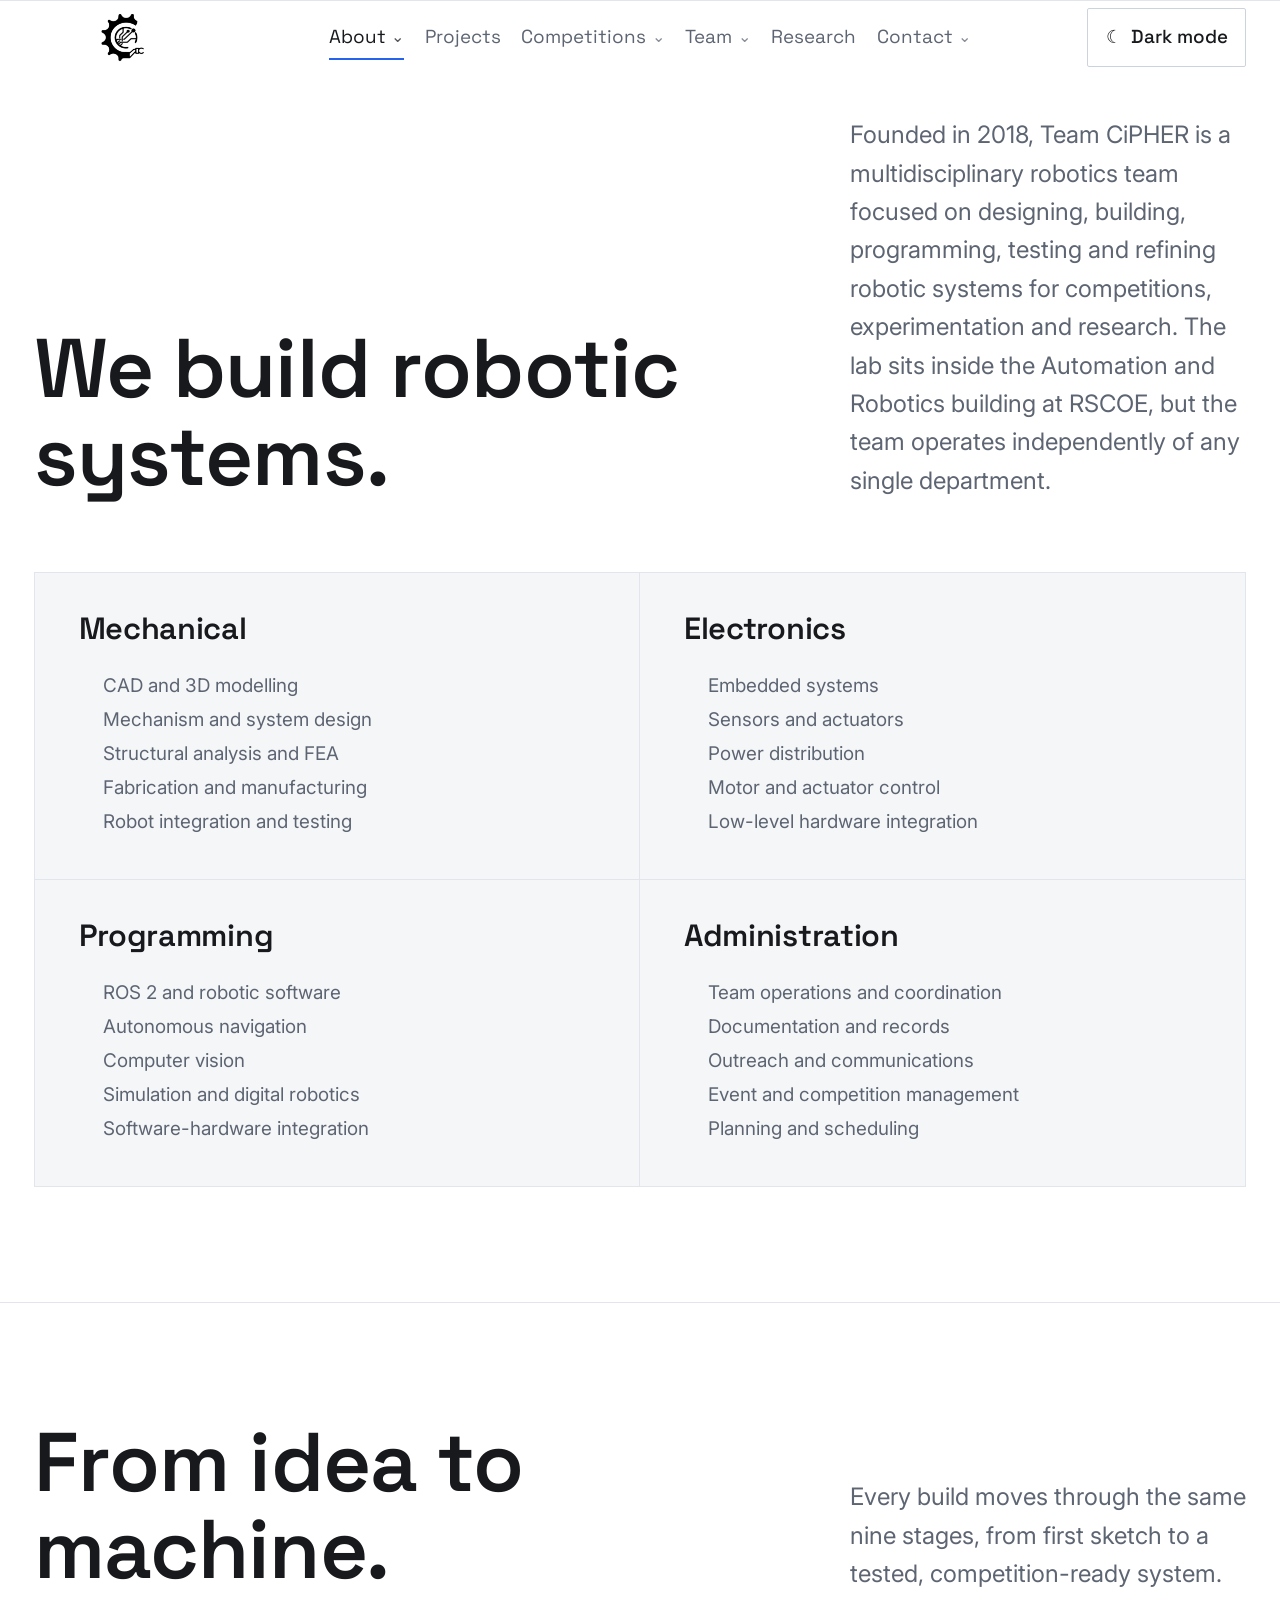
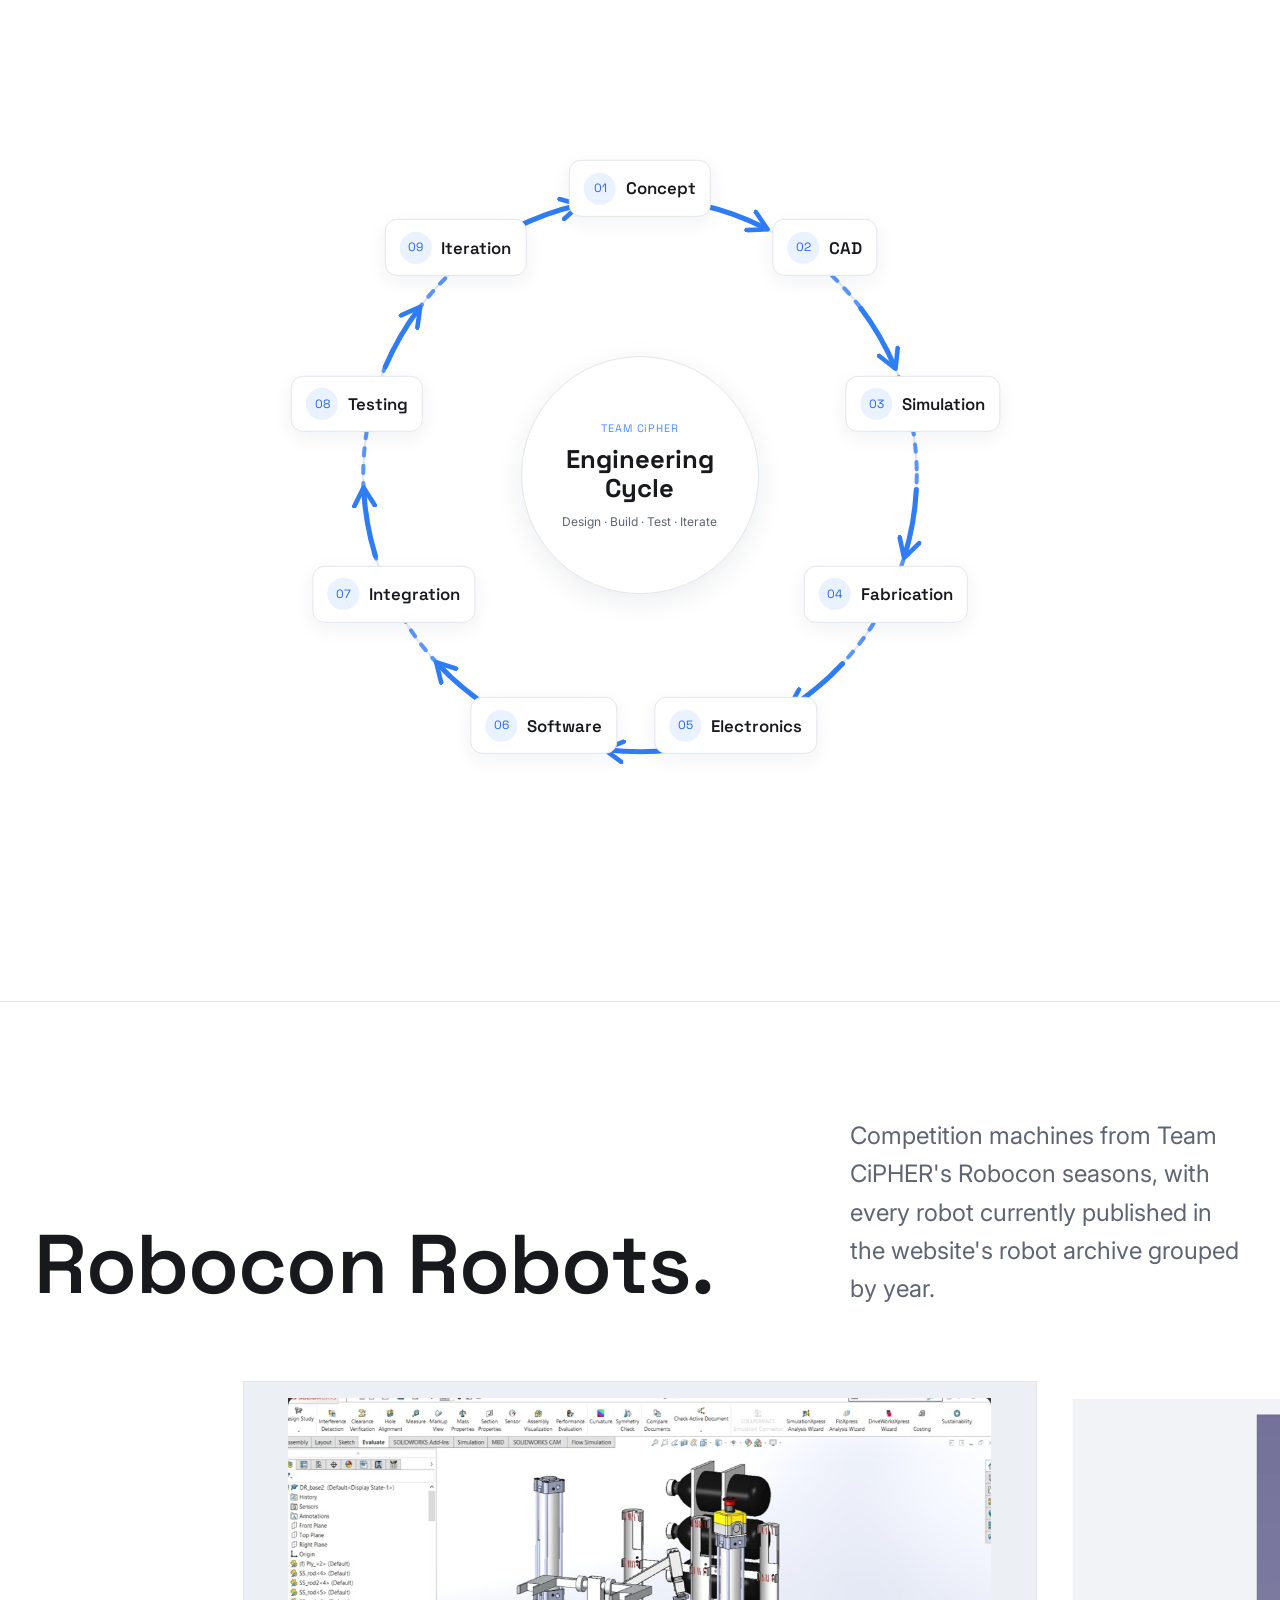
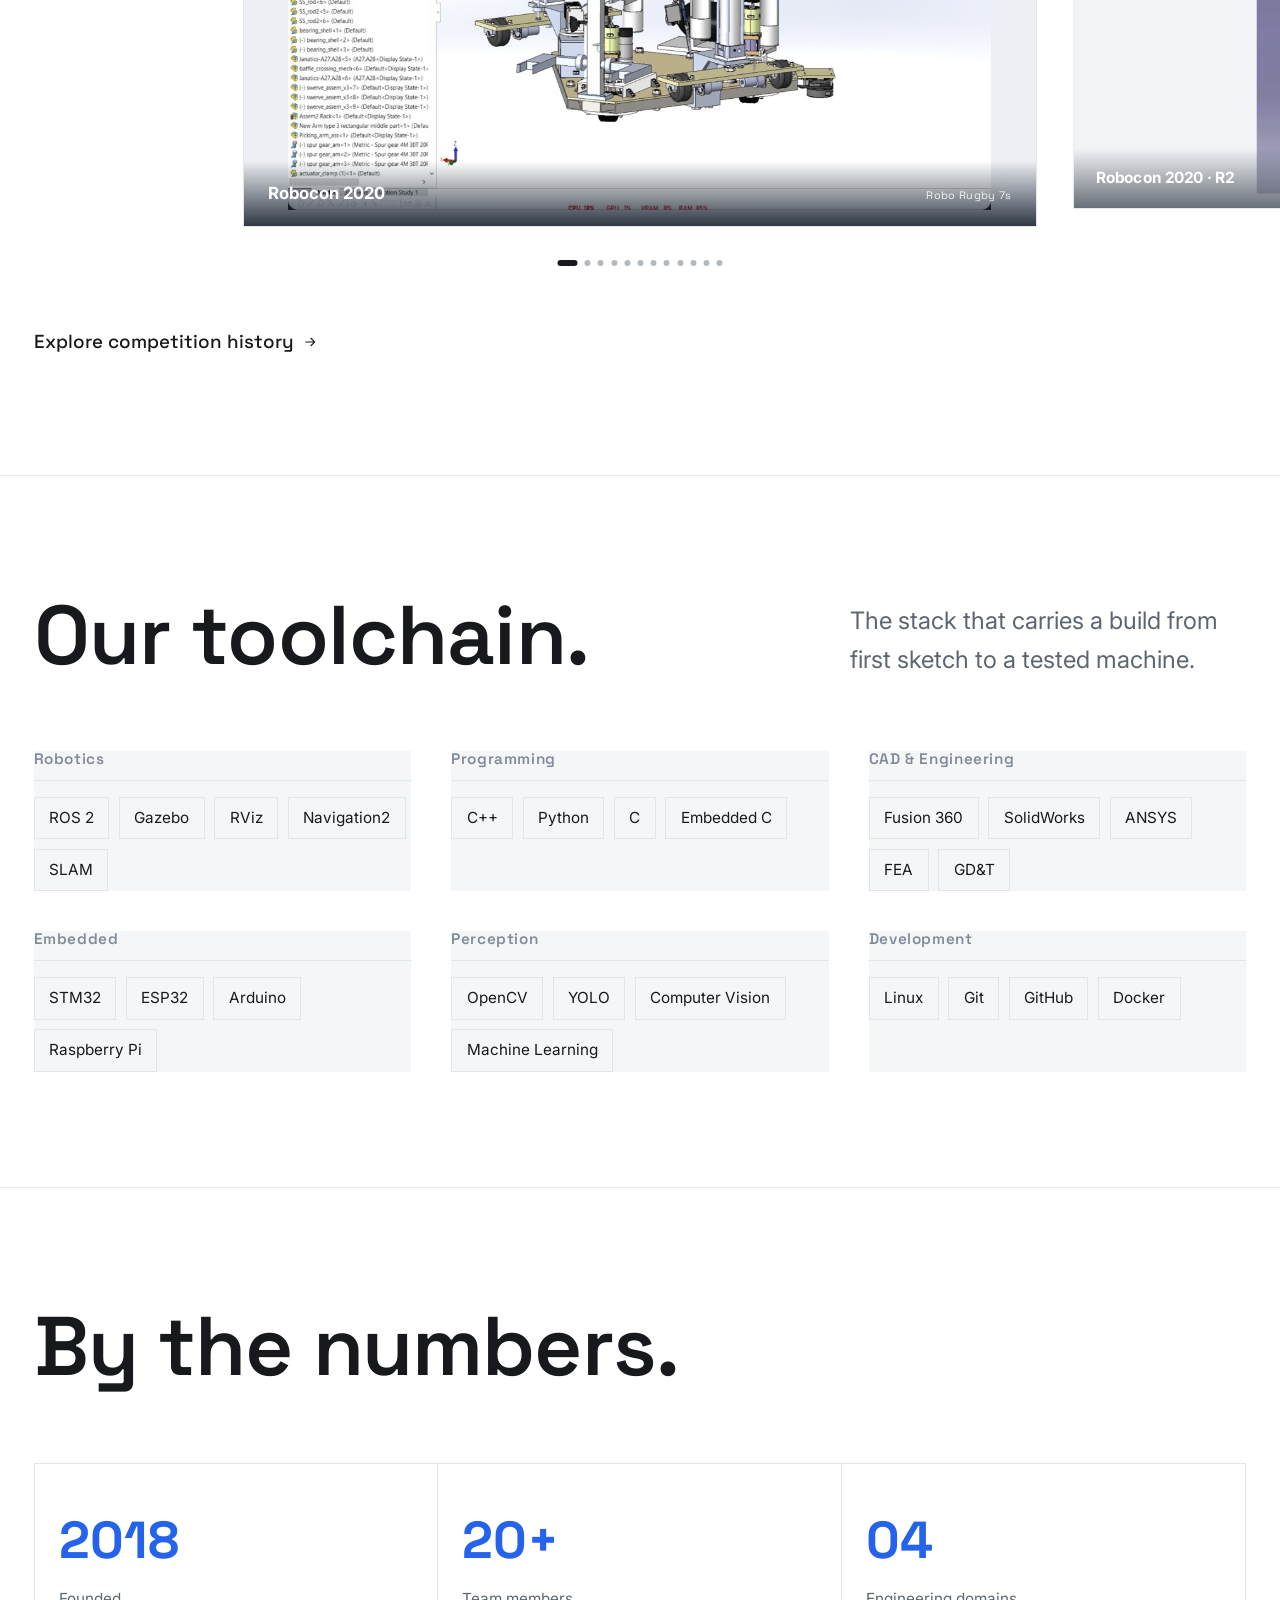
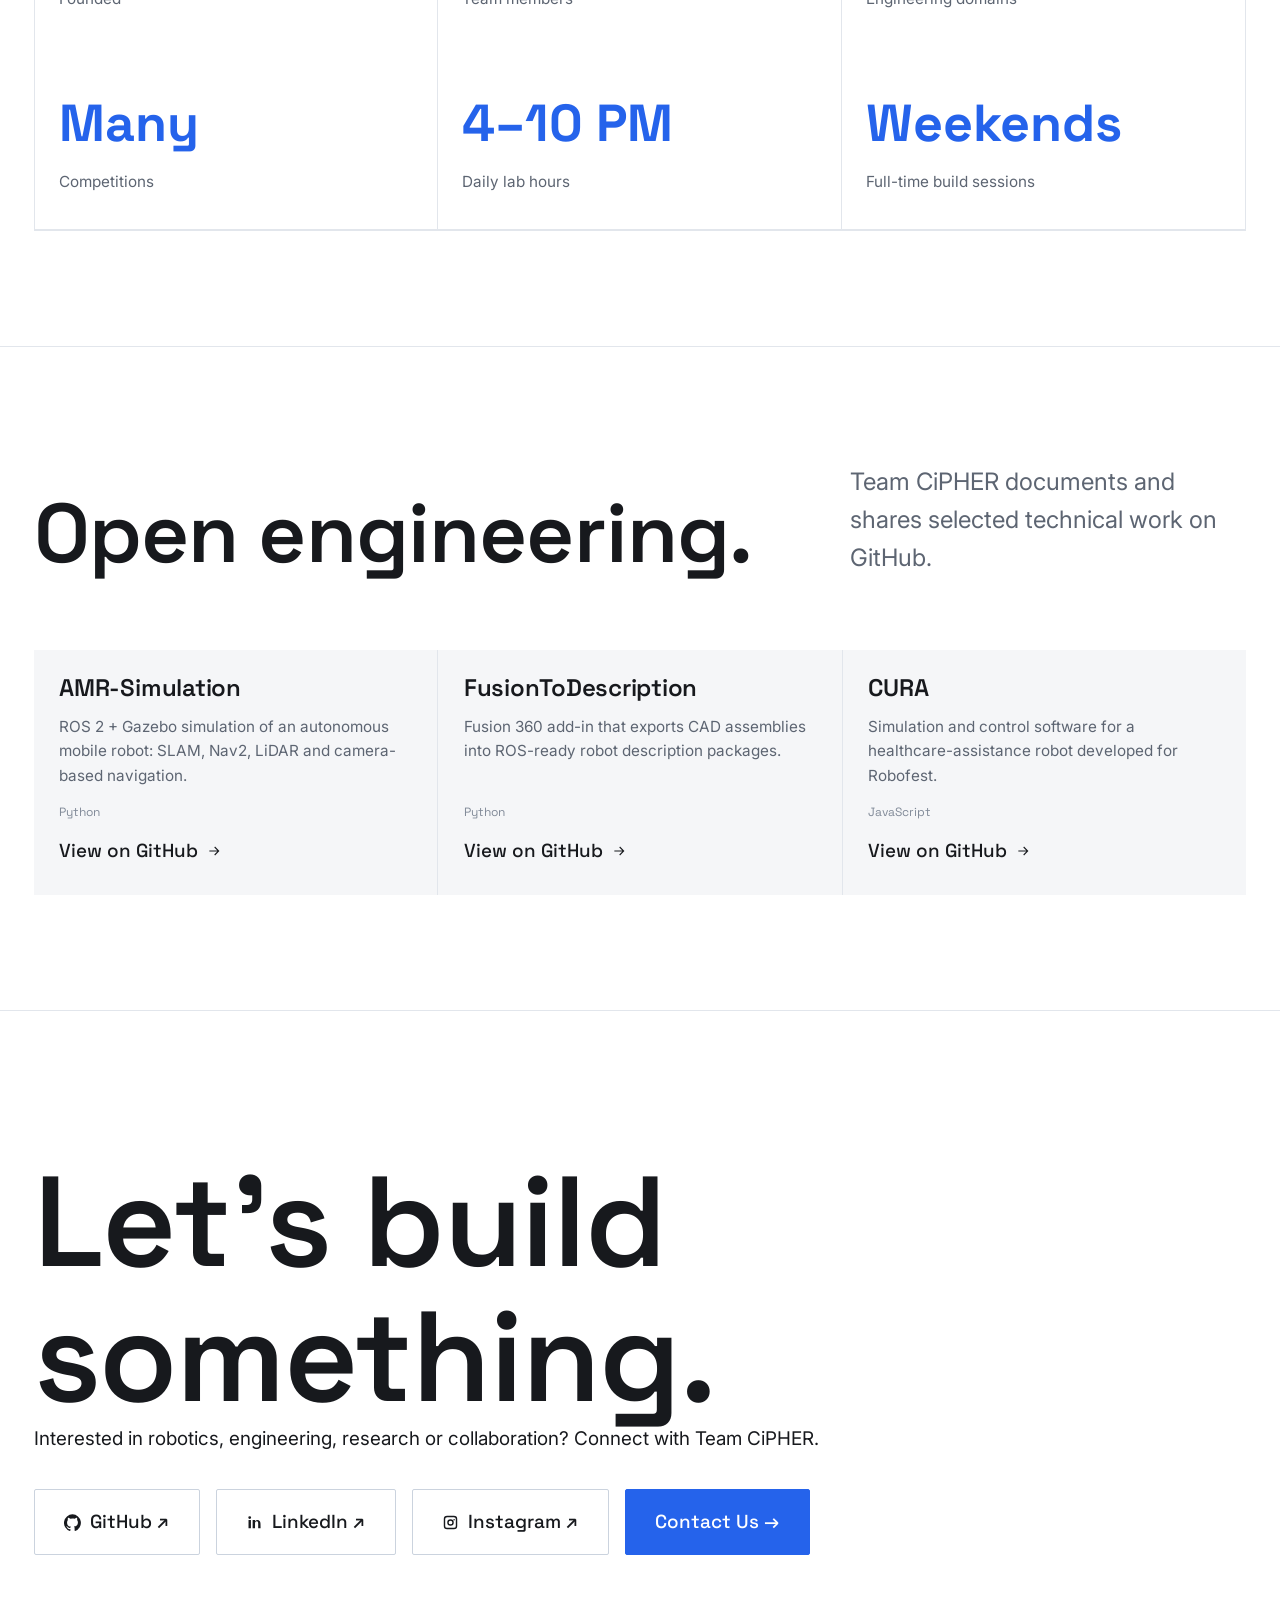
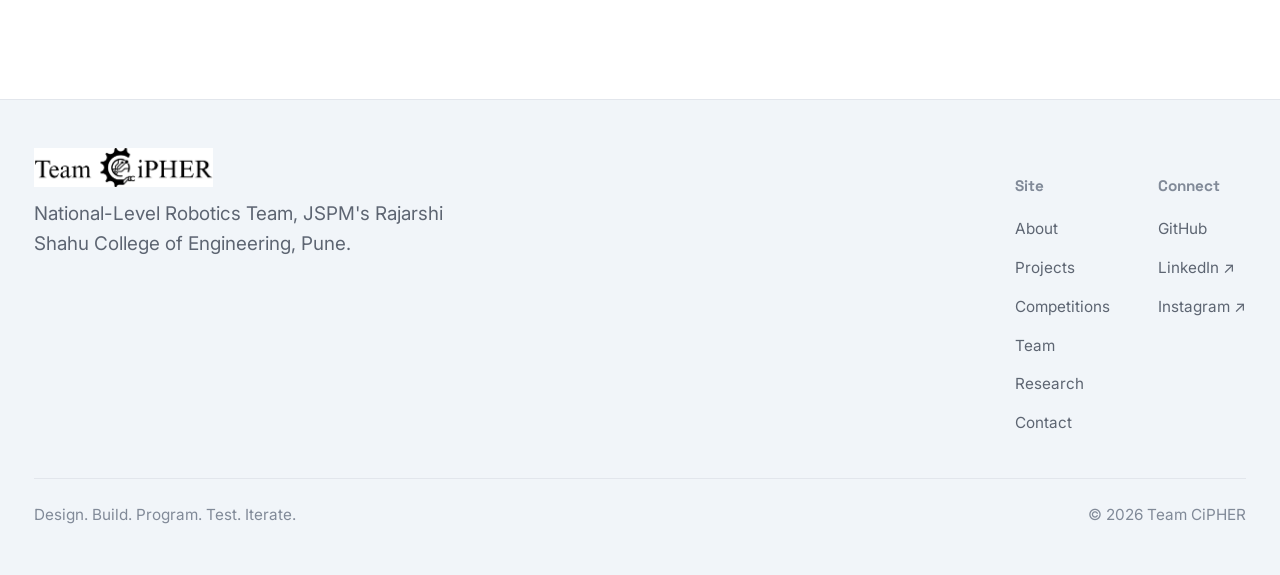
==== about.html @ 73e4c15d "Keep GitHub link alongside mobile theme toggle" ====
<!DOCTYPE html>
<html lang="en">
<head>
<meta charset="UTF-8">
<meta name="viewport" content="width=device-width, initial-scale=1.0">
<title>About | Team CiPHER</title>
<meta name="description" content="Team CiPHER is a national-level robotics team from JSPM's Rajarshi Shahu College of Engineering, Pune, working across mechanical engineering, electronics, programming, autonomous robotics, simulation and competitive robotics.">
<meta name="theme-color" content="#080808">
<link rel="canonical" href="https://roboconteamcipher.github.io/Team-CiPHER/about.html">
<meta property="og:type" content="website">
<meta property="og:title" content="Team CiPHER | Robotics Team | JSPM RSCOE Pune">
<meta property="og:description" content="Founded in 2018, Team CiPHER is a student robotics team engineering autonomous systems across mechanical, electronics, programming and research.">
<meta property="og:image" content="assets/images/robots/robocon2025.jpeg">
<meta name="twitter:card" content="summary_large_image">
<meta name="twitter:title" content="Team CiPHER | Robotics Team | JSPM RSCOE Pune">
<meta name="twitter:description" content="A national-level student robotics team engineering autonomous systems across mechanical, electronics, programming and research.">
<link rel="icon" type="image/png" sizes="32x32" href="assets/images/logos/CiPHER%20Logo%20Tab.png?v=3">
<link rel="shortcut icon" type="image/png" href="assets/images/logos/CiPHER%20Logo%20Tab.png?v=2">
<link rel="stylesheet" href="css/style.css?v=nav-fix-2">
<link rel="stylesheet" href="css/animations.css?v=nav-fix-2">
<link rel="stylesheet" href="css/responsive.css?v=nav-fix-2">
</head>
<body>

<div class="loader" aria-hidden="true">
  <div class="loader-line">INITIALIZING SYSTEM...</div>
  <div class="loader-line">LOADING ROBOTICS DATA...</div>
  <div class="loader-line">SYSTEM READY.</div>
</div>

<a class="skip-link" href="#main">Skip to content</a>

<header class="nav">
  <div class="wrap">
    <a href="index.html" class="nav-logo"><img src="assets/logos/CiPHER%20Logo%20Black.png" alt="CiPHER" class="nav-logo-image"></a>
    <nav class="nav-links" aria-label="Primary">
      <div class="nav-item nav-item-about"><a href="about.html" data-nav="about">About <span class="nav-chevron">⌄</span></a><div class="nav-popover about-popover"><strong>Explore Team CiPHER</strong><a href="about.html#about">Who We Are</a><a href="about.html#pipeline">Our Workflow</a><a href="about.html#competition-robots">Robots & Builds</a><a href="about.html#toolchain">Engineering Toolchain</a></div></div>
      <a href="projects.html" data-nav="projects">Projects</a>
      <div class="nav-item nav-item-competitions"><a href="competitions.html" data-nav="competitions">Competitions <span class="nav-chevron">⌄</span></a><div class="nav-popover competitions-popover"><div class="popover-heading"><span>COMPETITIONS</span><a href="competitions.html">All competitions ↗</a></div><div class="competition-popover-grid"><a class="competition-popover-card" href="competitions.html#robocon-2025"><img class="competition-popover-robocon-logo" src="assets/images/competitions/Robocon%202026%20Logo.png" alt="Robocon 2026 competition logo"><span>DD Robocon</span><small>National robotics competition</small></a><a class="competition-popover-card" href="projects.html"><img src="assets/images/competitions/Robofest%20Logo.png" alt="Robofest competition logo"><span>Robofest</span><small>Applied robotics projects</small></a><a class="competition-popover-card" href="competitions.html"><img src="assets/images/competitions/MindSpark%20Logo.png" alt="MindSpark competition logo"><span>MindSpark</span><small>Technical festival</small></a></div></div></div>
      <div class="nav-item nav-item-team"><a href="team.html" data-nav="team">Team <span class="nav-chevron">⌄</span></a><div class="nav-popover team-popover"><strong>Our domains</strong><a href="team.html#mechanical">Mechanical <span>CAD · Design · Analysis</span></a><a href="team.html#electronics">Electronics <span>Embedded · Sensors · Control</span></a><a href="team.html#programming">Programming <span>ROS 2 · Vision · Autonomy</span></a><a href="team.html#administration">Admin <span>Operations · Outreach</span></a></div></div>
      <a href="research.html" data-nav="research">Research</a>
      <div class="nav-item nav-item-contact"><a href="contact.html" data-nav="contact">Contact <span class="nav-chevron">⌄</span></a><div class="nav-popover contact-popover"><strong>Connect with us</strong><a href="https://linkedin.com/company/team-cipher" target="_blank" rel="noopener">LinkedIn ↗</a><a href="https://www.instagram.com/team_cipher_/" target="_blank" rel="noopener">Instagram ↗</a><a href="mailto:roboconteamcipher@gmail.com">Email us ↗</a></div></div>
    </nav>
    <button class="nav-theme-toggle btn" type="button" aria-label="Switch to dark mode" title="Switch to dark mode"><span class="theme-toggle-icon" aria-hidden="true">☾</span><span class="theme-toggle-label">Dark mode</span></button>
    <button class="nav-toggle" aria-label="Open menu" aria-expanded="false"><span></span><span></span><span></span></button>
  </div>
</header>

<div class="mobile-menu" aria-hidden="true">
  <button class="mobile-close" aria-label="Close menu">Close ✕</button>
  <ul>
    <li><a href="about.html">About</a></li><li><a href="projects.html">Projects</a></li><li><a href="competitions.html">Competitions</a></li><li><a href="team.html">Team</a></li><li><a href="research.html">Research</a></li><li><a href="contact.html">Contact</a></li><li class="mobile-theme-item"><button class="mobile-theme-toggle" type="button" aria-label="Switch to dark mode"><span class="theme-toggle-icon" aria-hidden="true">☾</span><span class="theme-toggle-label">Dark mode</span></button></li><li><a href="https://github.com/RoboconTeamCiPHER" target="_blank" rel="noopener">GitHub ↗</a></li>
  </ul>
</div>

<main id="main">

  <!-- HERO: TEAM + ROBOTICS TOOL ECOSYSTEM -->
  

  <!-- INTRO / DOMAINS -->
  <section class="section" id="about">
    <div class="wrap">
      <div class="section-head">
        <h2 data-reveal>We build robotic systems.</h2>
        <p class="lede" data-reveal>Founded in 2018, Team CiPHER is a multidisciplinary robotics team focused on designing, building, programming, testing and refining robotic systems for competitions, experimentation and research. The lab sits inside the Automation and Robotics building at RSCOE, but the team operates independently of any single department.</p>
      </div>
      <div class="domains domain-grid" data-reveal-group>
        <article class="domain-card" data-reveal>
          <div class="domain-card-head"><h3>Mechanical</h3></div>
          <ul>
            <li>CAD and 3D modelling</li>
            <li>Mechanism and system design</li>
            <li>Structural analysis and FEA</li>
            <li>Fabrication and manufacturing</li>
            <li>Robot integration and testing</li>
          </ul>
        </article>
        <article class="domain-card" data-reveal>
          <div class="domain-card-head"><h3>Electronics</h3></div>
          <ul>
            <li>Embedded systems</li>
            <li>Sensors and actuators</li>
            <li>Power distribution</li>
            <li>Motor and actuator control</li>
            <li>Low-level hardware integration</li>
          </ul>
        </article>
        <article class="domain-card" data-reveal>
          <div class="domain-card-head"><h3>Programming</h3></div>
          <ul>
            <li>ROS 2 and robotic software</li>
            <li>Autonomous navigation</li>
            <li>Computer vision</li>
            <li>Simulation and digital robotics</li>
            <li>Software-hardware integration</li>
          </ul>
        </article>
        <article class="domain-card" data-reveal>
          <div class="domain-card-head"><h3>Administration</h3></div>
          <ul>
            <li>Team operations and coordination</li>
            <li>Documentation and records</li>
            <li>Outreach and communications</li>
            <li>Event and competition management</li>
            <li>Planning and scheduling</li>
          </ul>
        </article>
      </div>
    </div>
  </section>

  <!-- PIPELINE -->
  <section class="section" id="pipeline">
    <div class="wrap">
      <div class="section-head">
        <h2 data-reveal>From idea to machine.</h2>
        <p class="lede" data-reveal>Every build moves through the same nine stages, from first sketch to a tested, competition-ready system.</p>
      </div>
      <div class="pipeline-cycle" aria-label="Nine-stage engineering cycle">
        <svg class="pipeline-cycle-ring" viewBox="0 0 800 800" aria-hidden="true">
          <defs>
            <marker id="pipeline-arrow" markerWidth="24" markerHeight="24" refX="18" refY="12" orient="auto" markerUnits="userSpaceOnUse">
              <path d="M2,2 L20,12 L2,22" fill="none" stroke="#2f7df6" stroke-width="4.5" stroke-linecap="round" stroke-linejoin="round"></path>
            </marker>
          </defs>
          <circle class="pipeline-ring-base" cx="400" cy="400" r="270"></circle>
          <circle class="pipeline-ring-dots" cx="400" cy="400" r="270"></circle>
          <path class="pipeline-direction-arrow" d="M 460.7 136.9 A 270 270 0 0 1 522.6 159.4" marker-end="url(#pipeline-arrow)"></path>
          <path class="pipeline-direction-arrow" d="M 615.6 237.5 A 270 270 0 0 1 648.5 294.5" marker-end="url(#pipeline-arrow)"></path>
          <path class="pipeline-direction-arrow" d="M 669.6 414.1 A 270 270 0 0 1 658.2 478.9" marker-end="url(#pipeline-arrow)"></path>
          <path class="pipeline-direction-arrow" d="M 597.5 584.1 A 270 270 0 0 1 547.1 626.4" marker-end="url(#pipeline-arrow)"></path>
          <path class="pipeline-direction-arrow" d="M 432.9 668.0 A 270 270 0 0 1 367.1 668.0" marker-end="url(#pipeline-arrow)"></path>
          <path class="pipeline-direction-arrow" d="M 252.9 626.4 A 270 270 0 0 1 202.5 584.1" marker-end="url(#pipeline-arrow)"></path>
          <path class="pipeline-direction-arrow" d="M 141.8 478.9 A 270 270 0 0 1 130.4 414.1" marker-end="url(#pipeline-arrow)"></path>
          <path class="pipeline-direction-arrow" d="M 151.5 294.5 A 270 270 0 0 1 184.4 237.5" marker-end="url(#pipeline-arrow)"></path>
          <path class="pipeline-direction-arrow" d="M 277.4 159.4 A 270 270 0 0 1 339.3 136.9" marker-end="url(#pipeline-arrow)"></path>
        </svg>
        <div class="pipeline-cycle-center"><span>TEAM CiPHER</span><strong>Engineering<br>Cycle</strong><small>Design · Build · Test · Iterate</small></div>
        <div class="pipeline-cycle-stage stage-1" data-reveal><span class="pipeline-num">01</span><strong>Concept</strong></div>
        <div class="pipeline-cycle-stage stage-2" data-reveal><span class="pipeline-num">02</span><strong>CAD</strong></div>
        <div class="pipeline-cycle-stage stage-3" data-reveal><span class="pipeline-num">03</span><strong>Simulation</strong></div>
        <div class="pipeline-cycle-stage stage-4" data-reveal><span class="pipeline-num">04</span><strong>Fabrication</strong></div>
        <div class="pipeline-cycle-stage stage-5" data-reveal><span class="pipeline-num">05</span><strong>Electronics</strong></div>
        <div class="pipeline-cycle-stage stage-6" data-reveal><span class="pipeline-num">06</span><strong>Software</strong></div>
        <div class="pipeline-cycle-stage stage-7" data-reveal><span class="pipeline-num">07</span><strong>Integration</strong></div>
        <div class="pipeline-cycle-stage stage-8" data-reveal><span class="pipeline-num">08</span><strong>Testing</strong></div>
        <div class="pipeline-cycle-stage stage-9" data-reveal><span class="pipeline-num">09</span><strong>Iteration</strong></div>
      </div>
    </div>
  </section>

  <!-- COMPETITION ROBOTS -->
  <section class="section" id="competition-robots">
    <div class="wrap">
      <div class="section-head">
        <h2 data-reveal>Robocon Robots.</h2>
        <p class="lede" data-reveal>Competition machines from Team CiPHER's Robocon seasons, with every robot currently published in the website's robot archive grouped by year.</p>
      </div>

      <div class="robocon-carousel mt-lg" data-robocon-slider aria-label="Robocon robot carousel">
        <div class="robocon-carousel-viewport">
          <div class="robocon-carousel-track">
            <article class="robocon-carousel-slide is-active">
              <a class="robocon-carousel-image-link" href="competitions.html#robocon-2020" aria-label="View Team CiPHER Robocon 2020 robot design in Competitions"><img src="assets/images/robots/Robocon%202020%20Design.jpg" alt="Team CiPHER Robocon 2020 robot design"></a>
              <div class="robocon-carousel-caption"><strong>Robocon 2020</strong><span>Robo Rugby 7s</span></div>
            </article>
            <article class="robocon-carousel-slide">
              <a class="robocon-carousel-image-link" href="competitions.html#robocon-2020" aria-label="View Team CiPHER Robocon 2020 Robot 2 design in Competitions"><img src="assets/images/robots/Robocon%202020%20Design%20R2.jpg" alt="Team CiPHER Robocon 2020 Robot 2 design"></a>
              <div class="robocon-carousel-caption"><strong>Robocon 2020 · R2</strong><span>Robo Rugby 7s</span></div>
            </article>
            <article class="robocon-carousel-slide">
              <a class="robocon-carousel-image-link" href="competitions.html#robocon-2021" aria-label="View Team CiPHER Robocon 2021 Robot 1 in Competitions"><img src="assets/images/robots/Robocon%202021%20Robot%201.jpg" alt="Team CiPHER Robocon 2021 Robot 1"></a>
              <div class="robocon-carousel-caption"><strong>Robocon 2021 · R1</strong><span>Throwing Arrows into Pots</span></div>
            </article>
            <article class="robocon-carousel-slide">
              <a class="robocon-carousel-image-link" href="competitions.html#robocon-2021" aria-label="View Team CiPHER Robocon 2021 Robot 2 in Competitions"><img src="assets/images/robots/Robocon%202021%20Robot%202.jpg" alt="Team CiPHER Robocon 2021 Robot 2"></a>
              <div class="robocon-carousel-caption"><strong>Robocon 2021 · R2</strong><span>Throwing Arrows into Pots</span></div>
            </article>
            <article class="robocon-carousel-slide">
              <a class="robocon-carousel-image-link" href="competitions.html#robocon-2022" aria-label="View Team CiPHER Robocon 2022 main robot in Competitions"><img src="assets/images/robots/Robocon%202022%20Robot.jpg" alt="Team CiPHER Robocon 2022 main robot"></a>
              <div class="robocon-carousel-caption"><strong>Robocon 2022</strong><span>Lagori</span></div>
            </article>
            <article class="robocon-carousel-slide">
              <a class="robocon-carousel-image-link" href="competitions.html#robocon-2022" aria-label="View Team CiPHER Robocon 2022 throwing robot in Competitions"><img src="assets/images/robots/Robocon%202022%20Throwing%20Robot.jpg" alt="Team CiPHER Robocon 2022 throwing robot"></a>
              <div class="robocon-carousel-caption"><strong>Robocon 2022 · Throwing Robot</strong><span>Lagori</span></div>
            </article>
            <article class="robocon-carousel-slide">
              <a class="robocon-carousel-image-link" href="competitions.html#robocon-2023" aria-label="View Team CiPHER Robocon 2023 Elephant Robot in Competitions"><img src="assets/images/robots/Robocon%202023%20Elephant%20Robot.png" alt="Team CiPHER Robocon 2023 Elephant Robot"></a>
              <div class="robocon-carousel-caption"><strong>Robocon 2023</strong><span>Casting Flowers over Angkor Wat</span></div>
            </article>
            <article class="robocon-carousel-slide">
              <a class="robocon-carousel-image-link" href="competitions.html#robocon-2024" aria-label="View Team CiPHER Robocon 2024 Robot 1 in Competitions"><img src="assets/images/robots/Robocon%202024%20R1.png" alt="Team CiPHER Robocon 2024 Robot 1"></a>
              <div class="robocon-carousel-caption"><strong>Robocon 2024 · R1</strong><span>Harvest Day</span></div>
            </article>
            <article class="robocon-carousel-slide">
              <a class="robocon-carousel-image-link" href="competitions.html#robocon-2024" aria-label="View Team CiPHER Robocon 2024 Robot 2 in Competitions"><img src="assets/images/robots/Robocon%202024%20R2.png" alt="Team CiPHER Robocon 2024 Robot 2"></a>
              <div class="robocon-carousel-caption"><strong>Robocon 2024 · R2</strong><span>Harvest Day</span></div>
            </article>
            <article class="robocon-carousel-slide">
              <a class="robocon-carousel-image-link" href="competitions.html#robocon-2025" aria-label="View Team CiPHER Robocon 2025 Robot 1 in Competitions"><img src="assets/images/robots/Robocon%202025%20R1.png" alt="Team CiPHER Robocon 2025 Robot 1"></a>
              <div class="robocon-carousel-caption"><strong>Robocon 2025 · R1</strong><span>Robot Basketball</span></div>
            </article>
            <article class="robocon-carousel-slide">
              <a class="robocon-carousel-image-link" href="competitions.html#robocon-2025" aria-label="View Team CiPHER Robocon 2025 Robot 2 in Competitions"><img src="assets/images/robots/Robocon%202025%20R2.png" alt="Team CiPHER Robocon 2025 Robot 2"></a>
              <div class="robocon-carousel-caption"><strong>Robocon 2025 · R2</strong><span>Robot Basketball</span></div>
            </article>
            <article class="robocon-carousel-slide">
              <a class="robocon-carousel-image-link" href="competitions.html#robocon-2026" aria-label="View Team CiPHER Robocon 2026 Robot 2 in Competitions"><img src="assets/images/robots/Robocon%202026%20R2.png" alt="Team CiPHER Robocon 2026 Robot 2"></a>
              <div class="robocon-carousel-caption"><strong>Robocon 2026 · R2</strong><span>Kung Fu Quest</span></div>
            </article>
          </div>
        </div>
        <div class="robocon-carousel-dots" role="tablist" aria-label="Robocon robot slides"></div>
      </div>

      <p class="mt-lg"><a class="link-arrow" href="competitions.html">Explore competition history <svg viewBox="0 0 24 24" fill="none" stroke="currentColor" stroke-width="1.6"><path d="M5 12h14M13 6l6 6-6 6"/></svg></a></p>
    </div>
  </section>

  <!-- TOOLCHAIN -->
  <section class="section" id="toolchain">
    <div class="wrap">
      <div class="section-head">
        <h2 data-reveal>Our toolchain.</h2>
        <p class="lede" data-reveal>The stack that carries a build from first sketch to a tested machine.</p>
      </div>
      <div class="stack-grid">
        <div class="stack-group" data-reveal>
          <h4>Robotics</h4>
          <ul><li>ROS 2</li><li>Gazebo</li><li>RViz</li><li>Navigation2</li><li>SLAM</li></ul>
        </div>
        <div class="stack-group" data-reveal>
          <h4>Programming</h4>
          <ul><li>C++</li><li>Python</li><li>C</li><li>Embedded C</li></ul>
        </div>
        <div class="stack-group" data-reveal>
          <h4>CAD &amp; Engineering</h4>
          <ul><li>Fusion 360</li><li>SolidWorks</li><li>ANSYS</li><li>FEA</li><li>GD&amp;T</li></ul>
        </div>
        <div class="stack-group" data-reveal>
          <h4>Embedded</h4>
          <ul><li>STM32</li><li>ESP32</li><li>Arduino</li><li>Raspberry Pi</li></ul>
        </div>
        <div class="stack-group" data-reveal>
          <h4>Perception</h4>
          <ul><li>OpenCV</li><li>YOLO</li><li>Computer Vision</li><li>Machine Learning</li></ul>
        </div>
        <div class="stack-group" data-reveal>
          <h4>Development</h4>
          <ul><li>Linux</li><li>Git</li><li>GitHub</li><li>Docker</li></ul>
        </div>
      </div>
    </div>
  </section>

  <!-- ACHIEVEMENTS -->
  <section class="section" id="stats">
    <div class="wrap">
      <div class="section-head">
        <h2 data-reveal>By the numbers.</h2>
      </div>
      <div class="stats-grid">
        <div class="stat" data-reveal><div class="num">2018</div><div class="label">Founded</div></div>
        <div class="stat" data-reveal><div class="num">20+</div><div class="label">Team members</div></div>
        <div class="stat" data-reveal><div class="num">04</div><div class="label">Engineering domains</div></div>
        <div class="stat" data-reveal><div class="num">Many</div><div class="label">Competitions</div></div>
        <div class="stat" data-reveal><div class="num">4–10 PM</div><div class="label">Daily lab hours</div></div>
        <div class="stat" data-reveal><div class="num">Weekends</div><div class="label">Full-time build sessions</div></div>
      </div>
    </div>
  </section>

  <!-- OPEN SOURCE -->
  <section class="section" id="open-source">
    <div class="wrap">
      <div class="section-head">
        <h2 data-reveal>Open engineering.</h2>
        <p class="lede" data-reveal>Team CiPHER documents and shares selected technical work on GitHub.</p>
      </div>
      <div class="repo-grid" data-repo-grid></div>
    </div>
  </section>

  <!-- CTA -->
  <section class="section cta">
    <div class="wrap">
      <h2 data-reveal>Let's build something.</h2>
      <p class="lede" data-reveal>Interested in robotics, engineering, research or collaboration? Connect with Team CiPHER.</p>
      <div class="cta-buttons" data-reveal>
        <a class="btn social-btn" href="https://github.com/RoboconTeamCiPHER" target="_blank" rel="noopener" aria-label="Team CiPHER on GitHub">
          <svg class="social-icon" viewBox="0 0 24 24" aria-hidden="true"><path fill="currentColor" d="M12 .5a12 12 0 0 0-3.79 23.39c.6.11.82-.26.82-.58v-2.04c-3.34.73-4.04-1.61-4.04-1.61-.55-1.4-1.34-1.77-1.34-1.77-1.09-.75.08-.74.08-.74 1.2.09 1.83 1.23 1.83 1.23 1.07 1.83 2.8 1.3 3.48 1 .11-.78.42-1.3.76-1.6-2.67-.3-5.47-1.34-5.47-5.95 0-1.31.47-2.38 1.23-3.22-.12-.3-.53-1.52.12-3.18 0 0 1-.32 3.3 1.23A11.4 11.4 0 0 1 12 6.22c1.02 0 2.05.14 3.01.42 2.29-1.55 3.29-1.23 3.29-1.23.65 1.66.24 2.88.12 3.18.77.84 1.23 1.91 1.23 3.22 0 4.62-2.81 5.64-5.49 5.94.43.37.81 1.1.81 2.22v3.29c0 .32.22.69.83.57A12 12 0 0 0 12 .5Z"/></svg><span>GitHub ↗</span>
        </a>
        <a class="btn social-btn" href="https://linkedin.com/company/team-cipher" target="_blank" rel="noopener" aria-label="Team CiPHER on LinkedIn">
          <svg class="social-icon" viewBox="0 0 24 24" aria-hidden="true"><path fill="currentColor" d="M6.94 8.5H3.56V20h3.38V8.5ZM5.25 3A2 2 0 1 0 5.25 7 2 2 0 0 0 5.25 3ZM20.44 13.41c0-3.47-1.85-5.09-4.32-5.09-1.99 0-2.88 1.09-3.38 1.85V8.5H9.36V20h3.38v-6.4c0-1.69.32-3.32 2.4-3.32 2.04 0 2.07 1.93 2.07 3.43V20h3.38l-.15-6.59Z"/></svg><span>LinkedIn ↗</span>
        </a>
        <a class="btn social-btn" href="https://www.instagram.com/team_cipher_/" target="_blank" rel="noopener" aria-label="Team CiPHER on Instagram">
          <svg class="social-icon" viewBox="0 0 24 24" aria-hidden="true"><path fill="currentColor" d="M7.2 2.5h9.6A4.7 4.7 0 0 1 21.5 7.2v9.6a4.7 4.7 0 0 1-4.7 4.7H7.2a4.7 4.7 0 0 1-4.7-4.7V7.2a4.7 4.7 0 0 1 4.7-4.7Zm0 2A2.7 2.7 0 0 0 4.5 7.2v9.6a2.7 2.7 0 0 0 2.7 2.7h9.6a2.7 2.7 0 0 0 2.7-2.7V7.2a2.7 2.7 0 0 0-2.7-2.7H7.2Zm4.8 2.9A4.6 4.6 0 1 1 7.4 12a4.6 4.6 0 0 1 4.6-4.6Zm0 2A2.6 2.6 0 1 0 14.6 12a2.6 2.6 0 0 0-2.6-2.6Zm5.1-2.45a1.08 1.08 0 1 1 0 2.16 1.08 1.08 0 0 1 0-2.16Z"/></svg><span>Instagram ↗</span>
        </a>
        <a class="btn btn-solid" href="contact.html">Contact Us →</a>
      </div>
    </div>
  </section>

</main>

<footer class="site-footer">
  <div class="wrap">
    <div class="footer-top">
      <div>
        <div class="nav-logo"><img src="assets/logos/Team%20CiPHER%20Logo.png" alt="Team CiPHER" class="nav-logo-image"></div>
        <p class="footer-description">National-Level Robotics Team, JSPM's Rajarshi Shahu College of Engineering, Pune.</p>
      </div>
      <div class="footer-cols">
        <div>
          <h5>Site</h5>
          <ul>
            <li><a href="about.html">About</a></li>
            <li><a href="projects.html">Projects</a></li>
            <li><a href="competitions.html">Competitions</a></li>
            <li><a href="team.html">Team</a></li>
            <li><a href="research.html">Research</a></li>
            <li><a href="contact.html">Contact</a></li>
          </ul>
        </div>
        <div>
          <h5>Connect</h5>
          <ul>
            <li><a href="https://github.com/RoboconTeamCiPHER" target="_blank" rel="noopener">GitHub</a></li>
            <li><a href="https://linkedin.com/company/team-cipher" target="_blank" rel="noopener">LinkedIn ↗</a></li>
            <li><a href="https://www.instagram.com/team_cipher_/" target="_blank" rel="noopener">Instagram ↗</a></li>
          </ul>
        </div>
      </div>
    </div>
    <div class="footer-bottom">
      <span>Design. Build. Program. Test. Iterate.</span>
      <span>© <span data-year>2026</span> Team CiPHER</span>
    </div>
  </div>
</footer>

<div class="lightbox" role="dialog" aria-modal="true" aria-label="Image preview">
  <button class="lightbox-close" aria-label="Close preview">Close ✕</button>
  <img src="" alt="">
</div>

<script src="js/main.js"></script>
<script src="js/navigation.js"></script>
<script src="js/animations.js?v=orbit-logo-only-5"></script>
</body>
</html>
---- css/style.css ----
/* ==========================================================================
   TEAM CiPHER — Core Stylesheet
   Design tokens, reset, typography, layout primitives, shared components.
   ========================================================================== */

@import url('https://fonts.googleapis.com/css2?family=Space+Grotesk:wght@400;500;600;700&family=Inter:wght@400;500;600&display=swap');

:root {
  /* ---- Color tokens ---- */
  --bg: #080808;
  --surface: #111111;
  --surface-2: #181818;
  --text: #f5f5f5;
  --text-dim: #9a9a9a;
  --text-faint: #5c5c5c;
  --red: #e31b23;
  --red-dim: #7a0f13;
  --border: #2a2a2a;
  --border-bright: #3d3d3d;

  /* ---- Type ---- */
  --font-display: 'Space Grotesk', 'IBM Plex Sans', sans-serif;
  --font-body: 'Inter', 'IBM Plex Sans', sans-serif;
  --font-mono: 'Space Grotesk', monospace;

  /* ---- Scale (Elements of Typographic Style-ish, ~1.25 ratio) ---- */
  --step--1: clamp(0.9rem, 0.86rem + 0.12vw, 1rem);
  --step-0: clamp(1.1rem, 1.04rem + 0.22vw, 1.18rem);
  --step-1: clamp(1.32rem, 1.2rem + 0.45vw, 1.5rem);
  --step-2: clamp(1.78rem, 1.55rem + 1vw, 2.15rem);
  --step-3: clamp(2.45rem, 2rem + 2vw, 3.25rem);
  --step-4: clamp(3.3rem, 2.45rem + 4vw, 5.2rem);
  --step-5: clamp(4.4rem, 2.9rem + 6.6vw, 8rem);

  /* ---- Layout ---- */
  --gutter: clamp(1.25rem, 2vw + 0.5rem, 3rem);
  --content-max: 1400px;
  --measure: 62ch;
  --nav-h: 76px;

  /* ---- Motion ---- */
  --ease-out: cubic-bezier(0.16, 1, 0.3, 1);
  --dur-fast: 180ms;
  --dur-med: 420ms;
  --dur-slow: 900ms;
}

/* ---- Reset ---- */
*, *::before, *::after { box-sizing: border-box; }
html { scroll-behavior: smooth; }
@media (prefers-reduced-motion: reduce) {
  html { scroll-behavior: auto; }
  *, *::before, *::after {
    animation-duration: 0.01ms !important;
    animation-iteration-count: 1 !important;
    transition-duration: 0.01ms !important;
    scroll-behavior: auto !important;
  }
}

body {
  margin: 0;
  background: var(--bg);
  color: var(--text);
  font-family: var(--font-body);
  font-size: var(--step-0);
  line-height: 1.6;
  -webkit-font-smoothing: antialiased;
}

img { max-width: 100%; display: block; }
a { color: inherit; text-decoration: none; }
ul { margin: 0; padding: 0; list-style: none; }
button { font: inherit; color: inherit; background: none; border: none; cursor: pointer; }
input, textarea { font: inherit; color: inherit; }

h1, h2, h3, h4 {
  font-family: var(--font-display);
  font-weight: 600;
  line-height: 1.05;
  margin: 0;
  letter-spacing: -0.01em;
}

p { margin: 0; }

:focus-visible {
  outline: 2px solid var(--red);
  outline-offset: 3px;
}

/* ---- Layout primitives ---- */
.wrap {
  max-width: var(--content-max);
  margin-inline: auto;
  padding-inline: var(--gutter);
}

.section {
  padding-block: clamp(4rem, 9vw, 8rem);
  border-top: 1px solid var(--border);
}

.section-head {
  display: grid;
  grid-template-columns: 1fr;
  gap: 1.5rem;
  margin-bottom: clamp(2.5rem, 6vw, 4.5rem);
}

@media (min-width: 900px) {
  .section-head {
    grid-template-columns: 2fr 1fr;
    align-items: end;
  }
}

.section-head h2 {
  font-size: var(--step-4);
}

.section-head .lede {
  color: var(--text-dim);
  max-width: 40ch;
  font-size: var(--step-1);
}

.index-mark {
  font-family: var(--font-mono);
  font-size: var(--step--1);
  color: var(--text-faint);
  letter-spacing: 0.06em;
}

/* ---- Buttons / links ---- */
.btn {
  display: inline-flex;
  align-items: center;
  gap: 0.7rem;
  padding: 1.05rem 1.85rem;
  border: 1px solid var(--border-bright);
  border-radius: 2px;
  font-family: var(--font-display);
  font-size: var(--step--1);
  font-weight: 500;
  transition: border-color var(--dur-fast) var(--ease-out), background var(--dur-fast) var(--ease-out);
}
.btn:hover { border-color: var(--red); background: rgba(227,27,35,0.06); }

.btn-solid {
  background: var(--red);
  border-color: var(--red);
  color: #fff;
}
.btn-solid:hover { background: #c81219; border-color: #c81219; }

.link-arrow {
  display: inline-flex;
  align-items: center;
  gap: 0.5rem;
  font-family: var(--font-display);
  font-size: var(--step--1);
  font-weight: 500;
  border-bottom: 1px solid transparent;
  padding-bottom: 2px;
}
.link-arrow svg { transition: transform var(--dur-fast) var(--ease-out); width: 16px; height: 16px; }
.link-arrow:hover svg { transform: translateX(4px); }
.link-arrow:hover { border-color: var(--red); }

/* ---- Nav ---- */
.nav {
  position: fixed;
  inset: 0 0 auto 0;
  height: var(--nav-h);
  z-index: 100;
  display: flex;
  align-items: center;
  border-bottom: 1px solid transparent;
  transition: background var(--dur-med) var(--ease-out), border-color var(--dur-med) var(--ease-out);
}
.nav.is-scrolled {
  background: rgba(8,8,8,0.85);
  backdrop-filter: blur(10px);
  -webkit-backdrop-filter: blur(10px);
  border-bottom-color: var(--border);
}
.nav .wrap {
  width: 100%;
  display: flex;
  align-items: center;
  justify-content: space-between;
}
.nav-logo {
  font-family: var(--font-display);
  font-weight: 700;
  font-size: 1.15rem;
  display: flex;
  align-items: center;
  gap: 0.55rem;
}
.nav-logo .mark {
  width: 10px; height: 10px;
  background: var(--red);
  display: inline-block;
}
.nav-links {
  display: none;
  align-items: center;
  gap: clamp(1.2rem, 2vw, 2.2rem);
  font-size: var(--step--1);
  font-family: var(--font-display);
}
.nav-links a {
  position: relative;
  padding-block: 4px;
  color: var(--text-dim);
  transition: color var(--dur-fast) var(--ease-out);
}
.nav-links a:hover, .nav-links a[aria-current="page"] { color: var(--text); }
.nav-links a[aria-current="page"]::after {
  content: '';
  position: absolute;
  left: 0; right: 0; bottom: -3px;
  height: 2px;
  background: var(--red);
}
.nav-gh {
  display: none;
}
@media (min-width: 880px) {
  .nav-links { display: flex; }
  .nav-gh { display: inline-flex; }
}

.nav-toggle {
  display: flex;
  flex-direction: column;
  gap: 5px;
  padding: 8px;
}
.nav-toggle span {
  width: 22px; height: 1px;
  background: var(--text);
  transition: transform var(--dur-fast) var(--ease-out), opacity var(--dur-fast) var(--ease-out);
}
@media (min-width: 880px) { .nav-toggle { display: none; } }

.mobile-menu {
  position: fixed;
  inset: 0;
  background: var(--bg);
  z-index: 99;
  display: flex;
  flex-direction: column;
  justify-content: center;
  padding: var(--gutter);
  transform: translateY(-100%);
  transition: transform var(--dur-med) var(--ease-out);
}
.mobile-menu.is-open { transform: translateY(0); }
.mobile-menu ul { display: flex; flex-direction: column; gap: 1.4rem; }
.mobile-menu a { font-family: var(--font-display); font-size: var(--step-3); }
.mobile-menu .mobile-close {
  position: absolute; top: 22px; right: var(--gutter);
}

/* ---- Loading screen ---- */
.loader {
  position: fixed; inset: 0; z-index: 999;
  background: var(--bg);
  display: flex; flex-direction: column;
  align-items: flex-start; justify-content: flex-end;
  padding: var(--gutter);
  font-family: var(--font-mono);
  font-size: var(--step--1);
  color: var(--text-dim);
  gap: 0.4rem;
  transition: opacity var(--dur-slow) var(--ease-out), visibility var(--dur-slow);
}
.loader.is-hidden { opacity: 0; visibility: hidden; pointer-events: none; }
.loader-line { opacity: 0; transform: translateY(6px); transition: opacity var(--dur-med) var(--ease-out), transform var(--dur-med) var(--ease-out); }
.loader-line.is-visible { opacity: 1; transform: translateY(0); }

/* ---- Hero ---- */
.hero {
  position: relative;
  min-height: 100svh;
  display: flex;
  flex-direction: column;
  justify-content: flex-end;
  overflow: hidden;
  border-bottom: 1px solid var(--border);
}
.hero-bg {
  position: absolute; inset: 0;
  background: radial-gradient(circle at 50% 30%, #161616 0%, #080808 70%);
  z-index: -2;
}
.hero-bg::before {
  content: '';
  position: absolute; inset: 0;
  background-image:
    linear-gradient(var(--border) 1px, transparent 1px),
    linear-gradient(90deg, var(--border) 1px, transparent 1px);
  background-size: 64px 64px;
  opacity: 0.35;
  mask-image: radial-gradient(circle at 50% 40%, black, transparent 75%);
}
.hero-content {
  padding: calc(var(--nav-h) + 3rem) var(--gutter) 3.5rem;
  max-width: var(--content-max);
  margin-inline: auto;
  width: 100%;
}
.hero-eyebrow {
  font-family: var(--font-mono);
  font-size: var(--step--1);
  color: var(--text-dim);
  letter-spacing: 0.04em;
  margin-bottom: 1.2rem;
}
.hero-title {
  font-size: var(--step-5);
  font-weight: 700;
  letter-spacing: -0.02em;
}
.hero-title span { display: block; }
.hero-title .accent { color: var(--red); }
.hero-sub {
  margin-top: 1.6rem;
  max-width: 42ch;
  color: var(--text-dim);
  font-size: var(--step-1);
}
.hero-meta {
  margin-top: 2.6rem;
  display: flex;
  flex-wrap: wrap;
  gap: 1rem 1.5rem;
  align-items: center;
}
.hero-scroll {
  position: absolute;
  right: var(--gutter);
  bottom: 2rem;
  writing-mode: vertical-rl;
  font-family: var(--font-mono);
  font-size: var(--step--1);
  color: var(--text-faint);
  display: flex;
  align-items: center;
  gap: 0.6rem;
}
.hero-scroll::after {
  content: '';
  width: 1px; height: 40px;
  background: var(--text-faint);
}

/* reveal-on-load elements */
[data-reveal] {
  opacity: 0;
  transform: translateY(18px);
  transition: opacity var(--dur-slow) var(--ease-out), transform var(--dur-slow) var(--ease-out);
}
[data-reveal].is-visible { opacity: 1; transform: translateY(0); }

/* ---- Intro / domains ---- */
.domains {
  display: grid;
  grid-template-columns: 1fr;
  border: 1px solid var(--border);
}
.domain {
  display: grid;
  grid-template-columns: 1fr;
  gap: 0;
  padding: 1.8rem clamp(1rem, 3vw, 2rem);
  border-top: 1px solid var(--border);
  transition: background var(--dur-fast) var(--ease-out);
}
.domain:first-child { border-top: none; }
.domain:hover { background: var(--surface); }
.domain-num {
  font-family: var(--font-mono);
  color: var(--text-faint);
  font-size: var(--step-1);
  transition: color var(--dur-fast) var(--ease-out);
}
.domain-body h3 {
  font-size: var(--step-2);
  margin-bottom: 0.5rem;
}
.domain-body p {
  color: var(--text-dim);
  max-width: 55ch;
}
@media (min-width: 720px) {
}

/* ---- Pipeline ---- */
.pipeline {
  display: flex;
  flex-direction: column;
  border-left: 1px solid var(--border);
  margin-left: 6px;
}
.pipeline-stage {
  position: relative;
  padding: 1.4rem 0 1.4rem 2.2rem;
  display: flex;
  gap: 1.2rem;
  align-items: baseline;
}
.pipeline-stage::before {
  content: '';
  position: absolute; left: -6px; top: 1.6rem;
  width: 11px; height: 11px;
  background: var(--bg);
  border: 1px solid var(--border-bright);
}
.pipeline-stage.is-active::before { background: var(--red); border-color: var(--red); }
.pipeline-num { font-family: var(--font-mono); color: var(--text-faint); font-size: var(--step--1); min-width: 2.4ch; }
.pipeline-name { font-family: var(--font-display); font-size: var(--step-1); font-weight: 500; }

@media (min-width: 900px) {
  .pipeline { flex-direction: row; border-left: none; border-top: 1px solid var(--border); margin: 0; overflow-x: auto; }
  .pipeline-stage { flex-direction: column; align-items: flex-start; padding: 2rem 1.6rem; gap: 0.6rem; flex: 1 0 auto; min-width: 140px; border-right: 1px solid var(--border); }
  .pipeline-stage::before { left: 1.6rem; top: -6px; }
}

/* ---- Project cards ---- */
.projects-grid {
  display: grid;
  grid-template-columns: 1fr;
  gap: 1px;
  background: var(--border);
}
@media (min-width: 760px) { .projects-grid { grid-template-columns: 1fr 1fr; } }

.project-card {
  background: var(--bg);
  transition: background-color var(--dur-med) var(--ease-out), color var(--dur-med) var(--ease-out), transform var(--dur-med) var(--ease-out);
  padding: clamp(1.6rem, 3vw, 2.6rem);
  display: flex;
  flex-direction: column;
  min-height: 340px;
  position: relative;
  overflow: hidden;
}
.project-card .thumb {
  height: 190px;
  background: linear-gradient(135deg, var(--surface) 0%, var(--surface-2) 100%);
  border: 1px dashed var(--border-bright);
  display: flex; align-items: center; justify-content: center;
  color: var(--text-faint);
  font-family: var(--font-mono);
  font-size: var(--step--1);
  margin-bottom: 1.4rem;
  transition: transform var(--dur-med) var(--ease-out);
  overflow: hidden;
}
.project-card:hover .thumb { transform: scale(1.02); }
.project-card .thumb img { width: 100%; height: 100%; object-fit: cover; }
.project-tag {
  font-family: var(--font-mono);
  font-size: var(--step--1);
  color: var(--red);
  margin-bottom: 0.5rem;
}
.project-card h3 { font-size: var(--step-2); margin-bottom: 0.6rem; }
.project-card p { color: var(--text-dim); margin-bottom: 1.4rem; flex-grow: 1; }
.project-tech {
  display: flex; flex-wrap: wrap; gap: 0.5rem;
  margin-bottom: 1.4rem;
}
.project-tech span {
  font-family: var(--font-mono);
  font-size: 0.72rem;
  color: var(--text-dim);
  border: 1px solid var(--border);
  padding: 0.25rem 0.55rem;
}

/* ---- Tech stack ---- */
.stack-grid {
  display: grid;
  grid-template-columns: 1fr;
  gap: 2.5rem;
}
@media (min-width: 700px) { .stack-grid { grid-template-columns: repeat(2, 1fr); } }
@media (min-width: 1100px) { .stack-grid { grid-template-columns: repeat(3, 1fr); } }
.stack-group h4 {
  font-family: var(--font-mono);
  color: var(--text-faint);
  font-size: var(--step--1);
  letter-spacing: 0.04em;
  margin-bottom: 1rem;
  padding-bottom: 0.8rem;
  border-bottom: 1px solid var(--border);
}
.stack-group ul { display: flex; flex-wrap: wrap; gap: 0.6rem; }
.stack-group li {
  font-size: var(--step--1);
  padding: 0.5rem 0.9rem;
  border: 1px solid var(--border);
  transition: border-color var(--dur-fast) var(--ease-out), color var(--dur-fast) var(--ease-out);
}
.stack-group li:hover { border-color: var(--red); color: var(--text); }

/* ---- Research ---- */
.research-list {
  display: grid;
  grid-template-columns: 1fr;
  gap: 0;
  border-top: 1px solid var(--border);
}
@media (min-width: 700px) { .research-list { grid-template-columns: 1fr 1fr; } }
.research-item {
  padding: 1.5rem 0.5rem;
  border-bottom: 1px solid var(--border);
  display: flex; justify-content: space-between; align-items: center; gap: 1rem;
}
.research-item .status {
  font-family: var(--font-mono);
  font-size: var(--step--1);
  color: var(--red);
  white-space: nowrap;
}

/* ---- Gallery ---- */
.gallery {
  display: grid;
  grid-template-columns: repeat(2, 1fr);
  gap: 0.6rem;
}
@media (min-width: 700px) { .gallery { grid-template-columns: repeat(4, 1fr); } }
.gallery .g-item {
  aspect-ratio: 4/5;
  background: var(--surface);
  border: 1px dashed var(--border-bright);
  display: flex; align-items: center; justify-content: center;
  color: var(--text-faint);
  font-family: var(--font-mono);
  font-size: 0.7rem;
  text-align: center;
  padding: 0.5rem;
  overflow: hidden;
  cursor: zoom-in;
}
.gallery .g-item img { width: 100%; height: 100%; object-fit: cover; }
.gallery .g-item:nth-child(3n+1) { grid-row: span 2; }

/* ---- Stats ---- */
.stats-grid {
  display: grid;
  grid-template-columns: repeat(2, 1fr);
  border: 1px solid var(--border);
}
@media (min-width: 700px) { .stats-grid { grid-template-columns: repeat(3, 1fr); } }
.stat {
  padding: 2.2rem 1.5rem;
  border-right: 1px solid var(--border);
  border-bottom: 1px solid var(--border);
}
.stat .num {
  font-family: var(--font-display);
  font-size: var(--step-3);
  font-weight: 700;
  color: var(--red);
}
.stat .label {
  color: var(--text-dim);
  font-size: var(--step--1);
  margin-top: 0.3rem;
}

/* ---- Timeline (competitions) ---- */
.timeline { border-top: 1px solid var(--border); }
.timeline-item {
  display: grid;
  grid-template-columns: 100px 1fr;
  gap: 1.5rem;
  padding: 1.8rem 0;
  border-bottom: 1px solid var(--border);
}
.timeline-item .year { font-family: var(--font-mono); color: var(--text-faint); }
.timeline-item h3 { font-size: var(--step-2); margin-bottom: 0.4rem; }
.timeline-item p { color: var(--text-dim); max-width: 60ch; }

/* ---- Team cards ---- */
.team-grid {
  display: grid;
  grid-template-columns: repeat(2, 1fr);
  gap: 1.4rem;
}
@media (min-width: 700px) { .team-grid { grid-template-columns: repeat(4, 1fr); } }
.member-card { border: 1px solid var(--border); }
.member-photo {
  aspect-ratio: 3/4;
  background: var(--surface);
  border-bottom: 1px solid var(--border);
  display: flex; align-items: center; justify-content: center;
  color: var(--text-faint);
  font-family: var(--font-mono);
  font-size: 0.7rem;
  overflow: hidden;
}
.member-photo img { width: 100%; height: 100%; object-fit: cover; }
.member-info { padding: 0.9rem 1rem 1.1rem; }
.member-info .name { font-family: var(--font-display); font-weight: 500; }
.member-info .role { color: var(--text-dim); font-size: var(--step--1); margin-top: 0.15rem; }
.member-links { display: flex; gap: 0.7rem; margin-top: 0.7rem; }
.member-links a { color: var(--text-faint); transition: color var(--dur-fast) var(--ease-out); }
.member-links a:hover { color: var(--red); }

/* ---- Repo cards ---- */
.repo-grid { display: grid; grid-template-columns: 1fr; gap: 1px; background: var(--border); }
@media (min-width: 760px) { .repo-grid { grid-template-columns: repeat(3, 1fr); } }
.repo-card { background: var(--bg); padding: 1.6rem; display: flex; flex-direction: column; gap: 0.9rem; }
.repo-card h4 { font-size: var(--step-1); }
.repo-card p { color: var(--text-dim); font-size: var(--step--1); flex-grow: 1; }
.repo-meta { display: flex; gap: 1rem; font-family: var(--font-mono); font-size: 0.75rem; color: var(--text-faint); }

/* ---- CTA ---- */
.cta {
  text-align: left;
  padding-block: clamp(5rem, 12vw, 9rem);
}
.cta h2 { font-size: var(--step-5); }
.cta-buttons { display: flex; flex-wrap: wrap; gap: 1rem; margin-top: 2.2rem; }

/* ---- Footer ---- */
.site-footer {
  border-top: 1px solid var(--border);
  padding-block: 3rem;
}
.footer-top {
  display: flex; flex-direction: column; gap: 2.5rem;
  padding-bottom: 2.5rem;
  border-bottom: 1px solid var(--border);
}
@media (min-width: 800px) {
  .footer-top { flex-direction: row; justify-content: space-between; }
}
.footer-cols { display: flex; flex-wrap: wrap; gap: 3rem; }
.footer-cols h5 {
  font-family: var(--font-mono); font-size: var(--step--1); color: var(--text-faint);
  margin-bottom: 0.9rem;
}
.footer-cols ul { display: flex; flex-direction: column; gap: 0.55rem; }
.footer-cols a { color: var(--text-dim); font-size: var(--step--1); transition: color var(--dur-fast) var(--ease-out); }
.footer-cols a:hover { color: var(--text); }
.footer-bottom {
  display: flex; flex-direction: column; gap: 0.7rem;
  padding-top: 1.5rem;
  font-size: var(--step--1); color: var(--text-faint);
}
@media (min-width: 800px) { .footer-bottom { flex-direction: row; justify-content: space-between; } }

/* ---- Utility ---- */
.mt-lg { margin-top: clamp(2rem, 5vw, 3.5rem); }
.mt-xl { margin-top: var(--space-xl); }
.center { text-align: center; }
.placeholder-note {
  font-family: var(--font-mono);
  font-size: 0.72rem;
  color: var(--text-faint);
  border: 1px dashed var(--border-bright);
  padding: 0.6rem 0.9rem;
  display: inline-block;
}

/* ---- Page hero (inner pages) ---- */
.page-hero {
  padding: calc(var(--nav-h) + 3.5rem) var(--gutter) 3rem;
  border-bottom: 1px solid var(--border);
}
.page-hero .kicker {
  font-family: var(--font-mono);
  color: var(--text-faint);
  font-size: var(--step--1);
  margin-bottom: 1rem;
}
.page-hero h1 { font-size: var(--step-4); max-width: 16ch; }
.page-hero .sub { margin-top: 1.2rem; color: var(--text-dim); max-width: 55ch; font-size: var(--step-1); }

/* ---- Contact form ---- */
.contact-grid {
  display: grid;
  grid-template-columns: 1fr;
  gap: 3rem;
  padding: 2.5rem;
  border: 1px solid var(--border);
  background: var(--surface);
  transition: background-color var(--dur-med) var(--ease-out), border-color var(--dur-med) var(--ease-out), transform var(--dur-med) var(--ease-out);
}
.contact-grid:hover {
  background: #dff3ff;
  border-color: #b8dff2;
}
.contact-grid:hover .field label,
.contact-grid:hover .contact-info dt {
  color: #52637a;
}
.contact-grid:hover .contact-info-title,
.contact-grid:hover .contact-info dd,
.contact-grid:hover .contact-info dd a {
  color: #111827;
}
@media (min-width: 900px) { .contact-grid { grid-template-columns: 1fr 1fr; } }
.field { margin-bottom: 1.4rem; }
.field label { display: block; font-family: var(--font-mono); font-size: var(--step--1); color: var(--text-dim); margin-bottom: 0.5rem; }
.field input, .field textarea, .field select {
  width: 100%;
  background: var(--surface);
  border: 1px solid var(--border);
  color: var(--text);
  padding: 0.85rem 1rem;
  transition: border-color var(--dur-fast) var(--ease-out);
}
.field input:focus, .field textarea:focus, .field select:focus { border-color: var(--red); }
.field textarea { min-height: 140px; resize: vertical; }
.contact-info dl { display: grid; grid-template-columns: auto 1fr; gap: 0.8rem 1.5rem; }
.contact-info dt { color: var(--text-faint); font-family: var(--font-mono); font-size: var(--step--1); }
.contact-info dd { margin: 0; }


/* Team CiPHER real media assets */
.nav-logo-image{display:block;width:clamp(150px,14vw,210px);height:auto;max-height:48px;object-fit:contain}
.hero-bg{background-image:linear-gradient(90deg,rgba(8,8,8,.84) 0%,rgba(8,8,8,.58) 45%,rgba(8,8,8,.22) 100%),url("../assets/images/robots/robocon2025.jpeg");background-size:cover;background-position:center}
.project-card .thumb img,.gallery .g-item img{width:100%;height:100%;object-fit:cover;display:block;transition:transform var(--dur-med) var(--ease-out),filter var(--dur-med) var(--ease-out)}
.project-card:hover .thumb img,.gallery .g-item:hover img{transform:scale(1.05);filter:brightness(.92)}
.project-visual{display:flex;align-items:center;justify-content:center;min-height:100%;background:linear-gradient(135deg,rgba(227,27,35,.14),transparent 55%),repeating-linear-gradient(90deg,transparent 0 24px,rgba(255,255,255,.035) 24px 25px);position:relative;overflow:hidden}
.project-visual::after{content:"";position:absolute;inset:12%;border:1px solid rgba(227,27,35,.2);transform:skewX(-12deg)}
.project-visual span{position:relative;z-index:1;font-family:var(--font-mono);font-size:clamp(.8rem,1.3vw,1rem);letter-spacing:.12em;color:var(--text-dim);text-align:center}
.gallery .g-item{position:relative;padding:0;border:1px solid var(--border)}
.gallery .g-item::after{content:"";position:absolute;inset:0;background:linear-gradient(180deg,transparent 60%,rgba(0,0,0,.28));pointer-events:none}

/* ---- Robocon history: photo + information layout ---- */
.robocon-history { display: grid; gap: var(--space-xl); }
.robocon-entry { border-top: 1px solid var(--border); padding-top: var(--space-lg); }
.robocon-year { font-family: var(--font-display); font-size: var(--step-3); font-weight: 700; color: var(--red); letter-spacing: .04em; margin-bottom: 1rem; }
.robocon-layout { display: grid; grid-template-columns: minmax(0, 1fr) minmax(0, 1fr); gap: clamp(1.5rem, 4vw, 4rem); align-items: start; }
.robocon-photo { width: 100%; }
.robocon-photo .g-item { aspect-ratio: 16 / 10; width: 100%; }
.robocon-info h2 { margin-top: .55rem; font-size: var(--step-4); }
.robocon-info > p { color: var(--text-dim); max-width: 65ch; margin-top: 1rem; }
.robocon-info .timeline { margin-top: 1.5rem; }
.robocon-info .timeline-item { padding: 1.1rem 0; }
.robocon-info .timeline-item .year { color: var(--red); }
@media (max-width: 767px) {
  .robocon-layout { grid-template-columns: 1fr; gap: 1.5rem; }
  .robocon-photo .g-item { aspect-ratio: 16 / 10; }
}

/* ---- About page: structured introduction ---- */
.about-intro-head { margin-bottom: clamp(1.5rem, 4vw, 3rem); }
.about-intro-copy { color: var(--text-dim); max-width: 38ch; font-size: var(--step-1); line-height: 1.65; }
.about-intro-copy p + p { margin-top: 1rem; }
.about-story { max-width: 72ch; padding-top: clamp(1.5rem, 4vw, 2.5rem); border-top: 1px solid var(--border); color: var(--text-dim); font-size: var(--step-1); line-height: 1.7; }
.about-story p + p { margin-top: 1rem; }
@media (min-width: 900px) {
  .about-intro-head { grid-template-columns: 1.2fr 1fr; align-items: center; }
  .about-story { margin-left: 33.333%; }
}

/* ---- Team history ---- */
.team-year-nav { display:flex; flex-wrap:wrap; gap:.6rem; margin-bottom:clamp(2rem,5vw,4rem); padding-bottom:1rem; border-bottom:1px solid var(--border); }
.team-year-nav a { border:1px solid var(--border-bright); padding:.65rem .9rem; font-family:var(--font-mono); font-size:.72rem; color:var(--text-dim); }
.team-year-nav a:hover { border-color:var(--red); color:var(--text); }
.team-history-list { display:grid; gap:clamp(2.5rem,6vw,5rem); }
.team-season { border:1px solid var(--border); padding:clamp(1.25rem,3vw,2.5rem); background:var(--surface); scroll-margin-top:6rem; }
.team-season.team-current { border-color:var(--red); }
.team-season-head { display:grid; grid-template-columns:auto 1fr auto; gap:1rem; align-items:center; padding-bottom:1.2rem; margin-bottom:1.5rem; border-bottom:1px solid var(--border); }
.team-season-year { font-family:var(--font-mono); color:var(--red); font-size:.78rem; letter-spacing:.08em; }
.team-season-head h3 { font-size:var(--step-2); }
.current-badge { font-family:var(--font-mono); font-size:.68rem; padding:.35rem .55rem; border:1px solid var(--red); color:var(--red); }
.team-role-block + .team-role-block { margin-top:2rem; padding-top:1.5rem; border-top:1px solid var(--border); }
.team-role-block h4 { font-family:var(--font-mono); font-size:.72rem; letter-spacing:.08em; color:var(--text-faint); margin-bottom:1rem; }
.leadership-grid { display:grid; grid-template-columns:repeat(2,minmax(0,1fr)); gap:1rem; }
.lead-card { border:1px solid var(--border-bright); padding:1.2rem; min-height:130px; }
.lead-card .lead-label { display:block; font-family:var(--font-mono); font-size:.68rem; color:var(--red); letter-spacing:.06em; margin-bottom:.65rem; }
.lead-card h5 { font-size:var(--step-1); margin:0; }
.lead-card p { color:var(--text-dim); font-size:var(--step--1); margin-top:.45rem; }
.lead-card.pending { opacity:.65; }
@media (max-width:700px) {
  .team-season-head { grid-template-columns:1fr; align-items:start; }
  .current-badge { justify-self:start; }
  .leadership-grid { grid-template-columns:1fr; }
}


.team-member-groups { display:grid; gap:1rem; grid-template-columns:repeat(3,minmax(0,1fr)); }
.member-group { border:1px solid var(--border-bright); padding:1.2rem; }
.member-group h5 { display:flex; justify-content:space-between; gap:.75rem; align-items:baseline; font-size:var(--step-0); margin:0 0 1rem; }
.member-group h5 span { flex:0 0 auto; font-family:var(--font-mono); font-size:.65rem; color:var(--text-faint); font-weight:400; }
.member-group ul { list-style:none; display:grid; gap:.5rem; margin:0; padding:0; }
.member-group li { color:var(--text-dim); font-size:var(--step--1); border-top:1px solid var(--border); padding-top:.5rem; display:flex; flex-direction:column; gap:.18rem; }
.member-name { color:var(--text); font-weight:500; }
.member-meta { color:var(--text-faint); font-family:var(--font-mono); font-size:.62rem; line-height:1.45; }
@media (max-width:900px) {
  .team-member-groups { grid-template-columns:1fr 1fr; }
}
@media (max-width:700px) {
  .team-member-groups { grid-template-columns:1fr; }
}


/* ---- Team roster refinement ---- */
@media (min-width:1100px) {
  .team-member-groups { grid-template-columns:repeat(4,minmax(0,1fr)); }
}
.team-season.team-current { box-shadow: inset 3px 0 0 var(--red); }
.team-season.team-current .team-season-head { border-bottom-color: var(--border-bright); }




/* ==========================================================================
   STRUCTURAL REFINEMENTS
   Consistent spacing, section hierarchy, project details and responsive layout.
   ========================================================================== */

:root {
  --space-xs: 0.5rem;
  --space-sm: 0.8rem;
  --space-md: 1.25rem;
  --space-lg: clamp(2rem, 4vw, 3.5rem);
  --space-xl: clamp(3rem, 7vw, 6rem);
  --space-2xl: clamp(4rem, 10vw, 8rem);
}

html { scroll-padding-top: var(--nav-h); }

.page-hero {
  min-height: clamp(340px, 48vh, 560px);
  display: flex;
  flex-direction: column;
  justify-content: flex-end;
  padding-block: calc(var(--nav-h) + 3rem) clamp(3rem, 7vw, 5rem);
}
.page-hero > * {
  width: min(100%, var(--content-max));
  margin-inline: auto;
}
.page-hero h1 { max-width: 16ch; }
.page-hero .sub { max-width: 55ch; }

.section-first { border-top: none; }

.section-subhead {
  display: flex;
  flex-direction: column;
  gap: 0.55rem;
}
.section-subhead h2,
.section-subhead h3 {
  font-size: var(--step-3);
}
.section-subhead .kicker { margin: 0; }

.project-detail-grid {
  display: grid;
  grid-template-columns: repeat(2, minmax(0, 1fr));
  gap: 1px;
  background: var(--border);
}
.project-detail-grid > * { background: var(--bg); }

.project-detail-wide {
  border: 1px solid var(--border);
  padding: clamp(1.25rem, 3vw, 2rem);
  background: var(--surface);
}
.project-detail-wide h4 {
  font-family: var(--font-mono);
  color: var(--red);
  font-size: var(--step--1);
  letter-spacing: 0.06em;
  margin-bottom: 0.75rem;
}
.project-detail-wide p { color: var(--text-dim); max-width: 80ch; }
.project-detail-grid > div { padding: clamp(1.25rem, 3vw, 2rem); }
.project-detail-grid h4 { font-family: var(--font-mono); color: var(--red); font-size: var(--step--1); letter-spacing: .06em; margin-bottom: .75rem; }
.project-detail-grid p { color: var(--text-dim); }

.project-detail-title {
  font-size: var(--step-4);
  margin-top: var(--space-lg);
  max-width: 18ch;
}

.schedule-grid {
  grid-template-columns: repeat(2, minmax(0, 1fr));
  margin-bottom: var(--space-xl);
}

.footer-description {
  color: var(--text-dim);
  margin-top: 0.8rem;
  max-width: 36ch;
}

.timeline-item {
  min-width: 0;
}
.timeline-item > div:last-child { min-width: 0; }

.stats-grid .stat:last-child { border-right: none; }
@media (min-width: 700px) {
  .stats-grid .stat:nth-child(3n) { border-right: none; }
  .stats-grid .stat:nth-child(-n+3) { border-bottom: none; }
}

.contact-info dd { min-width: 0; }
.contact-info .link-arrow { overflow-wrap: anywhere; }

@media (max-width: 899px) {
  .page-hero { min-height: 360px; }
}

@media (max-width: 700px) {
  .project-detail-grid { grid-template-columns: 1fr; }
  .schedule-grid { grid-template-columns: 1fr; }
  .timeline-item { grid-template-columns: 1fr; gap: 0.4rem; }
  .contact-info dl { grid-template-columns: 1fr; gap: 0.3rem; }
  .contact-info dd { margin-bottom: 0.8rem; }
  .section-subhead h2,
  .section-subhead h3 { font-size: var(--step-2); }
}

@media (max-width: 479px) {
  .page-hero { min-height: 330px; }
  .page-hero h1 { max-width: 100%; }
  .hero-content { padding-bottom: 2.5rem; }
  .hero-scroll { display: none; }
}


.skip-link {
  position: absolute;
  left: -9999px;
  top: 0;
  z-index: 1000;
  background: var(--red);
  color: #fff;
  padding: 0.8rem 1.2rem;
}
.skip-link:focus { left: 1rem; top: 1rem; }

.robocon-full-width { grid-column: 1 / -1; }
.competition-constraints-grid { grid-template-columns: repeat(2, minmax(0, 1fr)); }
@media (max-width: 700px) { .competition-constraints-grid { grid-template-columns: 1fr; } }

.form-status {
  margin-top: 1rem;
  color: var(--text-dim);
  font-size: var(--step--1);
  min-height: 1.6em;
}
.contact-info-title {
  font-size: var(--step-2);
  margin-bottom: 1.4rem;
}
.contact-grid {
  align-items: start;
}
.contact-grid > * {
  min-width: 0;
}
@media (min-width: 900px) {
  .contact-grid {
    gap: clamp(3rem, 7vw, 7rem);
  }
}


.error-page {
  min-height: 100svh;
  display: grid;
  place-content: center;
  justify-items: start;
  gap: 1.25rem;
  padding: var(--gutter);
  max-width: 760px;
  margin-inline: auto;
}
.error-code {
  font-family: var(--font-mono);
  color: var(--red);
  font-size: var(--step--1);
  letter-spacing: .12em;
}
.error-page h1 { font-size: var(--step-4); }
.error-page p { color: var(--text-dim); max-width: 50ch; }


/* ==========================================================================
   LIGHT THEME
   Clean, technical visual language inspired by the DD Robocon 2026 reference.
   ========================================================================== */

:root {
  --bg: #f8fafc;
  --surface: #ffffff;
  --surface-2: #f1f5f9;
  --text: #111827;
  --text-dim: #52637a;
  --text-faint: #64748b;
  --red: #2563eb;
  --red-dim: #1d4ed8;
  --border: #dbe3ee;
  --border-bright: #c7d2e0;
}

body {
  background: var(--bg);
  color: var(--text);
}

::selection {
  background: rgba(37, 99, 235, 0.16);
  color: var(--text);
}

.nav.is-scrolled {
  background: rgba(255, 255, 255, 0.9);
  border-bottom-color: var(--border);
  box-shadow: 0 1px 12px rgba(15, 23, 42, 0.04);
}

.nav-links a:hover,
.nav-links a[aria-current="page"] {
  color: var(--text);
}

.nav-logo .mark {
  background: var(--red);
}

.nav-toggle span {
  background: var(--text);
}

.mobile-menu {
  background: rgba(248, 250, 252, 0.98);
}

.hero-bg {
  background-color: var(--bg);
  background-image:
    linear-gradient(rgba(203, 213, 225, 0.42) 1px, transparent 1px),
    linear-gradient(90deg, rgba(203, 213, 225, 0.42) 1px, transparent 1px);
  background-size: 48px 48px;
}

.hero-bg::before {
  background-image: radial-gradient(circle at 50% 40%, rgba(37, 99, 235, 0.08), transparent 62%);
  opacity: 1;
  mask-image: none;
}

.hero-eyebrow,
.page-hero .kicker,
.index-mark {
  color: var(--text-faint);
}

.project-card,
.repo-card,
.project-detail-grid > *,
.team-season {
  background: var(--surface);
}

.project-card:hover {
  background: #dff3ff;
  color: #111827;
}

.project-card:hover p,
.project-card:hover .project-tech span {
  color: #334155;
}

.project-card:hover .project-tech span {
  border-color: #b8dff2;
}

.project-card .thumb {
  background: linear-gradient(135deg, var(--surface-2), #ffffff);
}

.project-visual {
  background:
    linear-gradient(135deg, rgba(37, 99, 235, 0.08), transparent 55%),
    repeating-linear-gradient(90deg, transparent 0 24px, rgba(37, 99, 235, 0.035) 24px 25px);
}

.project-visual::after {
  border-color: rgba(37, 99, 235, 0.16);
}

.gallery .g-item {
  background: var(--surface-2);
}

.gallery .g-item::after {
  background: linear-gradient(180deg, transparent 60%, rgba(15, 23, 42, 0.12));
}

.team-season.team-current {
  background: var(--surface);
}

.field input,
.field textarea,
.field select {
  background: var(--surface);
  color: var(--text);
}

.site-footer {
  background: #f1f5f9;
}

.btn:hover {
  background: rgba(37, 99, 235, 0.06);
}

.btn-solid {
  color: #fff;
}

.btn-solid:hover {
  background: #1d4ed8;
  border-color: #1d4ed8;
}

.placeholder-note {
  background: var(--surface);
}

.skip-link {
  background: var(--red);
}


/* ---- Robocon robot archive ---- */
.robocon-robot-grid { display:grid; grid-template-columns:repeat(2,minmax(0,1fr)); gap:1px; background:var(--border); }
.robocon-robot-card { background:var(--surface); padding:clamp(1.25rem,3vw,2rem); min-width:0; }
.robocon-robot-year { font-family:var(--font-mono); color:var(--red); font-size:.78rem; letter-spacing:.08em; margin-bottom:1rem; }
.robocon-robot-images { display:grid; gap:.6rem; margin-bottom:1.4rem; }
.robocon-robot-images.two { grid-template-columns:1fr 1fr; }
.robocon-robot-images.one { grid-template-columns:1fr; }
.robocon-robot-image { aspect-ratio:4/3; overflow:hidden; border:1px solid var(--border); background:var(--surface-2); }
.robocon-robot-image img { width:100%; height:100%; object-fit:cover; display:block; transition:transform var(--dur-med) var(--ease-out); }
.robocon-robot-image:hover img { transform:scale(1.04); }
.robocon-robot-card h3 { font-size:var(--step-1); margin-bottom:.6rem; }
.robocon-robot-card p { color:var(--text-dim); margin-bottom:1rem; font-size:var(--step--1); }
.robocon-robot-gallery { display:grid; gap:.6rem; }
.robocon-robot-gallery.two { grid-template-columns:1fr 1fr; }
.robocon-robot-gallery.one { grid-template-columns:1fr; }
.robocon-robot-gallery .robocon-robot-image { aspect-ratio:4/3; }
.robocon-theme { margin-top:1.5rem; padding:1rem 0; border-block:1px solid var(--border); display:flex; flex-direction:column; gap:.3rem; }
.robocon-theme span { font-family:var(--font-mono); color:var(--text-faint); font-size:.7rem; letter-spacing:.08em; }
.robocon-theme strong { font-family:var(--font-display); font-size:var(--step-1); }
@media (max-width:760px) {
  .robocon-robot-grid { grid-template-columns:1fr; }
}
@media (max-width:560px) {
  .robocon-robot-images.two, .robocon-robot-gallery.two { grid-template-columns:1fr; }
}

/* ---- Robocon archive refinement ---- */
.robocon-robot-image { background: #ffffff; }
.robocon-robot-image img { object-fit: contain; padding: .4rem; }
.robocon-theme-label { margin: -.15rem 0 .8rem; color: var(--text-dim); font-family: var(--font-mono); font-size: var(--step--1); }
.robocon-theme-label strong { color: var(--text); font-family: var(--font-display); font-weight: 600; }
.robocon-robot-card h3 { margin-bottom: .3rem; }

/* ---- Historical team photos ---- */
.team-photo-archive { display:grid; grid-template-columns:repeat(2,minmax(0,1fr)); gap:1px; background:var(--border); }
.team-photo-card { background:var(--surface); padding:clamp(1.25rem,3vw,2rem); }
.team-photo-frame {
  aspect-ratio:16/10;
  border:1px dashed var(--border-bright);
  background:var(--surface-2);
  display:flex;
  align-items:center;
  justify-content:center;
  color:var(--text-faint);
  font-family:var(--font-mono);
  font-size:var(--step--1);
  overflow:hidden;
}
.team-photo-frame img { width:100%; height:100%; object-fit:cover; display:block; }
.team-photo-caption { margin-top:1rem; font-family:var(--font-display); font-size:var(--step-1); font-weight:600; }
@media (max-width:700px) { .team-photo-archive { grid-template-columns:1fr; } }

/* Member education metadata */
.member-meta {
  display:block;
  margin-top:.25rem;
  color:var(--text-faint);
  font-family:var(--font-mono);
  font-size:.68rem;
  line-height:1.5;
  letter-spacing:.01em;
}
.lead-card .member-meta {
  margin-top:.4rem;
}

/* ---- Homepage hero branding ---- */
.hero-title {
  display: flex;
  flex-direction: column;
  align-items: flex-start;
  gap: 0.35rem;
}

.hero-brand-logo {
  display: block;
  width: auto;
  height: 380px;
  max-width: min(95vw, 1200px);
  margin-left: -42px;
  object-fit: contain;
}

.hero-title .hero-tagline {
  display: block;
  font-size: 105px;
  line-height: 1.04;
  font-weight: 700;
  letter-spacing: -0.01em;
}

@media (max-width: 600px) {
  .hero-brand-logo {
    height: 250px;
    max-width: 98vw;
    margin-left: -22px;
  }

  .hero-title .hero-tagline {
    font-size: 68px;
  }
}

.hero-brand-name {
  display: block;
  font-family: var(--font-sans);
  font-size: 120px;
  line-height: 1;
  font-weight: 700;
  letter-spacing: -0.045em;
  color: var(--text);
}

@media (max-width: 600px) {
  .hero-brand-name {
    font-size: 82px;
  }
}

/* ---- Contact CTA social buttons ---- */
.contact-cta {
  border-top: 1px solid var(--border);
}

.contact-cta .lede {
  max-width: 70ch;
}

.social-btn {
  display: inline-flex;
  align-items: center;
  gap: .55rem;
}

.social-icon {
  width: 17px;
  height: 17px;
  flex: 0 0 17px;
  display: block;
}

/* ---- Domain 2x2 grid ---- */
.domain-grid {
  display:grid;
  grid-template-columns:repeat(2,minmax(0,1fr));
  gap:0;
  margin-top:2.5rem;
  border:1px solid var(--border);
}

.domain-grid .domain-card {
  min-height:280px;
  padding:2.5rem 2.75rem;
  border:0;
  border-right:1px solid var(--border);
  border-bottom:1px solid var(--border);
  background:var(--surface);
  color:var(--text);
  transition:background-color var(--dur-med) var(--ease-out), transform var(--dur-med) var(--ease-out);
}

.domain-grid .domain-card:nth-child(2n) { border-right:0; }
.domain-grid .domain-card:nth-child(n+3) { border-bottom:0; }
.domain-grid .domain-card:hover { background:#dff3ff; }

.domain-card-head {
  display:flex;
  align-items:center;
  gap:1.5rem;
  margin-bottom:1.5rem;
}

.domain-card-head .domain-num {
  color:var(--red);
  font-family:var(--font-mono);
  font-size:.85rem;
  letter-spacing:.04em;
}

.domain-card-head h3 {
  margin:0;
  font-size:clamp(1.65rem,2.4vw,2.25rem);
}

.domain-grid .domain-card ul {
  margin:0;
  padding-left:1.25rem;
  color:var(--text-dim);
  line-height:1.8;
}

.domain-grid .domain-card li { padding-left:.25rem; }

@media (max-width:767px) {
  .domain-grid { grid-template-columns:1fr; }
  .domain-grid .domain-card,
  .domain-grid .domain-card:nth-child(n) {
    border-right:0;
    border-bottom:1px solid var(--border);
    min-height:auto;
    padding:2rem 1.5rem;
  }
  .domain-grid .domain-card:last-child { border-bottom:0; }
}

/* ---- Robocon centered carousel ---- */
.robocon-carousel {
  position:relative;
  width:100vw;
  margin-left:calc(50% - 50vw);
  overflow:hidden;
  padding:0 0 2.75rem;
}

.robocon-carousel-viewport {
  overflow:hidden;
}

.robocon-carousel-track {
  display:flex;
  align-items:stretch;
  gap:4px;
  will-change:transform;
  transition:transform .65s cubic-bezier(.22,.61,.36,1);
}

.robocon-carousel-slide {
  position:relative;
  flex:0 0 min(62vw, 920px);
  aspect-ratio:16 / 9;
  overflow:hidden;
  background:var(--surface-2);
  border:1px solid var(--border);
  transform:scale(.92);
  opacity:.72;
  transition:transform .65s cubic-bezier(.22,.61,.36,1), opacity .65s ease;
}

.robocon-carousel-slide.is-active {
  transform:scale(1);
  opacity:1;
}

.robocon-carousel-slide img {
  width:100%;
  height:100%;
  display:block;
  object-fit:contain;
  padding:1rem;
  background:var(--surface-2);
}

.robocon-carousel-caption {
  position:absolute;
  left:0;
  right:0;
  bottom:0;
  display:flex;
  align-items:baseline;
  justify-content:space-between;
  gap:1rem;
  padding:1.2rem 1.5rem;
  color:#fff;
  background:linear-gradient(to top,rgba(5,15,30,.82),rgba(5,15,30,0));
  pointer-events:none;
}

.robocon-carousel-caption strong {
  font-size:1.05rem;
}

.robocon-carousel-caption span {
  font-family:var(--font-mono);
  font-size:.68rem;
  letter-spacing:.03em;
  opacity:.88;
}

.robocon-carousel-dots {
  position:absolute;
  bottom:.35rem;
  left:50%;
  display:flex;
  align-items:center;
  gap:.45rem;
  transform:translateX(-50%);
}

.robocon-carousel-dots button {
  width:6px;
  height:6px;
  padding:0;
  border:0;
  border-radius:50%;
  background:var(--text-faint);
  opacity:.6;
  cursor:pointer;
  transition:all .2s ease;
}

.robocon-carousel-dots button.is-active {
  width:20px;
  border-radius:4px;
  background:var(--text);
  opacity:1;
}

@media (max-width:767px) {
  .robocon-slides,
  .robocon-slide { min-height:0; }

  .robocon-slide.is-active {
    display:flex;
    flex-direction:column;
  }

  .robocon-slide-images {
    min-height:300px;
    height:300px;
  }

  .robocon-slide .robocon-robot-image,
  .robocon-slide .robocon-robot-image img {
    min-height:300px;
  }

  .robocon-slide-info {
    padding:2.25rem 1.5rem 3.5rem;
  }

  .robocon-slider-prev,
  .robocon-slider-next {
    width:40px;
    height:40px;
  }
}

@media (max-width:767px) {
  .robocon-carousel-slide {
    flex-basis:82vw;
    aspect-ratio:4 / 3;
  }

  .robocon-carousel-slide img {
    padding:.5rem;
  }

  .robocon-carousel-caption {
    flex-direction:column;
    align-items:flex-start;
    gap:.2rem;
    padding:1rem;
  }

  .robocon-carousel-caption span {
    font-size:.62rem;
  }
}

.robocon-carousel-image-link {
  display:block;
  width:100%;
  height:100%;
  cursor:pointer;
}

.robocon-carousel-image-link img {
  transition:transform .45s ease;
}

.robocon-carousel-image-link:hover img {
  transform:scale(1.025);
}

/* ---- Global readability refinement ---- */
.nav-links a,
.mobile-menu a {
  font-size: var(--step-0);
}

.btn {
  font-size: var(--step-0);
  min-height: 3.1rem;
}

.link-arrow {
  font-size: var(--step-0);
}

input,
textarea,
select {
  font-size: var(--step-0);
}


/* ==========================================================================
   HOMEPAGE ORBIT HERO — centered Team CiPHER with surrounding tool ecosystem
   ========================================================================== */
.hero-orbit {
  min-height: min(920px, calc(100svh - var(--nav-h)));
  min-height: max(720px, calc(100svh - var(--nav-h)));
  justify-content: center;
  background: #fbfcfe;
  color: #111827;
  isolation: isolate;
}
.hero-orbit .hero-bg {
  z-index:-3;
  background:
    radial-gradient(ellipse at 50% 48%, rgba(59,130,246,.12), transparent 32%),
    linear-gradient(180deg,#fff 0%,#f8fafc 100%);
}
.hero-orbit .hero-bg::before {
  background-image:linear-gradient(rgba(148,163,184,.12) 1px,transparent 1px),linear-gradient(90deg,rgba(148,163,184,.12) 1px,transparent 1px);
  background-size:48px 48px;
  opacity:.55;
  mask-image:radial-gradient(ellipse at center,#000 20%,transparent 78%);
}
.orbit-stage {
  width:min(1260px,100%);
  min-height:clamp(640px,78svh,850px);
  margin:0 auto;
  padding:calc(var(--nav-h) + 1rem) var(--gutter) 3rem;
  display:grid;
  place-items:center;
  position:relative;
}
.orbit-center {
  position:relative;
  z-index:2;
  width:min(590px,100%);
  text-align:center;
  padding:2.5rem 2rem;
  border:1px solid rgba(203,213,225,.72);
  border-radius:28px;
  background:rgba(255,255,255,.82);
  box-shadow:0 24px 90px rgba(15,23,42,.08);
  backdrop-filter:blur(10px);
}
.orbit-center .hero-eyebrow {
  color:#64748b;
  font-size:.78rem;
  letter-spacing:.09em;
  margin-bottom:1.25rem;
}
.orbit-center .hero-brand-logo {
  display:block;
  width:min(390px,90%);
  max-height:145px;
  object-fit:contain;
  margin:0 auto .65rem;
}
.orbit-tagline {
  font-family:var(--font-display);
  color:#2563eb;
  font-size:clamp(1.35rem,2.4vw,2rem);
  font-weight:700;
  letter-spacing:-.035em;
  white-space:nowrap;
}
.orbit-tagline span { color:#94a3b8; padding:0 .08em; }
.orbit-center .hero-sub {
  max-width:44ch;
  margin:1rem auto 0;
  color:#52637a;
  font-size:1rem;
  line-height:1.65;
}
.orbit-center .hero-meta {
  justify-content:center;
  margin-top:1.65rem;
  gap:.75rem;
}
.orbit-center .btn {
  font-size:.95rem;
  padding:.9rem 1.25rem;
}
.orbit-lines {
  position:absolute;
  inset:0;
  display:grid;
  place-items:center;
  pointer-events:none;
  overflow:hidden;
}
.orbit-lines span {
  position:absolute;
  width:min(92vw,940px);
  aspect-ratio:1;
  border:1px solid rgba(148,163,184,.22);
  border-radius:50%;
}
.orbit-lines span:nth-child(2) { width:min(76vw,770px); }
.orbit-lines span:nth-child(3) { width:min(60vw,600px); }
.orbit-lines span:nth-child(4) { width:min(44vw,440px); }
.orbit-tools {
  position:absolute;
  inset:0;
  pointer-events:none;
}
.orbit-tool {
  position:absolute;
  display:flex;
  align-items:center;
  gap:.65rem;
  padding:.7rem .9rem;
  min-height:52px;
  border:1px solid rgba(203,213,225,.88);
  border-radius:16px;
  background:rgba(255,255,255,.94);
  box-shadow:0 8px 26px rgba(15,23,42,.08);
  color:#334155;
  font-family:var(--font-display);
  font-size:.82rem;
  font-weight:600;
  white-space:nowrap;
  animation:orbitFloat 6s ease-in-out infinite;
}
.tool-mark {
  width:30px;
  height:30px;
  display:grid;
  place-items:center;
  flex:0 0 30px;
  border-radius:9px;
  background:#eff6ff;
  color:#2563eb;
  font-size:.9rem;
  font-weight:700;
}
.orbit-tool-fusion { top:15%; left:13%; }
.orbit-tool-github { top:10%; right:17%; animation-delay:-1.3s; }
.orbit-tool-solidworks { top:42%; left:3%; animation-delay:-2.1s; }
.orbit-tool-opencv { top:42%; right:3%; animation-delay:-.8s; }
.orbit-tool-kicad { bottom:18%; left:13%; animation-delay:-3s; }
.orbit-tool-arduino { bottom:12%; right:16%; animation-delay:-1.7s; }
.orbit-tool-esp { top:23%; left:28%; animation-delay:-2.6s; }
.orbit-tool-pi { top:24%; right:28%; animation-delay:-.5s; }
.orbit-tool-ros { bottom:27%; left:25%; animation-delay:-3.6s; }
.orbit-tool-gazebo { bottom:25%; right:25%; animation-delay:-2.2s; }
.orbit-tool-python { top:63%; left:8%; animation-delay:-4s; }
.orbit-tool-nvidia { top:63%; right:8%; animation-delay:-1s; }
.orbit-tool-solidworks .tool-mark { background:#fff1f2;color:#dc2626; }
.orbit-tool-opencv .tool-mark { background:#fff7ed;color:#ea580c; }
.orbit-tool-kicad .tool-mark { background:#fef2f2;color:#b91c1c; }
.orbit-tool-arduino .tool-mark { background:#ecfdf5;color:#059669; }
.orbit-tool-esp .tool-mark { background:#fef3c7;color:#92400e; }
.orbit-tool-pi .tool-mark { background:#fdf2f8;color:#be185d; }
.orbit-tool-ros .tool-mark,.orbit-tool-gazebo .tool-mark { background:#f1f5f9;color:#475569; }
.orbit-tool-python .tool-mark { background:#fef9c3;color:#a16207; }
.orbit-tool-nvidia .tool-mark { background:#ecfccb;color:#3f6212; }
@keyframes orbitFloat {
  0%,100% { transform:translateY(0); }
  50% { transform:translateY(-7px); }
}
.hero-orbit .hero-scroll { color:#64748b; }
@media (max-width:900px) {
  .orbit-stage { min-height:760px; }
  .orbit-center { width:min(540px,86%); }
  .orbit-tool { padding:.55rem .65rem; font-size:.72rem; min-height:44px; gap:.45rem; }
  .tool-mark { width:26px;height:26px;flex-basis:26px; }
  .orbit-tool-esp { left:12%; top:22%; }
  .orbit-tool-pi { right:12%; top:22%; }
  .orbit-tool-ros { left:12%; bottom:20%; }
  .orbit-tool-gazebo { right:12%; bottom:20%; }
  .orbit-tool-python { left:4%; top:57%; }
  .orbit-tool-nvidia { right:4%; top:57%; }
}
@media (max-width:600px) {
  .hero-orbit { min-height:auto; }
  .orbit-stage { min-height:850px; padding:calc(var(--nav-h) + 1.5rem) 1rem 3rem; }
  .orbit-center { width:100%; padding:2rem 1.15rem; border-radius:22px; }
  .orbit-center .hero-brand-logo { width:min(300px,90%); }
  .orbit-tagline { font-size:clamp(1.05rem,4.5vw,1.5rem); }
  .orbit-center .hero-sub { font-size:.94rem; }
  .orbit-center .hero-meta { flex-direction:column; align-items:stretch; }
  .orbit-center .hero-meta .btn { justify-content:center; }
  .orbit-tool { min-height:38px; padding:.4rem .5rem; border-radius:12px; font-size:.64rem; gap:.35rem; }
  .tool-mark { width:22px;height:22px;flex-basis:22px;font-size:.72rem; }
  .orbit-tool-fusion { top:8%;left:3%; }
  .orbit-tool-github { top:8%;right:3%; }
  .orbit-tool-solidworks { top:27%;left:0; }
  .orbit-tool-opencv { top:27%;right:0; }
  .orbit-tool-esp { top:18%;left:50%;transform:translateX(-50%); }
  .orbit-tool-pi { top:38%;right:1%; }
  .orbit-tool-kicad { bottom:17%;left:2%; }
  .orbit-tool-arduino { bottom:17%;right:2%; }
  .orbit-tool-ros { bottom:8%;left:8%; }
  .orbit-tool-gazebo { bottom:8%;right:8%; }
  .orbit-tool-python { top:46%;left:0; }
  .orbit-tool-nvidia { top:46%;right:0; }
  .orbit-lines span { width:115vw; }
  .orbit-lines span:nth-child(2) { width:95vw; }
  .orbit-lines span:nth-child(3) { width:75vw; }
  .orbit-lines span:nth-child(4) { width:55vw; }
  .hero-orbit .hero-scroll { display:none; }
}
@media (prefers-reduced-motion:reduce) {
  .orbit-tool { animation:none; }
}



/* OrbitingCircles-style continuous orbital motion */
.hero-orbit .orbit-stage {
  width: min(1440px, 100%);
  min-height: clamp(700px, 86svh, 900px);
  overflow: hidden;
}
.hero-orbit .orbit-lines span {
  width: min(94vw, 1120px);
}
.hero-orbit .orbit-lines span:nth-child(2) { width: min(78vw, 900px); }
.hero-orbit .orbit-lines span:nth-child(3) { width: min(62vw, 700px); }
.hero-orbit .orbit-lines span:nth-child(4) { width: min(46vw, 520px); }

.hero-orbit .orbit-tools {
  position: absolute;
  inset: 0;
  z-index: 1;
  pointer-events: none;
}
.hero-orbit .orbit-tool {
  top: 50%;
  left: 50%;
  right: auto;
  bottom: auto;
  transform-origin: center;
  animation-name: cipherOrbit;
  animation-timing-function: linear;
  animation-iteration-count: infinite;
  animation-duration: var(--orbit-duration, 30s);
  animation-delay: var(--orbit-delay, 0s);
  will-change: transform;
  pointer-events: auto;
  z-index: 1;
}
@keyframes cipherOrbit {
  from { transform: rotate(0deg) translateX(var(--orbit-radius, 340px)) rotate(0deg); }
  to   { transform: rotate(360deg) translateX(var(--orbit-radius, 340px)) rotate(-360deg); }
}
.hero-orbit .orbit-tool-fusion { --orbit-radius: 360px; --orbit-delay: -1s; --orbit-duration: 34s; }
.hero-orbit .orbit-tool-github { --orbit-radius: 360px; --orbit-delay: -9s; --orbit-duration: 34s; }
.hero-orbit .orbit-tool-solidworks { --orbit-radius: 360px; --orbit-delay: -17s; --orbit-duration: 34s; }
.hero-orbit .orbit-tool-opencv { --orbit-radius: 360px; --orbit-delay: -25s; --orbit-duration: 34s; }
.hero-orbit .orbit-tool-kicad { --orbit-radius: 270px; --orbit-delay: -2s; --orbit-duration: 27s; }
.hero-orbit .orbit-tool-arduino { --orbit-radius: 270px; --orbit-delay: -8.75s; --orbit-duration: 27s; }
.hero-orbit .orbit-tool-esp { --orbit-radius: 270px; --orbit-delay: -15.5s; --orbit-duration: 27s; }
.hero-orbit .orbit-tool-pi { --orbit-radius: 270px; --orbit-delay: -22.25s; --orbit-duration: 27s; }
.hero-orbit .orbit-tool-ros { --orbit-radius: 440px; --orbit-delay: -3s; --orbit-duration: 42s; }
.hero-orbit .orbit-tool-gazebo { --orbit-radius: 440px; --orbit-delay: -13.5s; --orbit-duration: 42s; }
.hero-orbit .orbit-tool-python { --orbit-radius: 440px; --orbit-delay: -24s; --orbit-duration: 42s; }
.hero-orbit .orbit-tool-nvidia { --orbit-radius: 440px; --orbit-delay: -34.5s; --orbit-duration: 42s; }

@media (max-width: 1100px) {
  .hero-orbit .orbit-stage { min-height: 820px; }
  .hero-orbit .orbit-tool { gap:.4rem; padding:.5rem .6rem; font-size:.72rem; }
  .hero-orbit .orbit-tool-ros,
  .hero-orbit .orbit-tool-gazebo,
  .hero-orbit .orbit-tool-python,
  .hero-orbit .orbit-tool-nvidia { --orbit-radius: 390px; }
  .hero-orbit .orbit-tool-fusion,
  .hero-orbit .orbit-tool-github,
  .hero-orbit .orbit-tool-solidworks,
  .hero-orbit .orbit-tool-opencv { --orbit-radius: 305px; }
  .hero-orbit .orbit-tool-kicad,
  .hero-orbit .orbit-tool-arduino,
  .hero-orbit .orbit-tool-esp,
  .hero-orbit .orbit-tool-pi { --orbit-radius: 220px; }
}
@media (max-width: 700px) {
  .hero-orbit .orbit-stage { min-height: 850px; padding-inline:.5rem; }
  .hero-orbit .orbit-center { width: min(100%, 460px); padding:1.6rem .9rem; }
  .hero-orbit .orbit-tool { min-height:34px; padding:.32rem .42rem; border-radius:10px; font-size:.58rem; gap:.28rem; }
  .hero-orbit .tool-mark { width:20px; height:20px; flex-basis:20px; border-radius:6px; font-size:.65rem; }
  .hero-orbit .orbit-tool-ros,
  .hero-orbit .orbit-tool-gazebo,
  .hero-orbit .orbit-tool-python,
  .hero-orbit .orbit-tool-nvidia { --orbit-radius: 340px; }
  .hero-orbit .orbit-tool-fusion,
  .hero-orbit .orbit-tool-github,
  .hero-orbit .orbit-tool-solidworks,
  .hero-orbit .orbit-tool-opencv { --orbit-radius: 265px; }
  .hero-orbit .orbit-tool-kicad,
  .hero-orbit .orbit-tool-arduino,
  .hero-orbit .orbit-tool-esp,
  .hero-orbit .orbit-tool-pi { --orbit-radius: 185px; }
}
@media (prefers-reduced-motion: reduce) {
  .hero-orbit .orbit-tool { animation: none; }
}


/* Correct orbit tracks: each badge follows a circular path around the centered brand. */
.hero-orbit .orbit-stage {
  min-height: clamp(740px, 88svh, 920px);
  overflow: hidden;
}
.hero-orbit .orbit-tools {
  position:absolute;
  inset:0;
  z-index:1;
  pointer-events:none;
}
.hero-orbit .orbit-ring {
  --orbit-size: 680px;
  position:absolute;
  width:min(var(--orbit-size), 94vw);
  height:min(var(--orbit-size), 94vw);
  top:50%;
  left:50%;
  translate:-50% -50%;
  border:1px solid rgba(148,163,184,.24);
  border-radius:50%;
  pointer-events:none;
}
.hero-orbit .orbit-ring-middle { --orbit-size: 500px; }
.hero-orbit .orbit-ring-inner { --orbit-size: 340px; }
.hero-orbit .orbit-tool {
  position:absolute;
  top:50%;
  left:50%;
  right:auto;
  bottom:auto;
  offset-path:circle(calc(min(var(--orbit-size), 94vw) / 2) at 50% 50%);
  offset-distance:var(--orbit-start, 0%);
  offset-rotate:0deg;
  animation:orbitPath var(--orbit-duration, 32s) linear infinite;
  animation-delay:var(--orbit-delay, 0s);
  transform:none;
  translate:-50% -50%;
  z-index:2;
  pointer-events:auto;
  cursor:default;
  transition:scale .22s ease, box-shadow .22s ease, border-color .22s ease, background-color .22s ease;
}
@keyframes orbitPath {
  from { offset-distance:var(--orbit-start, 0%); }
  to { offset-distance:calc(var(--orbit-start, 0%) + 100%); }
}
.hero-orbit .orbit-tool:hover {
  scale:1.12;
  z-index:10;
  background:#e0f2fe;
  border-color:#38bdf8;
  box-shadow:0 12px 32px rgba(14,165,233,.25);
  animation-play-state:paused;
}
.hero-orbit .orbit-tool:hover .tool-mark {
  background:#bae6fd;
  color:#075985;
}
.hero-orbit .orbit-tool-fusion { --orbit-start:0%; --orbit-duration:34s; --orbit-delay:-2s; }
.hero-orbit .orbit-tool-github { --orbit-start:25%; --orbit-duration:34s; --orbit-delay:-2s; }
.hero-orbit .orbit-tool-solidworks { --orbit-start:50%; --orbit-duration:34s; --orbit-delay:-2s; }
.hero-orbit .orbit-tool-opencv { --orbit-start:75%; --orbit-duration:34s; --orbit-delay:-2s; }
.hero-orbit .orbit-tool-kicad { --orbit-start:0%; --orbit-duration:27s; --orbit-delay:-1s; }
.hero-orbit .orbit-tool-arduino { --orbit-start:25%; --orbit-duration:27s; --orbit-delay:-1s; }
.hero-orbit .orbit-tool-esp { --orbit-start:50%; --orbit-duration:27s; --orbit-delay:-1s; }
.hero-orbit .orbit-tool-pi { --orbit-start:75%; --orbit-duration:27s; --orbit-delay:-1s; }
.hero-orbit .orbit-tool-ros { --orbit-start:0%; --orbit-duration:22s; --orbit-delay:-3s; }
.hero-orbit .orbit-tool-gazebo { --orbit-start:25%; --orbit-duration:22s; --orbit-delay:-3s; }
.hero-orbit .orbit-tool-python { --orbit-start:50%; --orbit-duration:22s; --orbit-delay:-3s; }
.hero-orbit .orbit-tool-nvidia { --orbit-start:75%; --orbit-duration:22s; --orbit-delay:-3s; }
@media (max-width:1100px) {
  .hero-orbit .orbit-stage { min-height:820px; }
  .hero-orbit .orbit-ring { --orbit-size:600px; }
  .hero-orbit .orbit-ring-middle { --orbit-size:430px; }
  .hero-orbit .orbit-ring-inner { --orbit-size:280px; }
  .hero-orbit .orbit-tool { padding:.5rem .6rem; gap:.4rem; font-size:.72rem; }
}
@media (max-width:700px) {
  .hero-orbit .orbit-stage { min-height:780px; padding-inline:.5rem; }
  .hero-orbit .orbit-center { width:min(100%,430px); padding:1.5rem .8rem; }
  .hero-orbit .orbit-ring { --orbit-size:500px; }
  .hero-orbit .orbit-ring-middle { --orbit-size:360px; }
  .hero-orbit .orbit-ring-inner { --orbit-size:230px; }
  .hero-orbit .orbit-tool { min-height:34px; padding:.3rem .42rem; gap:.28rem; border-radius:10px; font-size:.58rem; }
  .hero-orbit .tool-mark { width:20px; height:20px; flex-basis:20px; font-size:.65rem; }
}
@media (prefers-reduced-motion:reduce) {
  .hero-orbit .orbit-tool { animation:none; }
}


/* Hero refinement: plain centered content; orbit begins after the copy is ready. */
.hero-orbit .orbit-center {
  width:min(640px, 100%);
  padding:1.25rem 1.5rem;
  border:0;
  border-radius:0;
  background:transparent;
  box-shadow:none;
  backdrop-filter:none;
}
.hero-orbit .orbit-center .hero-eyebrow { margin-bottom:1.1rem; }
.hero-orbit .orbit-center .hero-brand-logo { width:min(390px,88%); }
.hero-orbit .orbit-tools,
.hero-orbit .orbit-lines {
  opacity:0;
  visibility:hidden;
}
.hero-orbit.orbit-ready .orbit-tools,
.hero-orbit.orbit-ready .orbit-lines {
  opacity:1;
  visibility:visible;
  transition:opacity .8s ease;
}
.hero-orbit .orbit-tool { animation-play-state:paused; }
.hero-orbit.orbit-ready .orbit-tool { animation-play-state:running; }
.hero-orbit .orbit-ring { opacity:0; }
.hero-orbit.orbit-ready .orbit-ring { opacity:1; transition:opacity .7s ease; }
@media (max-width:700px) {
  .hero-orbit .orbit-center { padding:1rem .5rem; }
}
@media (prefers-reduced-motion:reduce) {
  .hero-orbit.orbit-ready .orbit-tools,
  .hero-orbit.orbit-ready .orbit-lines { transition:none; }
}


/* Final hero hierarchy: keep branding minimal and orbit badges outside the copy. */
.hero-orbit .orbit-stage {
  min-height: clamp(740px, 88svh, 920px);
}
.hero-orbit .orbit-center {
  z-index: 4;
  width: min(560px, 94%);
  padding: 0;
  margin: 0;
  background: transparent;
  border: 0;
  border-radius: 0;
  box-shadow: none;
  backdrop-filter: none;
}
.hero-orbit .orbit-center .hero-eyebrow,
.hero-orbit .orbit-center .orbit-tagline,
.hero-orbit .orbit-center .hero-sub,
.hero-orbit .orbit-center .hero-meta {
  display: none !important;
}
.hero-orbit .orbit-center .hero-brand-logo {
  width: min(420px, 76%);
  max-height: 180px;
  margin: 0 auto;
}
.hero-orbit .orbit-ring-outer { --orbit-size: min(900px, 92vw); }
.hero-orbit .orbit-ring-middle { --orbit-size: min(720px, 76vw); }
.hero-orbit .orbit-ring-inner { --orbit-size: min(540px, 58vw); }
.hero-orbit .orbit-tool {
  z-index: 2;
}
.hero-orbit .orbit-tool:hover {
  z-index: 8;
}
@media (max-width: 1100px) {
  .hero-orbit .orbit-ring-outer { --orbit-size: min(820px, 96vw); }
  .hero-orbit .orbit-ring-middle { --orbit-size: min(640px, 78vw); }
  .hero-orbit .orbit-ring-inner { --orbit-size: min(460px, 60vw); }
}
@media (max-width: 700px) {
  .hero-orbit .orbit-stage { min-height: 700px; }
  .hero-orbit .orbit-center .hero-brand-logo { width: min(310px, 72%); }
  .hero-orbit .orbit-ring-outer { --orbit-size: 94vw; }
  .hero-orbit .orbit-ring-middle { --orbit-size: 76vw; }
  .hero-orbit .orbit-ring-inner { --orbit-size: 58vw; }
}


/* Final hero composition: only the brand and motto in the center; orbit tracks stay outside. */
.hero-orbit .orbit-stage {
  min-height:clamp(700px, 88svh, 900px);
  padding:calc(var(--nav-h) + 1rem) var(--gutter) 2rem;
}
.hero-orbit .orbit-center {
  position:relative;
  z-index:3;
  width:min(460px, 78vw);
  padding:0;
  margin:0;
  display:flex;
  flex-direction:column;
  align-items:center;
  gap:1rem;
  pointer-events:none;
}
.hero-orbit .orbit-center .hero-brand-logo {
  width:min(350px, 100%);
  max-height:130px;
  margin:0 auto;
  object-fit:contain;
}
.hero-orbit .orbit-tagline {
  font-size:clamp(1.1rem, 2.2vw, 1.65rem);
  line-height:1.2;
  white-space:nowrap;
}
.hero-orbit .orbit-lines { z-index:0; }
.hero-orbit .orbit-tools { z-index:2; }
.hero-orbit .orbit-ring {
  --orbit-size:820px;
  z-index:1;
  border-color:rgba(148,163,184,.2);
}
.hero-orbit .orbit-ring-middle { --orbit-size:650px; }
.hero-orbit .orbit-ring-inner { --orbit-size:500px; }
.hero-orbit .orbit-tool { z-index:2; }
.hero-orbit .orbit-tool:hover { z-index:8; }
@media (max-width:1100px) {
  .hero-orbit .orbit-ring { --orbit-size:740px; }
  .hero-orbit .orbit-ring-middle { --orbit-size:570px; }
  .hero-orbit .orbit-ring-inner { --orbit-size:430px; }
  .hero-orbit .orbit-center { width:min(390px, 70vw); }
  .hero-orbit .orbit-center .hero-brand-logo { width:min(310px, 100%); }
}
@media (max-width:700px) {
  .hero-orbit .orbit-stage { min-height:720px; padding-inline:.5rem; }
  .hero-orbit .orbit-center { width:min(300px, 72vw); gap:.75rem; }
  .hero-orbit .orbit-center .hero-brand-logo { width:100%; max-height:100px; }
  .hero-orbit .orbit-tagline { font-size:clamp(.85rem, 3.5vw, 1.1rem); }
  .hero-orbit .orbit-ring { --orbit-size:520px; }
  .hero-orbit .orbit-ring-middle { --orbit-size:400px; }
  .hero-orbit .orbit-ring-inner { --orbit-size:300px; }
}


/* Four widely spaced orbit domains: mechanical, electronics, programming, administration. */
.hero-orbit .orbit-stage { min-height:clamp(760px, 96svh, 1000px); }
.hero-orbit .orbit-ring {
  --orbit-size:900px;
  border-color:rgba(148,163,184,.22);
}
.hero-orbit .orbit-ring-mechanical { --orbit-size:900px; }
.hero-orbit .orbit-ring-electronics { --orbit-size:740px; }
.hero-orbit .orbit-ring-programming { --orbit-size:580px; }
.hero-orbit .orbit-ring-administration { --orbit-size:420px; }
.hero-orbit .orbit-tool {
  min-height:42px;
  padding:.55rem .8rem;
  gap:.5rem;
  font-size:.72rem;
  box-shadow:0 5px 16px rgba(15,23,42,.08);
}
.hero-orbit .orbit-tool-fusion { --orbit-start:0%; --orbit-duration:46s; --orbit-delay:-4s; }
.hero-orbit .orbit-tool-solidworks { --orbit-start:25%; --orbit-duration:46s; --orbit-delay:-4s; }
.hero-orbit .orbit-tool-ansys { --orbit-start:50%; --orbit-duration:46s; --orbit-delay:-4s; }
.hero-orbit .orbit-tool-gdt { --orbit-start:75%; --orbit-duration:46s; --orbit-delay:-4s; }

.hero-orbit .orbit-tool-kicad { --orbit-start:0%; --orbit-duration:39s; --orbit-delay:-7s; }
.hero-orbit .orbit-tool-arduino { --orbit-start:25%; --orbit-duration:39s; --orbit-delay:-7s; }
.hero-orbit .orbit-tool-esp { --orbit-start:50%; --orbit-duration:39s; --orbit-delay:-7s; }
.hero-orbit .orbit-tool-stm { --orbit-start:75%; --orbit-duration:39s; --orbit-delay:-7s; }

.hero-orbit .orbit-tool-ros { --orbit-start:0%; --orbit-duration:32s; --orbit-delay:-3s; }
.hero-orbit .orbit-tool-gazebo { --orbit-start:25%; --orbit-duration:32s; --orbit-delay:-3s; }
.hero-orbit .orbit-tool-python { --orbit-start:50%; --orbit-duration:32s; --orbit-delay:-3s; }
.hero-orbit .orbit-tool-opencv { --orbit-start:75%; --orbit-duration:32s; --orbit-delay:-3s; }

.hero-orbit .orbit-tool-canva { --orbit-start:0%; --orbit-duration:26s; --orbit-delay:-6s; }
.hero-orbit .orbit-tool-notion { --orbit-start:25%; --orbit-duration:26s; --orbit-delay:-6s; }
.hero-orbit .orbit-tool-freedcamp { --orbit-start:50%; --orbit-duration:26s; --orbit-delay:-6s; }
.hero-orbit .orbit-tool-office { --orbit-start:75%; --orbit-duration:26s; --orbit-delay:-6s; }

@media (max-width:1100px) {
  .hero-orbit .orbit-ring-mechanical { --orbit-size:820px; }
  .hero-orbit .orbit-ring-electronics { --orbit-size:670px; }
  .hero-orbit .orbit-ring-programming { --orbit-size:520px; }
  .hero-orbit .orbit-ring-administration { --orbit-size:380px; }
}
@media (max-width:700px) {
  .hero-orbit .orbit-stage { min-height:720px; }
  .hero-orbit .orbit-ring-mechanical { --orbit-size:650px; }
  .hero-orbit .orbit-ring-electronics { --orbit-size:530px; }
  .hero-orbit .orbit-ring-programming { --orbit-size:420px; }
  .hero-orbit .orbit-ring-administration { --orbit-size:320px; }
  .hero-orbit .orbit-tool { min-height:32px; padding:.3rem .42rem; gap:.28rem; font-size:.56rem; }
  .hero-orbit .tool-mark { width:20px; height:20px; flex-basis:20px; font-size:.62rem; }
}


/* Prevent orbit badge collisions by evenly distributing each domain's tools. */
.hero-orbit .orbit-ring { overflow:visible; }
.hero-orbit .orbit-tool {
  width:max-content;
  max-width:clamp(92px, 11vw, 132px);
  white-space:nowrap;
  animation-timing-function:linear;
  will-change:offset-distance;
}
.hero-orbit .orbit-tool > span:last-child {
  overflow:hidden;
  text-overflow:ellipsis;
}
.hero-orbit .orbit-tool-fusion { --orbit-start:0%; }
.hero-orbit .orbit-tool-solidworks { --orbit-start:25%; }
.hero-orbit .orbit-tool-ansys { --orbit-start:50%; }
.hero-orbit .orbit-tool-gdt { --orbit-start:75%; }

.hero-orbit .orbit-tool-kicad { --orbit-start:0%; }
.hero-orbit .orbit-tool-arduino { --orbit-start:25%; }
.hero-orbit .orbit-tool-esp { --orbit-start:50%; }
.hero-orbit .orbit-tool-stm { --orbit-start:75%; }

.hero-orbit .orbit-tool-ros { --orbit-start:0%; }
.hero-orbit .orbit-tool-gazebo { --orbit-start:25%; }
.hero-orbit .orbit-tool-python { --orbit-start:50%; }
.hero-orbit .orbit-tool-opencv { --orbit-start:75%; }

.hero-orbit .orbit-tool-canva { --orbit-start:0%; }
.hero-orbit .orbit-tool-notion { --orbit-start:25%; }
.hero-orbit .orbit-tool-freedcamp { --orbit-start:50%; }
.hero-orbit .orbit-tool-office { --orbit-start:75%; }

.hero-orbit .orbit-center {
  display:flex;
  flex-direction:column;
  align-items:center;
  justify-content:center;
  gap:1.1rem;
}
.hero-orbit .orbit-center .hero-brand-logo {
  display:block;
  width:min(350px, 72vw);
  max-height:125px;
  object-fit:contain;
}
.hero-orbit .orbit-tagline {
  display:block;
  margin:0;
  text-align:center;
  font-size:clamp(1rem, 2vw, 1.45rem);
  font-weight:700;
  line-height:1.25;
  letter-spacing:-.025em;
  color:var(--blue, #2563eb);
  white-space:nowrap;
}
@media (max-width:1100px) {
  .hero-orbit .orbit-tool { max-width:105px; padding:.45rem .55rem; font-size:.65rem; }
}
@media (max-width:700px) {
  .hero-orbit .orbit-tool { max-width:86px; min-height:30px; padding:.25rem .35rem; font-size:.52rem; }
  .hero-orbit .orbit-center { gap:.8rem; }
  .hero-orbit .orbit-center .hero-brand-logo { width:min(280px, 68vw); max-height:95px; }
  .hero-orbit .orbit-tagline { font-size:clamp(.8rem, 3.5vw, 1rem); }
}


/* Requested four orbit groups and their exact tool sets. */
.hero-orbit .orbit-tool-matlab { --orbit-start:50%; --orbit-duration:39s; --orbit-delay:-7s; }
.hero-orbit .orbit-tool-altium { --orbit-start:75%; --orbit-duration:39s; --orbit-delay:-7s; }
.hero-orbit .orbit-tool-github { --orbit-start:75%; --orbit-duration:32s; --orbit-delay:-3s; }
.hero-orbit .orbit-tool-social { --orbit-start:75%; --orbit-duration:26s; --orbit-delay:-6s; }


/* Orbit cleanup: show exactly four evenly spaced domain tracks. The decorative
   orbit-lines were adding a second set of circles behind the domain rings. */
.hero-orbit .orbit-lines {
  display: none !important;
}
.hero-orbit .orbit-ring-mechanical { --orbit-size: 900px; }
.hero-orbit .orbit-ring-electronics { --orbit-size: 740px; }
.hero-orbit .orbit-ring-programming { --orbit-size: 580px; }
.hero-orbit .orbit-ring-administration { --orbit-size: 420px; }
@media (max-width: 1100px) {
  .hero-orbit .orbit-ring-mechanical { --orbit-size: 820px; }
  .hero-orbit .orbit-ring-electronics { --orbit-size: 660px; }
  .hero-orbit .orbit-ring-programming { --orbit-size: 500px; }
  .hero-orbit .orbit-ring-administration { --orbit-size: 340px; }
}
@media (max-width: 700px) {
  .hero-orbit .orbit-ring-mechanical { --orbit-size: 650px; }
  .hero-orbit .orbit-ring-electronics { --orbit-size: 510px; }
  .hero-orbit .orbit-ring-programming { --orbit-size: 370px; }
  .hero-orbit .orbit-ring-administration { --orbit-size: 230px; }
}


/* Global navigation dropdowns — shared by every page. */
.nav-links { gap:clamp(1rem,1.6vw,1.8rem); }
.nav-item { position:relative; display:flex; align-items:center; height:var(--nav-h); }
.nav-item > a { display:inline-flex; align-items:center; gap:.35rem; position:relative; padding-block:4px; color:var(--text-dim); white-space:nowrap; }
.nav-item > a:hover, .nav-item:focus-within > a { color:var(--text); }
.nav-chevron { display:inline-flex; align-items:center; justify-content:center; flex:0 0 auto; font-size:.85em; line-height:1; opacity:.75; position:relative; top:-.02em; transform-origin:50% 50%; transition:transform .24s ease; }
.nav-item:hover .nav-chevron, .nav-item:focus-within .nav-chevron { transform:perspective(24px) rotateX(180deg); }
.nav-popover { position:absolute; top:calc(100% - 2px); left:50%; transform:translate(-50%,10px); width:250px; padding:1.1rem; display:flex; flex-direction:column; gap:.25rem; background:rgba(255,255,255,.98); color:#111827; border:1px solid #e5e7eb; border-radius:16px; box-shadow:0 18px 48px rgba(15,23,42,.16); opacity:0; visibility:hidden; pointer-events:none; transition:opacity .18s ease,transform .18s ease,visibility .18s ease; z-index:200; }
.nav-item:hover .nav-popover, .nav-item:focus-within .nav-popover { opacity:1; visibility:visible; pointer-events:auto; transform:translate(-50%,0); }
.nav-popover strong { font-size:.78rem; color:#6b7280; font-weight:600; padding:.2rem .55rem .5rem; }
.nav-popover > a:not(.competition-popover-card) { display:flex; flex-direction:column; padding:.55rem .6rem; border-radius:8px; color:#111827; font-size:.9rem; line-height:1.3; }
.nav-popover > a:hover { background:#f3f6fa; color:#075fe4; }
.nav-popover a span { font-size:.72rem; color:#6b7280; margin-top:.18rem; }
.competitions-popover { width:min(650px,80vw); left:50%; padding:1rem; }
.popover-heading { display:flex; align-items:center; justify-content:space-between; gap:1rem; margin:.1rem .2rem .8rem; font-size:.75rem; color:#6b7280; }
.popover-heading a { color:#0868d7; font-size:.78rem; white-space:nowrap; }
.competition-popover-grid { display:grid; grid-template-columns:repeat(3,minmax(0,1fr)); gap:.7rem; }
.competition-popover-card { min-width:0; display:flex; flex-direction:column; gap:.3rem; padding:.4rem; border-radius:10px; color:#111827; }
.competition-popover-card:hover { background:#f3f6fa; }
.competition-popover-card img { width:100%; height:108px; object-fit:cover; border-radius:7px; background:#eef2f7; }
.competition-popover-card img.competition-popover-robocon-logo { object-fit:contain; padding:8px; box-sizing:border-box; background:#fff; }
.competition-popover-card span { font-weight:650; font-size:.88rem; }
.competition-popover-card small { color:#6b7280; font-size:.7rem; line-height:1.35; }
.nav-item-about .nav-popover { width:235px; }
.nav-item-contact .nav-popover { width:210px; }
@media (max-width:1100px) and (min-width:880px) { .nav-links { gap:.8rem; font-size:.82rem; } .nav-gh { padding:.8rem 1rem; } }
@media (max-width:879px) { .nav-links { display:none !important; } .nav-item { display:none; } }


/* Navigation dropdown positioning fix: keep the original horizontal navbar intact. */
@media (min-width:880px) {
  .nav .wrap { display:flex; align-items:center; justify-content:space-between; gap:1.5rem; }
  .nav-links { display:flex !important; flex:0 1 auto; flex-direction:row; align-items:center; justify-content:center; gap:clamp(1rem,1.6vw,1.8rem); height:var(--nav-h); white-space:nowrap; }
  .nav-links > a, .nav-links > .nav-item { flex:0 0 auto; }
  .nav-item { height:var(--nav-h); align-self:center; }
  .nav-popover { display:flex !important; position:absolute !important; top:100% !important; left:50% !important; z-index:500 !important; opacity:0 !important; visibility:hidden !important; pointer-events:none !important; transform:translate(-50%,8px) !important; }
  .nav-item:hover > .nav-popover, .nav-item:focus-within > .nav-popover { opacity:1 !important; visibility:visible !important; pointer-events:auto !important; transform:translate(-50%,0) !important; }
  .nav-item-about > .nav-popover { width:235px; }
  .nav-item-team > .nav-popover { width:260px; }
  .nav-item-contact > .nav-popover { width:210px; }
  .nav-item-competitions > .nav-popover { width:min(650px,80vw); }
  .nav-gh { flex:0 0 auto; white-space:nowrap; }
}
@media (max-width:879px) {
  .nav-links { display:none !important; }
  .nav-popover { display:none !important; }
}


/* Logo bubbles for the homepage orbit */
.hero-orbit .orbit-tool {
  border-radius:999px !important;
  padding:.48rem .78rem .48rem .5rem;
  gap:.55rem;
  min-height:48px;
  background:rgba(255,255,255,.97);
  border:1px solid rgba(203,213,225,.9);
  box-shadow:0 7px 22px rgba(15,23,42,.09);
}
.hero-orbit .orbit-tool .tool-mark {
  width:34px;
  height:34px;
  flex:0 0 34px;
  border-radius:50%;
  overflow:hidden;
  display:grid;
  place-items:center;
  background:#fff;
  padding:5px;
}
.hero-orbit .orbit-tool .tool-mark img {
  display:block;
  width:100%;
  height:100%;
  object-fit:contain;
}
.hero-orbit .orbit-tool .tool-mark.tool-mark-text {
  background:#eff6ff;
  color:#2563eb;
  font-size:.8rem;
  font-weight:750;
}
.hero-orbit .orbit-tool-social {
  display:grid;
  grid-template-columns:34px auto;
  grid-template-rows:auto auto;
  column-gap:.5rem;
  row-gap:.12rem;
  padding:.42rem .8rem .42rem .48rem;
  border-radius:999px !important;
  min-height:58px;
}
.hero-orbit .orbit-tool-social > .tool-mark { grid-column:1; grid-row:1 / span 2; align-self:center; }
.hero-orbit .orbit-tool-social .social-label { grid-column:2; grid-row:1; align-self:end; }
.hero-orbit .orbit-tool-social .social-icons {
  grid-column:2;
  grid-row:2;
  display:flex;
  align-items:center;
  gap:.28rem;
  align-self:start;
}
.hero-orbit .orbit-tool-social .social-icons img {
  display:block;
  width:16px;
  height:16px;
  object-fit:contain;
}


/* Logo-only orbit bubbles: no visible tool names */
.hero-orbit .orbit-tool {
  width:58px;
  height:58px;
  min-height:58px;
  padding:9px;
  display:flex;
  align-items:center;
  justify-content:center;
  border-radius:50% !important;
  background:rgba(255,255,255,.98);
  border:1px solid rgba(203,213,225,.92);
  box-shadow:0 7px 22px rgba(15,23,42,.10);
}
.hero-orbit .orbit-tool > span:not(.tool-mark),
.hero-orbit .orbit-tool .tool-mark,
.hero-orbit .orbit-tool .social-label,
.hero-orbit .orbit-tool .social-icons { display:none !important; }
.hero-orbit .orbit-tool .orbit-logo {
  display:block;
  width:100%;
  height:100%;
  object-fit:contain;
}
.hero-orbit .orbit-tool .orbit-logo-text {
  display:grid;
  width:100%;
  height:100%;
  place-items:center;
  border-radius:50%;
  background:#eff6ff;
  color:#2563eb;
  font-weight:750;
  font-size:1rem;
}
.hero-orbit .orbit-tool-instagram,
.hero-orbit .orbit-tool-linkedin {
  display:flex;
  align-items:center;
  justify-content:center;
}


/* Ensure Instagram and Gazebo marks remain visible inside logo-only bubbles. */
.hero-orbit .orbit-tool-instagram {
  background:linear-gradient(135deg,#feda75 0%,#fa7e1e 28%,#d62976 58%,#962fbf 78%,#4f5bd5 100%) !important;
  border-color:rgba(255,255,255,.95);
}
.hero-orbit .orbit-tool-instagram .orbit-logo {
  width:38px;
  height:38px;
  object-fit:contain;
  filter:brightness(0) invert(1);
}
.hero-orbit .orbit-tool-gazebo .orbit-logo {
  width:42px;
  height:42px;
  object-fit:contain;
  filter:brightness(0) saturate(100%) invert(36%) sepia(83%) saturate(1150%) hue-rotate(177deg) brightness(94%) contrast(95%);
}
.hero-orbit .orbit-tool-gazebo {
  background:#f0f7ff;
}


/* Homepage orbit scale-up to match the reference hero */
.hero-orbit {
  min-height:calc(100svh - var(--nav-h));
  overflow:hidden;
}
.hero-orbit .orbit-stage {
  width:min(1560px,100%);
  min-height:clamp(760px, calc(100svh - var(--nav-h)), 1040px);
  padding:1rem var(--gutter) 2rem;
}
.hero-orbit .orbit-lines span {
  width:min(112vw,1460px);
  border-color:rgba(148,163,184,.25);
}
.hero-orbit .orbit-lines span:nth-child(2) { width:min(94vw,1220px); }
.hero-orbit .orbit-lines span:nth-child(3) { width:min(76vw,980px); }
.hero-orbit .orbit-lines span:nth-child(4) { width:min(58vw,740px); }
.hero-orbit .orbit-ring-mechanical { --orbit-size:1260px !important; }
.hero-orbit .orbit-ring-electronics { --orbit-size:1020px !important; }
.hero-orbit .orbit-ring-programming { --orbit-size:790px !important; }
.hero-orbit .orbit-ring-administration { --orbit-size:560px !important; }
.hero-orbit .orbit-tool {
  width:116px !important;
  height:116px !important;
  min-height:116px !important;
  padding:20px !important;
  border-radius:50% !important;
  background:rgba(255,255,255,.98) !important;
  border:1px solid rgba(203,213,225,.72) !important;
  box-shadow:0 12px 34px rgba(15,23,42,.12) !important;
}
.hero-orbit .orbit-tool .orbit-logo {
  width:100% !important;
  height:100% !important;
  object-fit:contain !important;
}
.hero-orbit .orbit-tool .orbit-logo-text {
  font-size:1.9rem;
}
.hero-orbit .orbit-center {
  width:auto;
  max-width:90%;
  padding:0;
  border:0;
  border-radius:0;
  background:transparent;
  box-shadow:none;
  backdrop-filter:none;
}
.hero-orbit .orbit-center .hero-brand-logo {
  width:min(500px,65vw);
  max-height:180px;
  margin:0 auto;
}
.hero-orbit .orbit-tagline { display:none; }
.hero-orbit .orbit-tool-fusion .orbit-logo {
  display:none !important;
}
.hero-orbit .orbit-tool-fusion::after {
  content:"F";
  display:grid;
  width:100%;
  height:100%;
  place-items:center;
  border-radius:22%;
  background:#f28c18;
  color:#fff;
  font-size:3.4rem;
  line-height:1;
  font-weight:800;
}
@media (max-width:900px) {
  .hero-orbit .orbit-stage { min-height:760px; }
  .hero-orbit .orbit-ring-mechanical { --orbit-size:1000px !important; }
  .hero-orbit .orbit-ring-electronics { --orbit-size:820px !important; }
  .hero-orbit .orbit-ring-programming { --orbit-size:640px !important; }
  .hero-orbit .orbit-ring-administration { --orbit-size:460px !important; }
  .hero-orbit .orbit-tool {
    width:84px !important;
    height:84px !important;
    min-height:84px !important;
    padding:14px !important;
  }
}
@media (max-width:600px) {
  .hero-orbit .orbit-stage { min-height:690px; }
  .hero-orbit .orbit-ring-mechanical { --orbit-size:720px !important; }
  .hero-orbit .orbit-ring-electronics { --orbit-size:590px !important; }
  .hero-orbit .orbit-ring-programming { --orbit-size:460px !important; }
  .hero-orbit .orbit-ring-administration { --orbit-size:330px !important; }
  .hero-orbit .orbit-tool {
    width:64px !important;
    height:64px !important;
    min-height:64px !important;
    padding:10px !important;
  }
  .hero-orbit .orbit-center .hero-brand-logo { width:min(330px,68vw); }
}


/* Final orbit layout: wide, flattened ellipses that fill the hero. */
.hero-orbit {
  min-height:calc(100svh - var(--nav-h)) !important;
  height:calc(100svh - var(--nav-h));
  overflow:hidden;
}
.hero-orbit .orbit-stage {
  width:100% !important;
  max-width:none !important;
  min-height:100% !important;
  height:100%;
  padding:0 !important;
  overflow:hidden;
}
.hero-orbit .orbit-lines {
  inset:0 !important;
  overflow:hidden;
}
.hero-orbit .orbit-lines span {
  width:118vw !important;
  height:92vh !important;
  max-width:none !important;
  aspect-ratio:auto !important;
  border:1px solid rgba(148,163,184,.25) !important;
}
.hero-orbit .orbit-lines span:nth-child(2) { width:96vw !important; height:72vh !important; }
.hero-orbit .orbit-lines span:nth-child(3) { width:74vw !important; height:52vh !important; }
.hero-orbit .orbit-lines span:nth-child(4) { width:52vw !important; height:32vh !important; }
.hero-orbit .orbit-ring {
  width:var(--orbit-width, 80vw) !important;
  height:var(--orbit-height, 52vh) !important;
  max-width:none !important;
  border:0 !important;
  border-radius:50% !important;
  background:transparent !important;
}
.hero-orbit .orbit-ring-mechanical { --orbit-width:110vw; --orbit-height:88vh; --orbit-size:110vw !important; }
.hero-orbit .orbit-ring-electronics { --orbit-width:88vw; --orbit-height:68vh; --orbit-size:88vw !important; }
.hero-orbit .orbit-ring-programming { --orbit-width:66vw; --orbit-height:48vh; --orbit-size:66vw !important; }
.hero-orbit .orbit-ring-administration { --orbit-width:44vw; --orbit-height:28vh; --orbit-size:44vw !important; }
.hero-orbit .orbit-tool {
  width:116px !important;
  height:116px !important;
  min-width:116px !important;
  min-height:116px !important;
  padding:20px !important;
  box-sizing:border-box;
  animation-name:cipherOrbitFlattened !important;
  animation-timing-function:linear !important;
  animation-iteration-count:infinite !important;
  offset-path:none !important;
  translate:-50% -50% !important;
  transform-origin:center;
  will-change:transform;
}
@keyframes cipherOrbitFlattened {
  from { transform:rotate(0deg) translateX(var(--orbit-rx, 0px)) scale(1); }
  to { transform:rotate(360deg) translateX(var(--orbit-rx, 0px)) scale(1); }
}
.hero-orbit .orbit-ring .orbit-tool {
  --orbit-rx:calc(var(--orbit-width) / 2);
  animation-name:cipherOrbitEllipse !important;
  animation-duration:var(--orbit-duration, 48s) !important;
  animation-delay:var(--orbit-delay, 0s) !important;
}
@keyframes cipherOrbitEllipse {
  from { transform:rotate(0deg) translateX(calc(var(--orbit-width) / 2)) scale(1); }
  to { transform:rotate(360deg) translateX(calc(var(--orbit-width) / 2)) scale(1); }
}
/* Counter-rotate the bubble contents so logos stay upright. */
.hero-orbit .orbit-tool .orbit-logo,
.hero-orbit .orbit-tool .orbit-logo-text {
  animation:cipherLogoCounter var(--orbit-duration, 48s) linear infinite;
}
@keyframes cipherLogoCounter {
  from { transform:rotate(0deg); }
  to { transform:rotate(-360deg); }
}
.hero-orbit .orbit-tool-fusion { --orbit-duration:54s; --orbit-delay:-7s; }
.hero-orbit .orbit-tool-solidworks { --orbit-duration:54s; --orbit-delay:-25s; }
.hero-orbit .orbit-tool-ansys { --orbit-duration:54s; --orbit-delay:-43s; }
.hero-orbit .orbit-tool-arduino { --orbit-duration:46s; --orbit-delay:-5s; }
.hero-orbit .orbit-tool-kicad { --orbit-duration:46s; --orbit-delay:-16s; }
.hero-orbit .orbit-tool-matlab { --orbit-duration:46s; --orbit-delay:-27s; }
.hero-orbit .orbit-tool-altium { --orbit-duration:46s; --orbit-delay:-38s; }
.hero-orbit .orbit-tool-ros { --orbit-duration:38s; --orbit-delay:-3s; }
.hero-orbit .orbit-tool-gazebo { --orbit-duration:38s; --orbit-delay:-12s; }
.hero-orbit .orbit-tool-opencv { --orbit-duration:38s; --orbit-delay:-21s; }
.hero-orbit .orbit-tool-github { --orbit-duration:38s; --orbit-delay:-30s; }
.hero-orbit .orbit-tool-canva { --orbit-duration:30s; --orbit-delay:-3s; }
.hero-orbit .orbit-tool-office { --orbit-duration:30s; --orbit-delay:-10s; }
.hero-orbit .orbit-tool-notion { --orbit-duration:30s; --orbit-delay:-17s; }
.hero-orbit .orbit-tool-instagram { --orbit-duration:30s; --orbit-delay:-22s; }
.hero-orbit .orbit-tool-linkedin { --orbit-duration:30s; --orbit-delay:-27s; }
.hero-orbit .orbit-center {
  position:absolute !important;
  top:50% !important;
  left:50% !important;
  transform:translate(-50%,-50%);
  z-index:5;
  max-width:90%;
}
.hero-orbit .orbit-center .hero-brand-logo { width:min(500px,40vw) !important; max-height:170px !important; }
.hero-orbit .orbit-tagline { display:none !important; }
@media (max-width:900px) {
 .hero-orbit { height:auto; min-height:820px !important; }
 .hero-orbit .orbit-stage { height:820px; }
 .hero-orbit .orbit-lines span { width:130vw !important; height:80vh !important; }
 .hero-orbit .orbit-lines span:nth-child(2) { width:108vw !important; height:62vh !important; }
 .hero-orbit .orbit-lines span:nth-child(3) { width:84vw !important; height:44vh !important; }
 .hero-orbit .orbit-lines span:nth-child(4) { width:60vw !important; height:26vh !important; }
 .hero-orbit .orbit-ring-mechanical { --orbit-width:116vw; --orbit-height:74vh; }
 .hero-orbit .orbit-ring-electronics { --orbit-width:92vw; --orbit-height:56vh; }
 .hero-orbit .orbit-ring-programming { --orbit-width:68vw; --orbit-height:38vh; }
 .hero-orbit .orbit-ring-administration { --orbit-width:44vw; --orbit-height:22vh; }
 .hero-orbit .orbit-tool { width:84px !important; height:84px !important; min-width:84px !important; min-height:84px !important; padding:14px !important; }
}
@media (max-width:600px) {
 .hero-orbit { min-height:760px !important; }
 .hero-orbit .orbit-stage { height:760px; min-height:760px !important; }
 .hero-orbit .orbit-ring-mechanical { --orbit-width:125vw; --orbit-height:70vh; }
 .hero-orbit .orbit-ring-electronics { --orbit-width:100vw; --orbit-height:52vh; }
 .hero-orbit .orbit-ring-programming { --orbit-width:75vw; --orbit-height:34vh; }
 .hero-orbit .orbit-ring-administration { --orbit-width:50vw; --orbit-height:18vh; }
 .hero-orbit .orbit-tool { width:64px !important; height:64px !important; min-width:64px !important; min-height:64px !important; padding:10px !important; }
 .hero-orbit .orbit-center .hero-brand-logo { width:min(320px,70vw) !important; }
}


/* Collision-safe orbit motion: each bubble uses a distinct angular slot. */
.hero-orbit .orbit-tool {
  animation-name:cipherOrbitSafe !important;
  animation-timing-function:linear !important;
  animation-iteration-count:infinite !important;
  transform-origin:center;
}
@keyframes cipherOrbitSafe {
  from { transform:rotate(var(--orbit-angle, 0deg)) translateX(var(--orbit-rx, 0px)); }
  to { transform:rotate(calc(var(--orbit-angle, 0deg) + 360deg)) translateX(var(--orbit-rx, 0px)); }
}
/* Place each orbit tool on its own ellipse and distribute items evenly. */
.hero-orbit .orbit-ring-mechanical .orbit-tool { --orbit-rx:calc(var(--orbit-width) / 2); }
.hero-orbit .orbit-ring-electronics .orbit-tool { --orbit-rx:calc(var(--orbit-width) / 2); }
.hero-orbit .orbit-ring-programming .orbit-tool { --orbit-rx:calc(var(--orbit-width) / 2); }
.hero-orbit .orbit-ring-administration .orbit-tool { --orbit-rx:calc(var(--orbit-width) / 2); }

.hero-orbit .orbit-tool-fusion { --orbit-angle:0deg; }
.hero-orbit .orbit-tool-solidworks { --orbit-angle:120deg; }
.hero-orbit .orbit-tool-ansys { --orbit-angle:240deg; }

.hero-orbit .orbit-tool-arduino { --orbit-angle:0deg; }
.hero-orbit .orbit-tool-kicad { --orbit-angle:90deg; }
.hero-orbit .orbit-tool-matlab { --orbit-angle:180deg; }
.hero-orbit .orbit-tool-altium { --orbit-angle:270deg; }

.hero-orbit .orbit-tool-ros { --orbit-angle:0deg; }
.hero-orbit .orbit-tool-gazebo { --orbit-angle:90deg; }
.hero-orbit .orbit-tool-opencv { --orbit-angle:180deg; }
.hero-orbit .orbit-tool-github { --orbit-angle:270deg; }

.hero-orbit .orbit-tool-canva { --orbit-angle:0deg; }
.hero-orbit .orbit-tool-office { --orbit-angle:90deg; }
.hero-orbit .orbit-tool-notion { --orbit-angle:180deg; }
.hero-orbit .orbit-tool-instagram { --orbit-angle:240deg; }
.hero-orbit .orbit-tool-linkedin { --orbit-angle:300deg; }

/* Give bubbles enough room and stagger orbit speeds to prevent bunching. */
.hero-orbit .orbit-ring-mechanical .orbit-tool { --orbit-duration:72s; }
.hero-orbit .orbit-ring-electronics .orbit-tool { --orbit-duration:58s; }
.hero-orbit .orbit-ring-programming .orbit-tool { --orbit-duration:46s; }
.hero-orbit .orbit-ring-administration .orbit-tool { --orbit-duration:38s; }
.hero-orbit .orbit-tool-fusion { --orbit-delay:0s; }
.hero-orbit .orbit-tool-solidworks { --orbit-delay:-24s; }
.hero-orbit .orbit-tool-ansys { --orbit-delay:-48s; }
.hero-orbit .orbit-tool-arduino { --orbit-delay:0s; }
.hero-orbit .orbit-tool-kicad { --orbit-delay:-14.5s; }
.hero-orbit .orbit-tool-matlab { --orbit-delay:-29s; }
.hero-orbit .orbit-tool-altium { --orbit-delay:-43.5s; }
.hero-orbit .orbit-tool-ros { --orbit-delay:0s; }
.hero-orbit .orbit-tool-gazebo { --orbit-delay:-11.5s; }
.hero-orbit .orbit-tool-opencv { --orbit-delay:-23s; }
.hero-orbit .orbit-tool-github { --orbit-delay:-34.5s; }
.hero-orbit .orbit-tool-canva { --orbit-delay:0s; }
.hero-orbit .orbit-tool-office { --orbit-delay:-7.6s; }
.hero-orbit .orbit-tool-notion { --orbit-delay:-15.2s; }
.hero-orbit .orbit-tool-instagram { --orbit-delay:-20s; }
.hero-orbit .orbit-tool-linkedin { --orbit-delay:-25.5s; }

/* Maintain a full hero while keeping the orbit tracks inside the viewport. */
@media (min-width:901px) {
 .hero-orbit .orbit-stage { min-height:calc(100svh - var(--nav-h)) !important; }
 .hero-orbit .orbit-ring-mechanical { --orbit-width:104vw; --orbit-height:82vh; }
 .hero-orbit .orbit-ring-electronics { --orbit-width:82vw; --orbit-height:62vh; }
 .hero-orbit .orbit-ring-programming { --orbit-width:60vw; --orbit-height:42vh; }
 .hero-orbit .orbit-ring-administration { --orbit-width:38vw; --orbit-height:22vh; }
}


/* Collision fix: use fixed, evenly spaced bubble positions on each ellipse.
   Static placement is intentional here: independent rotations caused bubbles
   from separate tracks to converge and overlap. */
.hero-orbit .orbit-ring .orbit-tool {
  animation:none !important;
  offset-path:none !important;
  transform:none !important;
  translate:-50% -50% !important;
}
.hero-orbit .orbit-ring-mechanical .orbit-tool-fusion { left:50% !important; top:0% !important; }
.hero-orbit .orbit-ring-mechanical .orbit-tool-solidworks { left:6% !important; top:50% !important; }
.hero-orbit .orbit-ring-mechanical .orbit-tool-ansys { left:94% !important; top:50% !important; }

.hero-orbit .orbit-ring-electronics .orbit-tool-arduino { left:50% !important; top:0% !important; }
.hero-orbit .orbit-ring-electronics .orbit-tool-kicad { left:0% !important; top:50% !important; }
.hero-orbit .orbit-ring-electronics .orbit-tool-matlab { left:100% !important; top:50% !important; }
.hero-orbit .orbit-ring-electronics .orbit-tool-altium { left:50% !important; top:100% !important; }

.hero-orbit .orbit-ring-programming .orbit-tool-ros { left:50% !important; top:0% !important; }
.hero-orbit .orbit-ring-programming .orbit-tool-gazebo { left:0% !important; top:50% !important; }
.hero-orbit .orbit-ring-programming .orbit-tool-opencv { left:100% !important; top:50% !important; }
.hero-orbit .orbit-ring-programming .orbit-tool-github { left:50% !important; top:100% !important; }

.hero-orbit .orbit-ring-administration .orbit-tool-canva { left:50% !important; top:0% !important; }
.hero-orbit .orbit-ring-administration .orbit-tool-office { left:0% !important; top:50% !important; }
.hero-orbit .orbit-ring-administration .orbit-tool-notion { left:100% !important; top:50% !important; }
.hero-orbit .orbit-ring-administration .orbit-tool-instagram { left:25% !important; top:100% !important; }
.hero-orbit .orbit-ring-administration .orbit-tool-linkedin { left:75% !important; top:100% !important; }

/* Keep each bubble fully inside the hero and ensure track spacing exceeds bubble size. */
.hero-orbit .orbit-ring-mechanical { --orbit-width: min(112vw, 1500px) !important; --orbit-height: min(82vh, 760px) !important; }
.hero-orbit .orbit-ring-electronics { --orbit-width: min(94vw, 1240px) !important; --orbit-height: min(66vh, 600px) !important; }
.hero-orbit .orbit-ring-programming { --orbit-width: min(76vw, 980px) !important; --orbit-height: min(50vh, 440px) !important; }
.hero-orbit .orbit-ring-administration { --orbit-width: min(58vw, 720px) !important; --orbit-height: min(34vh, 300px) !important; }
@media (max-width:700px) {
 .hero-orbit .orbit-tool { width:64px !important; height:64px !important; min-width:64px !important; min-height:64px !important; padding:10px !important; }
 .hero-orbit .orbit-ring-mechanical { --orbit-width:140vw !important; --orbit-height:74vh !important; }
 .hero-orbit .orbit-ring-electronics { --orbit-width:116vw !important; --orbit-height:60vh !important; }
 .hero-orbit .orbit-ring-programming { --orbit-width:92vw !important; --orbit-height:46vh !important; }
 .hero-orbit .orbit-ring-administration { --orbit-width:68vw !important; --orbit-height:32vh !important; }
}


/* Orbit animation restart + 90-degree slots, with each successive track offset by 45 degrees. */
.hero-orbit .orbit-ring {
  transform-origin: 50% 50% !important;
  animation: cipherOrbitTrack var(--track-duration, 64s) linear infinite !important;
  animation-delay: var(--track-delay, 0s) !important;
}
.hero-orbit .orbit-ring-mechanical { --track-duration:72s; --track-delay:0s; }
.hero-orbit .orbit-ring-electronics { --track-duration:64s; --track-delay:-8s; }
.hero-orbit .orbit-ring-programming { --track-duration:56s; --track-delay:-7s; }
.hero-orbit .orbit-ring-administration { --track-duration:48s; --track-delay:-6s; }

@keyframes cipherOrbitTrack {
  from { transform:translate(-50%,-50%) rotate(0deg); }
  to { transform:translate(-50%,-50%) rotate(360deg); }
}
.hero-orbit .orbit-ring .orbit-tool {
  animation: cipherOrbitCounter var(--track-duration, 64s) linear infinite !important;
  animation-delay: var(--track-delay, 0s) !important;
  transform:translate(-50%,-50%) rotate(0deg) !important;
  translate:0 0 !important;
}
@keyframes cipherOrbitCounter {
  from { transform:translate(-50%,-50%) rotate(0deg); }
  to { transform:translate(-50%,-50%) rotate(-360deg); }
}
/* Four evenly spaced starting slots per track; successive tracks are phase-shifted 45 degrees. */
.hero-orbit .orbit-ring-mechanical .orbit-tool-fusion { left:50% !important; top:0% !important; }
.hero-orbit .orbit-ring-mechanical .orbit-tool-solidworks { left:100% !important; top:50% !important; }
.hero-orbit .orbit-ring-mechanical .orbit-tool-ansys { left:50% !important; top:100% !important; }

.hero-orbit .orbit-ring-electronics .orbit-tool-arduino { left:85.35% !important; top:14.65% !important; }
.hero-orbit .orbit-ring-electronics .orbit-tool-kicad { left:85.35% !important; top:85.35% !important; }
.hero-orbit .orbit-ring-electronics .orbit-tool-matlab { left:14.65% !important; top:85.35% !important; }
.hero-orbit .orbit-ring-electronics .orbit-tool-altium { left:14.65% !important; top:14.65% !important; }

.hero-orbit .orbit-ring-programming .orbit-tool-ros { left:100% !important; top:50% !important; }
.hero-orbit .orbit-ring-programming .orbit-tool-gazebo { left:50% !important; top:100% !important; }
.hero-orbit .orbit-ring-programming .orbit-tool-opencv { left:0% !important; top:50% !important; }
.hero-orbit .orbit-ring-programming .orbit-tool-github { left:50% !important; top:0% !important; }

.hero-orbit .orbit-ring-administration .orbit-tool-canva { left:50% !important; top:0% !important; }
.hero-orbit .orbit-ring-administration .orbit-tool-office { left:0% !important; top:50% !important; }
.hero-orbit .orbit-ring-administration .orbit-tool-notion { left:100% !important; top:50% !important; }
.hero-orbit .orbit-ring-administration .orbit-tool-instagram { left:25% !important; top:100% !important; }
.hero-orbit .orbit-ring-administration .orbit-tool-linkedin { left:75% !important; top:100% !important; }

/* Scale all orbit bubbles and their logo marks to 75% of the previous size. */
.hero-orbit .orbit-ring .orbit-tool {
  width:63px !important;
  height:63px !important;
  min-width:63px !important;
  min-height:63px !important;
  padding:8px !important;
}
.hero-orbit .orbit-logo { max-width:100% !important; max-height:100% !important; }
@media (max-width:700px) {
  .hero-orbit .orbit-ring .orbit-tool {
    width:48px !important;
    height:48px !important;
    min-width:48px !important;
    min-height:48px !important;
    padding:6px !important;
  }
}


/* Final orbit geometry: anchor every track at the hero center, then rotate only
   the ring's individual rotate property so its centering transform never drifts. */
.hero-orbit .orbit-stage { position:relative !important; overflow:hidden !important; }
.hero-orbit .orbit-tools { position:absolute !important; inset:0 !important; width:100% !important; height:100% !important; }
.hero-orbit .orbit-ring {
  position:absolute !important;
  left:50% !important;
  top:50% !important;
  margin:0 !important;
  transform:translate(-50%,-50%) !important;
  transform-origin:50% 50% !important;
  rotate:0deg;
  animation:cipherOrbitRotate var(--track-duration,64s) linear infinite !important;
  animation-delay:var(--track-delay,0s) !important;
  overflow:visible !important;
}
@keyframes cipherOrbitRotate {
  from { rotate:0deg; }
  to { rotate:360deg; }
}
.hero-orbit .orbit-ring .orbit-tool {
  position:absolute !important;
  transform:translate(-50%,-50%) !important;
  translate:0 0 !important;
  rotate:0deg;
  animation:cipherBubbleUpright var(--track-duration,64s) linear infinite !important;
  animation-delay:var(--track-delay,0s) !important;
}
@keyframes cipherBubbleUpright {
  from { rotate:0deg; }
  to { rotate:-360deg; }
}
/* Each track has four 90-degree slots; the next track is offset by 45 degrees. */
.hero-orbit .orbit-ring-mechanical { --track-duration:72s; --track-delay:0s; --orbit-width:min(112vw,1500px); --orbit-height:min(82vh,760px); }
.hero-orbit .orbit-ring-electronics { --track-duration:64s; --track-delay:-8s; --orbit-width:min(94vw,1240px); --orbit-height:min(66vh,600px); }
.hero-orbit .orbit-ring-programming { --track-duration:56s; --track-delay:-7s; --orbit-width:min(76vw,980px); --orbit-height:min(50vh,440px); }
.hero-orbit .orbit-ring-administration { --track-duration:48s; --track-delay:-6s; --orbit-width:min(58vw,720px); --orbit-height:min(34vh,300px); }
.hero-orbit .orbit-ring-mechanical .orbit-tool-fusion { left:50% !important; top:0% !important; }
.hero-orbit .orbit-ring-mechanical .orbit-tool-solidworks { left:100% !important; top:50% !important; }
.hero-orbit .orbit-ring-mechanical .orbit-tool-ansys { left:50% !important; top:100% !important; }

.hero-orbit .orbit-ring-electronics .orbit-tool-arduino { left:85.35% !important; top:14.65% !important; }
.hero-orbit .orbit-ring-electronics .orbit-tool-kicad { left:85.35% !important; top:85.35% !important; }
.hero-orbit .orbit-ring-electronics .orbit-tool-matlab { left:14.65% !important; top:85.35% !important; }
.hero-orbit .orbit-ring-electronics .orbit-tool-altium { left:14.65% !important; top:14.65% !important; }

.hero-orbit .orbit-ring-programming .orbit-tool-ros { left:100% !important; top:50% !important; }
.hero-orbit .orbit-ring-programming .orbit-tool-gazebo { left:50% !important; top:100% !important; }
.hero-orbit .orbit-ring-programming .orbit-tool-opencv { left:0% !important; top:50% !important; }
.hero-orbit .orbit-ring-programming .orbit-tool-github { left:50% !important; top:0% !important; }

.hero-orbit .orbit-ring-administration .orbit-tool-canva { left:50% !important; top:0% !important; }
.hero-orbit .orbit-ring-administration .orbit-tool-office { left:0% !important; top:50% !important; }
.hero-orbit .orbit-ring-administration .orbit-tool-notion { left:100% !important; top:50% !important; }
.hero-orbit .orbit-ring-administration .orbit-tool-instagram { left:25% !important; top:100% !important; }
.hero-orbit .orbit-ring-administration .orbit-tool-linkedin { left:75% !important; top:100% !important; }

.hero-orbit .orbit-ring .orbit-tool { width:63px !important; height:63px !important; min-width:63px !important; min-height:63px !important; padding:8px !important; }
.hero-orbit .orbit-logo { width:100% !important; height:100% !important; object-fit:contain !important; }
@media(max-width:700px) {
 .hero-orbit .orbit-ring-mechanical { --orbit-width:140vw; --orbit-height:74vh; }
 .hero-orbit .orbit-ring-electronics { --orbit-width:116vw; --orbit-height:60vh; }
 .hero-orbit .orbit-ring-programming { --orbit-width:92vw; --orbit-height:46vh; }
 .hero-orbit .orbit-ring-administration { --orbit-width:68vw; --orbit-height:32vh; }
 .hero-orbit .orbit-ring .orbit-tool { width:48px !important; height:48px !important; min-width:48px !important; min-height:48px !important; padding:6px !important; }
}





/* Final stable orbit system: static concentric tracks, moving upright bubbles. */
.hero-orbit .orbit-stage {
  position:relative !important;
  width:100% !important;
  min-height:clamp(700px, 88svh, 920px) !important;
  overflow:hidden !important;
}
.hero-orbit .orbit-tools {
  position:absolute !important;
  inset:0 !important;
  width:100% !important;
  height:100% !important;
  pointer-events:none !important;
  z-index:2 !important;
}
.hero-orbit .orbit-center {
  position:absolute !important;
  left:50% !important;
  top:50% !important;
  transform:translate(-50%,-50%) !important;
  z-index:5 !important;
  margin:0 !important;
  pointer-events:none !important;
}
.hero-orbit .orbit-ring {
  position:absolute !important;
  left:50% !important;
  top:50% !important;
  margin:0 !important;
  transform:translate(-50%,-50%) !important;
  border:1px solid rgba(148,163,184,.22) !important;
  border-radius:50% !important;
  background:transparent !important;
  animation:none !important;
  overflow:visible !important;
  pointer-events:none !important;
  box-sizing:border-box !important;
}
.hero-orbit .orbit-ring-mechanical { width:min(1120px, 118vw) !important; height:min(650px, 76vh) !important; }
.hero-orbit .orbit-ring-electronics { width:min(940px, 100vw) !important; height:min(540px, 64vh) !important; }
.hero-orbit .orbit-ring-programming { width:min(760px, 82vw) !important; height:min(430px, 52vh) !important; }
.hero-orbit .orbit-ring-administration { width:min(580px, 64vw) !important; height:min(320px, 40vh) !important; }

.hero-orbit .orbit-ring .orbit-tool {
  position:absolute !important;
  left:50% !important;
  top:50% !important;
  right:auto !important;
  bottom:auto !important;
  transform:translate(-50%,-50%) !important;
  translate:0 0 !important;
  rotate:0deg !important;
  offset-rotate:0deg !important;
  offset-anchor:50% 50% !important;
  offset-position:0 0 !important;
  offset-path:ellipse(var(--path-rx) var(--path-ry) at 0 0) !important;
  offset-distance:var(--orbit-start, 0%) !important;
  animation:ciPherToolOrbit var(--orbit-duration, 48s) linear infinite !important;
  animation-delay:var(--orbit-delay, 0s) !important;
  width:63px !important;
  height:63px !important;
  min-width:63px !important;
  min-height:63px !important;
  padding:8px !important;
  display:flex !important;
  align-items:center !important;
  justify-content:center !important;
  box-sizing:border-box !important;
  border:1px solid #d8e2ef !important;
  border-radius:50% !important;
  background:#fff !important;
  box-shadow:0 8px 24px rgba(23,43,77,.13) !important;
  pointer-events:auto !important;
  z-index:2 !important;
}
@keyframes ciPherToolOrbit {
  from { offset-distance:var(--orbit-start, 0%); }
  to { offset-distance:calc(var(--orbit-start, 0%) + 100%); }
}
/* Set path radii to match each visible track; only bubbles translate, never rotate. */
.hero-orbit .orbit-ring-mechanical .orbit-tool { --path-rx:min(560px, 59vw); --path-ry:min(325px, 38vh); --orbit-duration:56s; --orbit-delay:0s; }
.hero-orbit .orbit-ring-electronics .orbit-tool { --path-rx:min(470px, 50vw); --path-ry:min(270px, 32vh); --orbit-duration:48s; --orbit-delay:-6s; }
.hero-orbit .orbit-ring-programming .orbit-tool { --path-rx:min(380px, 41vw); --path-ry:min(215px, 26vh); --orbit-duration:40s; --orbit-delay:-5s; }
.hero-orbit .orbit-ring-administration .orbit-tool { --path-rx:min(290px, 32vw); --path-ry:min(160px, 20vh); --orbit-duration:32s; --orbit-delay:-4s; }

.hero-orbit .orbit-ring-mechanical .orbit-tool:nth-child(1) { --orbit-start:0%; }
.hero-orbit .orbit-ring-mechanical .orbit-tool:nth-child(2) { --orbit-start:33.333%; }
.hero-orbit .orbit-ring-electronics .orbit-tool:nth-child(1) { --orbit-start:12.5%; }
.hero-orbit .orbit-ring-electronics .orbit-tool:nth-child(2) { --orbit-start:37.5%; }
.hero-orbit .orbit-ring-programming .orbit-tool:nth-child(1) { --orbit-start:0%; }
.hero-orbit .orbit-ring-programming .orbit-tool:nth-child(2) { --orbit-start:25%; }
.hero-orbit .orbit-ring-programming .orbit-tool:nth-child(3) { --orbit-start:50%; }
.hero-orbit .orbit-ring-programming .orbit-tool:nth-child(4) { --orbit-start:75%; }
.hero-orbit .orbit-ring-administration .orbit-tool:nth-child(1) { --orbit-start:0%; }
.hero-orbit .orbit-ring-administration .orbit-tool:nth-child(2) { --orbit-start:33.333%; }
.hero-orbit .orbit-ring-administration .orbit-tool:nth-child(3) { --orbit-start:66.666%; }

.hero-orbit .orbit-logo {
  display:block !important;
  width:100% !important;
  height:100% !important;
  max-width:100% !important;
  max-height:100% !important;
  object-fit:contain !important;
  transform:none !important;
  rotate:0deg !important;
}
.hero-orbit .orbit-ring .orbit-tool:hover { z-index:8 !important; }
@media(max-width:1100px) {
 .hero-orbit .orbit-ring-mechanical { width:112vw !important; height:68vh !important; }
 .hero-orbit .orbit-ring-electronics { width:94vw !important; height:56vh !important; }
 .hero-orbit .orbit-ring-programming { width:76vw !important; height:44vh !important; }
 .hero-orbit .orbit-ring-administration { width:58vw !important; height:32vh !important; }
 .hero-orbit .orbit-ring-mechanical .orbit-tool { --path-rx:56vw; --path-ry:34vh; }
 .hero-orbit .orbit-ring-electronics .orbit-tool { --path-rx:47vw; --path-ry:28vh; }
 .hero-orbit .orbit-ring-programming .orbit-tool { --path-rx:38vw; --path-ry:22vh; }
 .hero-orbit .orbit-ring-administration .orbit-tool { --path-rx:29vw; --path-ry:16vh; }
}
@media(max-width:700px) {
 .hero-orbit .orbit-stage { min-height:660px !important; }
 .hero-orbit .orbit-ring-mechanical { width:112vw !important; height:62vh !important; }
 .hero-orbit .orbit-ring-electronics { width:94vw !important; height:50vh !important; }
 .hero-orbit .orbit-ring-programming { width:76vw !important; height:38vh !important; }
 .hero-orbit .orbit-ring-administration { width:58vw !important; height:28vh !important; }
 .hero-orbit .orbit-ring-mechanical .orbit-tool { --path-rx:56vw; --path-ry:31vh; }
 .hero-orbit .orbit-ring-electronics .orbit-tool { --path-rx:47vw; --path-ry:25vh; }
 .hero-orbit .orbit-ring-programming .orbit-tool { --path-rx:38vw; --path-ry:19vh; }
 .hero-orbit .orbit-ring-administration .orbit-tool { --path-rx:29vw; --path-ry:14vh; }
 .hero-orbit .orbit-ring .orbit-tool { width:48px !important; height:48px !important; min-width:48px !important; min-height:48px !important; padding:6px !important; }
}


/* Centering correction: avoid applying both translate and transform to each ring.
   Offset paths are centered in the ring's coordinate box, matching the brand mark. */
.hero-orbit .orbit-ring {
  translate:0 0 !important;
  transform:translate(-50%,-50%) !important;
}
.hero-orbit .orbit-ring .orbit-tool {
  offset-position:50% 50% !important;
  offset-anchor:50% 50% !important;
}


/* Orbit motion-path fix v2: define each ellipse in the ring's own box.
   Bubble positions are animated along the path; the center logo stays fixed. */
.hero-orbit .orbit-ring .orbit-tool {
  left:0 !important;
  top:0 !important;
  right:auto !important;
  bottom:auto !important;
  transform:none !important;
  translate:none !important;
  rotate:0deg !important;
  offset-path:ellipse(var(--path-rx) var(--path-ry) at 50% 50%) !important;
  offset-position:normal !important;
  offset-anchor:50% 50% !important;
  offset-rotate:0deg !important;
  animation:ciPherToolOrbit var(--orbit-duration, 48s) linear infinite !important;
  animation-delay:var(--orbit-delay, 0s) !important;
}
.hero-orbit .orbit-ring-mechanical .orbit-tool { --path-rx:min(560px, 59vw); --path-ry:min(325px, 38vh); --orbit-duration:56s; }
.hero-orbit .orbit-ring-electronics .orbit-tool { --path-rx:min(470px, 50vw); --path-ry:min(270px, 32vh); --orbit-duration:48s; }
.hero-orbit .orbit-ring-programming .orbit-tool { --path-rx:min(380px, 41vw); --path-ry:min(215px, 26vh); --orbit-duration:40s; }
.hero-orbit .orbit-ring-administration .orbit-tool { --path-rx:min(290px, 32vw); --path-ry:min(160px, 20vh); --orbit-duration:34s; }

/* Evenly distribute bubbles on their assigned track so none begin stacked. */
.hero-orbit .orbit-ring-mechanical .orbit-tool:nth-child(1) { --orbit-start:0%; }
.hero-orbit .orbit-ring-mechanical .orbit-tool:nth-child(2) { --orbit-start:33.333%; }
.hero-orbit .orbit-ring-mechanical .orbit-tool:nth-child(3) { --orbit-start:66.666%; }
.hero-orbit .orbit-ring-electronics .orbit-tool:nth-child(1) { --orbit-start:0%; }
.hero-orbit .orbit-ring-electronics .orbit-tool:nth-child(2) { --orbit-start:25%; }
.hero-orbit .orbit-ring-electronics .orbit-tool:nth-child(3) { --orbit-start:50%; }
.hero-orbit .orbit-ring-electronics .orbit-tool:nth-child(4) { --orbit-start:75%; }
.hero-orbit .orbit-ring-programming .orbit-tool:nth-child(1) { --orbit-start:0%; }
.hero-orbit .orbit-ring-programming .orbit-tool:nth-child(2) { --orbit-start:25%; }
.hero-orbit .orbit-ring-programming .orbit-tool:nth-child(3) { --orbit-start:50%; }
.hero-orbit .orbit-ring-programming .orbit-tool:nth-child(4) { --orbit-start:75%; }
.hero-orbit .orbit-ring-administration .orbit-tool:nth-child(1) { --orbit-start:0%; }
.hero-orbit .orbit-ring-administration .orbit-tool:nth-child(2) { --orbit-start:20%; }
.hero-orbit .orbit-ring-administration .orbit-tool:nth-child(3) { --orbit-start:40%; }
.hero-orbit .orbit-ring-administration .orbit-tool:nth-child(4) { --orbit-start:60%; }
.hero-orbit .orbit-ring-administration .orbit-tool:nth-child(5) { --orbit-start:80%; }

@media(max-width:1100px) {
 .hero-orbit .orbit-ring-mechanical .orbit-tool { --path-rx:56vw; --path-ry:34vh; }
 .hero-orbit .orbit-ring-electronics .orbit-tool { --path-rx:47vw; --path-ry:28vh; }
 .hero-orbit .orbit-ring-programming .orbit-tool { --path-rx:38vw; --path-ry:22vh; }
 .hero-orbit .orbit-ring-administration .orbit-tool { --path-rx:29vw; --path-ry:16vh; }
}
@media(max-width:700px) {
 .hero-orbit .orbit-ring-mechanical .orbit-tool { --path-rx:56vw; --path-ry:31vh; }
 .hero-orbit .orbit-ring-electronics .orbit-tool { --path-rx:47vw; --path-ry:25vh; }
 .hero-orbit .orbit-ring-programming .orbit-tool { --path-rx:38vw; --path-ry:19vh; }
 .hero-orbit .orbit-ring-administration .orbit-tool { --path-rx:29vw; --path-ry:14vh; }
}


/* Orbit motion: rotate each orbit's contents around the fixed Team CiPHER center.
   The ring track itself stays still; each bubble travels along its ellipse.
   Counter-rotation is intentionally omitted from the bubble so the whole bubble
   follows the orbit naturally, while its logo image remains upright. */
.hero-orbit .orbit-ring .orbit-tool {
  position:absolute !important;
  left:50% !important;
  top:50% !important;
  right:auto !important;
  bottom:auto !important;
  margin:0 !important;
  transform:translate(-50%,-50%) !important;
  translate:0 0 !important;
  offset-path:ellipse(var(--path-rx) var(--path-ry) at 0 0) !important;
  offset-position:0 0 !important;
  offset-anchor:50% 50% !important;
  offset-rotate:0deg !important;
  animation-name:ciPherOrbitTravel !important;
  animation-duration:var(--orbit-duration, 48s) !important;
  animation-timing-function:linear !important;
  animation-iteration-count:infinite !important;
  animation-delay:var(--orbit-delay, 0s) !important;
  will-change:offset-distance !important;
}
@keyframes ciPherOrbitTravel {
  from { offset-distance:var(--orbit-start, 0%); }
  to { offset-distance:calc(var(--orbit-start, 0%) + 100%); }
}
.hero-orbit .orbit-ring-mechanical .orbit-tool { --path-rx:min(560px, 59vw); --path-ry:min(325px, 38vh); --orbit-duration:56s; --orbit-delay:0s; }
.hero-orbit .orbit-ring-electronics .orbit-tool { --path-rx:min(470px, 50vw); --path-ry:min(270px, 32vh); --orbit-duration:48s; --orbit-delay:-6s; }
.hero-orbit .orbit-ring-programming .orbit-tool { --path-rx:min(380px, 41vw); --path-ry:min(215px, 26vh); --orbit-duration:40s; --orbit-delay:-5s; }
.hero-orbit .orbit-ring-administration .orbit-tool { --path-rx:min(290px, 32vw); --path-ry:min(160px, 20vh); --orbit-duration:34s; --orbit-delay:-4s; }

/* Ensure every tool in each domain has a defined, evenly spaced starting angle. */
.hero-orbit .orbit-ring-mechanical .orbit-tool:nth-child(1) { --orbit-start:0%; }
.hero-orbit .orbit-ring-mechanical .orbit-tool:nth-child(2) { --orbit-start:33.333%; }
.hero-orbit .orbit-ring-mechanical .orbit-tool:nth-child(3) { --orbit-start:66.666%; }
.hero-orbit .orbit-ring-electronics .orbit-tool:nth-child(1) { --orbit-start:0%; }
.hero-orbit .orbit-ring-electronics .orbit-tool:nth-child(2) { --orbit-start:25%; }
.hero-orbit .orbit-ring-electronics .orbit-tool:nth-child(3) { --orbit-start:50%; }
.hero-orbit .orbit-ring-electronics .orbit-tool:nth-child(4) { --orbit-start:75%; }
.hero-orbit .orbit-ring-programming .orbit-tool:nth-child(1) { --orbit-start:0%; }
.hero-orbit .orbit-ring-programming .orbit-tool:nth-child(2) { --orbit-start:25%; }
.hero-orbit .orbit-ring-programming .orbit-tool:nth-child(3) { --orbit-start:50%; }
.hero-orbit .orbit-ring-programming .orbit-tool:nth-child(4) { --orbit-start:75%; }
.hero-orbit .orbit-ring-administration .orbit-tool:nth-child(1) { --orbit-start:0%; }
.hero-orbit .orbit-ring-administration .orbit-tool:nth-child(2) { --orbit-start:20%; }
.hero-orbit .orbit-ring-administration .orbit-tool:nth-child(3) { --orbit-start:40%; }
.hero-orbit .orbit-ring-administration .orbit-tool:nth-child(4) { --orbit-start:60%; }
.hero-orbit .orbit-ring-administration .orbit-tool:nth-child(5) { --orbit-start:80%; }


/* Reliable orbit animation: animate the bubble's transform around a centered ellipse.
   This replaces offset-path, which was not animating consistently across browsers. */
.hero-orbit .orbit-ring .orbit-tool {
  left:50% !important;
  top:50% !important;
  right:auto !important;
  bottom:auto !important;
  offset-path:none !important;
  offset-distance:0% !important;
  transform:translate(-50%,-50%) translate(var(--path-rx),0) !important;
  animation:ciPherEllipseOrbit var(--orbit-duration,48s) linear infinite !important;
  animation-delay:var(--orbit-delay,0s) !important;
  animation-fill-mode:both !important;
  will-change:transform;
}
@keyframes ciPherEllipseOrbit {
  0%   { transform:translate(-50%,-50%) translate(var(--path-rx),0) !important; }
  25%  { transform:translate(-50%,-50%) translate(0,var(--path-ry)) !important; }
  50%  { transform:translate(-50%,-50%) translate(calc(-1 * var(--path-rx)),0) !important; }
  75%  { transform:translate(-50%,-50%) translate(0,calc(-1 * var(--path-ry))) !important; }
  100% { transform:translate(-50%,-50%) translate(var(--path-rx),0) !important; }
}
/* Negative delays establish evenly distributed starting positions without pausing motion. */
.hero-orbit .orbit-ring-mechanical .orbit-tool:nth-child(1) { --orbit-delay:0s !important; }
.hero-orbit .orbit-ring-mechanical .orbit-tool:nth-child(2) { --orbit-delay:-18.67s !important; }
.hero-orbit .orbit-ring-mechanical .orbit-tool:nth-child(3) { --orbit-delay:-37.33s !important; }
.hero-orbit .orbit-ring-electronics .orbit-tool:nth-child(1) { --orbit-delay:0s !important; }
.hero-orbit .orbit-ring-electronics .orbit-tool:nth-child(2) { --orbit-delay:-12s !important; }
.hero-orbit .orbit-ring-electronics .orbit-tool:nth-child(3) { --orbit-delay:-24s !important; }
.hero-orbit .orbit-ring-electronics .orbit-tool:nth-child(4) { --orbit-delay:-36s !important; }
.hero-orbit .orbit-ring-programming .orbit-tool:nth-child(1) { --orbit-delay:0s !important; }
.hero-orbit .orbit-ring-programming .orbit-tool:nth-child(2) { --orbit-delay:-10s !important; }
.hero-orbit .orbit-ring-programming .orbit-tool:nth-child(3) { --orbit-delay:-20s !important; }
.hero-orbit .orbit-ring-programming .orbit-tool:nth-child(4) { --orbit-delay:-30s !important; }
.hero-orbit .orbit-ring-administration .orbit-tool:nth-child(1) { --orbit-delay:0s !important; }
.hero-orbit .orbit-ring-administration .orbit-tool:nth-child(2) { --orbit-delay:-6.4s !important; }
.hero-orbit .orbit-ring-administration .orbit-tool:nth-child(3) { --orbit-delay:-12.8s !important; }
.hero-orbit .orbit-ring-administration .orbit-tool:nth-child(4) { --orbit-delay:-19.2s !important; }
.hero-orbit .orbit-ring-administration .orbit-tool:nth-child(5) { --orbit-delay:-25.6s !important; }


/* Animation correction: !important is invalid inside @keyframes and prevented movement.
   Keep the base transform important, but animate a valid transform declaration. */
@keyframes ciPherEllipseOrbit {
  0%   { transform:translate(-50%,-50%) translate(var(--path-rx),0); }
  25%  { transform:translate(-50%,-50%) translate(0,var(--path-ry)); }
  50%  { transform:translate(-50%,-50%) translate(calc(-1 * var(--path-rx)),0); }
  75%  { transform:translate(-50%,-50%) translate(0,calc(-1 * var(--path-ry))); }
  100% { transform:translate(-50%,-50%) translate(var(--path-rx),0); }
}
@media (prefers-reduced-motion: reduce) {
  /* Preserve orbit motion for this decorative feature even when OS-wide reduced motion is enabled. */
  .hero-orbit .orbit-ring .orbit-tool {
    animation-duration:48s !important;
    animation-iteration-count:infinite !important;
  }
}


/* Final motion fix: the static transform must not be !important, or it overrides
   the transform values produced by the orbit keyframes. */
.hero-orbit .orbit-ring .orbit-tool {
  transform:translate(-50%,-50%) translate(var(--path-rx),0);
  animation-name:ciPherEllipseOrbit !important;
  animation-duration:var(--orbit-duration,48s) !important;
  animation-timing-function:linear !important;
  animation-iteration-count:infinite !important;
  animation-delay:var(--orbit-delay,0s) !important;
  animation-fill-mode:both !important;
}


/* Orbit launch polish: valid negative offsets, centered brand/tagline, visible initial layout. */
.hero-orbit .orbit-ring .orbit-tool {
  animation-name:ciPherEllipseOrbit !important;
  transform:translate(-50%,-50%) translate(var(--path-rx),0);
}
@keyframes ciPherEllipseOrbit {
  0%   { transform:translate(-50%,-50%) translate(var(--path-rx),0); }
  25%  { transform:translate(-50%,-50%) translate(0,var(--path-ry)); }
  50%  { transform:translate(-50%,-50%) translate(calc(0px - var(--path-rx)),0); }
  75%  { transform:translate(-50%,-50%) translate(0,calc(0px - var(--path-ry))); }
  100% { transform:translate(-50%,-50%) translate(var(--path-rx),0); }
}
.hero-orbit .orbit-center {
  position:absolute !important;
  left:50% !important;
  top:50% !important;
  transform:translate(-50%,-50%) !important;
  display:flex !important;
  flex-direction:column !important;
  align-items:center !important;
  justify-content:center !important;
  gap:14px !important;
  z-index:10 !important;
  width:max-content !important;
  max-width:90vw !important;
}
.hero-orbit .hero-brand-logo {
  display:block !important;
  width:clamp(260px, 27vw, 430px) !important;
  max-width:82vw !important;
  height:auto !important;
  object-fit:contain !important;
}
.hero-orbit .orbit-tagline {
  display:block !important;
  visibility:visible !important;
  opacity:1 !important;
  position:static !important;
  margin:0 !important;
  font-size:clamp(12px, 1.1vw, 16px) !important;
  letter-spacing:.22em !important;
  line-height:1.4 !important;
  color:#4f6380 !important;
  white-space:nowrap !important;
}
.hero-orbit .orbit-ring .orbit-tool {
  animation-play-state:running !important;
}
@media (max-width:700px) {
  .hero-orbit .orbit-ring-mechanical .orbit-tool { --path-rx:42vw !important; --path-ry:27vh !important; }
  .hero-orbit .orbit-ring-electronics .orbit-tool { --path-rx:34vw !important; --path-ry:22vh !important; }
  .hero-orbit .orbit-ring-programming .orbit-tool { --path-rx:26vw !important; --path-ry:17vh !important; }
  .hero-orbit .orbit-ring-administration .orbit-tool { --path-rx:18vw !important; --path-ry:12vh !important; }
}


/* ---- About page: evenly spaced nine-stage engineering cycle ---- */
.pipeline-cycle {
  position: relative;
  width: min(100%, 820px);
  aspect-ratio: 1;
  margin: 2.5rem auto 0;
  isolation: isolate;
}
.pipeline-cycle-ring {
  position: absolute;
  inset: 0;
  width: 100%;
  height: 100%;
  z-index: -1;
  overflow: visible;
}
.pipeline-ring-base { fill:none; stroke:var(--border); stroke-width:2; }
.pipeline-ring-dots {
  fill:none;
  stroke:#4b8df8;
  stroke-width:4;
  stroke-linecap:round;
  stroke-dasharray:7 10;
  opacity:.9;
}
.pipeline-direction-arrow {
  fill:none;
  stroke:#2f7df6;
  stroke-width:5;
  stroke-linecap:round;
  stroke-linejoin:round;
}
.pipeline-cycle-center {
  position:absolute;
  left:50%;
  top:50%;
  width:29%;
  aspect-ratio:1;
  transform:translate(-50%,-50%);
  display:flex;
  flex-direction:column;
  align-items:center;
  justify-content:center;
  gap:.5rem;
  padding:1rem;
  text-align:center;
  border:1px solid var(--border);
  border-radius:50%;
  background:var(--bg);
  box-shadow:0 8px 28px rgba(20,35,60,.08);
}
.pipeline-cycle-center span { color:#4b8df8; font-family:var(--font-mono); font-size:.68rem; letter-spacing:.08em; }
.pipeline-cycle-center strong { font-family:var(--font-display); font-size:clamp(1rem,2.1vw,1.6rem); line-height:1.15; }
.pipeline-cycle-center small { color:var(--text-dim); font-size:clamp(.55rem,1vw,.75rem); }
.pipeline-cycle-stage {
  position:absolute !important;
  left:50% !important;
  top:50% !important;
  width:max-content;
  min-width:0;
  max-width:34%;
  min-height:0;
  padding:.7rem .9rem;
  display:flex;
  align-items:center;
  gap:.6rem;
  white-space:nowrap;
  border:1px solid var(--border);
  border-radius:12px;
  background:var(--bg);
  box-shadow:0 6px 20px rgba(20,35,60,.06);
  transform:translate(-50%,-50%) !important;
}
/* Nine stage centers use a single circle and equal 40-degree angular spacing. */
.pipeline-cycle-stage.stage-1 { left:50% !important; top:15% !important; }
.pipeline-cycle-stage.stage-2 { left:72.5% !important; top:22.2% !important; }
.pipeline-cycle-stage.stage-3 { left:84.5% !important; top:41.3% !important; }
.pipeline-cycle-stage.stage-4 { left:80% !important; top:64.5% !important; }
.pipeline-cycle-stage.stage-5 { left:61.7% !important; top:80.5% !important; }
.pipeline-cycle-stage.stage-6 { left:38.3% !important; top:80.5% !important; }
.pipeline-cycle-stage.stage-7 { left:20% !important; top:64.5% !important; }
.pipeline-cycle-stage.stage-8 { left:15.5% !important; top:41.3% !important; }
.pipeline-cycle-stage.stage-9 { left:27.5% !important; top:22.2% !important; }
.pipeline-cycle-stage .pipeline-num {
  display:inline-flex;
  align-items:center;
  justify-content:center;
  flex:0 0 2rem;
  width:2rem;
  height:2rem;
  border-radius:50%;
  background:#eaf2ff;
  color:#2868d7;
  font-size:.75rem;
}
 .pipeline-cycle-stage strong { font-family:var(--font-display); font-size:clamp(.78rem,1.35vw,1.05rem); line-height:1.2; font-weight:600; }
.pipeline-cycle-stage.stage-3,
.pipeline-cycle-stage.stage-4,
.pipeline-cycle-stage.stage-7 { max-width:36%; }
@media (max-width:620px) {
  .pipeline-cycle { width:100%; margin-top:1.5rem; }
  .pipeline-cycle-center { width:27%; padding:.35rem; gap:.25rem; }
  .pipeline-cycle-center span { font-size:.48rem; }
  .pipeline-cycle-center small { display:none; }
  .pipeline-cycle-stage { width:max-content; max-width:38%; min-height:0; padding:.4rem .5rem; gap:.3rem; border-radius:8px; white-space:normal; }
  .pipeline-cycle-stage .pipeline-num { flex-basis:1.35rem; width:1.35rem; height:1.35rem; font-size:.58rem; }
  .pipeline-cycle-stage strong { font-size:clamp(.58rem,2.5vw,.8rem); }
  .pipeline-cycle-stage.stage-3,
  .pipeline-cycle-stage.stage-4,
  .pipeline-cycle-stage.stage-7 { max-width:40%; }
}
@media (prefers-reduced-motion:reduce) {
  .pipeline-cycle-stage { transition:none; }
}


/* ---- Projects page: white 3D ring carousel ---- */
.projects-page { background:#fff; color:#111827; }
.projects-page .page-hero { background:#fff; }
.projects-page .projects-showcase { background:#fff; padding-top:clamp(2rem,4vw,4rem); }
.project-tabs {
  position:relative;
  z-index:5;
  display:flex;
  justify-content:center;
  align-items:center;
  gap:.5rem;
  flex-wrap:wrap;
  margin:1.75rem auto 1rem;
}
.project-tab {
  appearance:none;
  border:1px solid #d9e2ee;
  border-radius:999px;
  background:#fff;
  color:#526176;
  padding:.75rem 1.2rem;
  font:inherit;
  font-size:.92rem;
  cursor:pointer;
  transition:background .2s ease,color .2s ease,border-color .2s ease;
}
.project-tab:hover,.project-tab:focus-visible { border-color:#4b8df8; outline:none; }
.project-tab.is-active { color:#1458bd; border-color:#4b8df8; background:#edf4ff; }
.project-ring-shell { position:relative; }
.project-ring-stage {
  --project-card-width:430px;
  --project-card-height:400px;
  position:relative;
  width:100%;
  height:clamp(480px,56vw,620px);
  display:grid;
  place-items:center;
  perspective:1500px;
  overflow:hidden;
  touch-action:pan-y;
  cursor:grab;
  user-select:none;
  outline:none;
}
.project-ring-stage:focus-visible { outline:2px solid #4b8df8; outline-offset:-4px; }
.project-ring-stage.is-dragging { cursor:grabbing; }
.project-ring {
  position:relative;
  width:var(--project-card-width);
  height:var(--project-card-height);
  transform-style:preserve-3d;
}
.project-spinner {
  position:absolute;
  inset:0;
  transform-style:preserve-3d;
  will-change:transform;
}
.project-ring-card {
  position:absolute;
  inset:0;
  width:var(--project-card-width);
  height:var(--project-card-height);
  overflow:hidden;
  border:1px solid #dce5f0;
  border-radius:18px;
  background:#fff;
  box-shadow:0 16px 45px rgba(15,35,65,.12);
  backface-visibility:hidden;
  -webkit-backface-visibility:hidden;
  display:flex;
  flex-direction:column;
}
.project-ring-card.is-front { box-shadow:0 22px 56px rgba(15,35,65,.17); }
.project-ring-image { height:47%; min-height:0; background:#f3f6fa; overflow:hidden; }
.project-ring-image img { display:block; width:100%; height:100%; object-fit:cover; pointer-events:none; -webkit-user-drag:none; }
.project-ring-copy { display:flex; flex:1; min-height:0; flex-direction:column; align-items:flex-start; padding:1.1rem 1.25rem 1.2rem; }
.project-ring-tag { color:#356fce; font-family:var(--font-mono); font-size:.66rem; letter-spacing:.08em; text-transform:uppercase; }
.project-ring-copy h3 { margin:.4rem 0 .35rem; font-size:clamp(1.2rem,2vw,1.55rem); line-height:1.15; color:#101828; }
.project-ring-copy p { color:#58677c; font-size:.9rem; line-height:1.45; margin:0 0 .65rem; }
.project-ring-tech { display:flex; gap:.35rem; flex-wrap:wrap; margin-top:auto; padding-top:.2rem; }
.project-ring-tech span { border:1px solid #e0e8f2; border-radius:999px; color:#526176; padding:.25rem .5rem; font-size:.68rem; white-space:nowrap; }
.project-ring-open { display:inline-block; margin-top:.65rem; color:#1f64c8; font-size:.84rem; font-weight:600; text-decoration:none; }
.project-ring-open:hover { text-decoration:underline; }
.project-ring-controls { display:flex; justify-content:center; align-items:center; gap:1.25rem; margin-top:-.5rem; }
.project-ring-controls p { min-width:220px; margin:0; text-align:center; color:#64748b; font-size:.84rem; }
.project-ring-control { display:grid; place-items:center; width:42px; height:42px; border:1px solid #d9e2ee; border-radius:50%; background:#fff; color:#1f2937; font-size:1.35rem; cursor:pointer; }
.project-ring-control:hover { border-color:#4b8df8; color:#1458bd; }
.project-ring-hint { margin:.85rem 0 0; color:#8a96a8; text-align:center; font-size:.78rem; }
.project-detail-link { display:none; }
@media (max-width:720px) {
  .project-tabs { gap:.4rem; margin-top:1.2rem; }
  .project-tab { padding:.62rem .85rem; font-size:.82rem; }
  .project-ring-stage { height:510px; --project-card-width:min(78vw,390px); --project-card-height:420px; }
  .project-ring-copy { padding:.9rem 1rem 1rem; }
  .project-ring-copy p { font-size:.82rem; }
  .project-ring-tech span { font-size:.62rem; }
  .project-ring-controls { margin-top:0; }
  .project-ring-controls p { min-width:0; font-size:.76rem; }
}
@media (max-width:420px) {
  .project-ring-stage { height:480px; --project-card-width:84vw; --project-card-height:410px; }
  .project-ring-copy { padding:.8rem; }
}
@media (prefers-reduced-motion:reduce) {
  .project-tab { transition:none; }
}


/* Projects carousel: retain the uploaded tilted 3D ring behavior on a white site */
.projects-page { background:#fff; color:#111827; }
.projects-page .projects-showcase { background:#fff; }
.projects-page .project-ring-stage {
  --project-card-width:min(34vw, 390px);
  --project-card-height:440px;
  height:clamp(590px, 66vw, 720px);
  perspective:1400px;
  overflow:hidden;
  cursor:grab;
  touch-action:pan-y;
}
.projects-page .project-ring-stage.is-dragging { cursor:grabbing; }
.projects-page .project-ring {
  position:relative;
  width:var(--project-card-width);
  height:var(--project-card-height);
  transform-style:preserve-3d;
  transform:rotateX(-10deg) rotateZ(-7deg);
}
.projects-page .project-spinner {
  position:absolute;
  inset:0;
  transform-style:preserve-3d;
  will-change:transform;
}
.projects-page .project-ring-card {
  position:absolute;
  inset:0;
  width:var(--project-card-width);
  height:var(--project-card-height);
  display:flex;
  flex-direction:column;
  overflow:hidden;
  border:1px solid #dce5f0;
  border-radius:10px;
  background:#fff;
  box-shadow:0 12px 32px rgba(20,40,70,.12);
  backface-visibility:hidden;
  -webkit-backface-visibility:hidden;
  transform:rotateY(var(--card-angle)) translateZ(var(--card-radius));
}
.projects-page .project-ring-card.is-front { outline:2px solid #4b8df8; outline-offset:-2px; }
.projects-page .project-ring-image { flex:0 0 42%; height:42%; min-height:0; overflow:hidden; background:#f2f5f9; }
.projects-page .project-ring-image img { width:100%; height:100%; display:block; object-fit:cover; pointer-events:none; -webkit-user-drag:none; }
.projects-page .project-ring-copy { display:flex; flex:1; min-height:0; flex-direction:column; align-items:flex-start; padding:1rem 1.1rem; }
.projects-page .project-ring-tag { display:inline-block; color:#356fce; font-family:var(--font-mono); font-size:.62rem; line-height:1.35; letter-spacing:.06em; text-transform:uppercase; }
.projects-page .project-ring-copy h3 { margin:.45rem 0 .35rem; color:#101828; font-size:1.25rem; line-height:1.15; overflow-wrap:anywhere; }
.projects-page .project-ring-copy p { margin:0 0 .6rem; color:#58677c; font-size:.83rem; line-height:1.4; }
.projects-page .project-ring-tech { display:flex; gap:.3rem; flex-wrap:wrap; margin-top:auto; padding-top:.2rem; }
.projects-page .project-ring-tech span { border:1px solid #e0e8f2; border-radius:999px; padding:.23rem .45rem; color:#526176; font-size:.64rem; white-space:nowrap; }
.projects-page .project-ring-open { display:inline-block; margin-top:.55rem; color:#1f64c8; font-size:.78rem; font-weight:600; text-decoration:none; }
.projects-page .project-ring-open:hover { text-decoration:underline; }
.projects-page .project-ring-hint { position:static; margin:.75rem 0 0; color:#8a96a8; text-align:center; font-size:.78rem; }
.projects-page .project-ring-sr { position:absolute; width:1px; height:1px; overflow:hidden; clip:rect(0 0 0 0); white-space:nowrap; }
.projects-page .project-ring-controls { display:flex; justify-content:center; align-items:center; gap:1.25rem; margin-top:-.2rem; }
.projects-page .project-ring-controls p { min-width:240px; margin:0; text-align:center; color:#64748b; font-size:.84rem; }
.projects-page .project-ring-control { display:grid; place-items:center; width:42px; height:42px; border:1px solid #d9e2ee; border-radius:50%; background:#fff; color:#1f2937; font-size:1.35rem; cursor:pointer; }
.projects-page .project-ring-control:hover { border-color:#4b8df8; color:#1458bd; }
@media (max-width:720px) {
  .projects-page .project-ring-stage { --project-card-width:min(72vw, 340px); --project-card-height:420px; height:560px; }
  .projects-page .project-ring-copy { padding:.8rem .9rem; }
  .projects-page .project-ring-copy p { font-size:.78rem; }
  .projects-page .project-ring-tech span { font-size:.59rem; }
  .projects-page .project-ring-controls p { min-width:0; font-size:.76rem; }
}
@media (prefers-reduced-motion:reduce) {
  .projects-page .project-ring-card { scroll-behavior:auto; }
}


/* Full-viewport Projects carousel: keep site navbar/footer, expand carousel between them */
.projects-page .projects-hero { display:none !important; }
.projects-page .projects-showcase {
  min-height:calc(100vh - var(--nav-height, 64px) - 72px);
  padding:0 !important;
  display:flex;
  align-items:stretch;
  background:#fff;
}
.projects-page .projects-showcase > .wrap {
  width:100%;
  max-width:none;
  min-height:inherit;
  padding:0 clamp(1rem,3vw,3rem);
  display:flex;
  flex-direction:column;
}
.projects-page .projects-showcase .section-head {
  flex:0 0 auto;
  margin:1rem 0 .25rem;
  text-align:center;
}
.projects-page .projects-showcase .section-head .kicker { margin-bottom:.2rem; }
.projects-page .projects-showcase .section-head h2 { margin:0; font-size:clamp(1.25rem,2.2vw,1.8rem); }
.projects-page .project-ring-shell {
  flex:1 1 auto;
  min-height:0;
  display:flex;
  flex-direction:column;
}
.projects-page .project-ring-stage {
  flex:1 1 auto;
  min-height:420px;
  height:auto;
  max-height:calc(100vh - 190px);
}
.projects-page .project-ring {
  --project-card-width:min(34vw, 390px);
  --project-card-height:min(52vh, 440px);
  width:var(--project-card-width);
  height:var(--project-card-height);
}
.projects-page .project-ring-card {
  width:var(--project-card-width);
  height:var(--project-card-height);
}
.projects-page .project-ring-controls { flex:0 0 auto; margin:.2rem 0 .25rem; }
.projects-page .project-ring-hint { margin:.25rem 0 .5rem; }
@media (max-width:720px) {
  .projects-page .projects-showcase { min-height:calc(100svh - 64px - 60px); }
  .projects-page .projects-showcase > .wrap { padding:0 .6rem; }
  .projects-page .projects-showcase .section-head { margin:.6rem 0 0; }
  .projects-page .project-ring-stage { min-height:390px; max-height:calc(100svh - 155px); }
  .projects-page .project-ring { --project-card-width:min(64vw, 320px); --project-card-height:min(48svh, 380px); }
  .projects-page .project-ring-card { width:var(--project-card-width); height:var(--project-card-height); }
  .projects-page .project-ring-controls { margin:.15rem 0; }
}


/* Let the ring carousel dominate the full Projects viewport */
.projects-page .projects-showcase {
  min-height:calc(100vh - var(--nav-height, 64px) - 64px);
  padding:0 !important;
}
.projects-page .projects-showcase > .wrap {
  min-height:inherit;
  padding:0;
  max-width:none;
}
.projects-page .project-ring-shell { min-height:inherit; }
.projects-page .project-ring-stage {
  height:calc(100vh - var(--nav-height, 64px) - 150px);
  min-height:620px;
  max-height:none;
}
.projects-page .project-ring {
  --project-card-width:min(42vw, 520px);
  --project-card-height:min(62vh, 560px);
  width:var(--project-card-width);
  height:var(--project-card-height);
}
.projects-page .project-ring-card {
  width:var(--project-card-width);
  height:var(--project-card-height);
}
.projects-page .project-ring-image { flex-basis:44%; height:44%; }
.projects-page .project-ring-copy { padding:1.25rem 1.4rem; }
.projects-page .project-ring-copy h3 { font-size:clamp(1.35rem,2vw,1.8rem); }
.projects-page .project-ring-copy p { font-size:clamp(.9rem,1.1vw,1.05rem); }
.projects-page .project-ring-tag { font-size:.72rem; }
.projects-page .project-ring-tech span { font-size:.72rem; padding:.3rem .6rem; }
.projects-page .project-ring-open { font-size:.9rem; }
@media (max-width:720px) {
  .projects-page .projects-showcase { min-height:calc(100svh - 124px); }
  .projects-page .projects-showcase > .wrap { padding:0; }
  .projects-page .project-ring-stage { height:calc(100svh - 155px); min-height:520px; }
  .projects-page .project-ring { --project-card-width:min(76vw, 390px); --project-card-height:min(58svh, 470px); }
  .projects-page .project-ring-card { width:var(--project-card-width); height:var(--project-card-height); }
  .projects-page .project-ring-copy { padding:.95rem 1rem; }
}


/* Final viewport sizing: carousel should occupy the large marked area */
.projects-page .projects-showcase {
  min-height:calc(100vh - 64px - 90px);
  height:calc(100vh - 64px - 90px);
  overflow:hidden;
}
.projects-page .projects-showcase > .wrap {
  height:100%;
  min-height:0;
  display:flex;
  flex-direction:column;
  justify-content:stretch;
}
.projects-page .project-ring-shell {
  flex:1 1 auto;
  min-height:0;
  height:100%;
}
.projects-page .project-ring-stage {
  width:100%;
  height:100%;
  min-height:0;
  max-height:none;
}
.projects-page .project-ring {
  --project-card-width:min(48vw, 620px);
  --project-card-height:min(66vh, 600px);
  width:var(--project-card-width);
  height:var(--project-card-height);
}
.projects-page .project-ring-card {
  width:var(--project-card-width);
  height:var(--project-card-height);
}
.projects-page .project-ring-controls { margin:.15rem 0 .25rem; }
.projects-page .project-ring-hint { margin:.1rem 0 .35rem; }
@media (max-width:720px) {
  .projects-page .projects-showcase {
    height:calc(100svh - 64px - 70px);
    min-height:0;
  }
  .projects-page .project-ring-stage { height:100%; min-height:0; }
  .projects-page .project-ring {
    --project-card-width:min(78vw, 410px);
    --project-card-height:min(58svh, 490px);
  }
  .projects-page .project-ring-card { width:var(--project-card-width); height:var(--project-card-height); }
}
@media (min-width:1400px) {
  .projects-page .project-ring {
    --project-card-width:min(48vw, 660px);
    --project-card-height:min(68vh, 640px);
  }
  .projects-page .project-ring-card { width:var(--project-card-width); height:var(--project-card-height); }
}


/* Offset the Projects carousel below the fixed navbar */
.projects-page .projects-showcase {
  margin-top:var(--nav-height, 64px);
  height:calc(100vh - var(--nav-height, 64px) - 90px);
  min-height:0;
  scroll-margin-top:var(--nav-height, 64px);
}
.projects-page .project-ring-stage {
  height:100%;
  min-height:0;
}
@media (max-width:720px) {
  .projects-page .projects-showcase {
    margin-top:var(--nav-height, 64px);
    height:calc(100svh - var(--nav-height, 64px) - 70px);
  }
}


/* Keep a clear navbar-height gap before the Projects carousel */
.projects-page .projects-showcase {
  margin-top:calc(var(--nav-height, 64px) + 64px) !important;
  height:calc(100vh - var(--nav-height, 64px) - 64px - 90px) !important;
  min-height:0 !important;
}
@media (max-width:720px) {
  .projects-page .projects-showcase {
    margin-top:calc(var(--nav-height, 64px) + 64px) !important;
    height:calc(100svh - var(--nav-height, 64px) - 64px - 70px) !important;
  }
}


/* Projects page: keep the navbar transparent and never blur the content behind it */
.projects-page .nav,
.projects-page .nav.is-scrolled {
  background:transparent !important;
  -webkit-backdrop-filter:none !important;
  backdrop-filter:none !important;
  box-shadow:none !important;
  border-bottom-color:transparent !important;
}


/* Restore the navbar to its normal fixed height; do not stretch its background */
.projects-page .nav {
  height:var(--nav-h, 76px) !important;
  min-height:var(--nav-h, 76px) !important;
  max-height:var(--nav-h, 76px) !important;
  padding-block:0 !important;
  inset:0 0 auto 0 !important;
  box-sizing:border-box !important;
  background:transparent !important;
  -webkit-backdrop-filter:none !important;
  backdrop-filter:none !important;
}
.projects-page .nav .wrap {
  height:100% !important;
  min-height:0 !important;
  padding-block:0 !important;
}


/* Final correction: navbar occupies only its own 72px band; carousel starts immediately after it */
.projects-page .nav,
.projects-page .nav.is-scrolled {
  height:72px !important;
  min-height:72px !important;
  max-height:72px !important;
  padding:0 !important;
  inset:0 0 auto 0 !important;
  box-sizing:border-box !important;
  background:transparent !important;
  border:0 !important;
  box-shadow:none !important;
  -webkit-backdrop-filter:none !important;
  backdrop-filter:none !important;
}
.projects-page .nav .wrap {
  height:72px !important;
  min-height:72px !important;
  max-height:72px !important;
  padding-top:0 !important;
  padding-bottom:0 !important;
}
.projects-page .projects-showcase {
  margin-top:72px !important;
  height:calc(100vh - 72px - 90px) !important;
  min-height:0 !important;
  border-top:0 !important;
}
@media (max-width:720px) {
  .projects-page .nav,
  .projects-page .nav.is-scrolled,
  .projects-page .nav .wrap {
    height:64px !important;
    min-height:64px !important;
    max-height:64px !important;
  }
  .projects-page .projects-showcase {
    margin-top:64px !important;
    height:calc(100svh - 64px - 70px) !important;
  }
}


/* Final layout: show the entire project ring below the fixed navbar; keep footer below the first viewport */
.projects-page .projects-showcase {
  margin-top:72px !important;
  height:calc(100vh - 72px) !important;
  min-height:calc(100vh - 72px) !important;
  padding:0 !important;
  overflow:hidden !important;
  display:flex !important;
  align-items:center !important;
}
.projects-page .projects-showcase > .wrap {
  width:100% !important;
  max-width:none !important;
  height:100% !important;
  min-height:0 !important;
  padding:0 !important;
  display:flex !important;
  flex-direction:column !important;
}
.projects-page .project-ring-shell {
  flex:1 1 auto !important;
  min-height:0 !important;
  height:100% !important;
  display:flex !important;
  align-items:stretch !important;
}
.projects-page .project-ring-stage {
  width:100% !important;
  height:100% !important;
  min-height:0 !important;
  max-height:none !important;
  overflow:hidden !important;
  display:flex !important;
  align-items:center !important;
  justify-content:center !important;
}
.projects-page .project-ring {
  --project-card-width:min(35vw, 480px);
  --project-card-height:min(52vh, 500px);
  width:var(--project-card-width) !important;
  height:var(--project-card-height) !important;
  flex:0 0 auto;
  margin:0 auto;
}
.projects-page .project-ring-card {
  width:var(--project-card-width) !important;
  height:var(--project-card-height) !important;
}
.projects-page .project-ring-hint,
.projects-page .project-ring-controls { display:none !important; }
@media (max-width:720px) {
  .projects-page .projects-showcase {
    margin-top:64px !important;
    height:calc(100svh - 64px) !important;
    min-height:calc(100svh - 64px) !important;
  }
  .projects-page .project-ring {
    --project-card-width:min(66vw, 340px);
    --project-card-height:min(48svh, 420px);
  }
  .projects-page .project-ring-card {
    width:var(--project-card-width) !important;
    height:var(--project-card-height) !important;
  }
}


/* Scale the project ring up to fill the available green-box area */
.projects-page .project-ring {
  --project-card-width:min(43vw, 620px) !important;
  --project-card-height:min(66vh, 610px) !important;
  width:var(--project-card-width) !important;
  height:var(--project-card-height) !important;
}
.projects-page .project-ring-card {
  width:var(--project-card-width) !important;
  height:var(--project-card-height) !important;
}
@media (min-width:1400px) {
  .projects-page .project-ring {
    --project-card-width:min(43vw, 680px) !important;
    --project-card-height:min(68vh, 640px) !important;
  }
  .projects-page .project-ring-card {
    width:var(--project-card-width) !important;
    height:var(--project-card-height) !important;
  }
}
@media (max-width:720px) {
  .projects-page .project-ring {
    --project-card-width:min(76vw, 390px) !important;
    --project-card-height:min(58svh, 470px) !important;
  }
  .projects-page .project-ring-card {
    width:var(--project-card-width) !important;
    height:var(--project-card-height) !important;
  }
}


/* Homepage hero fills the first viewport; footer begins only after scrolling */
.hero-orbit {
  box-sizing:border-box;
  height:100svh;
  min-height:100svh !important;
  max-height:100svh;
  overflow:hidden;
}
.hero-orbit .orbit-stage {
  box-sizing:border-box;
  height:100%;
  min-height:0 !important;
  max-height:100%;
  padding:calc(var(--nav-h, 72px) + 1rem) var(--gutter) 2rem;
}
@media (max-width:720px) {
  .hero-orbit {
    height:100svh;
    min-height:100svh !important;
    max-height:100svh;
  }
  .hero-orbit .orbit-stage {
    height:100%;
    min-height:0 !important;
    padding:calc(var(--nav-h, 64px) + .5rem) .5rem 1rem;
  }
}


/* Team page leadership tree */
.team-structure-section { padding-top: clamp(2.5rem, 5vw, 4.5rem); }
.team-structure {
  --tree-line: #8bb5ff;
  display: flex;
  flex-direction: column;
  align-items: center;
  gap: 2.25rem;
  width: 100%;
  padding: clamp(1.25rem, 4vw, 3rem) 0 clamp(1.5rem, 4vw, 3rem);
}
.team-structure-root,
.team-structure-lead,
.team-structure-team {
  position: relative;
  z-index: 1;
  display: flex;
  align-items: center;
  justify-content: center;
  min-height: 4rem;
  padding: 1rem 1.5rem;
  border: 1px solid var(--line, #dbe3ee);
  border-radius: 12px;
  background: #fff;
  color: var(--ink, #111827);
  text-align: center;
  box-shadow: 0 8px 24px rgba(15, 23, 42, .06);
}
.team-structure-root {
  min-width: min(16rem, 90%);
  min-height: 4.25rem;
  border-color: #4f8cff;
  font-size: 1.2rem;
  font-weight: 700;
}
.team-structure-branches {
  position: relative;
  display: grid;
  grid-template-columns: repeat(4, minmax(0, 1fr));
  gap: clamp(.75rem, 2vw, 1.5rem);
  width: 100%;
  padding-top: 1.8rem;
}
.team-structure-branches::before {
  position: absolute;
  top: 0;
  left: 12.5%;
  right: 12.5%;
  height: 1.8rem;
  border-top: 2px solid var(--tree-line);
  border-left: 2px solid var(--tree-line);
  border-right: 2px solid var(--tree-line);
  border-radius: 10px 10px 0 0;
  content: "";
}
.team-structure-branch {
  position: relative;
  display: flex;
  flex-direction: column;
  align-items: stretch;
  gap: 1.5rem;
  min-width: 0;
}
.team-structure-branch::before {
  position: absolute;
  top: -1.8rem;
  left: 50%;
  height: 1.8rem;
  border-left: 2px solid var(--tree-line);
  content: "";
}
.team-structure-lead { font-weight: 650; }
.team-structure-team { min-height: 3.5rem; color: var(--muted, #52637a); }
.team-structure-team::before {
  position: absolute;
  left: 50%;
  top: -1.55rem;
  height: 1.5rem;
  border-left: 2px solid var(--tree-line);
  content: "";
}
@media (max-width: 760px) {
  .team-structure { gap: 1.5rem; }
  .team-structure-branches {
    grid-template-columns: 1fr;
    gap: 1rem;
    padding-top: 0;
    padding-left: 1.5rem;
  }
  .team-structure-branches::before { display: none; }
  .team-structure-branch { gap: .75rem; }
  .team-structure-branch::before {
    top: 0;
    left: -1.5rem;
    height: 100%;
    border-left: 2px solid var(--tree-line);
  }
  .team-structure-team::before {
    top: 50%;
    left: -1.5rem;
    width: 1.5rem;
    height: 0;
    border-top: 2px solid var(--tree-line);
    border-left: 0;
  }
}

/* CiPHER cursor hero: keep the shared navbar and footer in normal document flow */
.hero-cipher-cursor {
  position: relative;
  min-height: calc(100svh - var(--nav-height, 76px));
  height: auto;
  display: flex;
  align-items: center;
  justify-content: center;
  overflow: hidden;
  padding: clamp(1.5rem, 4vh, 3rem) clamp(1rem, 4vw, 3rem) 5rem;
  background: var(--page, #fff);
}
.cipher-cursor-scene {
  position: relative;
  width: min(100%, 1440px);
  height: min(72svh, 760px);
  min-height: 420px;
  overflow: hidden;
  background: transparent;
  cursor: grab;
  touch-action: none;
  user-select: none;
  -webkit-user-select: none;
}
.cipher-cursor-scene.is-dragging { cursor: grabbing; }
#cipher-cursor-canvas {
  position: absolute;
  inset: 0;
  display: block;
  width: 100%;
  height: 100%;
}
.cipher-cursor-hint {
  position: absolute;
  left: 50%;
  bottom: 1rem;
  transform: translateX(-50%);
  width: max-content;
  max-width: calc(100% - 2rem);
  color: var(--muted, #718096);
  font-size: .78rem;
  text-align: center;
  pointer-events: none;
}
.cipher-cursor-controls {
  position: absolute;
  right: 1rem;
  bottom: .75rem;
}
.cipher-cursor-button {
  border: 1px solid var(--line, #dbe3ee);
  border-radius: 999px;
  padding: .5rem .85rem;
  background: rgba(255,255,255,.88);
  color: var(--ink, #111827);
  font: inherit;
  font-size: .8rem;
  cursor: pointer;
}
.cipher-cursor-button:hover { background: #edf4ff; }
.cipher-cursor-button:focus-visible { outline: 2px solid #397cff; outline-offset: 3px; }
@media (max-width: 700px) {
  .hero-cipher-cursor { min-height: calc(100svh - var(--nav-height, 76px)); padding: 1rem .5rem 4rem; }
  .cipher-cursor-scene { height: 62svh; min-height: 360px; }
  .cipher-cursor-hint { bottom: .5rem; font-size: .68rem; }
  .cipher-cursor-controls { right: .5rem; bottom: .4rem; }
}
@media (prefers-reduced-motion: reduce) {
  .cipher-cursor-scene { scroll-behavior: auto; }
}


/* CiPHER logo hero: fixed-size 3D mark; footer starts after the full first viewport */
.hero-cipher-cursor {
  height: 100svh !important;
  min-height: 100svh !important;
  max-height: 100svh !important;
  box-sizing: border-box;
  padding: var(--nav-h) clamp(1rem, 4vw, 3rem) 1rem !important;
  justify-content: center !important;
  overflow: hidden !important;
}
.cipher-cursor-scene {
  width: 100% !important;
  max-width: none !important;
  height: calc(100svh - var(--nav-h) - 1rem) !important;
  min-height: 0 !important;
  max-height: none !important;
  overflow: hidden !important;
}
.cipher-cursor-hint { display: none !important; }
.cipher-cursor-controls { display: none !important; }
#cipher-cursor-canvas { width: 100%; height: 100%; }
@media (max-width: 700px) {
  .hero-cipher-cursor { height: 100svh !important; min-height: 100svh !important; padding: 64px .5rem .5rem !important; }
  .cipher-cursor-scene { height: calc(100svh - 64px - .5rem) !important; min-height: 0 !important; }
}


/* Homepage CiPHER particle-assembly hero: hide scroll marker and keep a fixed logo scale */
.hero-cipher-cursor {
  height:100svh !important; min-height:100svh !important; max-height:100svh !important;
  padding:var(--nav-h) 0 0 !important; justify-content:center !important; overflow:hidden !important;
  background:#fff !important; border-bottom:1px solid #dbe3ee !important;
}
.hero-cipher-cursor .hero-scroll { display:none !important; }
.cipher-cursor-scene {
  position:relative; width:100% !important; height:calc(100svh - var(--nav-h)) !important;
  min-height:0 !important; max-height:none !important; overflow:hidden; cursor:grab;
  touch-action:none; user-select:none;
}
.cipher-cursor-scene.is-dragging { cursor:grabbing; }
#cipher-cursor-canvas,#cipher-cursor-dust { position:absolute; inset:0; width:100%; height:100%; display:block; }
#cipher-cursor-dust { pointer-events:none; }
@media(max-width:700px) {
  .hero-cipher-cursor { height:100svh !important; min-height:100svh !important; padding:64px 0 0 !important; }
  .cipher-cursor-scene { height:calc(100svh - 64px) !important; }
}


/* ==========================================================================
   COMPETITIONS — visual tile rows and horizontal Robocon carousel
   ========================================================================== */
.competition-hub { overflow: clip; }
.competition-hero { padding-bottom: clamp(2rem, 5vw, 4rem); }
.competition-row-section { padding: clamp(2.5rem, 5vw, 4.5rem) 0; border-top: 1px solid var(--border); }
.competition-row-heading { display:flex; align-items:flex-end; justify-content:space-between; gap:2rem; margin-bottom:1.5rem; }
.competition-row-heading h2 { margin:.3rem 0 .45rem; font-size:clamp(1.8rem,3vw,2.8rem); letter-spacing:-.04em; }
.competition-row-heading p { margin:0; color:var(--text-dim); }
.competition-carousel-controls { display:flex; gap:.55rem; flex-shrink:0; }
.tile-arrow { width:2.8rem; height:2.8rem; border:1px solid var(--border-bright); border-radius:50%; color:var(--text); background:var(--surface); font-size:1.35rem; cursor:pointer; transition:background .2s,border-color .2s,transform .2s; }
.tile-arrow:hover { background:var(--red); border-color:var(--red); transform:translateY(-2px); }
.competition-tile-track { display:flex; gap:1rem; overflow-x:auto; padding:.2rem .1rem 1.15rem; scroll-snap-type:x mandatory; scroll-behavior:smooth; scrollbar-width:thin; scrollbar-color:var(--border-bright) transparent; }
.competition-tile-track .competition-tile { flex:0 0 clamp(245px, 29vw, 360px); }
.competition-tile-grid { display:grid; grid-template-columns:repeat(3,minmax(0,1fr)); gap:1rem; }
.competition-tile { position:relative; display:block; min-width:0; height:clamp(220px,25vw,320px); overflow:hidden; border:1px solid var(--border); border-radius:12px; background:#171717; color:#fff; text-decoration:none; scroll-snap-align:start; isolation:isolate; }
.competition-tile::after { content:""; position:absolute; inset:35% 0 0; z-index:1; background:linear-gradient(180deg,transparent,rgba(0,0,0,.88)); pointer-events:none; }
.competition-tile>img { display:block; width:100%; height:100%; object-fit:cover; transition:transform .45s cubic-bezier(.2,.7,.2,1),filter .35s; }
.competition-tile:hover>img { transform:scale(1.055); filter:brightness(.82); }
.competition-tile .tile-contain { object-fit:contain; padding:2.4rem; background:#f4f5f7; }
.competition-tile .tile-kurukshetra { object-fit:cover; padding:0; }
.tile-overlay { position:absolute; z-index:2; left:1.15rem; right:1.15rem; bottom:1.1rem; display:flex; flex-direction:column; gap:.35rem; }
.tile-overlay small { font-size:.68rem; letter-spacing:.12em; font-weight:700; color:#c4d4ff; }
.tile-overlay strong { font-size:clamp(1.2rem,2vw,1.65rem); line-height:1.15; letter-spacing:-.03em; }
.tile-overlay>span { color:#dedede; font-size:.86rem; }
.competition-tile-grid-single { grid-template-columns:minmax(0,1fr); }
.wide-competition-tile { height:clamp(250px,32vw,390px); }
.wide-competition-tile>img { object-position:center 45%; }
.tile-track-hint { color:var(--text-faint); font-size:.78rem; margin-top:.45rem; }
.organized-competitions { border-bottom:1px solid var(--border); }
.robocon-detail-archive { padding-top:1.5rem; }
.competition-archive { border:1px solid var(--border); border-radius:10px; padding:1rem 1.25rem; }
.competition-archive summary { cursor:pointer; font-weight:600; }
.competition-archive .robocon-entry { display:flex; align-items:flex-start; gap:1.5rem; padding:1rem 0; border-bottom:1px solid var(--border); }
.competition-archive .robocon-entry:last-child { border-bottom:0; }
.competition-archive .robocon-year { color:var(--red); font-size:1.3rem; font-weight:700; }
.competition-archive .robocon-info h3 { margin:0 0 .35rem; }
.competition-archive .robocon-info p { margin:0; color:var(--text-dim); }
@media (max-width:760px) {
 .competition-row-heading { align-items:flex-start; }
 .competition-tile-grid { grid-template-columns:repeat(2,minmax(0,1fr)); }
 .competition-tile { height:230px; }
 .competition-tile-grid-single { grid-template-columns:minmax(0,1fr); }
 .wide-competition-tile { height:250px; }
}
@media (max-width:480px) {
 .competition-row-heading { gap:1rem; }
 .competition-tile-grid { grid-template-columns:minmax(0,1fr); }
 .competition-tile-grid .competition-tile { height:250px; }
 .competition-tile-track .competition-tile { flex-basis:82vw; }
}


/* ==========================================================================
   Theme switcher
   Light mode is the default; data-theme="dark" uses the original dark palette.
   ========================================================================== */
:root {
  color-scheme: light;
}
:root[data-theme="light"] {
  color-scheme: light;
  --bg: #ffffff;
  --surface: #f5f6f8;
  --surface-2: #eceff3;
  --text: #17191d;
  --text-dim: #5d6572;
  --text-faint: #818a98;
  --border: #e2e6ec;
  --border-bright: #cbd3de;
}
:root[data-theme="dark"] {
  color-scheme: dark;
  --bg: #080808;
  --surface: #111111;
  --surface-2: #181818;
  --text: #f5f5f5;
  --text-dim: #9a9a9a;
  --text-faint: #5c5c5c;
  --border: #2a2a2a;
  --border-bright: #3d3d3d;
}
:root[data-theme="light"] body,
:root[data-theme="light"] .mobile-menu,
:root[data-theme="light"] .loader {
  background-color: var(--bg);
  color: var(--text);
}
:root[data-theme="light"] .nav.is-scrolled {
  background: rgba(255,255,255,0.88);
  border-bottom-color: var(--border);
}
:root[data-theme="light"] .hero-bg {
  background: radial-gradient(circle at 50% 30%, #f1f3f6 0%, #ffffff 70%);
}
:root[data-theme="light"] .hero-bg::before {
  background-image: linear-gradient(var(--border) 1px, transparent 1px),
    linear-gradient(90deg, var(--border) 1px, transparent 1px);
}
:root[data-theme="light"] .project-card,
:root[data-theme="light"] .pipeline-stage::before,
:root[data-theme="light"] .field input,
:root[data-theme="light"] .field textarea,
:root[data-theme="light"] .field select {
  background-color: var(--bg);
  color: var(--text);
}
:root[data-theme="light"] .domain:hover,
:root[data-theme="light"] .nav-popover,
:root[data-theme="light"] .nav-item .nav-popover,
:root[data-theme="light"] .repo-card,
:root[data-theme="light"] .stack-group {
  background-color: var(--surface);
  color: var(--text);
}
:root[data-theme="light"] .nav-theme-toggle,
:root[data-theme="light"] .mobile-theme-toggle {
  color: var(--text);
  border-color: var(--border-bright);
}
.nav-theme-toggle {
  display: none;
  align-items: center;
  justify-content: center;
  gap: 0.55rem;
  min-width: 128px;
  padding: 0.85rem 1.1rem;
  cursor: pointer;
  white-space: nowrap;
}
@media (min-width: 880px) {
  .nav-theme-toggle { display: inline-flex; }
}
.theme-toggle-icon { font-size: 1.15rem; line-height: 1; }
.mobile-theme-item { padding-top: 0.4rem; }
.mobile-menu .mobile-theme-toggle {
  display: inline-flex;
  align-items: center;
  gap: 0.75rem;
  padding: 0.6rem 0;
  font-family: var(--font-display);
  font-size: var(--step-1);
  border-bottom: 1px solid var(--border);
}
:root[data-theme="dark"] .nav.is-scrolled {
  background: rgba(8,8,8,0.88);
  border-bottom-color: var(--border);
}
:root[data-theme="dark"] .hero-bg {
  background: radial-gradient(circle at 50% 30%, #161616 0%, #080808 70%);
}
---- css/animations.css ----
/* ==========================================================================
   TEAM CiPHER — Animation system
   One orchestrated hero load sequence + scroll-triggered reveals.
   Everything here is additive on top of the [data-reveal] base rule in
   style.css, which already sets the resting/hidden state.
   ========================================================================== */

@keyframes scrollDot {
  0%   { transform: translateY(0);   opacity: 0.15; }
  50%  { transform: translateY(18px); opacity: 1; }
  100% { transform: translateY(36px); opacity: 0; }
}

.hero-scroll::before {
  content: '';
  position: absolute;
  width: 3px; height: 3px;
  background: var(--red);
  border-radius: 50%;
  top: -6px;
  animation: scrollDot 2.2s var(--ease-out) infinite;
}

@media (prefers-reduced-motion: reduce) {
  .hero-scroll::before { animation: none; }
}

/* Staggered reveal delays for groups marked data-reveal-group */
[data-reveal-group] [data-reveal]:nth-child(1) { transition-delay: 0ms; }
[data-reveal-group] [data-reveal]:nth-child(2) { transition-delay: 80ms; }
[data-reveal-group] [data-reveal]:nth-child(3) { transition-delay: 160ms; }
[data-reveal-group] [data-reveal]:nth-child(4) { transition-delay: 240ms; }
[data-reveal-group] [data-reveal]:nth-child(5) { transition-delay: 320ms; }
[data-reveal-group] [data-reveal]:nth-child(6) { transition-delay: 400ms; }

/* Pipeline stage becomes "active" (red node) once revealed, scroll-linked */
.pipeline-stage[data-reveal] { opacity: 0; transform: translateY(10px); }
.pipeline-stage[data-reveal].is-visible { opacity: 1; transform: translateY(0); }

/* Project card image micro-zoom handled via transform on .thumb (style.css);
   this adds the darken-on-hover for the card itself. */
.project-card {
  transition: background var(--dur-med) var(--ease-out);
}
.project-card:hover { background: #dff3ff; color: #111827; }

/* Lightbox */
.lightbox {
  position: fixed; inset: 0; z-index: 200;
  background: rgba(4,4,4,0.94);
  display: flex; align-items: center; justify-content: center;
  padding: var(--gutter);
  opacity: 0; visibility: hidden;
  transition: opacity var(--dur-med) var(--ease-out), visibility var(--dur-med);
}
.lightbox.is-open { opacity: 1; visibility: visible; }
.lightbox img { max-width: 92vw; max-height: 86vh; object-fit: contain; border: 1px solid var(--border); }
.lightbox-close { position: absolute; top: 1.5rem; right: var(--gutter); font-family: var(--font-mono); }
---- css/responsive.css ----
/* ==========================================================================
   TEAM CiPHER — Responsive refinements
   Base styles are mobile-first via clamp(); this file handles structural
   changes at specific breakpoints beyond fluid sizing.
   ========================================================================== */

@media (max-width: 479px) {
  .hero-title { font-size: clamp(2.6rem, 12vw, 3.4rem); }
  .stats-grid { grid-template-columns: 1fr 1fr; }
  .stat:nth-child(2n) { border-right: none; }
  .gallery { grid-template-columns: repeat(2, 1fr); }
}

@media (min-width: 480px) and (max-width: 767px) {
  .hero-title { font-size: clamp(3rem, 11vw, 3.8rem); }
}

@media (min-width: 1024px) and (max-width: 1200px) {
  .wrap { padding-inline: 2.5rem; }
}

@media (min-width: 1440px) {
  :root { --content-max: 1480px; }
}

/* Landscape / short-viewport hero safety */
@media (max-height: 620px) and (min-width: 880px) {
  .hero { min-height: auto; padding-top: var(--nav-h); }
  .hero-content { padding-top: 4rem; padding-bottom: 3rem; }
}

/* Print */
@media print {
  .nav, .hero-scroll, .loader, .mobile-menu { display: none !important; }
  body { background: #fff; color: #000; }
}
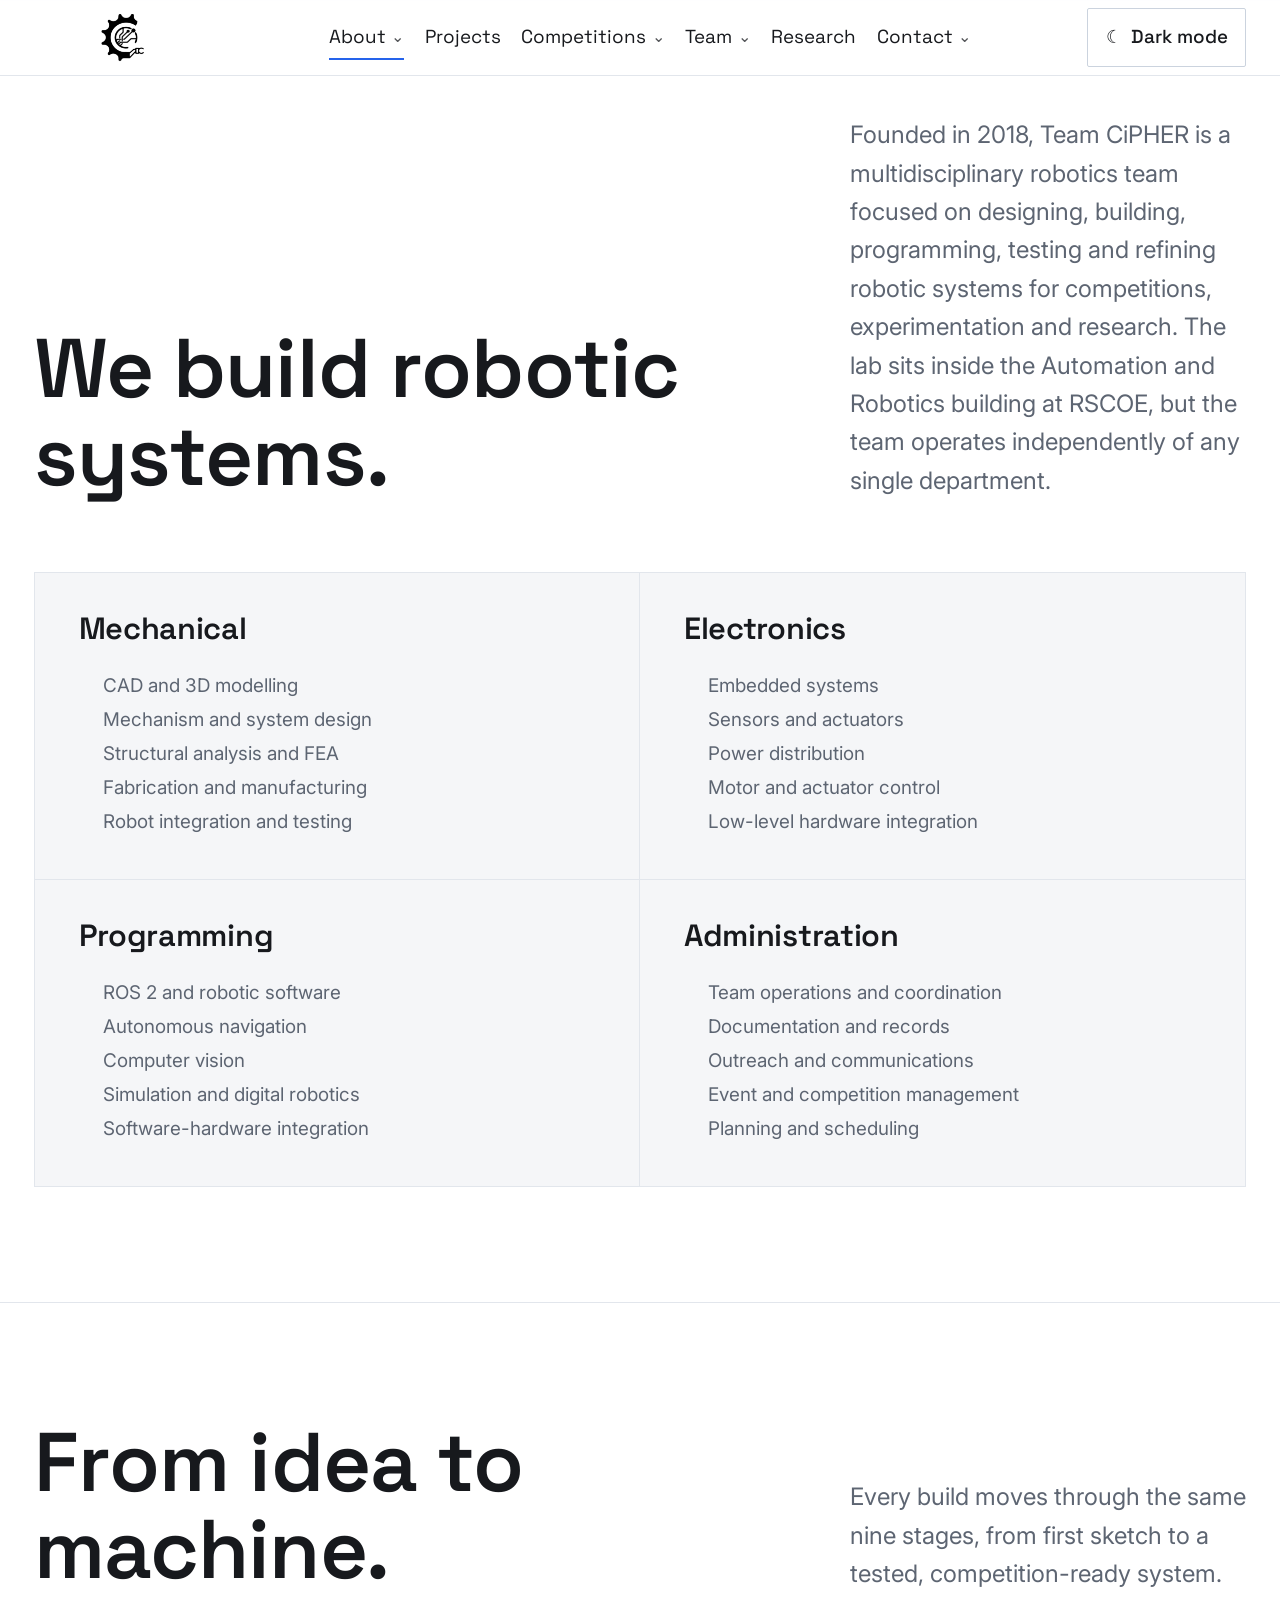
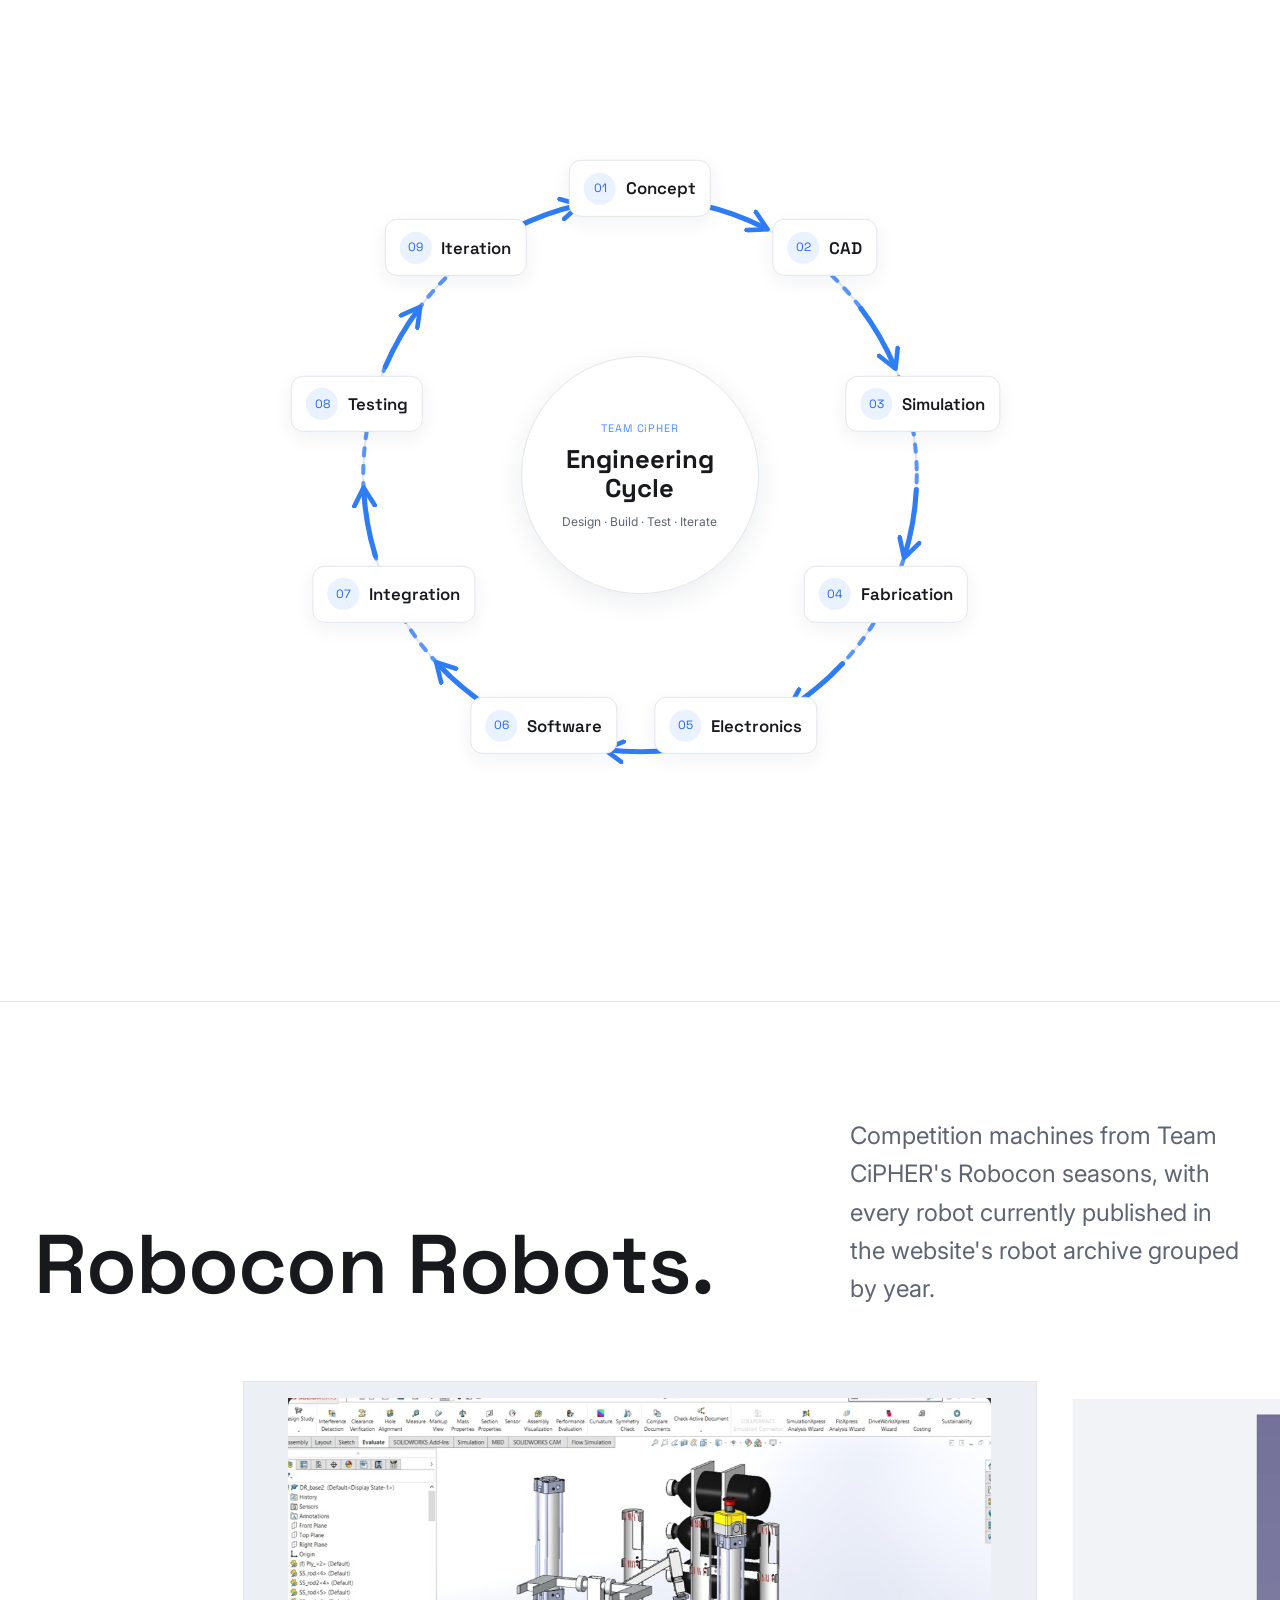
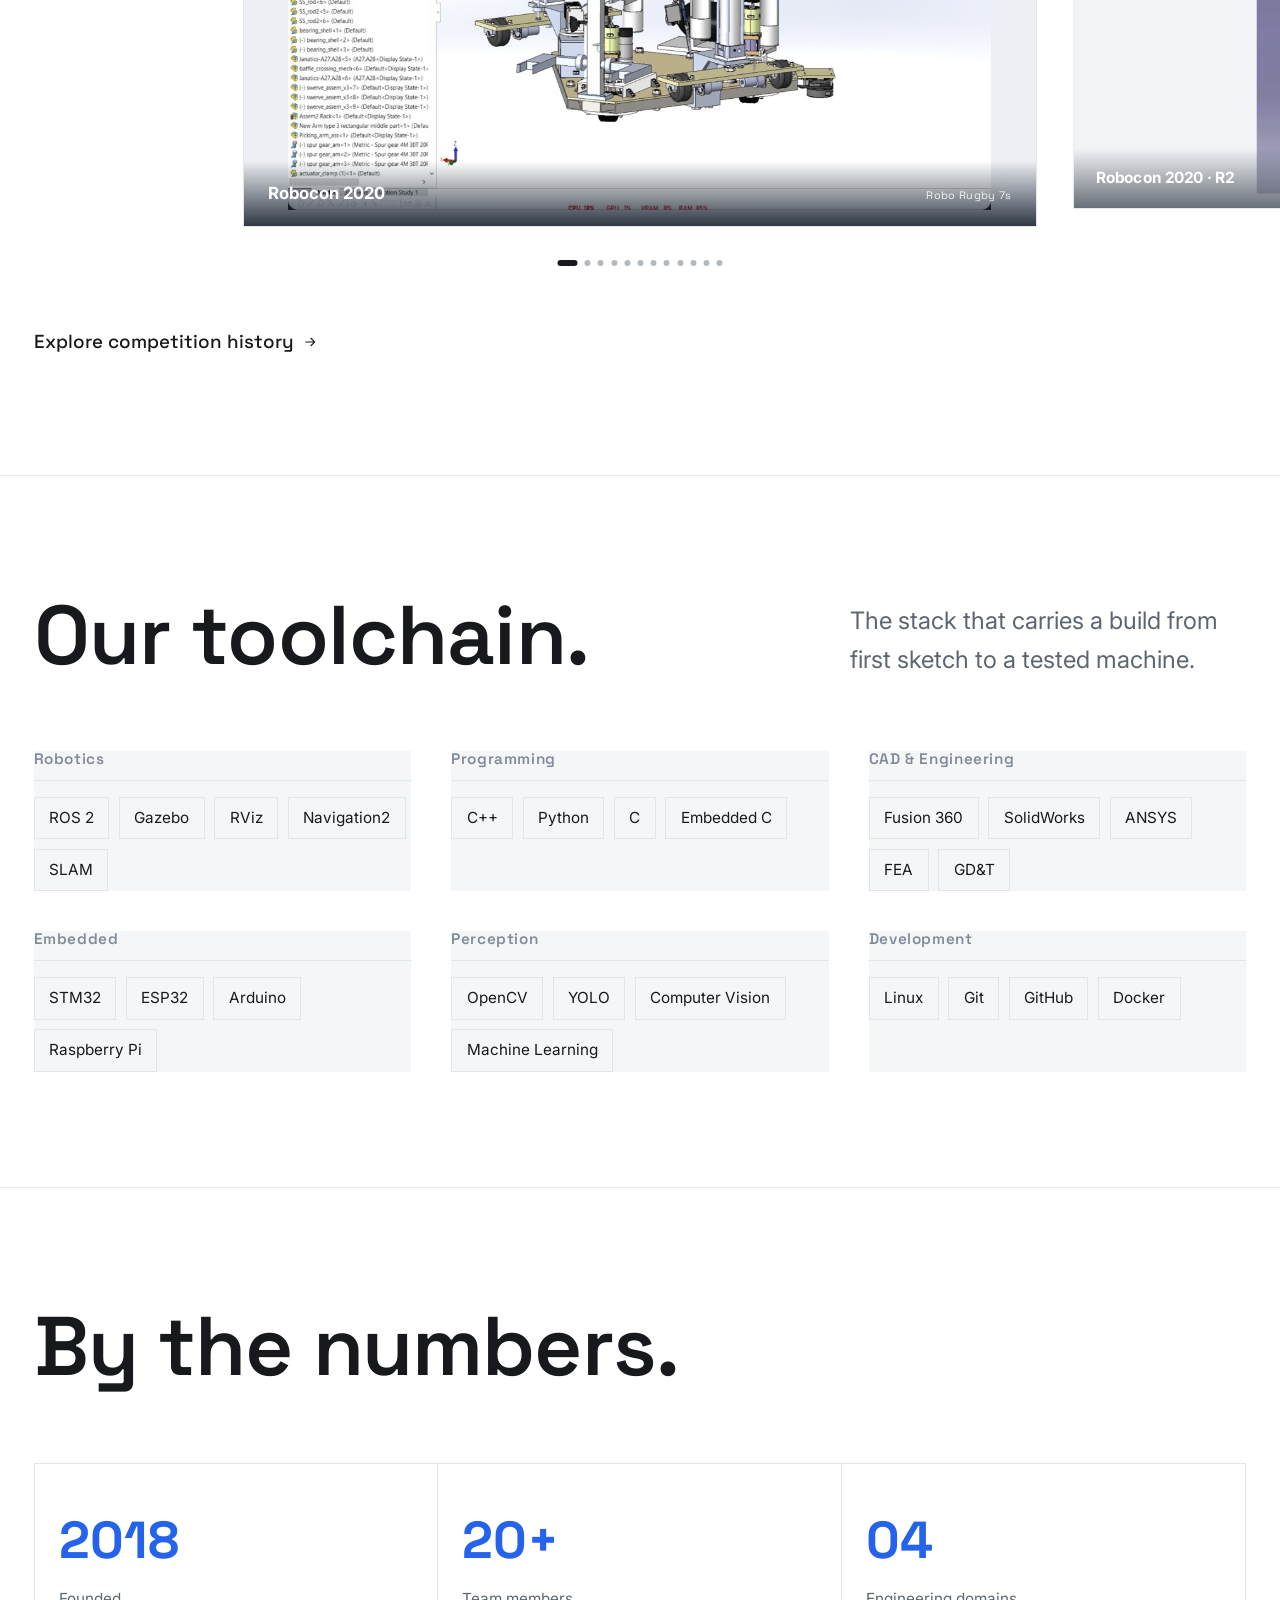
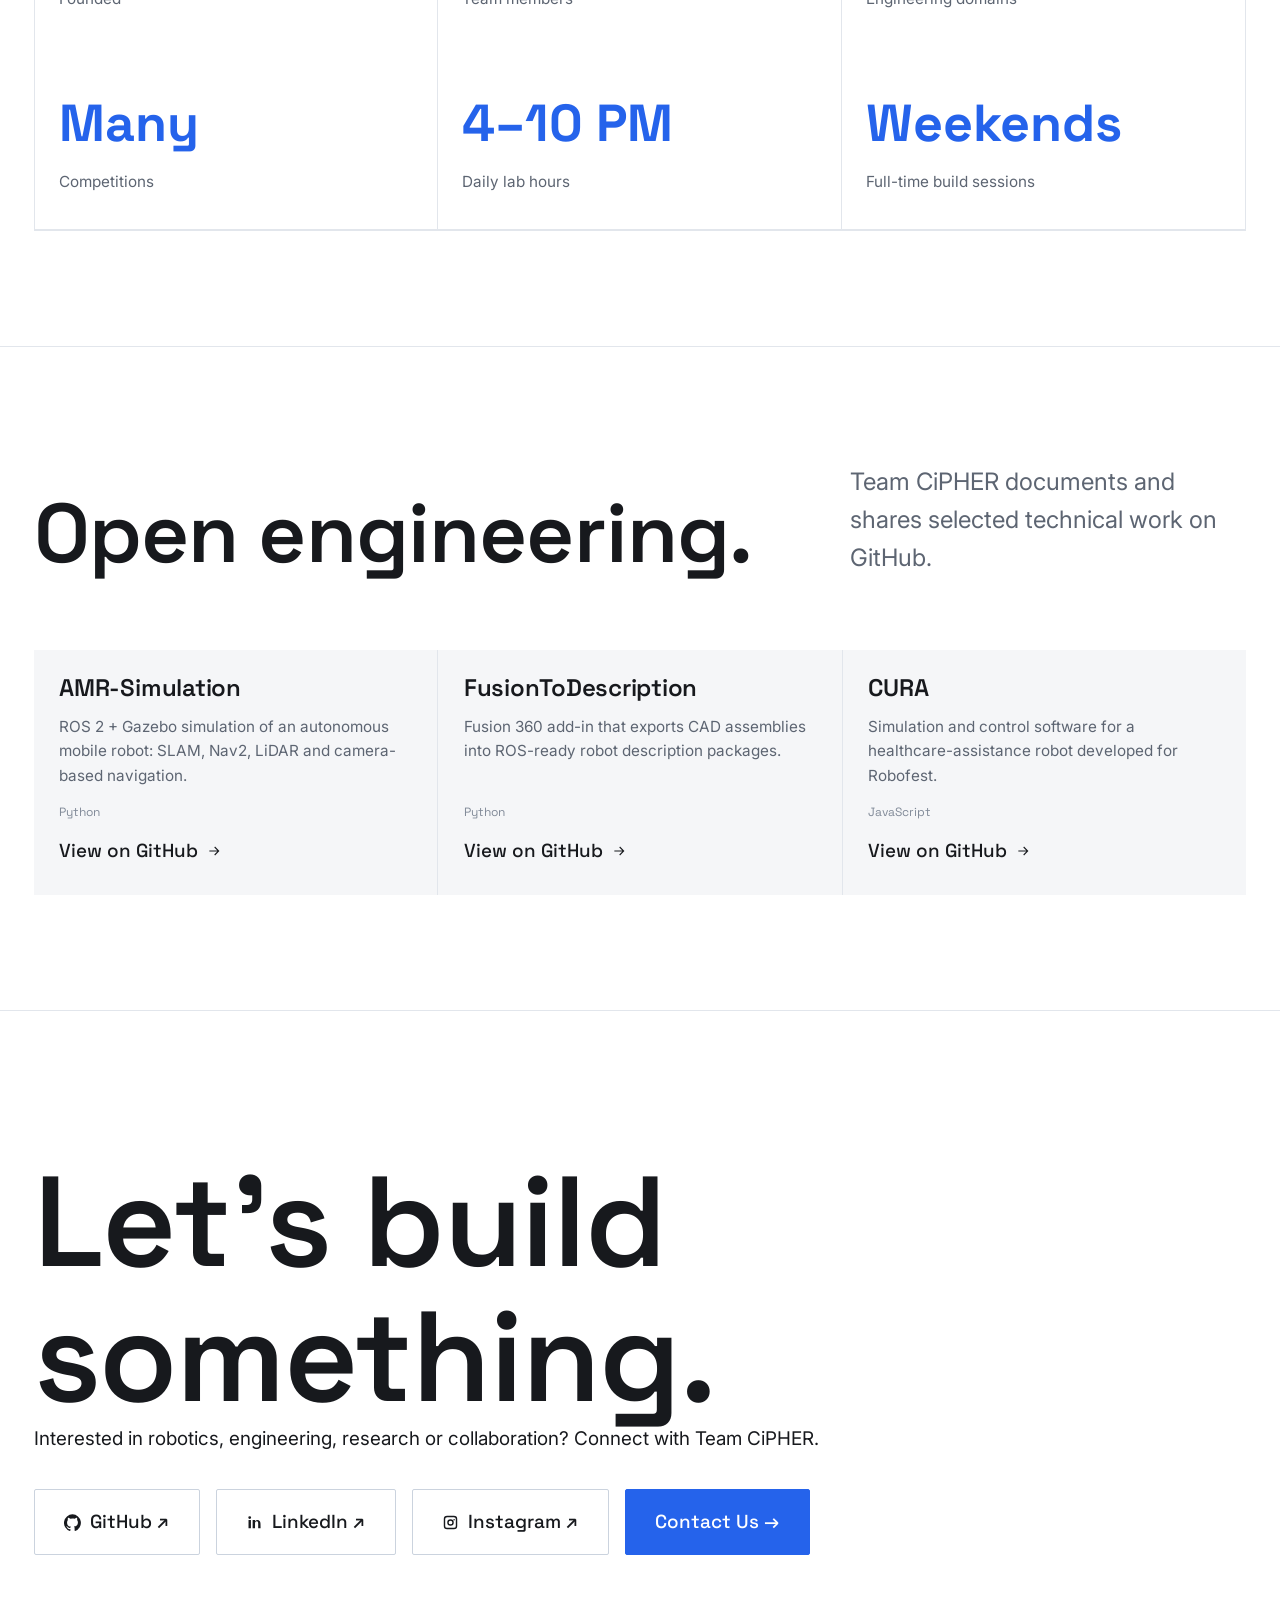
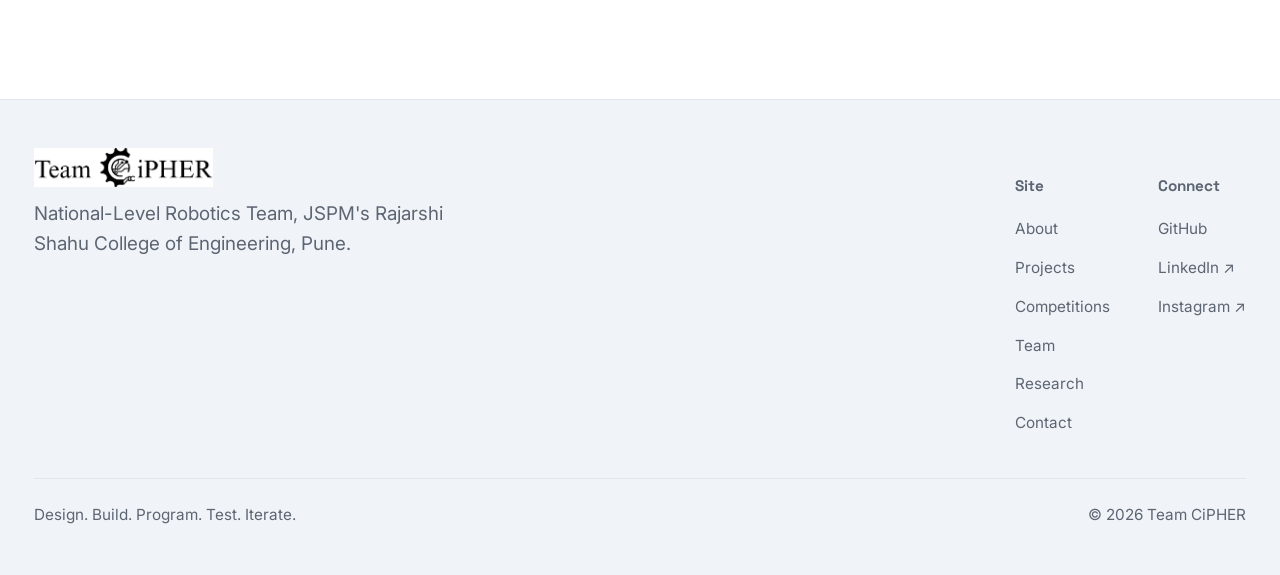
==== commit adaf387e: "Refresh theme assets after dark-mode fixes" ====
--- a/about.html
+++ b/about.html
@@ -3,6 +3,7 @@
 <head>
 <meta charset="UTF-8">
 <meta name="viewport" content="width=device-width, initial-scale=1.0">
+<script>(function(){try{var t=localStorage.getItem('cipher-theme');document.documentElement.setAttribute('data-theme',t==='dark'?'dark':'light');}catch(e){document.documentElement.setAttribute('data-theme','light');}})();</script>
 <title>About | Team CiPHER</title>
 <meta name="description" content="Team CiPHER is a national-level robotics team from JSPM's Rajarshi Shahu College of Engineering, Pune, working across mechanical engineering, electronics, programming, autonomous robotics, simulation and competitive robotics.">
 <meta name="theme-color" content="#080808">
@@ -16,7 +17,7 @@
 <meta name="twitter:description" content="A national-level student robotics team engineering autonomous systems across mechanical, electronics, programming and research.">
 <link rel="icon" type="image/png" sizes="32x32" href="assets/images/logos/CiPHER%20Logo%20Tab.png?v=3">
 <link rel="shortcut icon" type="image/png" href="assets/images/logos/CiPHER%20Logo%20Tab.png?v=2">
-<link rel="stylesheet" href="css/style.css?v=nav-fix-2">
+<link rel="stylesheet" href="css/style.css?v=global-dark-4">
 <link rel="stylesheet" href="css/animations.css?v=nav-fix-2">
 <link rel="stylesheet" href="css/responsive.css?v=nav-fix-2">
 </head>
@@ -308,7 +309,7 @@
   <div class="wrap">
     <div class="footer-top">
       <div>
-        <div class="nav-logo"><img src="assets/logos/Team%20CiPHER%20Logo.png" alt="Team CiPHER" class="nav-logo-image"></div>
+        <div class="nav-logo"><img src="assets/logos/Team%20CiPHER%20Logo.png" data-logo-light="assets/logos/Team%20CiPHER%20Logo.png" data-logo-dark="assets/logos/Team%20CiPHER%20Logo%20W.png" alt="Team CiPHER" class="nav-logo-image footer-team-logo"></div>
         <p class="footer-description">National-Level Robotics Team, JSPM's Rajarshi Shahu College of Engineering, Pune.</p>
       </div>
       <div class="footer-cols">
--- a/css/style.css
+++ b/css/style.css
@@ -4327,3 +4327,467 @@
 :root[data-theme="dark"] .hero-bg {
   background: radial-gradient(circle at 50% 30%, #161616 0%, #080808 70%);
 }
+
+
+/* Homepage-only complete dark theme */
+.home-page { background:var(--bg); color:var(--text); }
+:root[data-theme="dark"] .home-page {
+  --bg:#000000;
+  --surface:#0a0a0a;
+  --surface-2:#111111;
+  --text:#ffffff;
+  --text-dim:#d0d0d0;
+  --text-faint:#929292;
+  --border:#242424;
+  --border-bright:#444444;
+  background:#000 !important;
+  color:#fff !important;
+}
+:root[data-theme="dark"] .home-page .nav,
+:root[data-theme="dark"] .home-page .nav.is-scrolled {
+  background:#000 !important;
+  border-bottom-color:#242424 !important;
+}
+:root[data-theme="dark"] .home-page .nav-logo-image {
+  filter:brightness(0) invert(1);
+}
+:root[data-theme="dark"] .home-page .nav-links a,
+:root[data-theme="dark"] .home-page .nav-links a:hover,
+:root[data-theme="dark"] .home-page .nav-links a[aria-current="page"],
+:root[data-theme="dark"] .home-page .nav-theme-toggle {
+  color:#fff !important;
+}
+:root[data-theme="dark"] .home-page .nav-theme-toggle {
+  background:#090909;
+  border-color:#454545;
+}
+:root[data-theme="dark"] .home-page .nav-popover,
+:root[data-theme="dark"] .home-page .nav-item .nav-popover {
+  background:#090909 !important;
+  color:#fff !important;
+  border-color:#303030 !important;
+}
+:root[data-theme="dark"] .home-page .hero-cipher-cursor {
+  background:#000 !important;
+  border-bottom-color:#242424 !important;
+}
+:root[data-theme="dark"] .home-page .site-footer {
+  background:#000 !important;
+  color:#fff !important;
+  border-top-color:#242424 !important;
+}
+:root[data-theme="dark"] .home-page .site-footer a,
+:root[data-theme="dark"] .home-page .site-footer p,
+:root[data-theme="dark"] .home-page .site-footer span,
+:root[data-theme="dark"] .home-page .site-footer h5 {
+  color:#fff;
+}
+:root[data-theme="dark"] .home-page .mobile-menu {
+  background:#000 !important;
+  color:#fff !important;
+}
+:root[data-theme="dark"] .home-page .mobile-menu a,
+:root[data-theme="dark"] .home-page .mobile-close,
+:root[data-theme="dark"] .home-page .mobile-theme-toggle {
+  color:#fff !important;
+}
+:root[data-theme="dark"] .home-page .mobile-theme-toggle {
+  border-color:#444 !important;
+}
+:root[data-theme="dark"] .home-page .nav-toggle span {
+  background:#fff !important;
+}
+
+
+:root[data-theme="dark"] .home-page .footer-team-logo { filter:none !important; }
+
+
+/* ==========================================================================
+   GLOBAL DARK MODE COMPLETION — shared by every page
+   ========================================================================== */
+:root[data-theme="dark"] {
+  color-scheme: dark;
+  --bg:#050505;
+  --surface:#101010;
+  --surface-2:#171717;
+  --text:#f5f5f5;
+  --text-dim:#c0c0c0;
+  --text-faint:#929292;
+  --border:#2b2b2b;
+  --border-bright:#454545;
+}
+:root[data-theme="dark"] body {
+  background:#050505 !important;
+  color:#f5f5f5 !important;
+}
+:root[data-theme="dark"] main,
+:root[data-theme="dark"] section,
+:root[data-theme="dark"] .page-hero,
+:root[data-theme="dark"] .page-section,
+:root[data-theme="dark"] .content-section,
+:root[data-theme="dark"] .section,
+:root[data-theme="dark"] .hero,
+:root[data-theme="dark"] .hero-content,
+:root[data-theme="dark"] .site-main {
+  color:var(--text);
+}
+:root[data-theme="dark"] .nav,
+:root[data-theme="dark"] .nav.is-scrolled,
+:root[data-theme="dark"] .projects-page .nav,
+:root[data-theme="dark"] .projects-page .nav.is-scrolled {
+  background:rgba(0,0,0,.96) !important;
+  border-bottom-color:#292929 !important;
+  color:#fff !important;
+}
+:root[data-theme="dark"] .nav-logo-image {
+  filter:brightness(0) invert(1) !important;
+}
+:root[data-theme="dark"] .nav-links a,
+:root[data-theme="dark"] .nav-links a:hover,
+:root[data-theme="dark"] .nav-links a[aria-current="page"],
+:root[data-theme="dark"] .nav-chevron,
+:root[data-theme="dark"] .nav-theme-toggle,
+:root[data-theme="dark"] .mobile-menu,
+:root[data-theme="dark"] .mobile-menu a,
+:root[data-theme="dark"] .mobile-menu .mobile-close,
+:root[data-theme="dark"] .mobile-menu .mobile-theme-toggle {
+  color:#f5f5f5 !important;
+}
+:root[data-theme="dark"] .nav-theme-toggle,
+:root[data-theme="dark"] .mobile-theme-toggle {
+  background:#090909 !important;
+  border-color:#3c3c3c !important;
+}
+:root[data-theme="dark"] .nav-popover,
+:root[data-theme="dark"] .nav-item .nav-popover,
+:root[data-theme="dark"] .nav-popover > a:not(.competition-popover-card),
+:root[data-theme="dark"] .competition-popover-card {
+  background:#101010 !important;
+  color:#f5f5f5 !important;
+  border-color:#303030 !important;
+}
+:root[data-theme="dark"] .nav-popover strong,
+:root[data-theme="dark"] .nav-popover a span {
+  color:#b8b8b8 !important;
+}
+:root[data-theme="dark"] .nav-popover > a:hover {
+  background:#202020 !important;
+  color:#fff !important;
+}
+:root[data-theme="dark"] .site-footer {
+  background:#050505 !important;
+  color:#f5f5f5 !important;
+  border-top-color:#292929 !important;
+}
+:root[data-theme="dark"] .site-footer .footer-top,
+:root[data-theme="dark"] .site-footer .footer-bottom {
+  border-color:#292929 !important;
+}
+:root[data-theme="dark"] .site-footer p,
+:root[data-theme="dark"] .site-footer a,
+:root[data-theme="dark"] .site-footer span,
+:root[data-theme="dark"] .site-footer h5,
+:root[data-theme="dark"] .site-footer .footer-description {
+  color:#c8c8c8 !important;
+}
+:root[data-theme="dark"] .site-footer .footer-team-logo {
+  filter:none !important;
+}
+:root[data-theme="dark"] .project-card,
+:root[data-theme="dark"] .repo-card,
+:root[data-theme="dark"] .project-detail-grid > *,
+:root[data-theme="dark"] .project-tile,
+:root[data-theme="dark"] .project-item,
+:root[data-theme="dark"] .project-showcase-card,
+:root[data-theme="dark"] .project-card:hover {
+  background:#111 !important;
+  color:#f5f5f5 !important;
+  border-color:#303030 !important;
+}
+:root[data-theme="dark"] .project-card p,
+:root[data-theme="dark"] .project-card .project-tech span,
+:root[data-theme="dark"] .repo-card p,
+:root[data-theme="dark"] .project-card h3,
+:root[data-theme="dark"] .project-card a {
+  color:#e0e0e0;
+}
+:root[data-theme="dark"] .project-card .thumb {
+  background:linear-gradient(135deg,#151515,#202020) !important;
+  border-color:#3a3a3a !important;
+}
+:root[data-theme="dark"] .project-card:hover p,
+:root[data-theme="dark"] .project-card:hover .project-tech span {
+  color:#e0e0e0 !important;
+}
+:root[data-theme="dark"] .team-photo-stage {
+  background-color:#050505 !important;
+  background-image:radial-gradient(rgba(255,255,255,.06) 1px,transparent 1.2px) !important;
+}
+:root[data-theme="dark"] .team-year-front {
+  background-color:#111 !important;
+}
+:root[data-theme="dark"] .team-year-2020 .team-year-front,
+:root[data-theme="dark"] .team-year-2025 .team-year-front {
+  background-image:linear-gradient(135deg,#171717,#0b0b0b 50%,#202020) !important;
+}
+:root[data-theme="dark"] .team-year-face.team-year-back {
+  background:#111 !important;
+  border:1px solid #333;
+}
+:root[data-theme="dark"] .team-detail-dialog,
+:root[data-theme="dark"] .team-dialog-content .lead-card {
+  background:#111 !important;
+  color:#f5f5f5 !important;
+  border-color:#333 !important;
+}
+:root[data-theme="dark"] .team-dialog-content .lead-card p,
+:root[data-theme="dark"] .team-dialog-content .lead-card span,
+:root[data-theme="dark"] .team-dialog-content .lead-card h5 {
+  color:#e0e0e0 !important;
+}
+:root[data-theme="dark"] .team-domain-table-wrap,
+:root[data-theme="dark"] .team-domain-table,
+:root[data-theme="dark"] .team-domain-table td,
+:root[data-theme="dark"] .team-domain-table th {
+  background-color:#0d0d0d !important;
+  color:#e6e6e6 !important;
+  border-color:#303030 !important;
+}
+:root[data-theme="dark"] .competition-tile,
+:root[data-theme="dark"] .robofest-season-tile,
+:root[data-theme="dark"] .competition-archive {
+  background-color:#111 !important;
+  color:#f5f5f5 !important;
+  border-color:#333 !important;
+}
+:root[data-theme="dark"] .field input,
+:root[data-theme="dark"] .field textarea,
+:root[data-theme="dark"] .field select,
+:root[data-theme="dark"] input,
+:root[data-theme="dark"] textarea,
+:root[data-theme="dark"] select {
+  background:#101010 !important;
+  color:#f5f5f5 !important;
+  border-color:#383838 !important;
+}
+:root[data-theme="dark"] .cta,
+:root[data-theme="dark"] .cta-section,
+:root[data-theme="dark"] .research-card,
+:root[data-theme="dark"] .stack-group,
+:root[data-theme="dark"] .domain,
+:root[data-theme="dark"] .pipeline-stage,
+:root[data-theme="dark"] .team-season {
+  background-color:#101010;
+  color:#f5f5f5;
+  border-color:#303030;
+}
+:root[data-theme="dark"] .mobile-menu {
+  background:#000 !important;
+  color:#fff !important;
+}
+:root[data-theme="dark"] .nav-toggle span {
+  background:#fff !important;
+}
+
+
+/* Theme-safe surfaces: override hard-coded light styles in both themes. */
+:root[data-theme="dark"] .projects-page .project-ring-card,
+:root[data-theme="dark"] .project-ring-card {
+  background:#111 !important;
+  color:#f5f5f5 !important;
+  border-color:#353535 !important;
+  box-shadow:0 18px 48px rgba(0,0,0,.48) !important;
+}
+:root[data-theme="dark"] .projects-page .project-ring-image,
+:root[data-theme="dark"] .project-ring-image {
+  background:#181818 !important;
+}
+:root[data-theme="dark"] .projects-page .project-ring-copy,
+:root[data-theme="dark"] .project-ring-copy {
+  background:#111 !important;
+  color:#f5f5f5 !important;
+}
+:root[data-theme="dark"] .projects-page .project-ring-copy h3,
+:root[data-theme="dark"] .project-ring-copy h3 {
+  color:#f5f5f5 !important;
+}
+:root[data-theme="dark"] .projects-page .project-ring-copy p,
+:root[data-theme="dark"] .project-ring-copy p {
+  color:#c4c4c4 !important;
+}
+:root[data-theme="dark"] .projects-page .project-ring-tech span,
+:root[data-theme="dark"] .project-ring-tech span {
+  background:#171717 !important;
+  border-color:#383838 !important;
+  color:#d0d0d0 !important;
+}
+:root[data-theme="dark"] .projects-page .project-ring-open,
+:root[data-theme="dark"] .project-ring-open {
+  color:#80adff !important;
+}
+:root[data-theme="dark"] .projects-page .project-ring-control,
+:root[data-theme="dark"] .project-ring-control {
+  background:#111 !important;
+  color:#f5f5f5 !important;
+  border-color:#383838 !important;
+}
+:root[data-theme="dark"] .projects-page .project-ring-controls p,
+:root[data-theme="dark"] .project-ring-controls p,
+:root[data-theme="dark"] .project-ring-hint {
+  color:#b0b0b0 !important;
+}
+:root[data-theme="dark"] .team-photo-stage {
+  background:#050505 !important;
+  background-image:radial-gradient(rgba(255,255,255,.06) 1px,transparent 1.2px) !important;
+}
+:root[data-theme="dark"] .team-photo-pole {
+  background:linear-gradient(90deg,#252525,#414141 50%,#252525) !important;
+}
+:root[data-theme="dark"] .domain-grid .domain-card,
+:root[data-theme="dark"] .domain-grid .domain-card:hover {
+  background:#101010 !important;
+  color:#f5f5f5 !important;
+}
+:root[data-theme="dark"] .domain-grid .domain-card p,
+:root[data-theme="dark"] .domain-grid .domain-card li {
+  color:#c4c4c4 !important;
+}
+
+/* Explicit light-theme surfaces, including components with hard-coded dark values. */
+:root[data-theme="light"] body {
+  background:#fff !important;
+  color:#17191d !important;
+}
+:root[data-theme="light"] .nav,
+:root[data-theme="light"] .nav.is-scrolled,
+:root[data-theme="light"] .projects-page .nav,
+:root[data-theme="light"] .projects-page .nav.is-scrolled {
+  background:rgba(255,255,255,.96) !important;
+  border-bottom-color:#e2e6ec !important;
+  color:#17191d !important;
+}
+:root[data-theme="light"] .nav-logo-image { filter:none !important; }
+:root[data-theme="light"] .nav-links a,
+:root[data-theme="light"] .nav-links a:hover,
+:root[data-theme="light"] .nav-links a[aria-current="page"],
+:root[data-theme="light"] .nav-theme-toggle,
+:root[data-theme="light"] .mobile-menu,
+:root[data-theme="light"] .mobile-menu a,
+:root[data-theme="light"] .mobile-menu .mobile-theme-toggle {
+  color:#17191d !important;
+}
+:root[data-theme="light"] .nav-theme-toggle,
+:root[data-theme="light"] .mobile-theme-toggle {
+  background:#fff !important;
+  border-color:#cbd3de !important;
+}
+:root[data-theme="light"] .site-footer {
+  background:#f0f4f8 !important;
+  color:#354052 !important;
+  border-top-color:#e2e6ec !important;
+}
+:root[data-theme="light"] .site-footer a,
+:root[data-theme="light"] .site-footer p,
+:root[data-theme="light"] .site-footer span,
+:root[data-theme="light"] .site-footer h5 {
+  color:#5d6572 !important;
+}
+:root[data-theme="light"] .site-footer .footer-team-logo { filter:none !important; }
+:root[data-theme="light"] .projects-page .project-ring-card,
+:root[data-theme="light"] .project-ring-card {
+  background:#fff !important;
+  color:#17191d !important;
+  border-color:#dce5f0 !important;
+  box-shadow:0 16px 45px rgba(15,35,65,.12) !important;
+}
+:root[data-theme="light"] .projects-page .project-ring-image,
+:root[data-theme="light"] .project-ring-image {
+  background:#f3f6fa !important;
+}
+:root[data-theme="light"] .projects-page .project-ring-copy h3,
+:root[data-theme="light"] .project-ring-copy h3 { color:#101828 !important; }
+:root[data-theme="light"] .projects-page .project-ring-copy p,
+:root[data-theme="light"] .project-ring-copy p { color:#58677c !important; }
+:root[data-theme="light"] .projects-page .project-ring-tech span,
+:root[data-theme="light"] .project-ring-tech span {
+  background:#fff !important;
+  border-color:#e0e8f2 !important;
+  color:#526176 !important;
+}
+:root[data-theme="light"] .projects-page .project-ring-open,
+:root[data-theme="light"] .project-ring-open { color:#1f64c8 !important; }
+:root[data-theme="light"] .projects-page .project-ring-control,
+:root[data-theme="light"] .project-ring-control {
+  background:#fff !important;
+  color:#1f2937 !important;
+  border-color:#d9e2ee !important;
+}
+:root[data-theme="light"] .team-photo-stage {
+  background:#fff !important;
+  background-image:radial-gradient(rgba(21,35,58,.09) 1px,transparent 1.2px) !important;
+}
+:root[data-theme="light"] .team-photo-pole {
+  background:linear-gradient(90deg,#e3e8f0,#c4ccd8 50%,#e3e8f0) !important;
+}
+:root[data-theme="light"] .domain-grid .domain-card {
+  background:#f5f6f8 !important;
+  color:#17191d !important;
+}
+:root[data-theme="light"] .domain-grid .domain-card:hover { background:#dff3ff !important; }
+:root[data-theme="light"] .domain-grid .domain-card p,
+:root[data-theme="light"] .domain-grid .domain-card li { color:#5d6572 !important; }
+
+
+/* Final pass: ensure the complete project page and Team domain panel follow the theme. */
+:root[data-theme="dark"] body:has(.projects-page),
+:root[data-theme="dark"] body:has(.projects-page) main,
+:root[data-theme="dark"] .projects-page,
+:root[data-theme="dark"] .projects-page .projects-showcase,
+:root[data-theme="dark"] .projects-page .section {
+  background-color:#050505 !important;
+  color:#f5f5f5 !important;
+}
+:root[data-theme="dark"] .projects-page .project-ring-shell,
+:root[data-theme="dark"] .projects-page .project-ring-stage {
+  background:transparent !important;
+}
+:root[data-theme="light"] body:has(.projects-page),
+:root[data-theme="light"] body:has(.projects-page) main,
+:root[data-theme="light"] .projects-page,
+:root[data-theme="light"] .projects-page .projects-showcase,
+:root[data-theme="light"] .projects-page .section {
+  background-color:#fff !important;
+  color:#17191d !important;
+}
+:root[data-theme="light"] .projects-page .project-ring-shell,
+:root[data-theme="light"] .projects-page .project-ring-stage {
+  background:transparent !important;
+}
+
+/* The Team hero uses page-local hard-coded light backgrounds, so override them explicitly. */
+:root[data-theme="dark"] .team-page-hero .team-hero-domains,
+:root[data-theme="dark"] .team-page-hero .team-hero-domain {
+  background:#101010 !important;
+  color:#f5f5f5 !important;
+  border-color:#303030 !important;
+}
+:root[data-theme="dark"] .team-page-hero .team-hero-domain strong {
+  color:#f5f5f5 !important;
+}
+:root[data-theme="dark"] .team-page-hero .team-hero-domain small {
+  color:#c4c4c4 !important;
+}
+:root[data-theme="dark"] .team-page-hero .team-hero-domain > span,
+:root[data-theme="dark"] .team-page-hero .team-hero-domain em {
+  color:#80aaff !important;
+}
+:root[data-theme="light"] .team-page-hero .team-hero-domains,
+:root[data-theme="light"] .team-page-hero .team-hero-domain {
+  background:#f8fafc !important;
+  color:#17191d !important;
+  border-color:#dce3ec !important;
+}
+:root[data-theme="light"] .team-page-hero .team-hero-domain strong { color:#17191d !important; }
+:root[data-theme="light"] .team-page-hero .team-hero-domain small { color:#687386 !important; }
+:root[data-theme="light"] .team-page-hero .team-hero-domain > span,
+:root[data-theme="light"] .team-page-hero .team-hero-domain em { color:#2868f5 !important; }
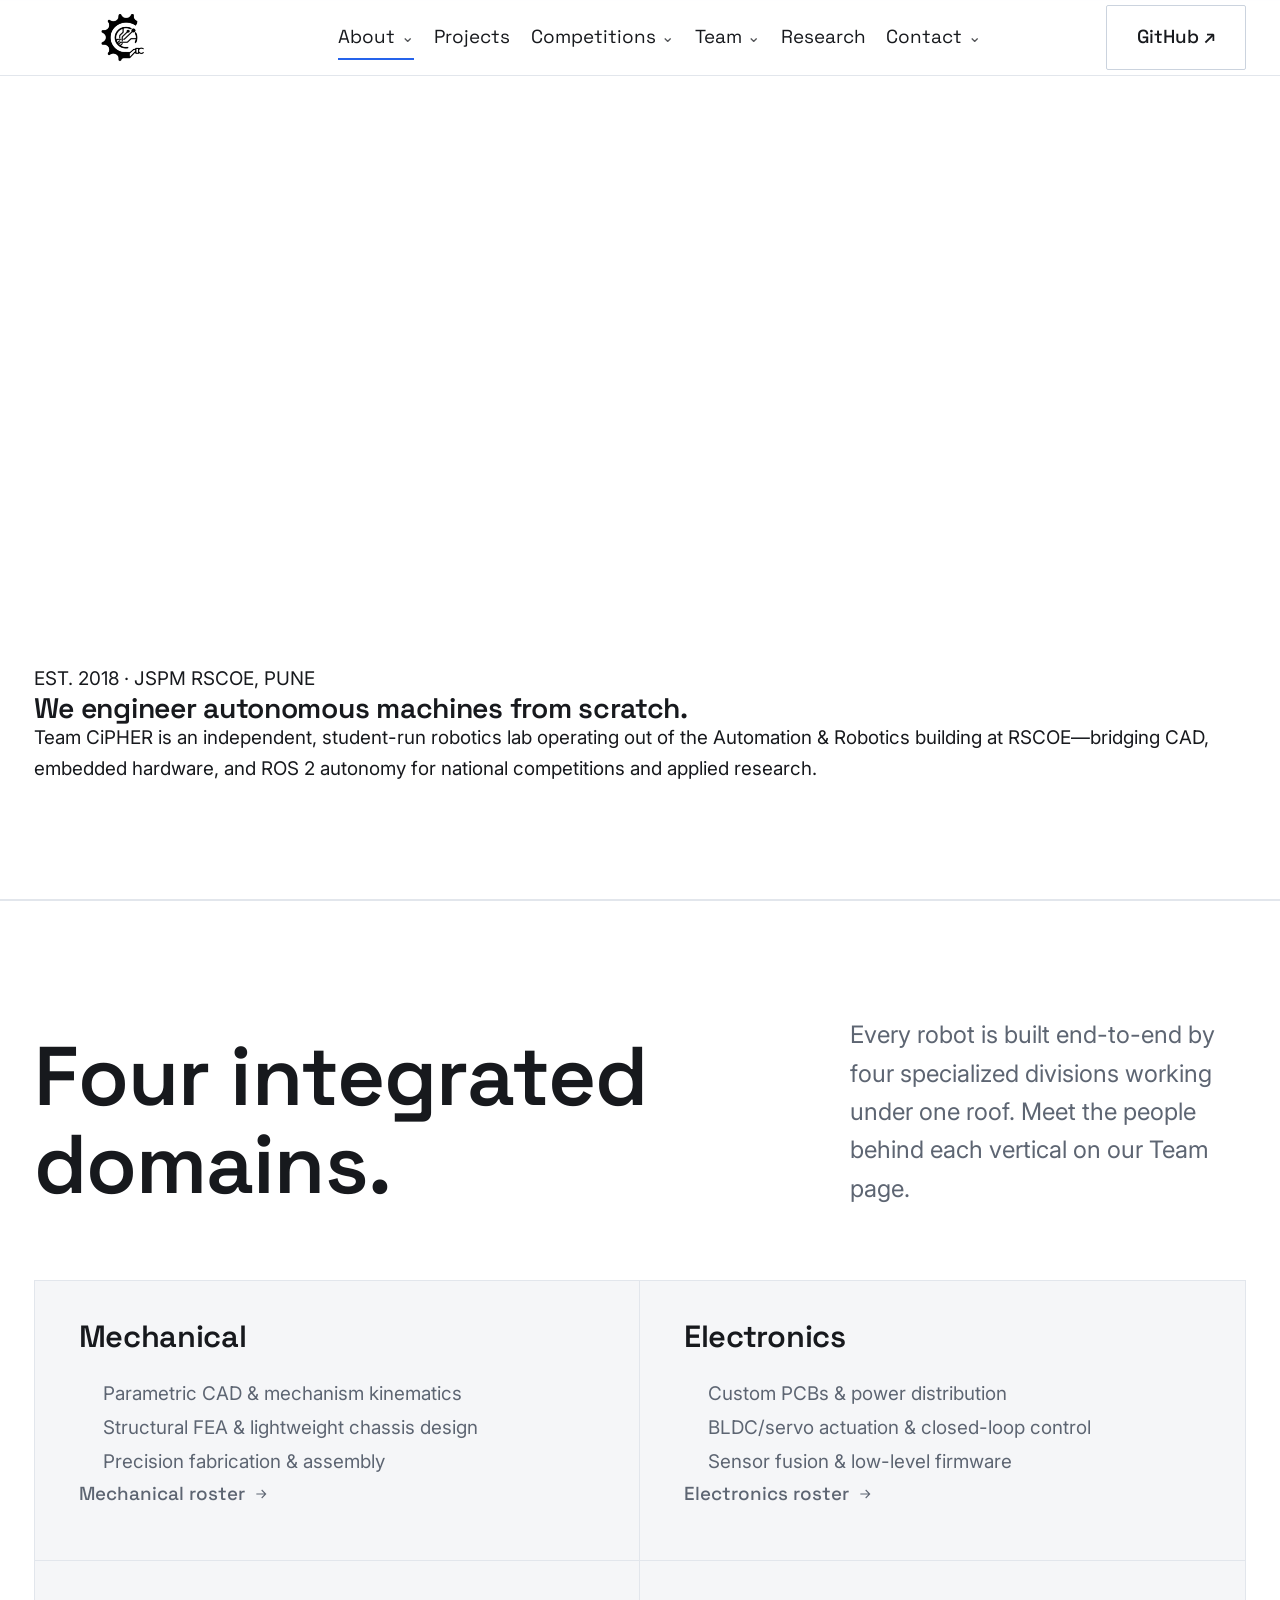
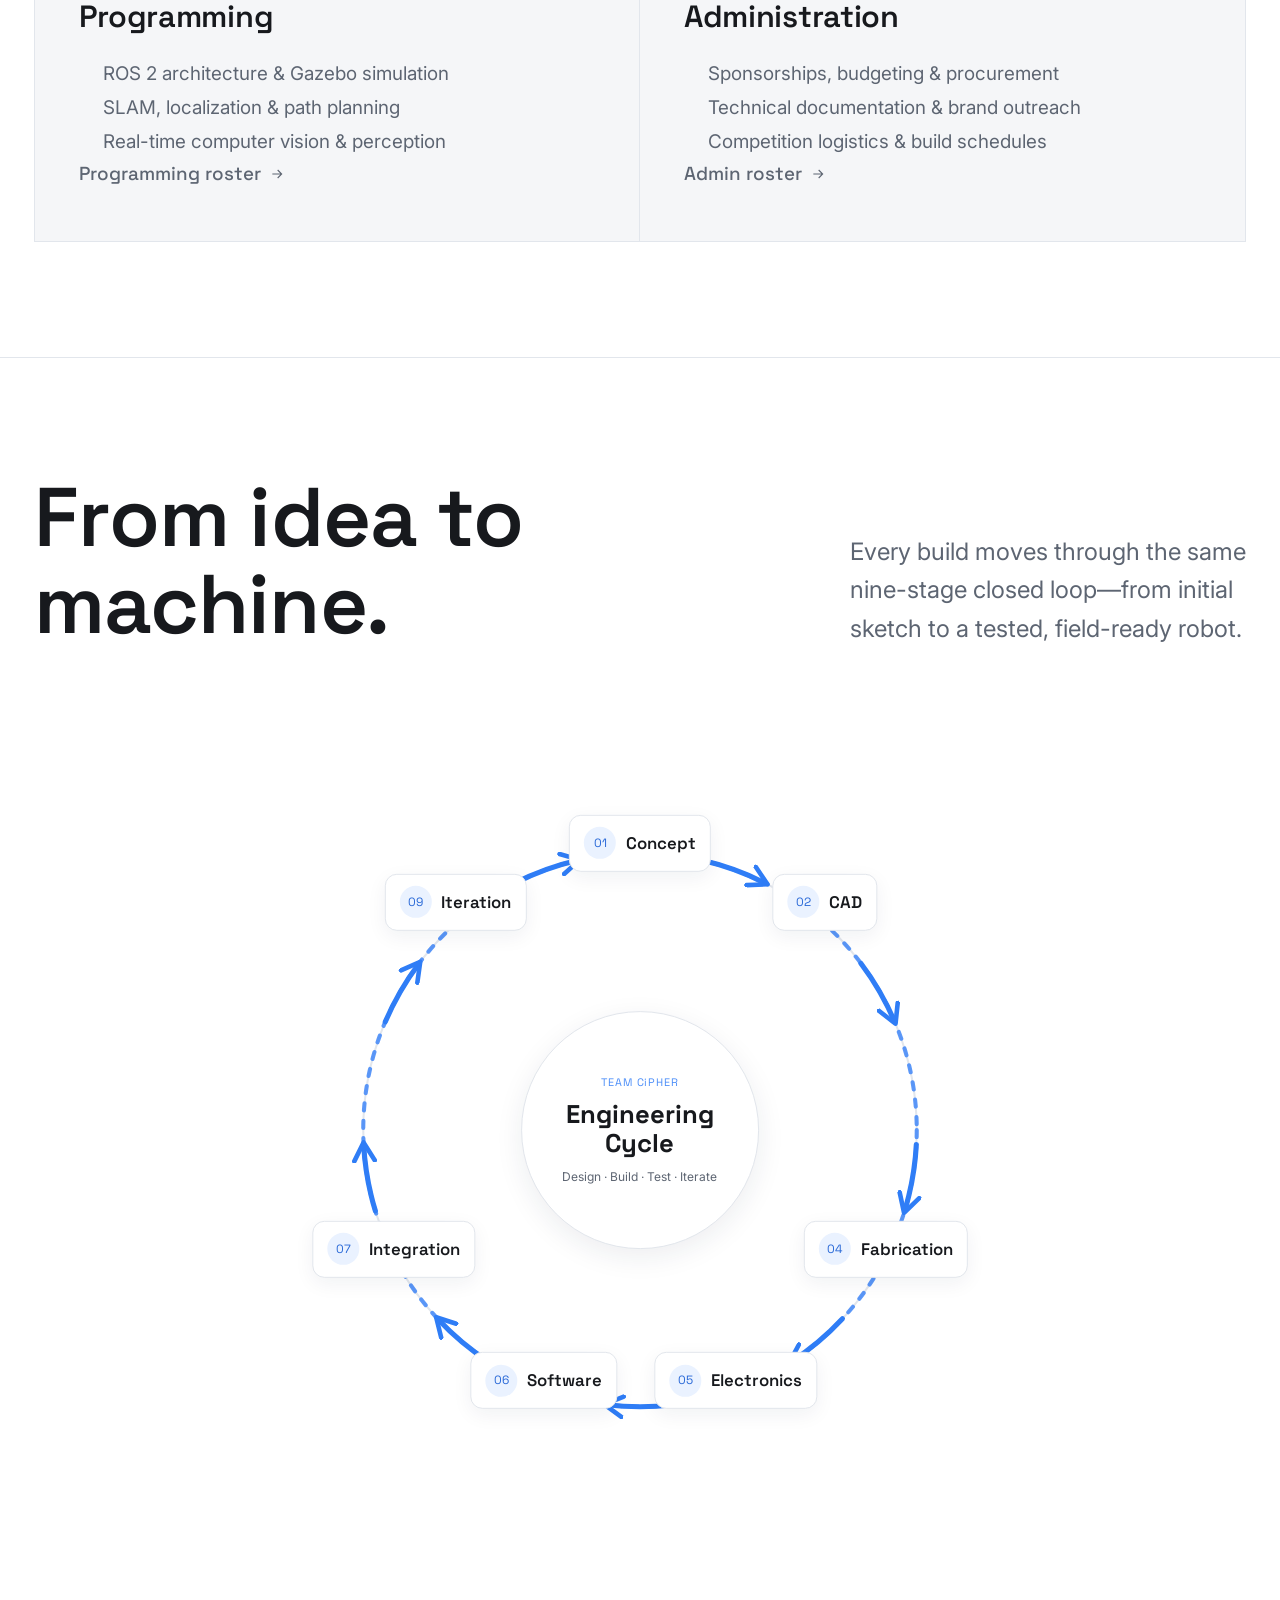
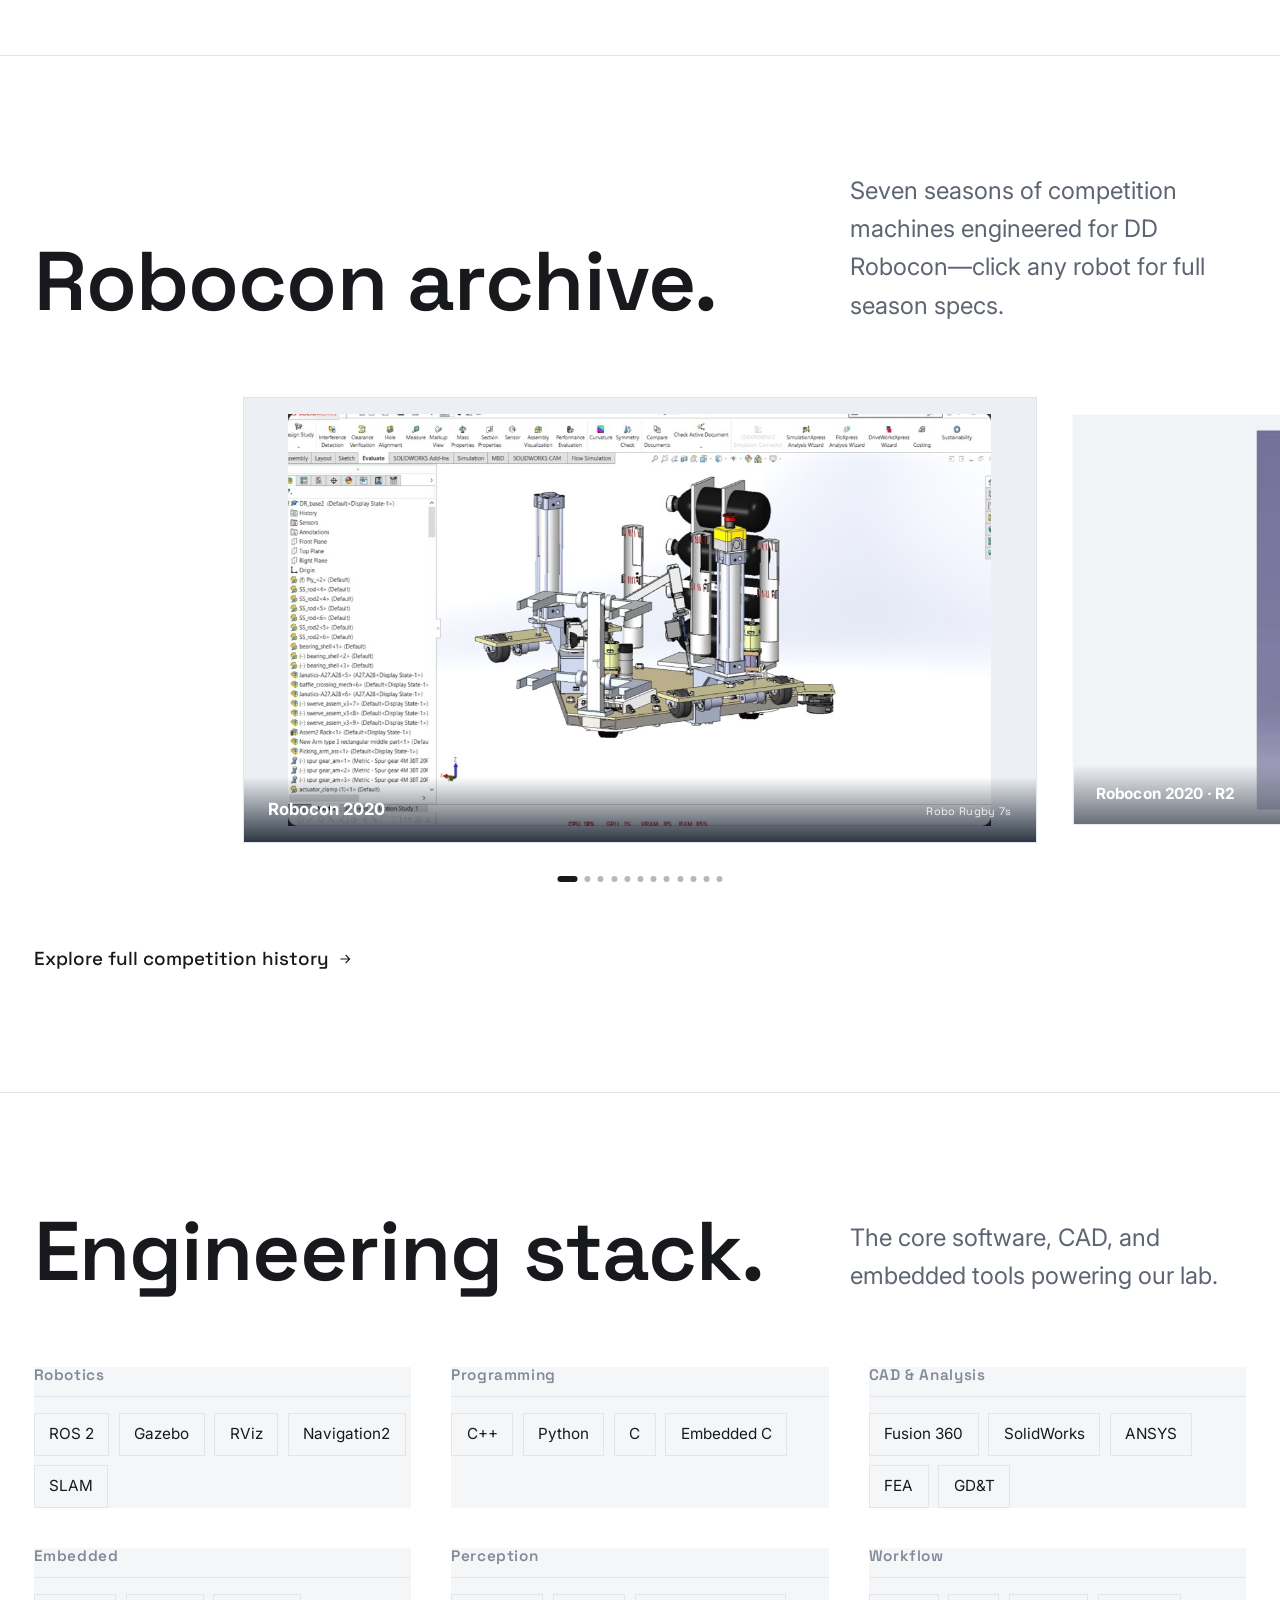
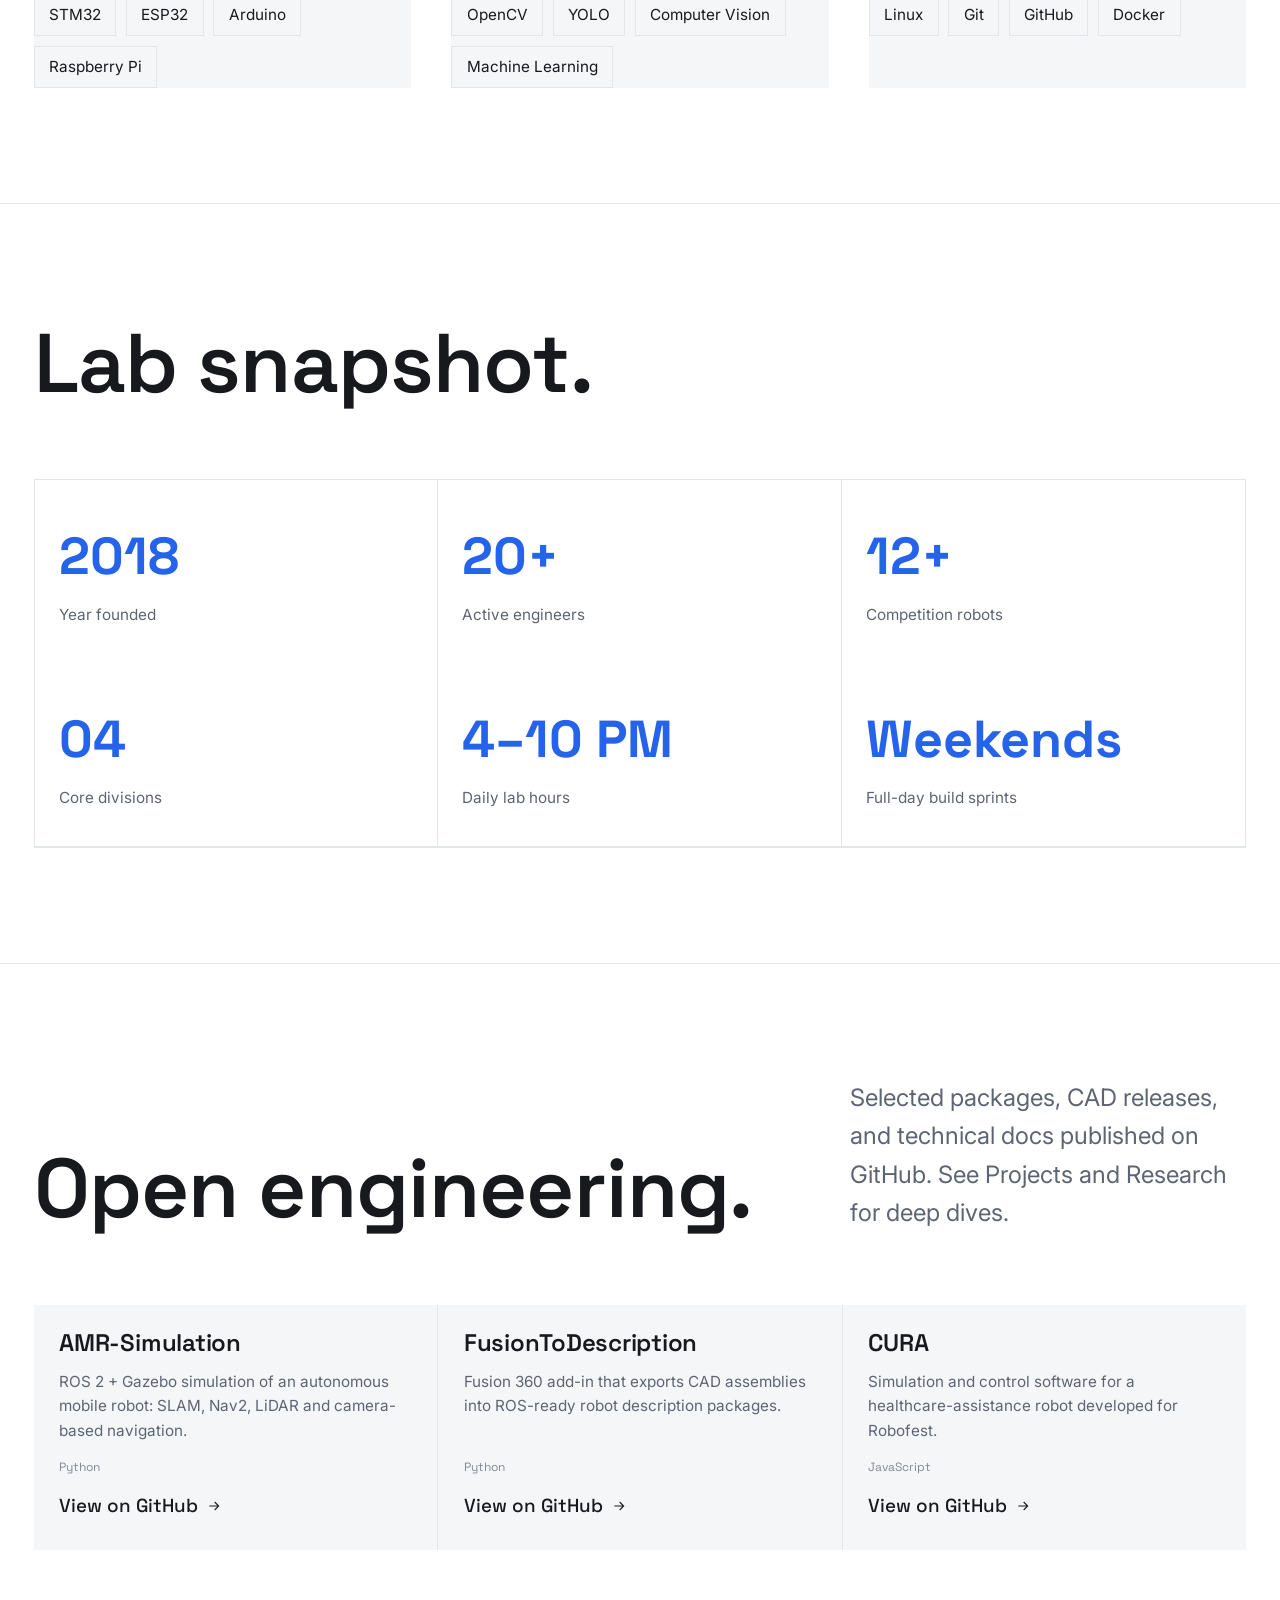
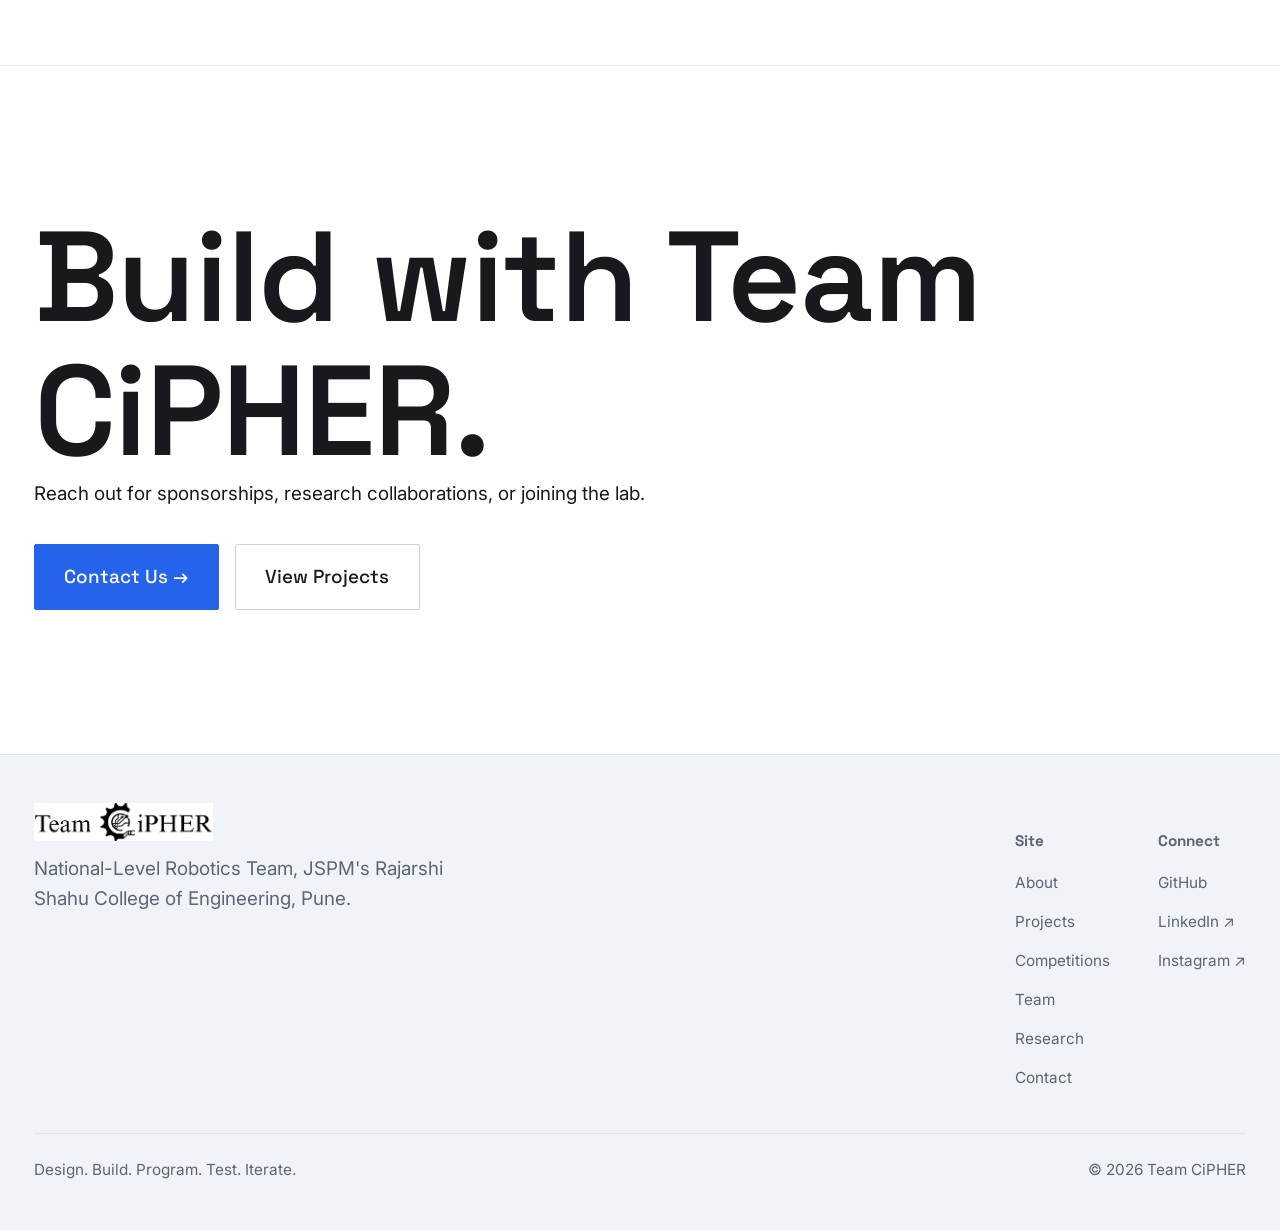
==== commit fbc017da: "Update about.html" ====
--- a/about.html
+++ b/about.html
@@ -3,21 +3,20 @@
 <head>
 <meta charset="UTF-8">
 <meta name="viewport" content="width=device-width, initial-scale=1.0">
-<script>(function(){try{var t=localStorage.getItem('cipher-theme');document.documentElement.setAttribute('data-theme',t==='dark'?'dark':'light');}catch(e){document.documentElement.setAttribute('data-theme','light');}})();</script>
 <title>About | Team CiPHER</title>
-<meta name="description" content="Team CiPHER is a national-level robotics team from JSPM's Rajarshi Shahu College of Engineering, Pune, working across mechanical engineering, electronics, programming, autonomous robotics, simulation and competitive robotics.">
+<meta name="description" content="Team CiPHER is a national-level robotics team from JSPM's Rajarshi Shahu College of Engineering, Pune, building autonomous systems across mechanical, electronics, programming, and research.">
 <meta name="theme-color" content="#080808">
 <link rel="canonical" href="https://roboconteamcipher.github.io/Team-CiPHER/about.html">
 <meta property="og:type" content="website">
-<meta property="og:title" content="Team CiPHER | Robotics Team | JSPM RSCOE Pune">
-<meta property="og:description" content="Founded in 2018, Team CiPHER is a student robotics team engineering autonomous systems across mechanical, electronics, programming and research.">
+<meta property="og:title" content="About | Team CiPHER — JSPM RSCOE Pune">
+<meta property="og:description" content="Founded in 2018, Team CiPHER designs, builds, and programs autonomous robotic systems at JSPM RSCOE, Pune.">
 <meta property="og:image" content="assets/images/robots/robocon2025.jpeg">
 <meta name="twitter:card" content="summary_large_image">
-<meta name="twitter:title" content="Team CiPHER | Robotics Team | JSPM RSCOE Pune">
-<meta name="twitter:description" content="A national-level student robotics team engineering autonomous systems across mechanical, electronics, programming and research.">
+<meta name="twitter:title" content="About | Team CiPHER — JSPM RSCOE Pune">
+<meta name="twitter:description" content="Founded in 2018, Team CiPHER designs, builds, and programs autonomous robotic systems at JSPM RSCOE, Pune.">
 <link rel="icon" type="image/png" sizes="32x32" href="assets/images/logos/CiPHER%20Logo%20Tab.png?v=3">
 <link rel="shortcut icon" type="image/png" href="assets/images/logos/CiPHER%20Logo%20Tab.png?v=2">
-<link rel="stylesheet" href="css/style.css?v=global-dark-4">
+<link rel="stylesheet" href="css/style.css?v=nav-fix-2">
 <link rel="stylesheet" href="css/animations.css?v=nav-fix-2">
 <link rel="stylesheet" href="css/responsive.css?v=nav-fix-2">
 </head>
@@ -35,14 +34,14 @@
   <div class="wrap">
     <a href="index.html" class="nav-logo"><img src="assets/logos/CiPHER%20Logo%20Black.png" alt="CiPHER" class="nav-logo-image"></a>
     <nav class="nav-links" aria-label="Primary">
-      <div class="nav-item nav-item-about"><a href="about.html" data-nav="about">About <span class="nav-chevron">⌄</span></a><div class="nav-popover about-popover"><strong>Explore Team CiPHER</strong><a href="about.html#about">Who We Are</a><a href="about.html#pipeline">Our Workflow</a><a href="about.html#competition-robots">Robots & Builds</a><a href="about.html#toolchain">Engineering Toolchain</a></div></div>
+      <div class="nav-item nav-item-about"><a href="about.html" data-nav="about">About <span class="nav-chevron">⌄</span></a><div class="nav-popover about-popover"><strong>Explore Team CiPHER</strong><a href="about.html#about">Who We Are</a><a href="about.html#pipeline">Our Workflow</a><a href="about.html#competition-robots">Robots &amp; Builds</a><a href="about.html#toolchain">Engineering Toolchain</a></div></div>
       <a href="projects.html" data-nav="projects">Projects</a>
-      <div class="nav-item nav-item-competitions"><a href="competitions.html" data-nav="competitions">Competitions <span class="nav-chevron">⌄</span></a><div class="nav-popover competitions-popover"><div class="popover-heading"><span>COMPETITIONS</span><a href="competitions.html">All competitions ↗</a></div><div class="competition-popover-grid"><a class="competition-popover-card" href="competitions.html#robocon-2025"><img class="competition-popover-robocon-logo" src="assets/images/competitions/Robocon%202026%20Logo.png" alt="Robocon 2026 competition logo"><span>DD Robocon</span><small>National robotics competition</small></a><a class="competition-popover-card" href="projects.html"><img src="assets/images/competitions/Robofest%20Logo.png" alt="Robofest competition logo"><span>Robofest</span><small>Applied robotics projects</small></a><a class="competition-popover-card" href="competitions.html"><img src="assets/images/competitions/MindSpark%20Logo.png" alt="MindSpark competition logo"><span>MindSpark</span><small>Technical festival</small></a></div></div></div>
+      <div class="nav-item nav-item-competitions"><a href="competitions.html" data-nav="competitions">Competitions <span class="nav-chevron">⌄</span></a><div class="nav-popover competitions-popover"><div class="popover-heading"><span>COMPETITIONS</span><a href="competitions.html">All competitions ↗</a></div><div class="competition-popover-grid"><a class="competition-popover-card" href="competitions.html#robocon-2025"><img class="competition-popover-robocon-logo" src="assets/images/competitions/Robocon%202026%20Logo.png" alt="Robocon 2026 competition logo"><span>DD Robocon</span><small>National robotics competition</small></a><a class="competition-popover-card" href="projects.html"><img class="competition-popover-robocon-logo" src="assets/images/competitions/Robofest%20Logo.png" alt="Robofest competition logo"><span>Robofest</span><small>Applied robotics projects</small></a><a class="competition-popover-card" href="competitions.html"><img class="competition-popover-robocon-logo" src="assets/images/competitions/MindSpark%20Logo.png" alt="MindSpark competition logo"><span>MindSpark</span><small>Technical festival</small></a></div></div></div>
       <div class="nav-item nav-item-team"><a href="team.html" data-nav="team">Team <span class="nav-chevron">⌄</span></a><div class="nav-popover team-popover"><strong>Our domains</strong><a href="team.html#mechanical">Mechanical <span>CAD · Design · Analysis</span></a><a href="team.html#electronics">Electronics <span>Embedded · Sensors · Control</span></a><a href="team.html#programming">Programming <span>ROS 2 · Vision · Autonomy</span></a><a href="team.html#administration">Admin <span>Operations · Outreach</span></a></div></div>
       <a href="research.html" data-nav="research">Research</a>
       <div class="nav-item nav-item-contact"><a href="contact.html" data-nav="contact">Contact <span class="nav-chevron">⌄</span></a><div class="nav-popover contact-popover"><strong>Connect with us</strong><a href="https://linkedin.com/company/team-cipher" target="_blank" rel="noopener">LinkedIn ↗</a><a href="https://www.instagram.com/team_cipher_/" target="_blank" rel="noopener">Instagram ↗</a><a href="mailto:roboconteamcipher@gmail.com">Email us ↗</a></div></div>
     </nav>
-    <button class="nav-theme-toggle btn" type="button" aria-label="Switch to dark mode" title="Switch to dark mode"><span class="theme-toggle-icon" aria-hidden="true">☾</span><span class="theme-toggle-label">Dark mode</span></button>
+    <a class="nav-gh btn" href="https://github.com/RoboconTeamCiPHER" target="_blank" rel="noopener">GitHub ↗</a>
     <button class="nav-toggle" aria-label="Open menu" aria-expanded="false"><span></span><span></span><span></span></button>
   </div>
 </header>
@@ -50,62 +49,64 @@
 <div class="mobile-menu" aria-hidden="true">
   <button class="mobile-close" aria-label="Close menu">Close ✕</button>
   <ul>
-    <li><a href="about.html">About</a></li><li><a href="projects.html">Projects</a></li><li><a href="competitions.html">Competitions</a></li><li><a href="team.html">Team</a></li><li><a href="research.html">Research</a></li><li><a href="contact.html">Contact</a></li><li class="mobile-theme-item"><button class="mobile-theme-toggle" type="button" aria-label="Switch to dark mode"><span class="theme-toggle-icon" aria-hidden="true">☾</span><span class="theme-toggle-label">Dark mode</span></button></li><li><a href="https://github.com/RoboconTeamCiPHER" target="_blank" rel="noopener">GitHub ↗</a></li>
+    <li><a href="about.html">About</a></li><li><a href="projects.html">Projects</a></li><li><a href="competitions.html">Competitions</a></li><li><a href="team.html">Team</a></li><li><a href="research.html">Research</a></li><li><a href="contact.html">Contact</a></li><li><a href="https://github.com/RoboconTeamCiPHER" target="_blank" rel="noopener">GitHub ↗</a></li>
   </ul>
 </div>
 
 <main id="main">
 
-  <!-- HERO: TEAM + ROBOTICS TOOL ECOSYSTEM -->
-  
-
-  <!-- INTRO / DOMAINS -->
+  <!-- HERO -->
+  <section class="section hero" id="hero">
+    <div class="wrap">
+      <p class="eyebrow" data-reveal>EST. 2018 · JSPM RSCOE, PUNE</p>
+      <h1 data-reveal>We engineer autonomous machines from scratch.</h1>
+      <p class="lede" data-reveal>Team CiPHER is an independent, student-run robotics lab operating out of the Automation &amp; Robotics building at RSCOE—bridging CAD, embedded hardware, and ROS 2 autonomy for national competitions and applied research.</p>
+    </div>
+  </section>
+
+  <!-- DOMAINS -->
   <section class="section" id="about">
     <div class="wrap">
       <div class="section-head">
-        <h2 data-reveal>We build robotic systems.</h2>
-        <p class="lede" data-reveal>Founded in 2018, Team CiPHER is a multidisciplinary robotics team focused on designing, building, programming, testing and refining robotic systems for competitions, experimentation and research. The lab sits inside the Automation and Robotics building at RSCOE, but the team operates independently of any single department.</p>
+        <h2 data-reveal>Four integrated domains.</h2>
+        <p class="lede" data-reveal>Every robot is built end-to-end by four specialized divisions working under one roof. Meet the people behind each vertical on our <a href="team.html">Team</a> page.</p>
       </div>
       <div class="domains domain-grid" data-reveal-group>
         <article class="domain-card" data-reveal>
           <div class="domain-card-head"><h3>Mechanical</h3></div>
           <ul>
-            <li>CAD and 3D modelling</li>
-            <li>Mechanism and system design</li>
-            <li>Structural analysis and FEA</li>
-            <li>Fabrication and manufacturing</li>
-            <li>Robot integration and testing</li>
-          </ul>
+            <li>Parametric CAD &amp; mechanism kinematics</li>
+            <li>Structural FEA &amp; lightweight chassis design</li>
+            <li>Precision fabrication &amp; assembly</li>
+          </ul>
+          <p class="mt-sm"><a class="link-arrow" href="team.html#mechanical">Mechanical roster <svg viewBox="0 0 24 24" fill="none" stroke="currentColor" stroke-width="1.6"><path d="M5 12h14M13 6l6 6-6 6"/></svg></a></p>
         </article>
         <article class="domain-card" data-reveal>
           <div class="domain-card-head"><h3>Electronics</h3></div>
           <ul>
-            <li>Embedded systems</li>
-            <li>Sensors and actuators</li>
-            <li>Power distribution</li>
-            <li>Motor and actuator control</li>
-            <li>Low-level hardware integration</li>
-          </ul>
+            <li>Custom PCBs &amp; power distribution</li>
+            <li>BLDC/servo actuation &amp; closed-loop control</li>
+            <li>Sensor fusion &amp; low-level firmware</li>
+          </ul>
+          <p class="mt-sm"><a class="link-arrow" href="team.html#electronics">Electronics roster <svg viewBox="0 0 24 24" fill="none" stroke="currentColor" stroke-width="1.6"><path d="M5 12h14M13 6l6 6-6 6"/></svg></a></p>
         </article>
         <article class="domain-card" data-reveal>
           <div class="domain-card-head"><h3>Programming</h3></div>
           <ul>
-            <li>ROS 2 and robotic software</li>
-            <li>Autonomous navigation</li>
-            <li>Computer vision</li>
-            <li>Simulation and digital robotics</li>
-            <li>Software-hardware integration</li>
-          </ul>
+            <li>ROS 2 architecture &amp; Gazebo simulation</li>
+            <li>SLAM, localization &amp; path planning</li>
+            <li>Real-time computer vision &amp; perception</li>
+          </ul>
+          <p class="mt-sm"><a class="link-arrow" href="team.html#programming">Programming roster <svg viewBox="0 0 24 24" fill="none" stroke="currentColor" stroke-width="1.6"><path d="M5 12h14M13 6l6 6-6 6"/></svg></a></p>
         </article>
         <article class="domain-card" data-reveal>
           <div class="domain-card-head"><h3>Administration</h3></div>
           <ul>
-            <li>Team operations and coordination</li>
-            <li>Documentation and records</li>
-            <li>Outreach and communications</li>
-            <li>Event and competition management</li>
-            <li>Planning and scheduling</li>
-          </ul>
+            <li>Sponsorships, budgeting &amp; procurement</li>
+            <li>Technical documentation &amp; brand outreach</li>
+            <li>Competition logistics &amp; build schedules</li>
+          </ul>
+          <p class="mt-sm"><a class="link-arrow" href="team.html#administration">Admin roster <svg viewBox="0 0 24 24" fill="none" stroke="currentColor" stroke-width="1.6"><path d="M5 12h14M13 6l6 6-6 6"/></svg></a></p>
         </article>
       </div>
     </div>
@@ -116,7 +117,7 @@
     <div class="wrap">
       <div class="section-head">
         <h2 data-reveal>From idea to machine.</h2>
-        <p class="lede" data-reveal>Every build moves through the same nine stages, from first sketch to a tested, competition-ready system.</p>
+        <p class="lede" data-reveal>Every build moves through the same nine-stage closed loop—from initial sketch to a tested, field-ready robot.</p>
       </div>
       <div class="pipeline-cycle" aria-label="Nine-stage engineering cycle">
         <svg class="pipeline-cycle-ring" viewBox="0 0 800 800" aria-hidden="true">
@@ -155,8 +156,8 @@
   <section class="section" id="competition-robots">
     <div class="wrap">
       <div class="section-head">
-        <h2 data-reveal>Robocon Robots.</h2>
-        <p class="lede" data-reveal>Competition machines from Team CiPHER's Robocon seasons, with every robot currently published in the website's robot archive grouped by year.</p>
+        <h2 data-reveal>Robocon archive.</h2>
+        <p class="lede" data-reveal>Seven seasons of competition machines engineered for DD Robocon—click any robot for full season specs.</p>
       </div>
 
       <div class="robocon-carousel mt-lg" data-robocon-slider aria-label="Robocon robot carousel">
@@ -215,7 +216,7 @@
         <div class="robocon-carousel-dots" role="tablist" aria-label="Robocon robot slides"></div>
       </div>
 
-      <p class="mt-lg"><a class="link-arrow" href="competitions.html">Explore competition history <svg viewBox="0 0 24 24" fill="none" stroke="currentColor" stroke-width="1.6"><path d="M5 12h14M13 6l6 6-6 6"/></svg></a></p>
+      <p class="mt-lg"><a class="link-arrow" href="competitions.html">Explore full competition history <svg viewBox="0 0 24 24" fill="none" stroke="currentColor" stroke-width="1.6"><path d="M5 12h14M13 6l6 6-6 6"/></svg></a></p>
     </div>
   </section>
 
@@ -223,8 +224,8 @@
   <section class="section" id="toolchain">
     <div class="wrap">
       <div class="section-head">
-        <h2 data-reveal>Our toolchain.</h2>
-        <p class="lede" data-reveal>The stack that carries a build from first sketch to a tested machine.</p>
+        <h2 data-reveal>Engineering stack.</h2>
+        <p class="lede" data-reveal>The core software, CAD, and embedded tools powering our lab.</p>
       </div>
       <div class="stack-grid">
         <div class="stack-group" data-reveal>
@@ -236,7 +237,7 @@
           <ul><li>C++</li><li>Python</li><li>C</li><li>Embedded C</li></ul>
         </div>
         <div class="stack-group" data-reveal>
-          <h4>CAD &amp; Engineering</h4>
+          <h4>CAD &amp; Analysis</h4>
           <ul><li>Fusion 360</li><li>SolidWorks</li><li>ANSYS</li><li>FEA</li><li>GD&amp;T</li></ul>
         </div>
         <div class="stack-group" data-reveal>
@@ -248,26 +249,26 @@
           <ul><li>OpenCV</li><li>YOLO</li><li>Computer Vision</li><li>Machine Learning</li></ul>
         </div>
         <div class="stack-group" data-reveal>
-          <h4>Development</h4>
+          <h4>Workflow</h4>
           <ul><li>Linux</li><li>Git</li><li>GitHub</li><li>Docker</li></ul>
         </div>
       </div>
     </div>
   </section>
 
-  <!-- ACHIEVEMENTS -->
+  <!-- STATS -->
   <section class="section" id="stats">
     <div class="wrap">
       <div class="section-head">
-        <h2 data-reveal>By the numbers.</h2>
+        <h2 data-reveal>Lab snapshot.</h2>
       </div>
       <div class="stats-grid">
-        <div class="stat" data-reveal><div class="num">2018</div><div class="label">Founded</div></div>
-        <div class="stat" data-reveal><div class="num">20+</div><div class="label">Team members</div></div>
-        <div class="stat" data-reveal><div class="num">04</div><div class="label">Engineering domains</div></div>
-        <div class="stat" data-reveal><div class="num">Many</div><div class="label">Competitions</div></div>
+        <div class="stat" data-reveal><div class="num">2018</div><div class="label">Year founded</div></div>
+        <div class="stat" data-reveal><div class="num">20+</div><div class="label">Active engineers</div></div>
+        <div class="stat" data-reveal><div class="num">12+</div><div class="label">Competition robots</div></div>
+        <div class="stat" data-reveal><div class="num">04</div><div class="label">Core divisions</div></div>
         <div class="stat" data-reveal><div class="num">4–10 PM</div><div class="label">Daily lab hours</div></div>
-        <div class="stat" data-reveal><div class="num">Weekends</div><div class="label">Full-time build sessions</div></div>
+        <div class="stat" data-reveal><div class="num">Weekends</div><div class="label">Full-day build sprints</div></div>
       </div>
     </div>
   </section>
@@ -277,7 +278,7 @@
     <div class="wrap">
       <div class="section-head">
         <h2 data-reveal>Open engineering.</h2>
-        <p class="lede" data-reveal>Team CiPHER documents and shares selected technical work on GitHub.</p>
+        <p class="lede" data-reveal>Selected packages, CAD releases, and technical docs published on GitHub. See <a href="projects.html">Projects</a> and <a href="research.html">Research</a> for deep dives.</p>
       </div>
       <div class="repo-grid" data-repo-grid></div>
     </div>
@@ -286,19 +287,11 @@
   <!-- CTA -->
   <section class="section cta">
     <div class="wrap">
-      <h2 data-reveal>Let's build something.</h2>
-      <p class="lede" data-reveal>Interested in robotics, engineering, research or collaboration? Connect with Team CiPHER.</p>
+      <h2 data-reveal>Build with Team CiPHER.</h2>
+      <p class="lede" data-reveal>Reach out for sponsorships, research collaborations, or joining the lab.</p>
       <div class="cta-buttons" data-reveal>
-        <a class="btn social-btn" href="https://github.com/RoboconTeamCiPHER" target="_blank" rel="noopener" aria-label="Team CiPHER on GitHub">
-          <svg class="social-icon" viewBox="0 0 24 24" aria-hidden="true"><path fill="currentColor" d="M12 .5a12 12 0 0 0-3.79 23.39c.6.11.82-.26.82-.58v-2.04c-3.34.73-4.04-1.61-4.04-1.61-.55-1.4-1.34-1.77-1.34-1.77-1.09-.75.08-.74.08-.74 1.2.09 1.83 1.23 1.83 1.23 1.07 1.83 2.8 1.3 3.48 1 .11-.78.42-1.3.76-1.6-2.67-.3-5.47-1.34-5.47-5.95 0-1.31.47-2.38 1.23-3.22-.12-.3-.53-1.52.12-3.18 0 0 1-.32 3.3 1.23A11.4 11.4 0 0 1 12 6.22c1.02 0 2.05.14 3.01.42 2.29-1.55 3.29-1.23 3.29-1.23.65 1.66.24 2.88.12 3.18.77.84 1.23 1.91 1.23 3.22 0 4.62-2.81 5.64-5.49 5.94.43.37.81 1.1.81 2.22v3.29c0 .32.22.69.83.57A12 12 0 0 0 12 .5Z"/></svg><span>GitHub ↗</span>
-        </a>
-        <a class="btn social-btn" href="https://linkedin.com/company/team-cipher" target="_blank" rel="noopener" aria-label="Team CiPHER on LinkedIn">
-          <svg class="social-icon" viewBox="0 0 24 24" aria-hidden="true"><path fill="currentColor" d="M6.94 8.5H3.56V20h3.38V8.5ZM5.25 3A2 2 0 1 0 5.25 7 2 2 0 0 0 5.25 3ZM20.44 13.41c0-3.47-1.85-5.09-4.32-5.09-1.99 0-2.88 1.09-3.38 1.85V8.5H9.36V20h3.38v-6.4c0-1.69.32-3.32 2.4-3.32 2.04 0 2.07 1.93 2.07 3.43V20h3.38l-.15-6.59Z"/></svg><span>LinkedIn ↗</span>
-        </a>
-        <a class="btn social-btn" href="https://www.instagram.com/team_cipher_/" target="_blank" rel="noopener" aria-label="Team CiPHER on Instagram">
-          <svg class="social-icon" viewBox="0 0 24 24" aria-hidden="true"><path fill="currentColor" d="M7.2 2.5h9.6A4.7 4.7 0 0 1 21.5 7.2v9.6a4.7 4.7 0 0 1-4.7 4.7H7.2a4.7 4.7 0 0 1-4.7-4.7V7.2a4.7 4.7 0 0 1 4.7-4.7Zm0 2A2.7 2.7 0 0 0 4.5 7.2v9.6a2.7 2.7 0 0 0 2.7 2.7h9.6a2.7 2.7 0 0 0 2.7-2.7V7.2a2.7 2.7 0 0 0-2.7-2.7H7.2Zm4.8 2.9A4.6 4.6 0 1 1 7.4 12a4.6 4.6 0 0 1 4.6-4.6Zm0 2A2.6 2.6 0 1 0 14.6 12a2.6 2.6 0 0 0-2.6-2.6Zm5.1-2.45a1.08 1.08 0 1 1 0 2.16 1.08 1.08 0 0 1 0-2.16Z"/></svg><span>Instagram ↗</span>
-        </a>
         <a class="btn btn-solid" href="contact.html">Contact Us →</a>
+        <a class="btn" href="projects.html">View Projects</a>
       </div>
     </div>
   </section>
@@ -309,7 +302,7 @@
   <div class="wrap">
     <div class="footer-top">
       <div>
-        <div class="nav-logo"><img src="assets/logos/Team%20CiPHER%20Logo.png" data-logo-light="assets/logos/Team%20CiPHER%20Logo.png" data-logo-dark="assets/logos/Team%20CiPHER%20Logo%20W.png" alt="Team CiPHER" class="nav-logo-image footer-team-logo"></div>
+        <div class="nav-logo"><img src="assets/logos/Team%20CiPHER%20Logo.png" alt="Team CiPHER" class="nav-logo-image"></div>
         <p class="footer-description">National-Level Robotics Team, JSPM's Rajarshi Shahu College of Engineering, Pune.</p>
       </div>
       <div class="footer-cols">
--- a/css/style.css
+++ b/css/style.css
@@ -3484,14 +3484,14 @@
 }
 
 
-/* Projects carousel: retain the uploaded tilted 3D ring behavior on a white site */
+/* Projects carousel: front-facing ring with horizontal orbit and no tilt */
 .projects-page { background:#fff; color:#111827; }
 .projects-page .projects-showcase { background:#fff; }
 .projects-page .project-ring-stage {
   --project-card-width:min(34vw, 390px);
   --project-card-height:440px;
   height:clamp(590px, 66vw, 720px);
-  perspective:1400px;
+  perspective:1800px;
   overflow:hidden;
   cursor:grab;
   touch-action:pan-y;
@@ -3502,7 +3502,8 @@
   width:var(--project-card-width);
   height:var(--project-card-height);
   transform-style:preserve-3d;
-  transform:rotateX(-10deg) rotateZ(-7deg);
+  transform:none;
+  margin:auto;
 }
 .projects-page .project-spinner {
   position:absolute;
@@ -3524,7 +3525,7 @@
   box-shadow:0 12px 32px rgba(20,40,70,.12);
   backface-visibility:hidden;
   -webkit-backface-visibility:hidden;
-  transform:rotateY(var(--card-angle)) translateZ(var(--card-radius));
+  transform:translate3d(0,0,0);
 }
 .projects-page .project-ring-card.is-front { outline:2px solid #4b8df8; outline-offset:-2px; }
 .projects-page .project-ring-image { flex:0 0 42%; height:42%; min-height:0; overflow:hidden; background:#f2f5f9; }
@@ -4791,3 +4792,103 @@
 :root[data-theme="light"] .team-page-hero .team-hero-domain small { color:#687386 !important; }
 :root[data-theme="light"] .team-page-hero .team-hero-domain > span,
 :root[data-theme="light"] .team-page-hero .team-hero-domain em { color:#2868f5 !important; }
+
+
+/* Competition details dialog: theme-aware modal surfaces, content, and robot gallery. */
+:root[data-theme="dark"] .competition-detail-dialog {
+  background:#101318 !important;
+  color:#f5f7fb !important;
+  border-color:#343b48 !important;
+  box-shadow:0 28px 90px rgba(0,0,0,.65) !important;
+  color-scheme:dark;
+}
+:root[data-theme="dark"] .competition-detail-dialog .competition-dialog-shell,
+:root[data-theme="dark"] .competition-detail-dialog .competition-dialog-content,
+:root[data-theme="dark"] .competition-detail-dialog .competition-dialog-content section {
+  background:#101318 !important;
+  color:#f5f7fb !important;
+  border-color:#303744 !important;
+}
+:root[data-theme="dark"] .competition-detail-dialog h2,
+:root[data-theme="dark"] .competition-detail-dialog h3 {
+  color:#f5f7fb !important;
+}
+:root[data-theme="dark"] .competition-detail-dialog .competition-dialog-subtitle,
+:root[data-theme="dark"] .competition-detail-dialog .competition-dialog-content p {
+  color:#c3cbd8 !important;
+}
+:root[data-theme="dark"] .competition-detail-dialog .competition-dialog-close {
+  color:#e5eaf2 !important;
+}
+:root[data-theme="dark"] .competition-detail-dialog .competition-dialog-robot-figure {
+  background:#171c25 !important;
+  border-color:#343b48 !important;
+}
+:root[data-theme="dark"] .competition-detail-dialog .competition-dialog-robot-figure img {
+  background:#171c25 !important;
+}
+:root[data-theme="dark"] .competition-detail-dialog .competition-dialog-robot-figure figcaption {
+  background:#171c25 !important;
+  color:#c3cbd8 !important;
+  border-top-color:#343b48 !important;
+}
+:root[data-theme="dark"] .competition-detail-dialog .competition-dialog-done {
+  background:#171c25 !important;
+  color:#f5f7fb !important;
+  border-color:#454e5e !important;
+}
+:root[data-theme="light"] .competition-detail-dialog {
+  background:#fff !important;
+  color:#151b2a !important;
+  border-color:#dbe3ef !important;
+  color-scheme:light;
+}
+
+
+/* Flat horizontal project carousel: no tilted ring or 3D perspective. */
+.projects-page .project-ring-stage {
+  perspective:none !important;
+  overflow:hidden;
+  touch-action:pan-y;
+}
+.projects-page .project-ring {
+  transform:none !important;
+  transform-style:flat !important;
+}
+.projects-page .project-spinner {
+  transform:none !important;
+  transform-style:flat !important;
+}
+.projects-page .project-ring-card {
+  transform-origin:center center;
+  transition:transform .42s cubic-bezier(.2,.7,.2,1), opacity .35s ease, box-shadow .35s ease;
+  backface-visibility:visible;
+  -webkit-backface-visibility:visible;
+}
+.projects-page .project-ring-card.is-front {
+  box-shadow:0 24px 64px rgba(20,40,70,.2);
+  outline:2px solid #4b8df8;
+  outline-offset:-2px;
+}
+@media (prefers-reduced-motion:reduce) {
+  .projects-page .project-ring-card { transition:none; }
+}
+
+/* Separate side cards from the featured project; animation is driven smoothly by requestAnimationFrame. */
+.projects-page .project-ring-card {
+  transition:opacity .2s ease, box-shadow .25s ease, outline-color .25s ease !important;
+}
+.projects-page .project-ring-card.is-front {
+  transform-origin:center center;
+}
+@media (max-width:720px) {
+  .projects-page .project-ring-stage { overflow:hidden; }
+}
+
+/* Keep the ring level: no pitch or roll, with smooth depth and opacity changes. */
+.projects-page .project-ring { transform: none !important; }
+.projects-page .project-spinner { transform-style: preserve-3d; transition: none; }
+.projects-page .project-ring-card {
+  transition: opacity .24s ease, box-shadow .24s ease, outline-color .24s ease !important;
+  transform-origin: center center;
+}
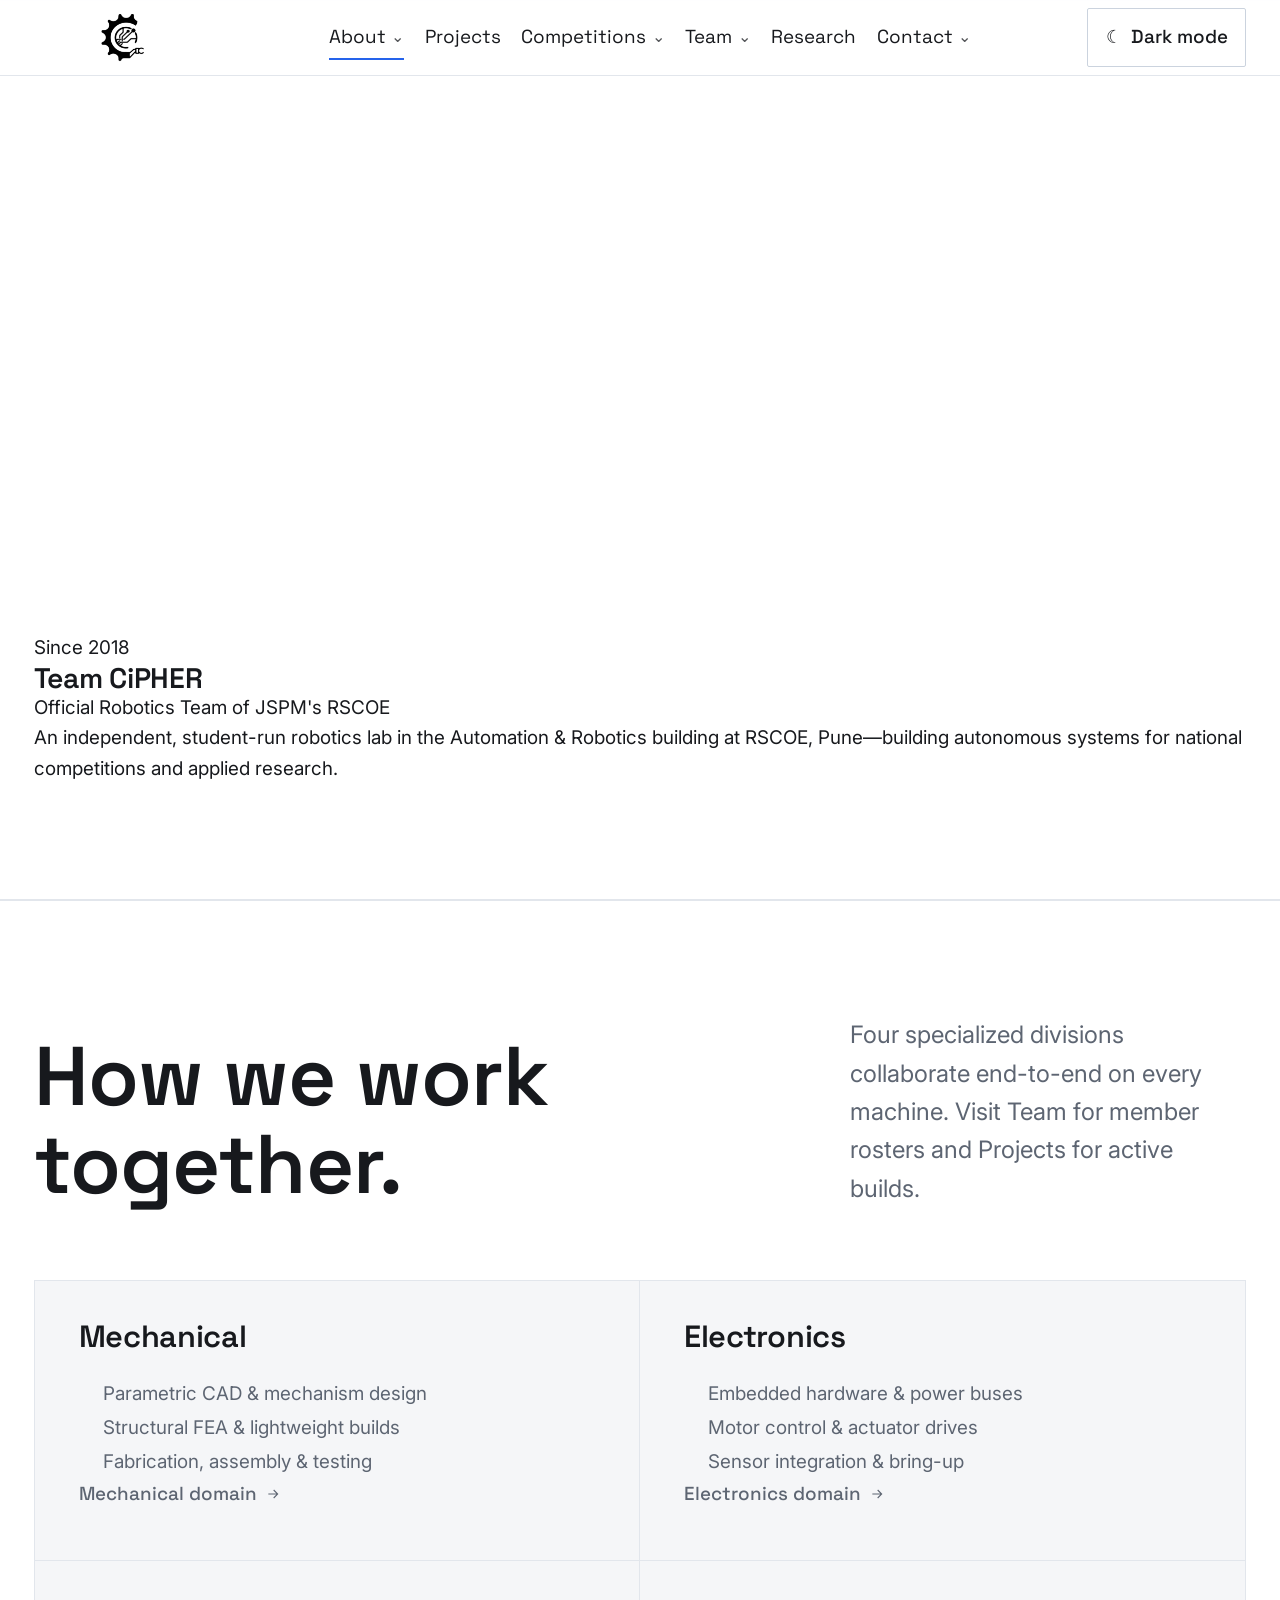
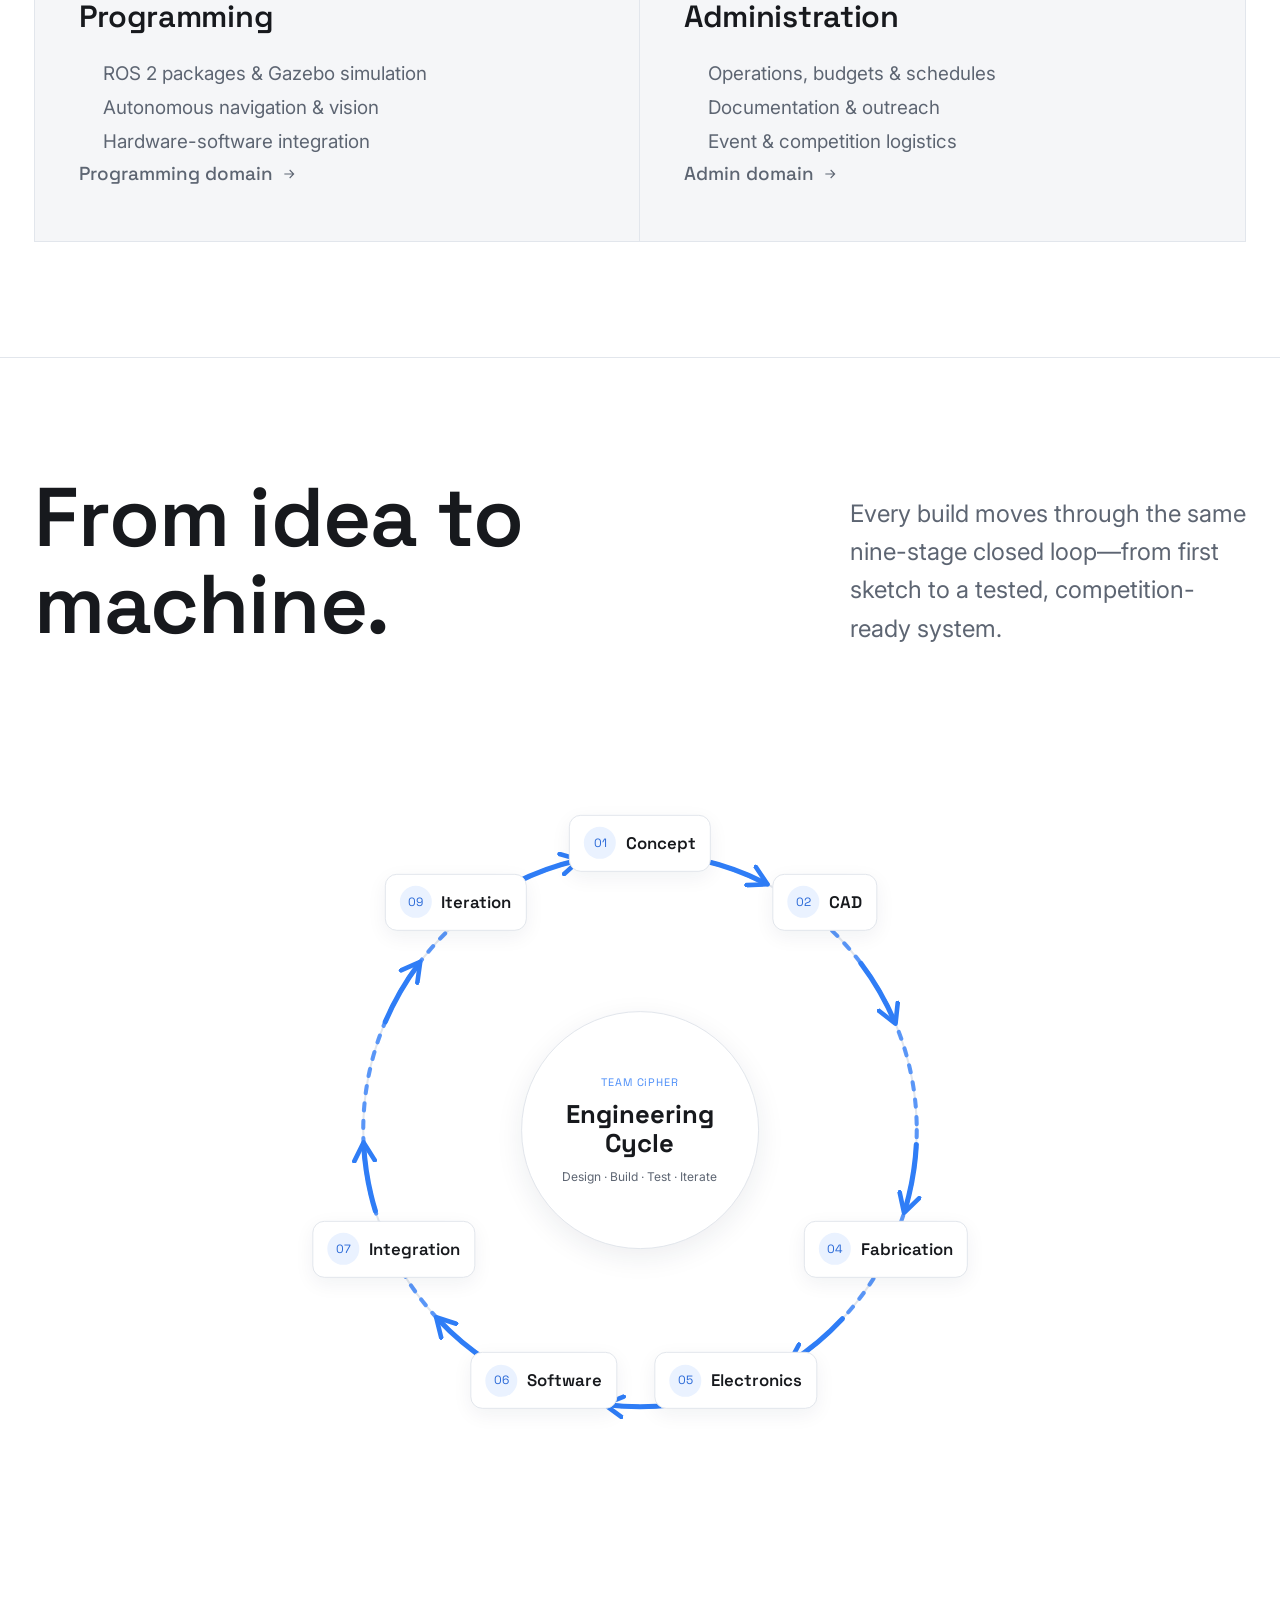
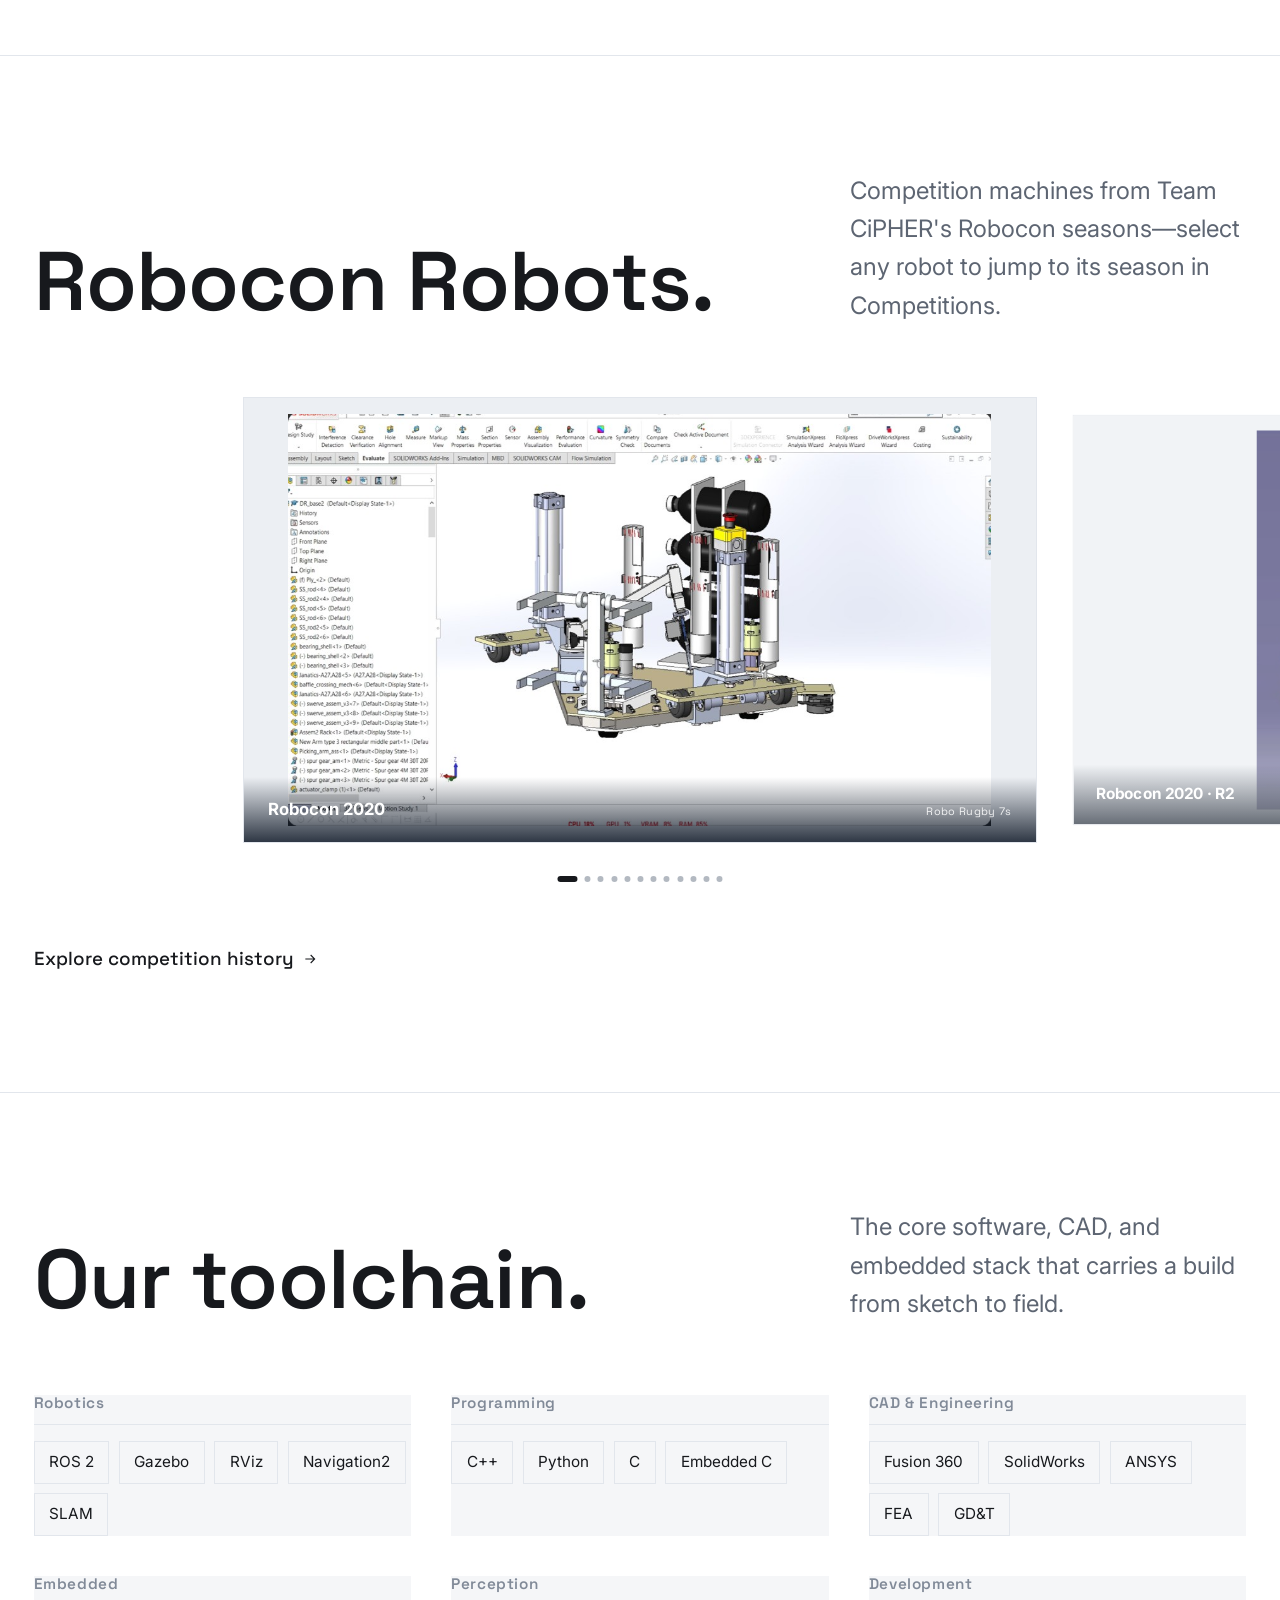
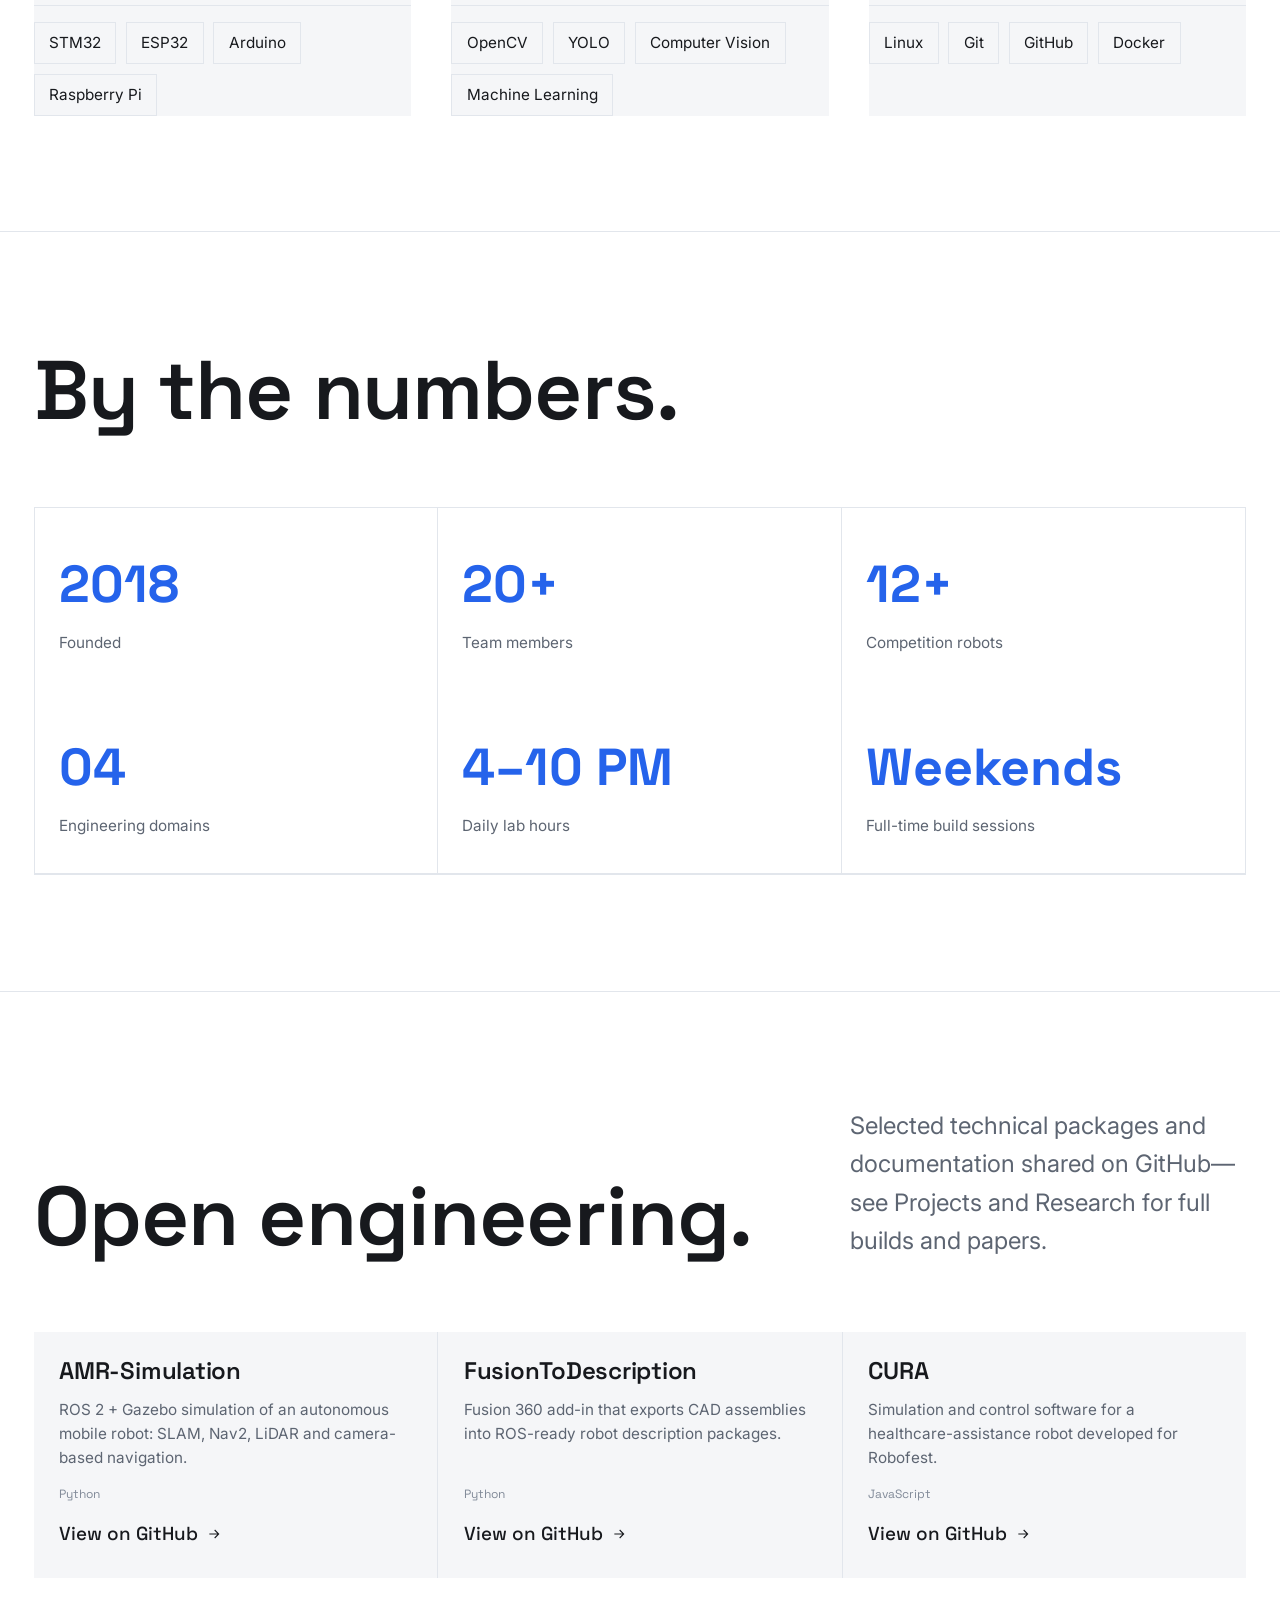
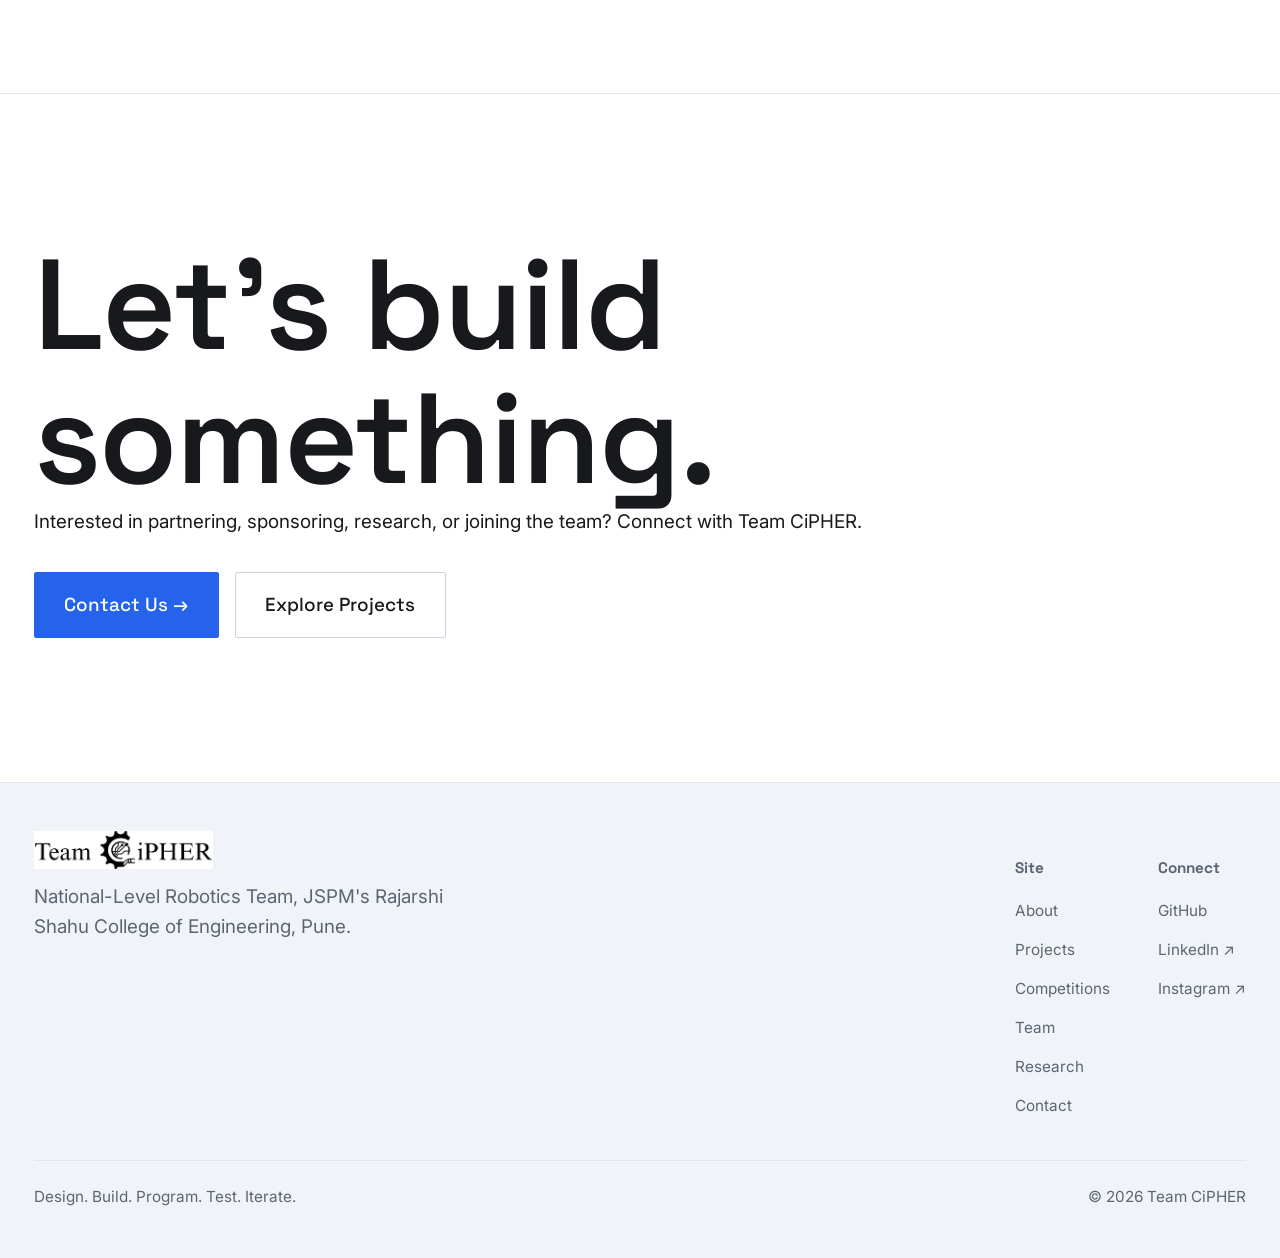
==== commit e9ab6cab: "Update about.html" ====
--- a/about.html
+++ b/about.html
@@ -3,20 +3,21 @@
 <head>
 <meta charset="UTF-8">
 <meta name="viewport" content="width=device-width, initial-scale=1.0">
+<script>(function(){try{var t=localStorage.getItem('cipher-theme');document.documentElement.setAttribute('data-theme',t==='dark'?'dark':'light');}catch(e){document.documentElement.setAttribute('data-theme','light');}})();</script>
 <title>About | Team CiPHER</title>
-<meta name="description" content="Team CiPHER is a national-level robotics team from JSPM's Rajarshi Shahu College of Engineering, Pune, building autonomous systems across mechanical, electronics, programming, and research.">
+<meta name="description" content="Team CiPHER is the Official Robotics Team of JSPM's Rajarshi Shahu College of Engineering, Pune. Since 2018, building autonomous systems across mechanical, electronics, programming, and research.">
 <meta name="theme-color" content="#080808">
 <link rel="canonical" href="https://roboconteamcipher.github.io/Team-CiPHER/about.html">
 <meta property="og:type" content="website">
-<meta property="og:title" content="About | Team CiPHER — JSPM RSCOE Pune">
-<meta property="og:description" content="Founded in 2018, Team CiPHER designs, builds, and programs autonomous robotic systems at JSPM RSCOE, Pune.">
+<meta property="og:title" content="Team CiPHER | Robotics Team | JSPM RSCOE Pune">
+<meta property="og:description" content="Official Robotics Team of JSPM's RSCOE. Since 2018, designing, building, and programming autonomous robotic systems.">
 <meta property="og:image" content="assets/images/robots/robocon2025.jpeg">
 <meta name="twitter:card" content="summary_large_image">
-<meta name="twitter:title" content="About | Team CiPHER — JSPM RSCOE Pune">
-<meta name="twitter:description" content="Founded in 2018, Team CiPHER designs, builds, and programs autonomous robotic systems at JSPM RSCOE, Pune.">
+<meta name="twitter:title" content="Team CiPHER | Robotics Team | JSPM RSCOE Pune">
+<meta name="twitter:description" content="Official Robotics Team of JSPM's RSCOE. Since 2018, designing, building, and programming autonomous robotic systems.">
 <link rel="icon" type="image/png" sizes="32x32" href="assets/images/logos/CiPHER%20Logo%20Tab.png?v=3">
 <link rel="shortcut icon" type="image/png" href="assets/images/logos/CiPHER%20Logo%20Tab.png?v=2">
-<link rel="stylesheet" href="css/style.css?v=nav-fix-2">
+<link rel="stylesheet" href="css/style.css?v=global-dark-4">
 <link rel="stylesheet" href="css/animations.css?v=nav-fix-2">
 <link rel="stylesheet" href="css/responsive.css?v=nav-fix-2">
 </head>
@@ -41,7 +42,7 @@
       <a href="research.html" data-nav="research">Research</a>
       <div class="nav-item nav-item-contact"><a href="contact.html" data-nav="contact">Contact <span class="nav-chevron">⌄</span></a><div class="nav-popover contact-popover"><strong>Connect with us</strong><a href="https://linkedin.com/company/team-cipher" target="_blank" rel="noopener">LinkedIn ↗</a><a href="https://www.instagram.com/team_cipher_/" target="_blank" rel="noopener">Instagram ↗</a><a href="mailto:roboconteamcipher@gmail.com">Email us ↗</a></div></div>
     </nav>
-    <a class="nav-gh btn" href="https://github.com/RoboconTeamCiPHER" target="_blank" rel="noopener">GitHub ↗</a>
+    <button class="nav-theme-toggle btn" type="button" aria-label="Switch to dark mode" title="Switch to dark mode"><span class="theme-toggle-icon" aria-hidden="true">☾</span><span class="theme-toggle-label">Dark mode</span></button>
     <button class="nav-toggle" aria-label="Open menu" aria-expanded="false"><span></span><span></span><span></span></button>
   </div>
 </header>
@@ -49,7 +50,7 @@
 <div class="mobile-menu" aria-hidden="true">
   <button class="mobile-close" aria-label="Close menu">Close ✕</button>
   <ul>
-    <li><a href="about.html">About</a></li><li><a href="projects.html">Projects</a></li><li><a href="competitions.html">Competitions</a></li><li><a href="team.html">Team</a></li><li><a href="research.html">Research</a></li><li><a href="contact.html">Contact</a></li><li><a href="https://github.com/RoboconTeamCiPHER" target="_blank" rel="noopener">GitHub ↗</a></li>
+    <li><a href="about.html">About</a></li><li><a href="projects.html">Projects</a></li><li><a href="competitions.html">Competitions</a></li><li><a href="team.html">Team</a></li><li><a href="research.html">Research</a></li><li><a href="contact.html">Contact</a></li><li class="mobile-theme-item"><button class="mobile-theme-toggle" type="button" aria-label="Switch to dark mode"><span class="theme-toggle-icon" aria-hidden="true">☾</span><span class="theme-toggle-label">Dark mode</span></button></li><li><a href="https://github.com/RoboconTeamCiPHER" target="_blank" rel="noopener">GitHub ↗</a></li>
   </ul>
 </div>
 
@@ -58,9 +59,10 @@
   <!-- HERO -->
   <section class="section hero" id="hero">
     <div class="wrap">
-      <p class="eyebrow" data-reveal>EST. 2018 · JSPM RSCOE, PUNE</p>
-      <h1 data-reveal>We engineer autonomous machines from scratch.</h1>
-      <p class="lede" data-reveal>Team CiPHER is an independent, student-run robotics lab operating out of the Automation &amp; Robotics building at RSCOE—bridging CAD, embedded hardware, and ROS 2 autonomy for national competitions and applied research.</p>
+      <p class="eyebrow" data-reveal>Since 2018</p>
+      <h1 data-reveal>Team CiPHER</h1>
+      <p class="hero-subtitle" data-reveal>Official Robotics Team of JSPM's RSCOE</p>
+      <p class="lede" data-reveal>An independent, student-run robotics lab in the Automation &amp; Robotics building at RSCOE, Pune—building autonomous systems for national competitions and applied research.</p>
     </div>
   </section>
 
@@ -68,45 +70,45 @@
   <section class="section" id="about">
     <div class="wrap">
       <div class="section-head">
-        <h2 data-reveal>Four integrated domains.</h2>
-        <p class="lede" data-reveal>Every robot is built end-to-end by four specialized divisions working under one roof. Meet the people behind each vertical on our <a href="team.html">Team</a> page.</p>
+        <h2 data-reveal>How we work together.</h2>
+        <p class="lede" data-reveal>Four specialized divisions collaborate end-to-end on every machine. Visit <a href="team.html">Team</a> for member rosters and <a href="projects.html">Projects</a> for active builds.</p>
       </div>
       <div class="domains domain-grid" data-reveal-group>
         <article class="domain-card" data-reveal>
           <div class="domain-card-head"><h3>Mechanical</h3></div>
           <ul>
-            <li>Parametric CAD &amp; mechanism kinematics</li>
-            <li>Structural FEA &amp; lightweight chassis design</li>
-            <li>Precision fabrication &amp; assembly</li>
-          </ul>
-          <p class="mt-sm"><a class="link-arrow" href="team.html#mechanical">Mechanical roster <svg viewBox="0 0 24 24" fill="none" stroke="currentColor" stroke-width="1.6"><path d="M5 12h14M13 6l6 6-6 6"/></svg></a></p>
+            <li>Parametric CAD &amp; mechanism design</li>
+            <li>Structural FEA &amp; lightweight builds</li>
+            <li>Fabrication, assembly &amp; testing</li>
+          </ul>
+          <p class="mt-sm"><a class="link-arrow" href="team.html#mechanical">Mechanical domain <svg viewBox="0 0 24 24" fill="none" stroke="currentColor" stroke-width="1.6"><path d="M5 12h14M13 6l6 6-6 6"/></svg></a></p>
         </article>
         <article class="domain-card" data-reveal>
           <div class="domain-card-head"><h3>Electronics</h3></div>
           <ul>
-            <li>Custom PCBs &amp; power distribution</li>
-            <li>BLDC/servo actuation &amp; closed-loop control</li>
-            <li>Sensor fusion &amp; low-level firmware</li>
-          </ul>
-          <p class="mt-sm"><a class="link-arrow" href="team.html#electronics">Electronics roster <svg viewBox="0 0 24 24" fill="none" stroke="currentColor" stroke-width="1.6"><path d="M5 12h14M13 6l6 6-6 6"/></svg></a></p>
+            <li>Embedded hardware &amp; power buses</li>
+            <li>Motor control &amp; actuator drives</li>
+            <li>Sensor integration &amp; bring-up</li>
+          </ul>
+          <p class="mt-sm"><a class="link-arrow" href="team.html#electronics">Electronics domain <svg viewBox="0 0 24 24" fill="none" stroke="currentColor" stroke-width="1.6"><path d="M5 12h14M13 6l6 6-6 6"/></svg></a></p>
         </article>
         <article class="domain-card" data-reveal>
           <div class="domain-card-head"><h3>Programming</h3></div>
           <ul>
-            <li>ROS 2 architecture &amp; Gazebo simulation</li>
-            <li>SLAM, localization &amp; path planning</li>
-            <li>Real-time computer vision &amp; perception</li>
-          </ul>
-          <p class="mt-sm"><a class="link-arrow" href="team.html#programming">Programming roster <svg viewBox="0 0 24 24" fill="none" stroke="currentColor" stroke-width="1.6"><path d="M5 12h14M13 6l6 6-6 6"/></svg></a></p>
+            <li>ROS 2 packages &amp; Gazebo simulation</li>
+            <li>Autonomous navigation &amp; vision</li>
+            <li>Hardware-software integration</li>
+          </ul>
+          <p class="mt-sm"><a class="link-arrow" href="team.html#programming">Programming domain <svg viewBox="0 0 24 24" fill="none" stroke="currentColor" stroke-width="1.6"><path d="M5 12h14M13 6l6 6-6 6"/></svg></a></p>
         </article>
         <article class="domain-card" data-reveal>
           <div class="domain-card-head"><h3>Administration</h3></div>
           <ul>
-            <li>Sponsorships, budgeting &amp; procurement</li>
-            <li>Technical documentation &amp; brand outreach</li>
-            <li>Competition logistics &amp; build schedules</li>
-          </ul>
-          <p class="mt-sm"><a class="link-arrow" href="team.html#administration">Admin roster <svg viewBox="0 0 24 24" fill="none" stroke="currentColor" stroke-width="1.6"><path d="M5 12h14M13 6l6 6-6 6"/></svg></a></p>
+            <li>Operations, budgets &amp; schedules</li>
+            <li>Documentation &amp; outreach</li>
+            <li>Event &amp; competition logistics</li>
+          </ul>
+          <p class="mt-sm"><a class="link-arrow" href="team.html#administration">Admin domain <svg viewBox="0 0 24 24" fill="none" stroke="currentColor" stroke-width="1.6"><path d="M5 12h14M13 6l6 6-6 6"/></svg></a></p>
         </article>
       </div>
     </div>
@@ -117,7 +119,7 @@
     <div class="wrap">
       <div class="section-head">
         <h2 data-reveal>From idea to machine.</h2>
-        <p class="lede" data-reveal>Every build moves through the same nine-stage closed loop—from initial sketch to a tested, field-ready robot.</p>
+        <p class="lede" data-reveal>Every build moves through the same nine-stage closed loop—from first sketch to a tested, competition-ready system.</p>
       </div>
       <div class="pipeline-cycle" aria-label="Nine-stage engineering cycle">
         <svg class="pipeline-cycle-ring" viewBox="0 0 800 800" aria-hidden="true">
@@ -156,8 +158,8 @@
   <section class="section" id="competition-robots">
     <div class="wrap">
       <div class="section-head">
-        <h2 data-reveal>Robocon archive.</h2>
-        <p class="lede" data-reveal>Seven seasons of competition machines engineered for DD Robocon—click any robot for full season specs.</p>
+        <h2 data-reveal>Robocon Robots.</h2>
+        <p class="lede" data-reveal>Competition machines from Team CiPHER's Robocon seasons—select any robot to jump to its season in Competitions.</p>
       </div>
 
       <div class="robocon-carousel mt-lg" data-robocon-slider aria-label="Robocon robot carousel">
@@ -216,7 +218,7 @@
         <div class="robocon-carousel-dots" role="tablist" aria-label="Robocon robot slides"></div>
       </div>
 
-      <p class="mt-lg"><a class="link-arrow" href="competitions.html">Explore full competition history <svg viewBox="0 0 24 24" fill="none" stroke="currentColor" stroke-width="1.6"><path d="M5 12h14M13 6l6 6-6 6"/></svg></a></p>
+      <p class="mt-lg"><a class="link-arrow" href="competitions.html">Explore competition history <svg viewBox="0 0 24 24" fill="none" stroke="currentColor" stroke-width="1.6"><path d="M5 12h14M13 6l6 6-6 6"/></svg></a></p>
     </div>
   </section>
 
@@ -224,8 +226,8 @@
   <section class="section" id="toolchain">
     <div class="wrap">
       <div class="section-head">
-        <h2 data-reveal>Engineering stack.</h2>
-        <p class="lede" data-reveal>The core software, CAD, and embedded tools powering our lab.</p>
+        <h2 data-reveal>Our toolchain.</h2>
+        <p class="lede" data-reveal>The core software, CAD, and embedded stack that carries a build from sketch to field.</p>
       </div>
       <div class="stack-grid">
         <div class="stack-group" data-reveal>
@@ -237,7 +239,7 @@
           <ul><li>C++</li><li>Python</li><li>C</li><li>Embedded C</li></ul>
         </div>
         <div class="stack-group" data-reveal>
-          <h4>CAD &amp; Analysis</h4>
+          <h4>CAD &amp; Engineering</h4>
           <ul><li>Fusion 360</li><li>SolidWorks</li><li>ANSYS</li><li>FEA</li><li>GD&amp;T</li></ul>
         </div>
         <div class="stack-group" data-reveal>
@@ -249,26 +251,26 @@
           <ul><li>OpenCV</li><li>YOLO</li><li>Computer Vision</li><li>Machine Learning</li></ul>
         </div>
         <div class="stack-group" data-reveal>
-          <h4>Workflow</h4>
+          <h4>Development</h4>
           <ul><li>Linux</li><li>Git</li><li>GitHub</li><li>Docker</li></ul>
         </div>
       </div>
     </div>
   </section>
 
-  <!-- STATS -->
+  <!-- ACHIEVEMENTS -->
   <section class="section" id="stats">
     <div class="wrap">
       <div class="section-head">
-        <h2 data-reveal>Lab snapshot.</h2>
+        <h2 data-reveal>By the numbers.</h2>
       </div>
       <div class="stats-grid">
-        <div class="stat" data-reveal><div class="num">2018</div><div class="label">Year founded</div></div>
-        <div class="stat" data-reveal><div class="num">20+</div><div class="label">Active engineers</div></div>
+        <div class="stat" data-reveal><div class="num">2018</div><div class="label">Founded</div></div>
+        <div class="stat" data-reveal><div class="num">20+</div><div class="label">Team members</div></div>
         <div class="stat" data-reveal><div class="num">12+</div><div class="label">Competition robots</div></div>
-        <div class="stat" data-reveal><div class="num">04</div><div class="label">Core divisions</div></div>
+        <div class="stat" data-reveal><div class="num">04</div><div class="label">Engineering domains</div></div>
         <div class="stat" data-reveal><div class="num">4–10 PM</div><div class="label">Daily lab hours</div></div>
-        <div class="stat" data-reveal><div class="num">Weekends</div><div class="label">Full-day build sprints</div></div>
+        <div class="stat" data-reveal><div class="num">Weekends</div><div class="label">Full-time build sessions</div></div>
       </div>
     </div>
   </section>
@@ -278,7 +280,7 @@
     <div class="wrap">
       <div class="section-head">
         <h2 data-reveal>Open engineering.</h2>
-        <p class="lede" data-reveal>Selected packages, CAD releases, and technical docs published on GitHub. See <a href="projects.html">Projects</a> and <a href="research.html">Research</a> for deep dives.</p>
+        <p class="lede" data-reveal>Selected technical packages and documentation shared on GitHub—see <a href="projects.html">Projects</a> and <a href="research.html">Research</a> for full builds and papers.</p>
       </div>
       <div class="repo-grid" data-repo-grid></div>
     </div>
@@ -287,11 +289,11 @@
   <!-- CTA -->
   <section class="section cta">
     <div class="wrap">
-      <h2 data-reveal>Build with Team CiPHER.</h2>
-      <p class="lede" data-reveal>Reach out for sponsorships, research collaborations, or joining the lab.</p>
+      <h2 data-reveal>Let's build something.</h2>
+      <p class="lede" data-reveal>Interested in partnering, sponsoring, research, or joining the team? Connect with Team CiPHER.</p>
       <div class="cta-buttons" data-reveal>
         <a class="btn btn-solid" href="contact.html">Contact Us →</a>
-        <a class="btn" href="projects.html">View Projects</a>
+        <a class="btn" href="projects.html">Explore Projects</a>
       </div>
     </div>
   </section>
@@ -302,7 +304,7 @@
   <div class="wrap">
     <div class="footer-top">
       <div>
-        <div class="nav-logo"><img src="assets/logos/Team%20CiPHER%20Logo.png" alt="Team CiPHER" class="nav-logo-image"></div>
+        <div class="nav-logo"><img src="assets/logos/Team%20CiPHER%20Logo.png" data-logo-light="assets/logos/Team%20CiPHER%20Logo.png" data-logo-dark="assets/logos/Team%20CiPHER%20Logo%20W.png" alt="Team CiPHER" class="nav-logo-image footer-team-logo"></div>
         <p class="footer-description">National-Level Robotics Team, JSPM's Rajarshi Shahu College of Engineering, Pune.</p>
       </div>
       <div class="footer-cols">
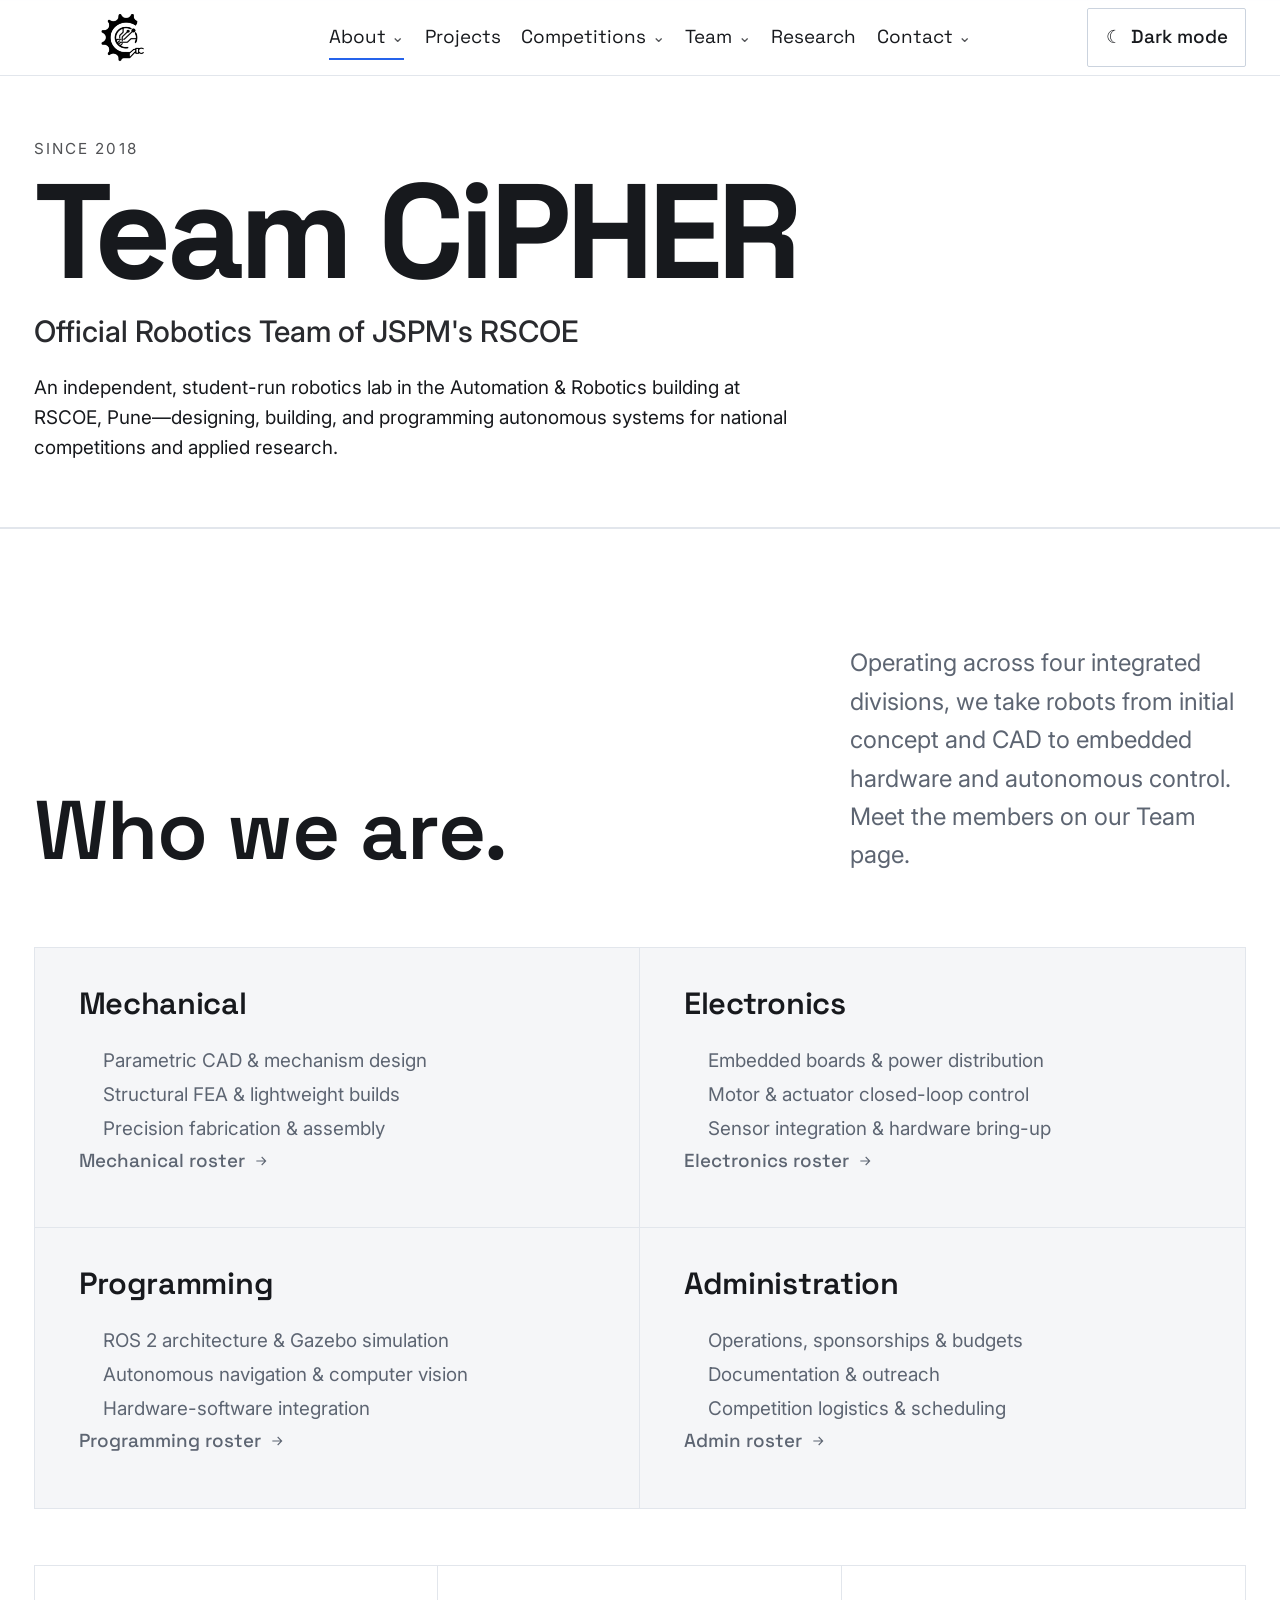
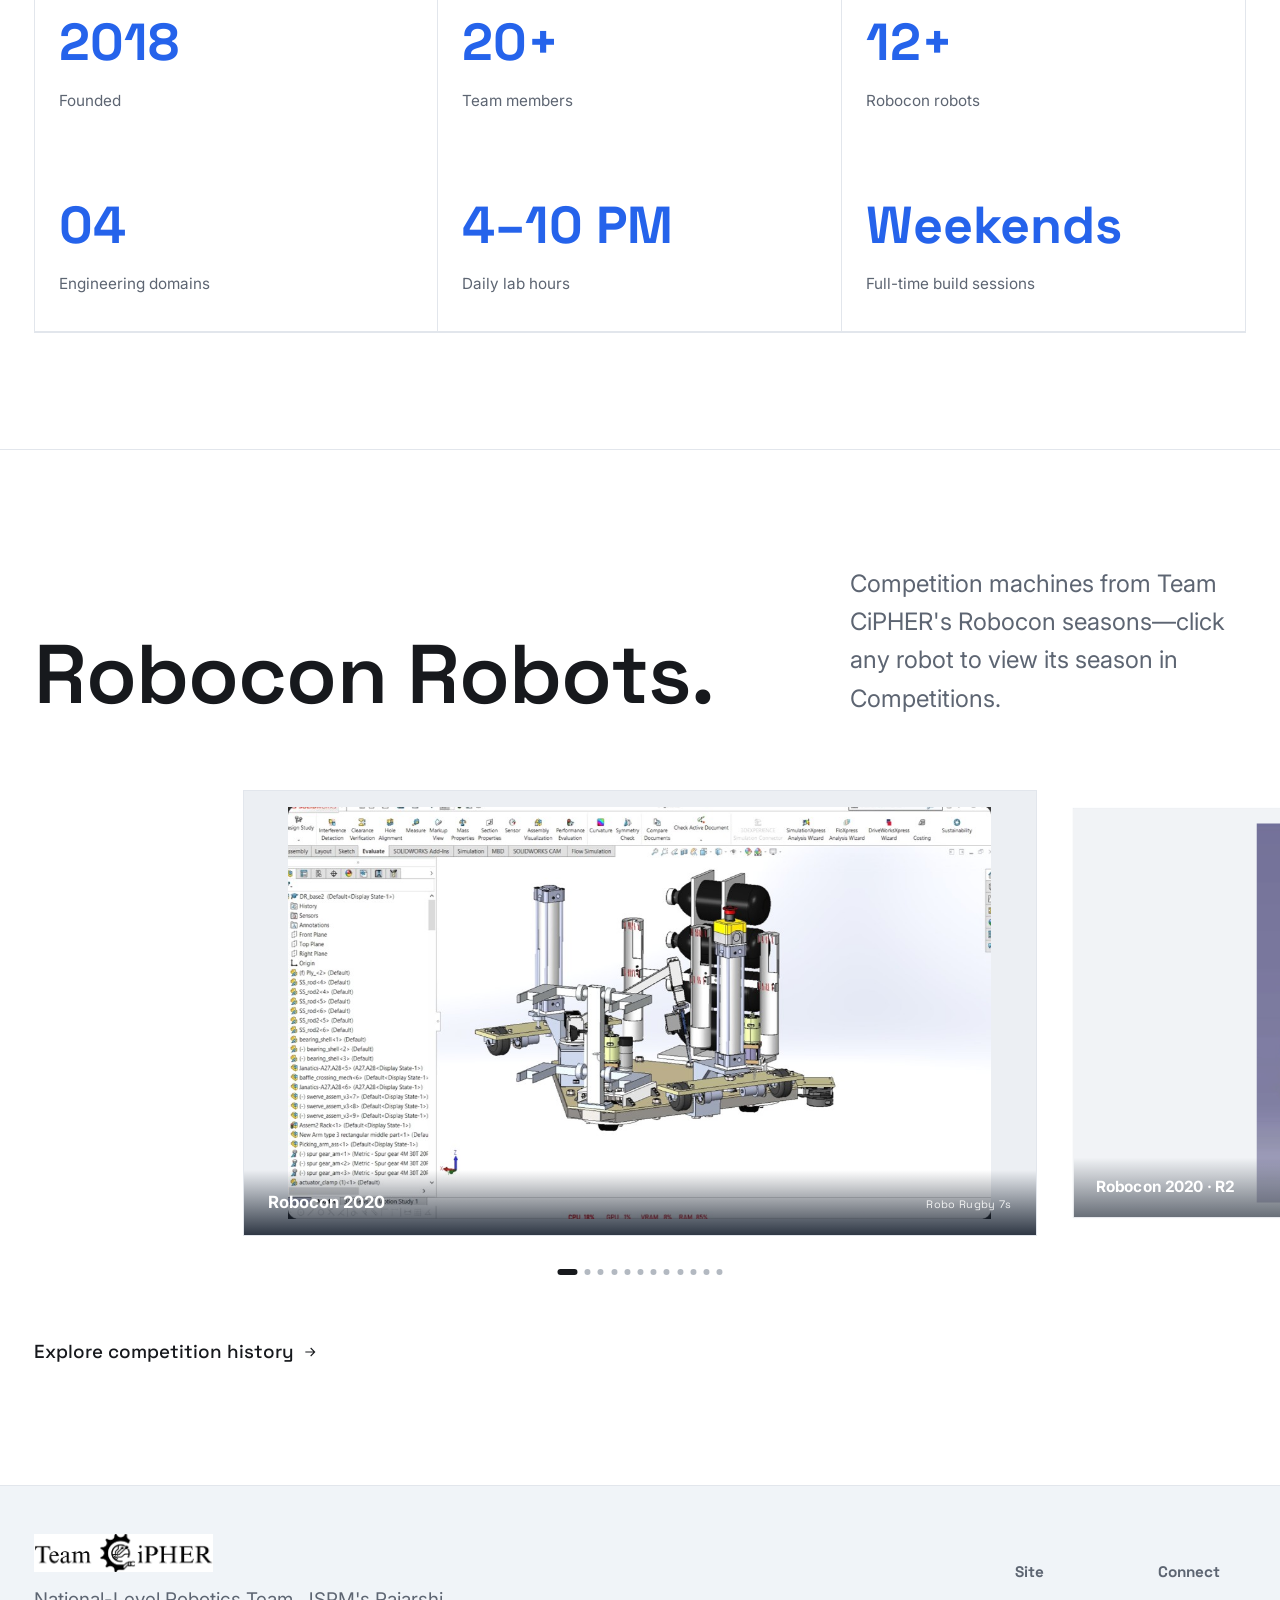
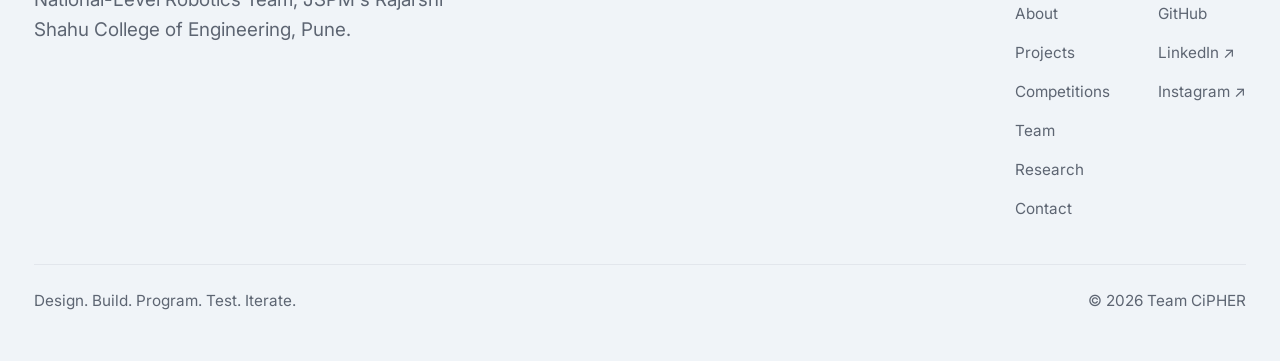
==== commit 9ea89616: "Update about.html" ====
--- a/about.html
+++ b/about.html
@@ -20,6 +20,38 @@
 <link rel="stylesheet" href="css/style.css?v=global-dark-4">
 <link rel="stylesheet" href="css/animations.css?v=nav-fix-2">
 <link rel="stylesheet" href="css/responsive.css?v=nav-fix-2">
+<style>
+  #hero.about-hero {
+    display: block;
+    min-height: 0 !important;
+    height: auto !important;
+    padding-top: clamp(6.5rem, 11vw, 8.5rem) !important;
+    padding-bottom: clamp(2.5rem, 5vw, 4rem) !important;
+  }
+  #hero.about-hero .eyebrow {
+    font-size: 0.95rem;
+    letter-spacing: 0.14em;
+    text-transform: uppercase;
+    opacity: 0.75;
+    margin: 0 0 0.5rem;
+  }
+  #hero.about-hero .hero-title-giant {
+    font-size: clamp(3.75rem, 10.5vw, 8.5rem) !important;
+    line-height: 0.94 !important;
+    letter-spacing: -0.04em;
+    font-weight: 800;
+    margin: 0 0 0.75rem !important;
+  }
+  #hero.about-hero .hero-subtitle {
+    font-size: clamp(1.25rem, 2.5vw, 1.85rem);
+    font-weight: 500;
+    margin: 0 0 1.1rem;
+    opacity: 0.92;
+  }
+  #hero.about-hero .lede {
+    max-width: 64ch;
+  }
+</style>
 </head>
 <body>
 
@@ -35,7 +67,7 @@
   <div class="wrap">
     <a href="index.html" class="nav-logo"><img src="assets/logos/CiPHER%20Logo%20Black.png" alt="CiPHER" class="nav-logo-image"></a>
     <nav class="nav-links" aria-label="Primary">
-      <div class="nav-item nav-item-about"><a href="about.html" data-nav="about">About <span class="nav-chevron">⌄</span></a><div class="nav-popover about-popover"><strong>Explore Team CiPHER</strong><a href="about.html#about">Who We Are</a><a href="about.html#pipeline">Our Workflow</a><a href="about.html#competition-robots">Robots &amp; Builds</a><a href="about.html#toolchain">Engineering Toolchain</a></div></div>
+      <div class="nav-item nav-item-about"><a href="about.html" data-nav="about">About <span class="nav-chevron">⌄</span></a><div class="nav-popover about-popover"><strong>Explore Team CiPHER</strong><a href="about.html#hero">Overview</a><a href="about.html#about">Our Domains</a><a href="about.html#competition-robots">Robocon Robots</a></div></div>
       <a href="projects.html" data-nav="projects">Projects</a>
       <div class="nav-item nav-item-competitions"><a href="competitions.html" data-nav="competitions">Competitions <span class="nav-chevron">⌄</span></a><div class="nav-popover competitions-popover"><div class="popover-heading"><span>COMPETITIONS</span><a href="competitions.html">All competitions ↗</a></div><div class="competition-popover-grid"><a class="competition-popover-card" href="competitions.html#robocon-2025"><img class="competition-popover-robocon-logo" src="assets/images/competitions/Robocon%202026%20Logo.png" alt="Robocon 2026 competition logo"><span>DD Robocon</span><small>National robotics competition</small></a><a class="competition-popover-card" href="projects.html"><img class="competition-popover-robocon-logo" src="assets/images/competitions/Robofest%20Logo.png" alt="Robofest competition logo"><span>Robofest</span><small>Applied robotics projects</small></a><a class="competition-popover-card" href="competitions.html"><img class="competition-popover-robocon-logo" src="assets/images/competitions/MindSpark%20Logo.png" alt="MindSpark competition logo"><span>MindSpark</span><small>Technical festival</small></a></div></div></div>
       <div class="nav-item nav-item-team"><a href="team.html" data-nav="team">Team <span class="nav-chevron">⌄</span></a><div class="nav-popover team-popover"><strong>Our domains</strong><a href="team.html#mechanical">Mechanical <span>CAD · Design · Analysis</span></a><a href="team.html#electronics">Electronics <span>Embedded · Sensors · Control</span></a><a href="team.html#programming">Programming <span>ROS 2 · Vision · Autonomy</span></a><a href="team.html#administration">Admin <span>Operations · Outreach</span></a></div></div>
@@ -56,110 +88,80 @@
 
 <main id="main">
 
-  <!-- HERO -->
-  <section class="section hero" id="hero">
+  <!-- 1. HERO -->
+  <section class="section hero about-hero" id="hero">
     <div class="wrap">
       <p class="eyebrow" data-reveal>Since 2018</p>
-      <h1 data-reveal>Team CiPHER</h1>
+      <h1 class="hero-title-giant" data-reveal>Team CiPHER</h1>
       <p class="hero-subtitle" data-reveal>Official Robotics Team of JSPM's RSCOE</p>
-      <p class="lede" data-reveal>An independent, student-run robotics lab in the Automation &amp; Robotics building at RSCOE, Pune—building autonomous systems for national competitions and applied research.</p>
+      <p class="lede" data-reveal>An independent, student-run robotics lab in the Automation &amp; Robotics building at RSCOE, Pune—designing, building, and programming autonomous systems for national competitions and applied research.</p>
     </div>
   </section>
 
-  <!-- DOMAINS -->
+  <!-- 2. TEAM INFO -->
   <section class="section" id="about">
     <div class="wrap">
       <div class="section-head">
-        <h2 data-reveal>How we work together.</h2>
-        <p class="lede" data-reveal>Four specialized divisions collaborate end-to-end on every machine. Visit <a href="team.html">Team</a> for member rosters and <a href="projects.html">Projects</a> for active builds.</p>
-      </div>
+        <h2 data-reveal>Who we are.</h2>
+        <p class="lede" data-reveal>Operating across four integrated divisions, we take robots from initial concept and CAD to embedded hardware and autonomous control. Meet the members on our <a href="team.html">Team</a> page.</p>
+      </div>
+
       <div class="domains domain-grid" data-reveal-group>
         <article class="domain-card" data-reveal>
           <div class="domain-card-head"><h3>Mechanical</h3></div>
           <ul>
             <li>Parametric CAD &amp; mechanism design</li>
             <li>Structural FEA &amp; lightweight builds</li>
-            <li>Fabrication, assembly &amp; testing</li>
-          </ul>
-          <p class="mt-sm"><a class="link-arrow" href="team.html#mechanical">Mechanical domain <svg viewBox="0 0 24 24" fill="none" stroke="currentColor" stroke-width="1.6"><path d="M5 12h14M13 6l6 6-6 6"/></svg></a></p>
+            <li>Precision fabrication &amp; assembly</li>
+          </ul>
+          <p class="mt-sm"><a class="link-arrow" href="team.html#mechanical">Mechanical roster <svg viewBox="0 0 24 24" fill="none" stroke="currentColor" stroke-width="1.6"><path d="M5 12h14M13 6l6 6-6 6"/></svg></a></p>
         </article>
         <article class="domain-card" data-reveal>
           <div class="domain-card-head"><h3>Electronics</h3></div>
           <ul>
-            <li>Embedded hardware &amp; power buses</li>
-            <li>Motor control &amp; actuator drives</li>
-            <li>Sensor integration &amp; bring-up</li>
-          </ul>
-          <p class="mt-sm"><a class="link-arrow" href="team.html#electronics">Electronics domain <svg viewBox="0 0 24 24" fill="none" stroke="currentColor" stroke-width="1.6"><path d="M5 12h14M13 6l6 6-6 6"/></svg></a></p>
+            <li>Embedded boards &amp; power distribution</li>
+            <li>Motor &amp; actuator closed-loop control</li>
+            <li>Sensor integration &amp; hardware bring-up</li>
+          </ul>
+          <p class="mt-sm"><a class="link-arrow" href="team.html#electronics">Electronics roster <svg viewBox="0 0 24 24" fill="none" stroke="currentColor" stroke-width="1.6"><path d="M5 12h14M13 6l6 6-6 6"/></svg></a></p>
         </article>
         <article class="domain-card" data-reveal>
           <div class="domain-card-head"><h3>Programming</h3></div>
           <ul>
-            <li>ROS 2 packages &amp; Gazebo simulation</li>
-            <li>Autonomous navigation &amp; vision</li>
+            <li>ROS 2 architecture &amp; Gazebo simulation</li>
+            <li>Autonomous navigation &amp; computer vision</li>
             <li>Hardware-software integration</li>
           </ul>
-          <p class="mt-sm"><a class="link-arrow" href="team.html#programming">Programming domain <svg viewBox="0 0 24 24" fill="none" stroke="currentColor" stroke-width="1.6"><path d="M5 12h14M13 6l6 6-6 6"/></svg></a></p>
+          <p class="mt-sm"><a class="link-arrow" href="team.html#programming">Programming roster <svg viewBox="0 0 24 24" fill="none" stroke="currentColor" stroke-width="1.6"><path d="M5 12h14M13 6l6 6-6 6"/></svg></a></p>
         </article>
         <article class="domain-card" data-reveal>
           <div class="domain-card-head"><h3>Administration</h3></div>
           <ul>
-            <li>Operations, budgets &amp; schedules</li>
+            <li>Operations, sponsorships &amp; budgets</li>
             <li>Documentation &amp; outreach</li>
-            <li>Event &amp; competition logistics</li>
-          </ul>
-          <p class="mt-sm"><a class="link-arrow" href="team.html#administration">Admin domain <svg viewBox="0 0 24 24" fill="none" stroke="currentColor" stroke-width="1.6"><path d="M5 12h14M13 6l6 6-6 6"/></svg></a></p>
-        </article>
+            <li>Competition logistics &amp; scheduling</li>
+          </ul>
+          <p class="mt-sm"><a class="link-arrow" href="team.html#administration">Admin roster <svg viewBox="0 0 24 24" fill="none" stroke="currentColor" stroke-width="1.6"><path d="M5 12h14M13 6l6 6-6 6"/></svg></a></p>
+        </article>
+      </div>
+
+      <div class="stats-grid mt-lg">
+        <div class="stat" data-reveal><div class="num">2018</div><div class="label">Founded</div></div>
+        <div class="stat" data-reveal><div class="num">20+</div><div class="label">Team members</div></div>
+        <div class="stat" data-reveal><div class="num">12+</div><div class="label">Robocon robots</div></div>
+        <div class="stat" data-reveal><div class="num">04</div><div class="label">Engineering domains</div></div>
+        <div class="stat" data-reveal><div class="num">4–10 PM</div><div class="label">Daily lab hours</div></div>
+        <div class="stat" data-reveal><div class="num">Weekends</div><div class="label">Full-time build sessions</div></div>
       </div>
     </div>
   </section>
 
-  <!-- PIPELINE -->
-  <section class="section" id="pipeline">
-    <div class="wrap">
-      <div class="section-head">
-        <h2 data-reveal>From idea to machine.</h2>
-        <p class="lede" data-reveal>Every build moves through the same nine-stage closed loop—from first sketch to a tested, competition-ready system.</p>
-      </div>
-      <div class="pipeline-cycle" aria-label="Nine-stage engineering cycle">
-        <svg class="pipeline-cycle-ring" viewBox="0 0 800 800" aria-hidden="true">
-          <defs>
-            <marker id="pipeline-arrow" markerWidth="24" markerHeight="24" refX="18" refY="12" orient="auto" markerUnits="userSpaceOnUse">
-              <path d="M2,2 L20,12 L2,22" fill="none" stroke="#2f7df6" stroke-width="4.5" stroke-linecap="round" stroke-linejoin="round"></path>
-            </marker>
-          </defs>
-          <circle class="pipeline-ring-base" cx="400" cy="400" r="270"></circle>
-          <circle class="pipeline-ring-dots" cx="400" cy="400" r="270"></circle>
-          <path class="pipeline-direction-arrow" d="M 460.7 136.9 A 270 270 0 0 1 522.6 159.4" marker-end="url(#pipeline-arrow)"></path>
-          <path class="pipeline-direction-arrow" d="M 615.6 237.5 A 270 270 0 0 1 648.5 294.5" marker-end="url(#pipeline-arrow)"></path>
-          <path class="pipeline-direction-arrow" d="M 669.6 414.1 A 270 270 0 0 1 658.2 478.9" marker-end="url(#pipeline-arrow)"></path>
-          <path class="pipeline-direction-arrow" d="M 597.5 584.1 A 270 270 0 0 1 547.1 626.4" marker-end="url(#pipeline-arrow)"></path>
-          <path class="pipeline-direction-arrow" d="M 432.9 668.0 A 270 270 0 0 1 367.1 668.0" marker-end="url(#pipeline-arrow)"></path>
-          <path class="pipeline-direction-arrow" d="M 252.9 626.4 A 270 270 0 0 1 202.5 584.1" marker-end="url(#pipeline-arrow)"></path>
-          <path class="pipeline-direction-arrow" d="M 141.8 478.9 A 270 270 0 0 1 130.4 414.1" marker-end="url(#pipeline-arrow)"></path>
-          <path class="pipeline-direction-arrow" d="M 151.5 294.5 A 270 270 0 0 1 184.4 237.5" marker-end="url(#pipeline-arrow)"></path>
-          <path class="pipeline-direction-arrow" d="M 277.4 159.4 A 270 270 0 0 1 339.3 136.9" marker-end="url(#pipeline-arrow)"></path>
-        </svg>
-        <div class="pipeline-cycle-center"><span>TEAM CiPHER</span><strong>Engineering<br>Cycle</strong><small>Design · Build · Test · Iterate</small></div>
-        <div class="pipeline-cycle-stage stage-1" data-reveal><span class="pipeline-num">01</span><strong>Concept</strong></div>
-        <div class="pipeline-cycle-stage stage-2" data-reveal><span class="pipeline-num">02</span><strong>CAD</strong></div>
-        <div class="pipeline-cycle-stage stage-3" data-reveal><span class="pipeline-num">03</span><strong>Simulation</strong></div>
-        <div class="pipeline-cycle-stage stage-4" data-reveal><span class="pipeline-num">04</span><strong>Fabrication</strong></div>
-        <div class="pipeline-cycle-stage stage-5" data-reveal><span class="pipeline-num">05</span><strong>Electronics</strong></div>
-        <div class="pipeline-cycle-stage stage-6" data-reveal><span class="pipeline-num">06</span><strong>Software</strong></div>
-        <div class="pipeline-cycle-stage stage-7" data-reveal><span class="pipeline-num">07</span><strong>Integration</strong></div>
-        <div class="pipeline-cycle-stage stage-8" data-reveal><span class="pipeline-num">08</span><strong>Testing</strong></div>
-        <div class="pipeline-cycle-stage stage-9" data-reveal><span class="pipeline-num">09</span><strong>Iteration</strong></div>
-      </div>
-    </div>
-  </section>
-
-  <!-- COMPETITION ROBOTS -->
+  <!-- 3. ROBOCON ROBOT CAROUSEL -->
   <section class="section" id="competition-robots">
     <div class="wrap">
       <div class="section-head">
         <h2 data-reveal>Robocon Robots.</h2>
-        <p class="lede" data-reveal>Competition machines from Team CiPHER's Robocon seasons—select any robot to jump to its season in Competitions.</p>
+        <p class="lede" data-reveal>Competition machines from Team CiPHER's Robocon seasons—click any robot to view its season in Competitions.</p>
       </div>
 
       <div class="robocon-carousel mt-lg" data-robocon-slider aria-label="Robocon robot carousel">
@@ -222,82 +224,6 @@
     </div>
   </section>
 
-  <!-- TOOLCHAIN -->
-  <section class="section" id="toolchain">
-    <div class="wrap">
-      <div class="section-head">
-        <h2 data-reveal>Our toolchain.</h2>
-        <p class="lede" data-reveal>The core software, CAD, and embedded stack that carries a build from sketch to field.</p>
-      </div>
-      <div class="stack-grid">
-        <div class="stack-group" data-reveal>
-          <h4>Robotics</h4>
-          <ul><li>ROS 2</li><li>Gazebo</li><li>RViz</li><li>Navigation2</li><li>SLAM</li></ul>
-        </div>
-        <div class="stack-group" data-reveal>
-          <h4>Programming</h4>
-          <ul><li>C++</li><li>Python</li><li>C</li><li>Embedded C</li></ul>
-        </div>
-        <div class="stack-group" data-reveal>
-          <h4>CAD &amp; Engineering</h4>
-          <ul><li>Fusion 360</li><li>SolidWorks</li><li>ANSYS</li><li>FEA</li><li>GD&amp;T</li></ul>
-        </div>
-        <div class="stack-group" data-reveal>
-          <h4>Embedded</h4>
-          <ul><li>STM32</li><li>ESP32</li><li>Arduino</li><li>Raspberry Pi</li></ul>
-        </div>
-        <div class="stack-group" data-reveal>
-          <h4>Perception</h4>
-          <ul><li>OpenCV</li><li>YOLO</li><li>Computer Vision</li><li>Machine Learning</li></ul>
-        </div>
-        <div class="stack-group" data-reveal>
-          <h4>Development</h4>
-          <ul><li>Linux</li><li>Git</li><li>GitHub</li><li>Docker</li></ul>
-        </div>
-      </div>
-    </div>
-  </section>
-
-  <!-- ACHIEVEMENTS -->
-  <section class="section" id="stats">
-    <div class="wrap">
-      <div class="section-head">
-        <h2 data-reveal>By the numbers.</h2>
-      </div>
-      <div class="stats-grid">
-        <div class="stat" data-reveal><div class="num">2018</div><div class="label">Founded</div></div>
-        <div class="stat" data-reveal><div class="num">20+</div><div class="label">Team members</div></div>
-        <div class="stat" data-reveal><div class="num">12+</div><div class="label">Competition robots</div></div>
-        <div class="stat" data-reveal><div class="num">04</div><div class="label">Engineering domains</div></div>
-        <div class="stat" data-reveal><div class="num">4–10 PM</div><div class="label">Daily lab hours</div></div>
-        <div class="stat" data-reveal><div class="num">Weekends</div><div class="label">Full-time build sessions</div></div>
-      </div>
-    </div>
-  </section>
-
-  <!-- OPEN SOURCE -->
-  <section class="section" id="open-source">
-    <div class="wrap">
-      <div class="section-head">
-        <h2 data-reveal>Open engineering.</h2>
-        <p class="lede" data-reveal>Selected technical packages and documentation shared on GitHub—see <a href="projects.html">Projects</a> and <a href="research.html">Research</a> for full builds and papers.</p>
-      </div>
-      <div class="repo-grid" data-repo-grid></div>
-    </div>
-  </section>
-
-  <!-- CTA -->
-  <section class="section cta">
-    <div class="wrap">
-      <h2 data-reveal>Let's build something.</h2>
-      <p class="lede" data-reveal>Interested in partnering, sponsoring, research, or joining the team? Connect with Team CiPHER.</p>
-      <div class="cta-buttons" data-reveal>
-        <a class="btn btn-solid" href="contact.html">Contact Us →</a>
-        <a class="btn" href="projects.html">Explore Projects</a>
-      </div>
-    </div>
-  </section>
-
 </main>
 
 <footer class="site-footer">
